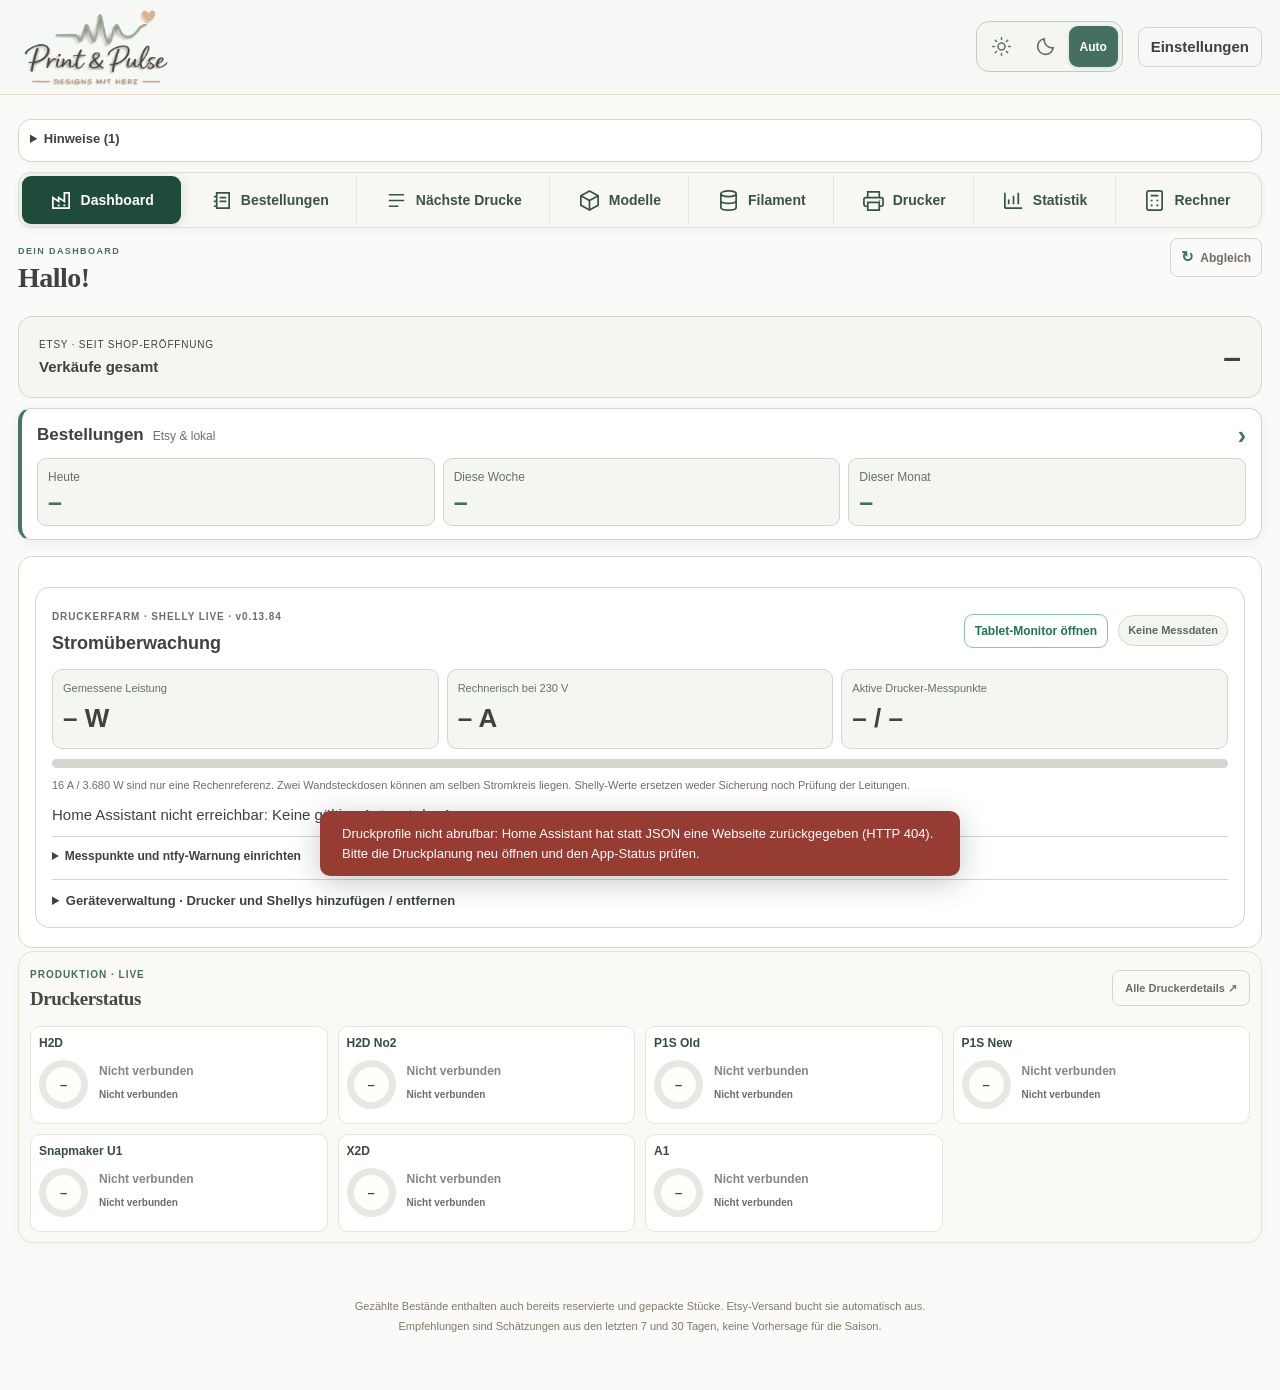
==== print_pulse_druckplaner/web/index.html @ f1b916aa "Release 0.13.98: separate printer and other-device groups with live subtotals" ====
<!doctype html>
<html lang="de"><head><meta charset="utf-8"><meta name="viewport" content="width=device-width,initial-scale=1"><title>Print &amp; Pulse · Lager</title><link rel="stylesheet" href="style.css?v=0.13.72"><link rel="stylesheet" href="dashboard-order-cards.css?v=0.13.46"><script src="app.js?v=0.13.94" defer></script><script src="filament-quick-ui.js?v=0.13.55" defer></script><script src="filament-stats-ui.js?v=0.13.55" defer></script><script src="farm-ui.js?v=0.13.94" defer></script><link rel="stylesheet" href="farm-ui.css?v=0.13.73"><script src="master-insights-ui.js?v=0.13.94" defer></script><script src="components-ui.js?v=0.13.61" defer></script><script src="catalog-3mf-info.js?v=0.13.94" defer></script><script src="priority-ui.js?v=0.13.72" defer></script><script src="production-pool-ui.js?v=0.13.75" defer></script><link rel="stylesheet" href="production-pool.css?v=0.13.75"><script src="economics-ui.js?v=0.13.66" defer></script><script src="import-ui.js" defer></script><script src="local-orders-ui.js?v=0.13.67" defer></script><script src="dialog-behavior.js?v=0.13.16" defer></script><script src="order-zoom-ui.js?v=0.13.72" defer></script><script src="stock-orders-ui.js?v=0.13.72" defer></script><script src="filament-planner-ui.js?v=0.13.5" defer></script><script src="filament-purchases-ui.js?v=0.13.32" defer></script><link rel="stylesheet" href="filament-purchases.css?v=0.13.43"><link rel="stylesheet" href="filament-planner.css?v=0.13.5"><script src="power-safety-ui.js?v=0.13.84" defer></script><script src="tablet-devices-ui.js?v=0.13.98" defer></script><link rel="stylesheet" href="power-safety-ui.css?v=0.13.84"></head>
<body>
<header><a class="brand" href="./" aria-label="Print &amp; Pulse Startseite"><img class="brand-logo" src="brand.svg" width="190" height="98" alt="Print &amp; Pulse – Designs mit Herz"></a><div class="theme-switch" role="group" aria-label="Darstellung wählen">
 <button type="button" class="theme-option" data-theme-mode="light" aria-label="Heller Modus" title="Hell" aria-pressed="false"><svg viewBox="0 0 24 24" aria-hidden="true" fill="none" stroke="currentColor" stroke-width="1.8" stroke-linecap="round"><circle cx="12" cy="12" r="4"/><path d="M12 2v2m0 16v2M4.93 4.93l1.41 1.41m11.32 11.32 1.41 1.41M2 12h2m16 0h2M4.93 19.07l1.41-1.41M17.66 6.34l1.41-1.41"/></svg></button>
 <button type="button" class="theme-option" data-theme-mode="dark" aria-label="Dunkler Modus" title="Dunkel" aria-pressed="false"><svg viewBox="0 0 24 24" aria-hidden="true" fill="none" stroke="currentColor" stroke-width="1.8" stroke-linecap="round"><path d="M20.9 13.4A9 9 0 0 1 10.6 3.1 9 9 0 1 0 20.9 13.4Z"/></svg></button>
 <button type="button" class="theme-option theme-auto" data-theme-mode="auto" aria-label="Automatisch nach Sonnenaufgang und Sonnenuntergang" title="Auto · Sonnenaufgang/Sonnenuntergang" aria-pressed="false">Auto</button>
 </div><button id="settings-open" class="secondary">Einstellungen</button></header>
<main>
<div id="alert" class="alert dashboard-alert" role="alert" hidden></div>
<section id="etsy-stock-banner" class="etsy-stock-banner" aria-label="Etsy-Bestandswarnung" hidden>
 <div class="etsy-alert-top">
  <span class="etsy-alert-icon" aria-hidden="true">!</span>
  <div class="etsy-alert-info"><span class="eyebrow">ETSY · VERFÜGBARKEIT</span><strong id="etsy-alert-title"></strong><p id="etsy-alert-subtitle"></p></div>
  <button type="button" id="etsy-alert-toggle" class="secondary small" aria-controls="etsy-alert-list" aria-expanded="false">Details</button>
 </div>
 <div id="etsy-alert-list" class="etsy-alert-list" hidden></div>
 <div id="etsy-alert-foot" class="etsy-alert-foot" hidden><span id="etsy-alert-updated"></span><span>Etsy-Status alle 15 Minuten, Varianten rollierend oder nach Verkäufen. Grundlage: Etsy-Mengen, unabhängig vom realen Lager.</span></div>
</section>
<nav class="workspace-tabs" aria-label="Druckplaner-Bereiche – auf Mobilgeräten seitlich wischbar">
 <button type="button" data-workspace="production" class="selected" aria-pressed="true"><svg viewBox="0 0 24 24" aria-hidden="true" fill="none" stroke="currentColor" stroke-width="1.8"><path d="M3 20V9l6 4V9l6 4V4h5v16H3Z"/><path d="M8 17h2m4 0h2"/></svg><span>Dashboard</span></button>
 <button type="button" data-workspace="orders" aria-pressed="false"><svg viewBox="0 0 24 24" aria-hidden="true" fill="none" stroke="currentColor" stroke-width="1.8"><path d="M7 4h13v16H7zM4 8h3M4 13h3M4 18h3M10 9h7M10 13h7"/></svg><span>Bestellungen</span></button>
 <button type="button" data-workspace="queue" aria-pressed="false"><svg viewBox="0 0 24 24" aria-hidden="true" fill="none" stroke="currentColor" stroke-width="1.8"><path d="M4 6h16M4 12h16M4 18h10"/></svg><span>Nächste Drucke</span></button>
 <button type="button" data-workspace="catalog" aria-pressed="false"><svg viewBox="0 0 24 24" aria-hidden="true" fill="none" stroke="currentColor" stroke-width="1.8"><path d="m12 2 9 5v10l-9 5-9-5V7l9-5Z"/><path d="m3 7 9 5 9-5m-9 5v10"/></svg><span>Modelle</span></button>
 <button type="button" data-workspace="filament" aria-pressed="false"><svg viewBox="0 0 24 24" aria-hidden="true" fill="none" stroke="currentColor" stroke-width="1.8"><ellipse cx="12" cy="5" rx="8" ry="3"/><path d="M4 5v14c0 4 16 4 16 0V5M4 12c0 4 16 4 16 0"/></svg><span>Filament</span> <span id="filament-tab-count" class="workspace-count" hidden></span></button>
 <button type="button" data-workspace="printers" aria-pressed="false"><svg viewBox="0 0 24 24" aria-hidden="true" fill="none" stroke="currentColor" stroke-width="1.8"><path d="M6 9V3h12v6M6 18H4a2 2 0 0 1-2-2v-5a2 2 0 0 1 2-2h16a2 2 0 0 1 2 2v5a2 2 0 0 1-2 2h-2"/><path d="M6 14h12v8H6zM18 12h1"/></svg><span>Drucker</span></button>
<button type="button" data-workspace="farm" aria-pressed="false"><svg viewBox="0 0 24 24" aria-hidden="true" fill="none" stroke="currentColor" stroke-width="1.8"><path d="M3 20V4m0 16h18M7 16v-5m5 5V7m5 9V4"/></svg><span>Statistik</span></button>
 <button type="button" data-workspace="calculator" aria-pressed="false"><svg viewBox="0 0 24 24" aria-hidden="true" fill="none" stroke="currentColor" stroke-width="1.8"><rect x="4" y="2" width="16" height="20" rx="2"/><path d="M8 7h8M8 12h2m4 0h2M8 17h2m4 0h2"/></svg><span>Rechner</span></button>
</nav>
<div class="dashboard-heading" id="dashboard-heading">
 <div id="dashboard-title"><span class="eyebrow">DEIN DASHBOARD</span><h1 id="dashboard-greeting">Hallo!</h1><p id="dashboard-greeting-sub" class="hint"></p></div>
 <details class="dashboard-sync-details"><summary>Abgleich</summary><div class="dashboard-sync-line"><div id="sync-state" class="sync-state" role="status">Lager wird geladen …</div><button id="sync" class="secondary small">↻ Bestellungen aktualisieren</button></div></details>
</div>
<section id="dashboard-orders-summary" aria-label="Bestellübersicht">
 <div class="dashboard-total"><span><small>ETSY · SEIT SHOP-ERÖFFNUNG</small><strong>Verkäufe gesamt</strong></span><b id="etsy-sales-total">–</b></div>
 <button type="button" id="dashboard-orders-open" class="dashboard-orders-open" aria-label="Zum Reiter Bestellungen wechseln">
  <span class="dashboard-orders-title"><span><strong>Bestellungen</strong><small>Etsy &amp; lokal</small></span><span aria-hidden="true">›</span></span>
  <span class="dashboard-orders-metrics"><span><small>Heute</small><strong id="orders-today">–</strong></span><span><small>Diese Woche</small><strong id="orders-week">–</strong></span><span><small>Dieser Monat</small><strong id="orders-month">–</strong></span></span>
 </button>
</section>
<section id="pp-power-shell" class="pp-power" aria-label="Shelly Stromüberwachung">
 <div class="pp-power-head"><div><small>DRUCKERFARM · SHELLY LIVE · v0.13.81</small><h3>Stromüberwachung</h3></div><span class="pp-power-state">Initialisierung</span></div>
 <p class="pp-power-help">Messwerte werden geladen. Falls dieser Hinweis stehen bleibt, konnte das Überwachungsmodul nicht gestartet werden.</p>
</section>
<section id="full-orders-shell" class="board-page" hidden aria-label="Alle aktuellen Bestellungen">
 <div class="board-heading"><div><span class="eyebrow">ETSY &amp; LOKAL · DEINE AUFTRÄGE</span><h2>Aktuelle Bestellungen</h2><p>Alle offenen Aufträge auf einer Seite. Ein Klick auf einen Auftrag öffnet seine große Ansicht.</p></div><div class="local-board-actions"><button type="button" id="full-orders-history" class="secondary">Lokale Historie</button><button type="button" id="full-orders-new" class="primary">+ Lokale Bestellung</button></div></div>
 <div id="full-orders-tools" class="board-toolbar">
  <label class="board-search"><span aria-hidden="true">⌕</span><input id="full-orders-search" type="search" placeholder="Kunde, Artikel, Farbe oder Nummer" aria-label="Bestellungen durchsuchen"></label>
  <div class="board-choice" role="group" aria-label="Bestellfilter"><button type="button" data-full-orders-filter="all" class="selected" aria-pressed="true">Alle</button><button type="button" data-full-orders-filter="pending" aria-pressed="false">Noch offen</button><button type="button" data-full-orders-filter="ready" aria-pressed="false">Fertig</button></div>
  <div class="board-choice" role="group" aria-label="Bestellungen sortieren"><button type="button" data-full-orders-sort="ship" class="selected" aria-pressed="true">Versand zuerst</button><button type="button" data-full-orders-sort="new" aria-pressed="false">Neueste</button></div>
  <div class="board-choice" role="group" aria-label="Bestellansicht"><button type="button" data-full-orders-view="grid" class="selected" aria-pressed="true">▦ Kacheln</button><button type="button" data-full-orders-view="list" aria-pressed="false">☷ Liste</button><button type="button" data-full-orders-view="cards" aria-pressed="false">Detailkarten</button></div>
 </div>
 <div id="full-orders-count" class="board-count" aria-live="polite"></div>
 <div id="full-orders-grid" class="board-order-grid as-grid"></div>
</section>
<section id="stock-shell" class="board-page" hidden aria-label="Dein Lagerbestand">
 <div class="board-heading"><div><span class="eyebrow">DEIN REGAL · FERTIGE ARTIKEL &amp; BAUTEILE</span><h2>Mein Lagerbestand</h2><p>Was im Regal liegt – nach Artikel, Farbe und Variante. Schon fest zugewiesene Auftragsstücke sind nicht mehr frei.</p></div></div>
 <div class="board-statistics" aria-label="Bestand in Zahlen"><div><small>Fertige Stück im Regal</small><strong id="stock-pieces">0</strong></div><div><small>Varianten mit Bestand</small><strong id="stock-variants">0</strong></div><div><small>Vorratsbauteile</small><strong id="stock-parts">0</strong></div></div>
 <div id="stock-tools" class="board-toolbar">
  <label class="board-search"><span aria-hidden="true">⌕</span><input id="stock-search" type="search" placeholder="Artikel, Farbe oder Variante suchen" aria-label="Lager durchsuchen"></label>
  <div class="board-choice" role="group" aria-label="Lagerfilter"><button type="button" data-stock-filter="all" class="selected" aria-pressed="true">Alles</button><button type="button" data-stock-filter="finished" aria-pressed="false">Fertige Artikel</button><button type="button" data-stock-filter="parts" aria-pressed="false">Bauteile</button></div>
  <div class="board-choice" role="group" aria-label="Lageransicht"><button type="button" data-stock-view="grid" class="selected" aria-pressed="true">▦ Kacheln</button><button type="button" data-stock-view="list" aria-pressed="false">☷ Liste</button></div>
  <label class="board-only"><input type="checkbox" id="stock-only" checked> Nur vorhandene</label>
 </div>
 <div id="stock-results" class="board-count" aria-live="polite"></div>
 <div id="stock-grid" class="board-stock-grid as-grid"></div>
 <p class="board-note">„Im Regal“ zeigt gezählte Stücke abzüglich bereits fest zugeordneter Auftragsdrucke. „Frei“ berücksichtigt zusätzlich offene Vorbestellungen. +1 bucht z. B. einen Rückläufer ein, ohne die Etsy-Angebotsmenge zu ändern.</p>
</section>
<section id="printer-strip" class="printer-strip" aria-label="Druckerstatus">
 <div class="printer-strip-head"><div><span class="eyebrow">PRODUKTION · LIVE</span><h2>Druckerstatus</h2></div><button type="button" id="printer-strip-more" class="text-button">Alle Druckerdetails ↗</button></div>
 <div id="printer-strip-row" class="printer-strip-grid" aria-live="off"><p class="hint">Druckerstatus wird geladen …</p></div>
</section>
<div id="summary" class="summary dashboard-kpis" aria-label="Nachdruckbedarf und kritische Bestellungen"></div>
<section id="orders-shell" class="orders-shell" aria-label="Etsy- und lokale Bestellungen als Detailkarten" hidden>
 <div class="orders-heading"><span id="order-count" class="orders-count">0 offen</span><div class="orders-tools"><button type="button" id="orders-prev" class="orders-arrow" aria-label="Nach links blättern">‹</button><button type="button" id="orders-next" class="orders-arrow" aria-label="Nach rechts blättern">›</button></div></div>
 <div id="orders" class="orders-carousel" tabindex="0" aria-label="Offene Bestellungen seitlich wischen"></div>
</section>
<section id="priority-shell" class="priority-shell" aria-label="Nächste sinnvolle Drucke" hidden>
 <section class="production-pool" id="production-pool" aria-labelledby="pp-pool-title">
  <div class="pp-pool-head">
   <div><span class="eyebrow">BESTELLUNGEN GEBÜNDELT · ALLE TERMINE</span><h2 id="pp-pool-title">Produktionspool</h2>
    <p>Eine einzige Druckliste aus allen offenen Aufträgen – nach Modell, Bauteil und tatsächlicher Etsy-Farbe gebündelt.</p>
   </div><span class="pp-pool-status">Live aus Aufträgen</span>
  </div>
  <div class="pp-pool-kpis" aria-label="Produktionsbedarf">
   <div><strong id="pp-pool-orders">0</strong><small>Offene Aufträge</small></div>
   <div><strong id="pp-pool-ordered">0</strong><small>Stück bestellt</small></div>
   <div><strong id="pp-pool-needed">0</strong><small>Teile zu drucken</small></div>
   <div><strong id="pp-pool-printing">0</strong><small>Bereits im Druck</small></div>
  </div>
  <div class="pp-pool-tools">
   <input type="search" id="pp-pool-search" autocomplete="off" placeholder="Artikel, Farbe oder Ausführung suchen" aria-label="Produktionspool durchsuchen">
   <select id="pp-pool-sort" aria-label="Produktionspool sortieren">
    <option value="due">Früheste Fälligkeit</option><option value="qty">Größter Druckbedarf</option><option value="name">Artikelname</option>
   </select>
   <label class="pp-pool-only"><input type="checkbox" id="pp-pool-only-needed" checked> Nur noch zu produzieren</label>
  </div>
  <div id="pp-pool-result" class="pp-pool-result" aria-live="polite"></div>
  <div id="pp-pool-list" class="pp-pool-grid"></div>
  <p class="pp-pool-footnote">Die Mengen sind eine Planungshilfe. Eine 3MF-Druckplatte wird nicht automatisch gestartet oder fertiggemeldet. Bereits laufende und erledigte Stücke werden nicht erneut als Druckbedarf gezählt.</p>
 </section>
 <div class="priority-head"><div><span class="eyebrow">DEIN DRUCKPLAN</span><h2>Als Nächstes drucken</h2>
 <p>Offene Kundenaufträge nach Frist, gleiche Varianten zusammengefasst. Ohne Pflicht zur Lagerzählung.</p></div>
 <label class="priority-printer-select">Drucker <select id="priority-printer-filter" aria-label="Druckempfehlungen nach Drucker filtern"><option value="all">Alle Drucker</option><option>H2D</option><option>H2D No2</option><option>P1S Old</option><option>P1S New</option><option>Snapmaker U1</option><option>X2D</option></select></label><span id="priority-count" class="priority-count" aria-live="polite"></span></div>
 <div id="priority-list" class="priority-list" aria-live="off"></div>
 <button type="button" id="priority-more" class="priority-more text-button" aria-expanded="false" hidden>Alle Vorschläge anzeigen</button>
 <details id="priority-hidden" class="priority-hidden" hidden><summary>Ausgeblendete Empfehlungen (<span id="priority-hidden-count">0</span>)</summary><div id="priority-hidden-list" class="priority-hidden-list"></div></details>
</section>
<section id="product-toolbar" class="toolbar" aria-label="Produkte filtern"><label class="search"><span>⌕</span><input id="search" type="search" placeholder="Produkt oder Variante suchen" aria-label="Produkt oder Variante suchen"></label><div class="filters" role="group" aria-label="Produktstatus filtern"><button type="button" data-filter="all" class="selected" aria-pressed="true">Alle Produkte <span class="product-filter-count">0</span></button><button type="button" data-filter="need" aria-pressed="false">Nachdrucken <span class="product-filter-count">0</span></button><button type="button" data-filter="printing" aria-pressed="false">Im Druck <span class="product-filter-count">0</span></button><button type="button" data-filter="uncounted" aria-pressed="false">Noch zählen <span class="product-filter-count">0</span></button></div><button id="undo" class="text-button" disabled>↶ Rückgängig</button></section>
<div id="product-sort-note" class="sort-note">Dringende Produkte zuerst · Etsy-Mengen werden nicht verändert.</div>
<section id="products" class="grid" aria-label="Produkte"></section>
<section id="farm-shell" class="farm-shell" hidden aria-label="Druckfarm Auslastung">
 <div class="filament-head"><div><span class="eyebrow">PRINT &amp; PULSE · PRODUKTIONSKAPAZITÄT</span>
 <h2>Statistik</h2><p>Verkäufe, Material und erfasste Druckzeiten.</p></div></div>
 <div class="board-choice stats-period" role="group" aria-label="Statistikzeitraum"><button type="button" data-stats-period="week">Woche</button><button type="button" data-stats-period="month" class="selected" aria-pressed="true">Monat</button><button type="button" data-stats-period="year">Jahr</button><button type="button" data-stats-period="all">Gesamt</button></div>
 <section class="statistics-sales"><div class="filament-head"><div><h3>Verkäufe &amp; Bestseller</h3><p>Etsy-Verkaufsdaten und lokale Bestellungen</p></div><button id="stats-history" class="secondary small" type="button">Etsy-Historie einlesen</button></div>
 <div id="stats-sales-content" class="hint">Verkaufsdaten werden geladen …</div></section>
 <div id="stats-filament-mount"></div>
 <h3>Druckerfarm</h3>
 <div class="farm-toolbar">
  <div class="farm-periods" role="group" aria-label="Zeitraum der Auslastung">
   <button type="button" data-farm-days="1">24 Stunden</button>
   <button type="button" data-farm-days="7" class="selected" aria-pressed="true">7 Tage</button>
   <button type="button" data-farm-days="30">30 Tage</button>
  </div>
  <button type="button" class="secondary" id="farm-refresh">↻ Aktualisieren</button>
 </div>
 <p id="farm-status" class="hint" role="status">Auslastung wird geladen …</p>
 <div id="farm-kpis" class="farm-kpis"></div>
 <div id="farm-printer-grid" class="farm-printer-grid"></div>
 <details id="farm-energy-config"><summary>Shelly-Energiesensoren und Strompreis einrichten</summary><form id="farm-energy-form"><p class="hint">Je Drucker einmal den kumulativen kWh-/Wh-Sensor auswählen. Messung startet nach der Zuordnung; ältere Verbräuche werden nicht geschätzt.</p><div id="farm-energy-fields"></div><label>Strompreis (€/kWh, optional)<input id="farm-energy-tariff" type="number" min="0" max="10" step="0.001" inputmode="decimal"></label><button type="submit" class="primary small">Zuordnung speichern</button><p id="farm-energy-status" class="hint" role="status"></p></form></details>
 <div id="farm-invest" class="farm-invest"></div>
 <p class="farm-legend">Druckzeit: HA-Status der fünf Produktionsdrucker, unabhängig vom geöffneten Browser. Fehlende Zeiten bleiben unbekannt. Druckzeit-Historie maximal 95 Tage. Strom: kumulative Zählerdifferenzen am selben Kalendertag; Zeiträume ohne gültige Messung und Zählerresets bleiben offen. Kosten basieren auf dem aktuell eingetragenen Tarif.</p>
</section>
<section id="printers-shell" class="printers-shell" hidden aria-label="Drucker-Monitor">
 <div id="printer-farm-area" hidden>
  <p id="printer-farm-status" class="printer-connection" role="status">Druckerfarm wird geladen …</p>
  <iframe id="printer-farm-frame" title="Home Assistant Druckerfarm" hidden></iframe>
  <div id="printer-no2-extra" class="printer-detail-grid" hidden></div>
  <button type="button" id="printer-farm-toggle" class="text-button" hidden>Sensorzuordnung / bisherige Ansicht</button>
 </div>
 <div id="printer-monitor-fallback">
 <div class="filament-head"><div><span class="eyebrow">LIVE-MONITOR</span><h2>Deine Drucker im Blick</h2><p>Fortschritt, Restzeit, Temperaturen und Druckköpfe – aus den Sensoren von Home Assistant. Keine Fernsteuerung.</p></div><button type="button" id="printer-refresh" class="secondary">Status aktualisieren</button></div>
 <p id="printer-connection" class="printer-connection" role="status">Verbindung mit Home Assistant wird geprüft …</p>
 <div id="printer-detail-grid" class="printer-detail-grid"></div>
 <p class="hint">Einmal je Drucker „Sensoren zuordnen“ wählen. Bei zwei P1S die Geräte unbedingt einzeln zuordnen. Für den Snapmaker U1 wird eine passende Integration in Home Assistant benötigt.</p>
 </div>
</section>
<section id="catalog-shell" class="catalog-shell" hidden><div class="filament-head"><div><span class="eyebrow">PRODUKTE &amp; DRUCKDATEIEN</span><h2>Meine Modelle</h2><p>Produkte auswählen, Druckdateien ansehen und mit einem Klick im passenden Slicer öffnen.</p></div></div><div class="pp-catalog-toolbar"><label class="filament-search"><span>⌕</span><input id="catalog-search" type="search" placeholder="Produkt suchen" aria-label="Modelle suchen"></label><div class="pp-catalog-view-switch" role="group" aria-label="Produktansicht"><button type="button" data-catalog-view="grid" aria-pressed="true" title="Kartenansicht">▦ <span>Karten</span></button><button type="button" data-catalog-view="list" aria-pressed="false" title="Listenansicht">☷ <span>Liste</span></button></div></div><div id="catalog-rows" class="catalog-rows pp-catalog-grid"></div></section>

<section id="calculator-shell" class="econ-shell" hidden aria-label="3D-Druck Kostenrechner und Investitionen">
 <div class="filament-head"><div><span class="eyebrow">PRINT &amp; PULSE · WIRTSCHAFTLICHKEIT</span><h2>Deine Rechner</h2>
 <p>Verknüpft mit Modellen, Filamentpreisen, Druckprofilen und Druckerfreigaben. Keine doppelten Stammdaten.</p></div></div>
 <div class="econ-tabbar" role="group" aria-label="Rechnertyp">
  <button type="button" data-econ-tab="cost" class="selected" aria-pressed="true">3D-Druck Kostenrechner</button>
  <button type="button" data-econ-tab="invest" aria-pressed="false">Investitionsrechner</button>
 </div>
 <p id="econ-message" role="status" class="hint">Kalkulationen werden beim Öffnen geladen.</p>
 <div id="econ-cost-pane">
  <div class="econ-columns econ-v2-columns">
   <form id="econ-form" class="econ-panel econ-v2-input">
    <div class="econ-panel-head"><h3>3D-Druck kalkulieren</h3><small id="econ-record">Noch nicht geladen</small></div>
    <div class="econ-fields econ-main-fields">
     <label>Produkt<select id="econ-product"></select></label>
     <label>Variante<select id="econ-variant"><option value="">Standard / alle Varianten</option></select></label>
     <label>Drucker<select id="econ-printer"></select></label>
     <label>Verkaufskanal<select id="econ-channel"><option value="etsy">Etsy</option><option value="direct">Direktverkauf</option></select></label>
    </div>
    <h4>Filament der gesamten Druckcharge</h4>
    <p class="hint">Suche nach Lagernummer, Farbe, Marke oder Farbcode. Spulenpreis aus dem Lager.</p>
    <div id="econ-materials"></div><button type="button" id="econ-add-material" class="secondary small">+ Weitere Farbe</button>
    <div class="econ-fields econ-primary-fields">
     <label>Gedruckte Stückzahl<input name="batch_units" type="number" value="1" min="1" max="1000" step="1" inputmode="numeric"></label>
     <label>Druckzeit der gesamten Charge<span class="econ-duration"><span><input id="econ-hours" type="number" value="0" min="0" max="166" step="1" aria-label="Stunden"><small>Stunden</small></span><span><input id="econ-minutes" type="number" value="0" min="0" max="59" step="1" aria-label="Minuten"><small>Minuten</small></span></span></label>
    </div>
    <details id="econ-extras" class="econ-v2-details"><summary>Weitere Kosten &amp; Verkaufsdetails <span>optional</span></summary>
     <div class="econ-fields">
      <label>Aktueller Artikelpreis (€ / Stück)<input name="selling_eur" type="number" min="0" step=".01" value="0"></label>
      <label>Verkaufte Stückzahl<input name="sales_units" type="number" min="1" max="1000" step="1" value="1"></label>
      <label>Anzahl Bestellungen<input name="orders_count" type="number" min="1" max="1000" step="1" value="1"></label>
      <label>Etsy-Rabatt (%)<input name="discount_percent" type="number" min="0" max="100" step=".1" value="0"></label>
      <label>Kunde zahlt Versand (€ / Bestellung)<input name="shipping_paid_eur" type="number" min="0" step=".01" value="0"></label>
      <label>Eigene Versandkosten (€ / Bestellung)<input name="shipping_cost_eur" type="number" min="0" step=".01" value="0"></label>
      <label class="econ-inline-check"><input name="shipping_free" type="checkbox"> Versand für Kunden kostenfrei</label>
      <label>Verpackung (€ / verkauftes Stück)<input name="packaging_eur" type="number" min="0" step=".01" value="0"></label>
      <label>Arbeitszeit (Min. / Stück)<input name="labor_minutes" type="number" min="0" step=".1" value="0"></label>
      <label>Zusatzteile / sonstige Kosten (€ / Stück)<input name="other_eur" type="number" min="0" step=".01" value="0"></label>
      <label class="econ-etsy-only">Offsite Ads<select name="offsite_percent" id="econ-offsite"><option value="0">Keine</option><option value="15">15 %</option><option value="12">12 %</option></select></label>
      <label class="econ-etsy-only">Weitere Etsy-Gebühren (€ / Stück)<input name="additional_fee_eur" type="number" min="0" step=".01" value="0"></label>
      <label class="econ-inline-check"><input name="overhead_enabled" type="checkbox"> Monatliche Fixkosten anteilig einrechnen</label>
     </div>
     <div class="econ-fees-box econ-etsy-only"><div class="econ-fees-top"><div><b>Etsy-Gebühren Deutschland</b><small id="econ-fees-checked">Gebührenstand wird geladen</small></div><button type="button" id="econ-fees-refresh" class="secondary small">Gebühren online prüfen</button></div><div id="econ-fees-status" class="econ-fees-status"></div></div>
    </details>
    <input type="hidden" name="power_watts" value="120"><input type="hidden" name="energy_eur_kwh" value=".35">
    <input type="hidden" name="machine_eur_hour" value="0"><input type="hidden" name="labor_eur_hour" value="0">
    <input type="hidden" name="etsy_percent" value="10.5"><input type="hidden" name="etsy_fixed_eur" value=".30">
    <input type="hidden" name="listing_fee_eur" value=".18"><input type="hidden" name="units_per_order" value="1">
    <div class="econ-save-actions"><button id="econ-save" type="submit" class="primary">Kalkulation speichern</button><button id="econ-catalog-save" type="button" class="secondary">Preis im Katalog vormerken</button></div>
    <details class="econ-v2-details econ-approvals"><summary>Druckerfreigaben separat verwalten</summary>
     <div id="econ-printer-checklist" class="econ-printer-checklist"></div>
     <div class="econ-verification"><label>Testergebnis<select name="status"><option value="untested">Noch nicht getestet</option><option value="approved">Erfolgreich getestet · freigegeben</option><option value="issue">Nachbessern</option></select></label><label>Notizen<textarea name="notes" rows="2" maxlength="1000"></textarea></label></div>
     <button id="econ-approval-save" type="button" class="secondary">Freigabe ausdrücklich speichern</button>
    </details>
   </form>
   <aside class="econ-aside econ-v2-aside"><div class="econ-panel econ-v2-output">
    <div class="econ-output-head"><span>Empfohlener Standardpreis / Stück</span><button id="econ-settings-open" type="button" class="secondary small">⚙ Einstellungen</button></div>
    <div id="econ-price-main" class="econ-price-main">—</div>
    <div id="econ-prices" class="econ-price-tiers"></div>
    <h3>Kostenaufstellung</h3><div id="econ-results" aria-live="polite"></div>
   </div><details class="econ-panel econ-v2-details"><summary>Freigegebene Drucker vergleichen</summary><div id="econ-comparison"></div></details></aside>
  </div>
 </div>
 <dialog id="econ-cost-settings" class="econ-settings-dialog"><form id="econ-settings-form">
  <div class="dialog-heading"><h2>Kosten-Einstellungen</h2><button type="button" data-econ-settings-close class="icon-button" aria-label="Schließen">×</button></div>
  <p class="hint">Zentrale Standards – historische Kalkulationen werden nicht rückwirkend überschrieben.</p>
  <div id="econ-settings-fields" class="econ-fields"></div><h3>Drucker – Strom, Abschreibung, Wartung</h3>
  <label>Drucker auswählen<select id="econ-settings-printer"></select></label>
  <div id="econ-printer-settings-fields" class="econ-fields"></div>
  <div class="econ-save-actions"><button class="primary" type="submit">Einstellungen speichern</button><button type="button" class="secondary" data-econ-settings-close>Schließen</button></div>
 </form></dialog>
 <div id="econ-invest-pane" hidden>
  <div class="econ-columns">
   <form id="econ-invest-form" class="econ-panel">
    <div class="econ-panel-head"><h3>Investition berechnen</h3><small id="econ-invest-edit-status">Neues Investitionsszenario</small></div>
    <div class="econ-fields">
     <label>Name des Szenarios<input name="name" maxlength="100" required placeholder="z. B. Dritter P1S"></label>
     <label>Drucker<select name="printer"><option value="">Drucker offen</option></select></label>
     <label>Anschaffung (€)<input name="purchase_eur" type="number" min="0" step="0.01" value="0"></label>
     <label>Einrichtung / Zubehör (€)<input name="setup_eur" type="number" min="0" step="0.01" value="0"></label>
     <label>Zusätzlich verkaufte Stück/Monat<input name="monthly_units" type="number" min="0" step="1" value="0"></label>
     <label>Deckungsbeitrag je zusätzlichem Stück (€)<input name="contribution_eur" type="number" min="0" step="0.01" value="0"></label>
     <label>Zusätzliche laufende Kosten/Monat (€)<input name="monthly_extra_eur" type="number" min="0" step="0.01" value="0"></label>
    </div>
    <label>Notizen<textarea name="notes" rows="2" maxlength="1000" placeholder="Druckkapazität, Wechselzeiten, Bestelllage …"></textarea></label>
    <div class="econ-actions"><button type="submit" id="econ-invest-save" class="primary">Investition speichern</button>
     <button type="button" id="econ-invest-new" class="secondary">Neues Szenario</button></div>
   </form>
   <aside class="econ-aside"><div class="econ-panel"><h3>Amortisation</h3><div id="econ-invest-result"></div>
    <p class="hint">Die Anzahl zusätzlicher Verkäufe nicht mit der reinen theoretischen Druckkapazität verwechseln. Druckplattenwechsel und Nachfrage einplanen.</p></div></aside>
  </div>
  <div class="econ-panel"><h3>Gespeicherte Investitionen</h3><div id="econ-invest-list"></div></div>
 </div>
</section>
<section id="filament-shell" class="filament-shell" hidden aria-label="Filamentlager und Einkaufsliste">
 <div class="filament-head"><div><span class="eyebrow">SPULEN IM BLICK</span><h2>Dein Filamentlager</h2><p>Farben, Preise und Einkaufslinks an einem Ort. Eine Spule leer? Direkt auf die Einkaufsliste setzen.</p></div><div class="filament-head-buttons"><button id="filament-quick-top" type="button" class="primary">+ Rollen erfassen</button><button id="filament-add" type="button" class="secondary">+ Neue Farbe</button></div></div>
 <div class="filament-toolbar"><div class="filament-switch" role="group" aria-label="Filamentansicht"><button type="button" data-filament-view="colors" class="selected" aria-pressed="true">Meine Farben <span id="filament-color-count">0</span></button><button type="button" data-filament-view="cart" aria-pressed="false">🛒 Einkaufsliste <span id="filament-cart-count">0</span></button></div><div class="filament-toolbar-tools"><label class="filament-sort" id="filament-sort-wrap"><span>Sortieren</span><select id="filament-sort" aria-label="Filamente sortieren"><option value="default">Standard</option><option value="stock-desc">Meiste Spulen zuerst</option><option value="stock-asc">Wenigste Spulen zuerst</option><option value="internal-code">Interner Farbcode (numerisch)</option><option value="manufacturer-code">Hersteller-Farbnummer</option><option value="hex-code">HEX-Farbcode</option></select></label><label class="filament-search" id="filament-search-wrap"><span>⌕</span><input id="filament-search" type="search" placeholder="Farbe, Hersteller oder Farbcode suchen" aria-label="Filament suchen"></label></div></div>
 <div id="filament-stock-summary" class="filament-stock-summary" aria-label="Wert deines Filamentbestands">
  <div><b>Filament-Gesamtwert <small>(nur volle Spulen)</small></b><span id="filament-stock-spools">0 volle Spulen · 0 angebrochen</span></div>
  <div class="filament-stock-amount"><strong id="filament-stock-value">0,00 €</strong><small id="filament-stock-missing">Menge × Preis pro Spule</small></div>
 </div>
 <section id="filament-statistics" class="filament-stats" hidden aria-label="Filamentverbrauch und Statistik">
  <div class="filament-stats-heading">
   <div><span class="eyebrow">DEINE DRUCKFARM IN ZAHLEN</span><h3>Filament-Statistik</h3>
    <p>Bestätigte Druckverbräuche, leer gebuchte Rollen und dokumentierte Einkäufe – nicht mit Etsy-Verkäufen verwechselt.</p></div>
   <div class="filament-stats-controls" role="group" aria-label="Statistikzeitraum">
    <button type="button" data-filament-stats-period="week">Woche</button>
    <button type="button" data-filament-stats-period="month" class="selected" aria-pressed="true">Monat</button>
    <button type="button" data-filament-stats-period="year">Jahr</button>
    <button type="button" data-filament-stats-period="all">Gesamt</button>
   </div>
  </div>
  <p id="filament-stats-status" class="filament-stats-status" role="status" aria-live="polite">Statistik wird geladen …</p>
  <div id="filament-stats-tiles" class="filament-stats-tiles"></div>
  <div class="filament-stats-bottom">
   <section class="filament-stats-panel"><h4>Filamentverbrauch im Zeitverlauf</h4><div id="filament-stats-chart" class="filament-stats-chart" aria-label="Filamentverbrauch als Balkendiagramm"></div></section>
   <section class="filament-stats-panel"><h4>Deine meistverdruckten Materialien</h4><div id="filament-stats-top" class="filament-stats-top"></div></section>
  </div>
  <p id="filament-stats-notes" class="filament-stats-notes"></p>
 </section>
 <section id="fp-panel" class="fp-panel" hidden aria-label="Intelligente Filament-Einkaufsplanung">
   <div class="fp-heading"><div><span class="eyebrow">EINKAUF OPTIMIEREN</span><h3>Welche Farben brauche ich wirklich?</h3><p>Verkäufe rückwirkend auswerten – mit pauschal 50 g je Artikel, sofern noch kein genaues Druckgewicht vorhanden ist.</p></div></div>
   <div class="fp-controls"><label>Geplante Spulen <input id="fp-spools" type="number" min="1" max="100" step="1" value="14" inputmode="numeric"></label><label>Bedarf für <select id="fp-days"><option value="30">30 Tage</option><option value="60" selected>60 Tage</option><option value="90">90 Tage</option></select></label><button type="button" class="primary" id="fp-calculate">Bedarf berechnen</button><button type="button" class="secondary" id="fp-history">Etsy-Historie einlesen</button></div>
   <p id="fp-info" class="fp-info" role="status" aria-live="polite">Der Einkaufswagen bleibt unangetastet, bis du Empfehlungen selbst übernimmst.</p>
   <div id="fp-results" class="fp-results"></div>
   <button id="fp-apply" class="primary" type="button" hidden>Empfehlungen zur Einkaufsliste hinzufügen</button>
  </section>
 <section id="pp-purchase-shell" class="pp-purchase-shell" aria-label="Alte Filamentbestellungen (nur Datenarchiv)" hidden><div class="pp-purchase-head"><div><span class="eyebrow">BESTELLT · GELIEFERT · VERBUCHT</span><h3>Filamentbestellungen</h3><p>Einfach manuell erfassen: Farben aus deiner Bibliothek wählen oder neue direkt hinzufügen.</p></div><div class="pp-purchase-head-buttons"><button type="button" class="primary" id="pp-purchase-add">+ Bestellung erfassen</button><button type="button" class="secondary" id="pp-purchase-import">Foto / Text (optional)</button></div></div><div id="pp-purchase-list" class="pp-purchase-list"><p class="hint">Bestellungen werden geladen …</p></div></section>
  <div id="filament-message" class="filament-note">Deine Filamente werden geladen …</div>
 <div id="filament-action-status" class="filament-action-status" role="status" aria-live="polite" aria-atomic="true" hidden>Filamentdaten werden gespeichert …</div>
 <div id="filament-rows" class="filament-rows"></div>
 <div id="filament-cart-summary" class="filament-cart-summary" hidden></div>
</section>
<footer>Gezählte Bestände enthalten auch bereits reservierte und gepackte Stücke. Etsy-Versand bucht sie automatisch aus.<br>Empfehlungen sind Schätzungen aus den letzten 7 und 30 Tagen, keine Vorhersage für die Saison.</footer>
</main>
<dialog id="settings"><form id="settings-form"><div class="dialog-heading"><h2>Einstellungen</h2><button type="button" data-close="settings" class="icon-button" aria-label="Schließen">×</button></div><label>Vorrat für die nächsten Tage<input name="days" id="days" type="number" min="1" max="60" required></label><label>Etsy-Warnung ab Restbestand von (% der Etsy-Referenzmenge)<input name="etsy_alert_percent" id="etsy-alert-percent" type="number" min="1" max="100" value="25" required></label><p class="hint">Standard: 25 %, aufgerundet. Beispiel: Etsy-Referenz 5 oder 8 Stück → Warnung ab 2 Stück. Referenz = höchste bisher erfasste Etsy-Menge je Artikel/Variante, unabhängig vom lokalen Lager. Etsy-Bestände werden nicht verändert.</p><p class="hint">Empfehlung: höherer Tagesdurchschnitt aus 7 oder 30 Tagen × Vorratstage, mindestens der eingestellte Mindestbestand.</p><button class="primary" type="submit">Speichern</button></form>
 <details id="etsy-import-panel" class="etsy-import-panel">
  <summary>Etsy-Produktimport <span id="etsy-import-count" class="import-count" hidden></span></summary>
  <p class="hint">Der Druckplaner übernimmt vorhandene Produkte nicht doppelt. Neue aktive Etsy-Artikel werden hier vorgeschlagen und erst nach deiner Bestätigung in Produktion und Produktkatalog aufgenommen.</p>
  <div class="import-actions"><button type="button" id="etsy-import-scan" class="secondary small">Neue Etsy-Artikel suchen</button><button type="button" id="etsy-import-all" class="secondary small" hidden>Alle fehlenden importieren</button></div>
  <p class="hint" id="etsy-import-last">Noch keine Prüfung geladen.</p>
  <p id="etsy-import-message" class="hint" role="status" aria-live="polite"></p>
  <div id="etsy-import-rows" class="etsy-import-rows"><p class="hint">Vorschläge werden geladen …</p></div>
  <p class="hint">Es werden nur Artikel aus deinem eigenen Etsy-Shop gelesen. Deine Etsy-Bestände, Lagerbuchungen, Bauteile und 3MF-Dateien werden beim Import nicht zurückgesetzt.</p>
 </details>
 <button type="button" id="optional-stock-open" class="secondary">Optionale Lagerpflege öffnen</button>
 <details id="release-history" class="release-history"><summary>Version &amp; Änderungen <span id="app-version" class="version-number">v0.13.5</span></summary><div id="release-history-content" class="release-history-content"><p class="hint">Versionshistorie wird geladen …</p></div></details>
<details id="audit-panel" class="audit-panel">
 <summary>Buchungsverlauf &amp; Datensicherung</summary>
 <p class="hint">Hier siehst du Änderungen an Fertigwaren, Bauteilen und Etsy-Auftragsbuchungen. Das Protokoll erfasst neue Vorgänge ab Version 0.11.42.</p>
 <div class="audit-head"><h3>Letzte Buchungen</h3><button type="button" class="secondary small" id="audit-refresh">Aktualisieren</button></div>
 <div id="audit-rows" class="audit-rows" aria-live="polite"><p class="hint">Zum Laden aufklappen.</p></div>
 <div class="audit-backup">
  <h3>Komplette Sicherung</h3>
  <p class="hint">SQLite-Datenbank einschließlich Beständen, Etsy-Einstellungen und Buchungsprotokoll sowie sämtliche Master-3MF-Dateien. Vor dem Download wird das Archiv überprüft und testweise in einen getrennten Ordner wiederhergestellt.</p>
  <a id="backup-download" href="api/backup" class="secondary backup-download" download>Sicherung als ZIP herunterladen</a>
  <p class="hint">Die ZIP enthält auch Etsy-Zugangsdaten. Bitte vertraulich und außerhalb des Druckplaners speichern. Eine Wiederherstellung im laufenden Betrieb ist aus Sicherheitsgründen nicht möglich.</p>
 </div>
</details>
<section class="connection"><h3>Etsy verbinden</h3><p class="hint">Bestehende Zugangsdaten bleiben beim Update erhalten. Für das Lesen deiner Varianten kann einmalig eine neue Etsy-Freigabe nötig sein.</p><button id="authorize" class="secondary">Etsy-Freigabe öffnen</button><a id="oauth-link" target="_blank" rel="noopener noreferrer" hidden>Jetzt bei Etsy freigeben ↗</a><form id="finish-form"><label>Vollständige Rückleitungsadresse nach der Freigabe<input name="redirected_url" type="url" autocomplete="off" required placeholder="https://…?code=…&amp;state=…"></label><button class="secondary">Verbindung abschließen</button></form><details><summary>Zugangsdaten einrichten / ändern</summary><form id="config-form"><label>Etsy Keystring<input name="keystring" autocomplete="off" required></label><label>Etsy Shared Secret<input name="shared_secret" type="password" autocomplete="off" required></label><label>Shop-ID<input name="shop_id" inputmode="numeric" pattern="[0-9]+" required></label><label>Registrierte HTTPS-Callback-URL<input name="callback" type="url" required></label><button class="secondary">Zugangsdaten speichern</button></form></details></section></dialog>
<dialog id="local-order-dialog" class="local-order-dialog"><form id="local-order-form">
 <div class="dialog-heading"><h2 id="local-order-title">Lokale Bestellung anlegen</h2><button type="button" data-close="local-order-dialog" class="icon-button" aria-label="Schließen">×</button></div>
 <div class="local-order-main">
  <label>Kunde / Bezeichnung<input id="local-customer" type="text" maxlength="120" required placeholder="z. B. Herr Müller oder Messeverkauf"></label>
  <label>Übergabe<select id="local-fulfillment"><option value="pickup">Abholung</option><option value="shipping">Versand</option></select></label>
  <label>Fertigstellungstermin<input id="local-due" type="date" required></label>
  <label>Interne Bestellnotiz<textarea id="local-notes" rows="2" maxlength="1200" placeholder="z. B. Kundenabsprache, gewünschter Lieferort"></textarea></label>
 </div>
 <fieldset id="local-order-type"><legend>Art des Auftrags</legend>
  <label><input type="radio" name="local-kind" value="normal" checked> Produktionsauftrag</label>
  <label><input type="radio" name="local-kind" value="direct"> Sofortverkauf aus dem fertigen Lager</label>
  <p class="hint">Beim Sofortverkauf wird der verfügbare Fertigwarenbestand direkt abgebucht. Eigenanfertigungen, Laserarbeiten, Sonderfarben und Gravuren gehören in den Produktionsauftrag.</p>
 </fieldset>
 <div id="local-lines-section">
  <div class="local-lines-heading"><h3>Positionen &amp; Sonderleistungen</h3></div>
  <p class="hint">Je Position zwischen Katalogprodukt, 3D-Eigenanfertigung und Laserarbeit wählen. Sonderleistungen benötigen keinen Katalogeintrag.</p>
  <div id="local-order-lines"></div><div class="local-add-bottom"><button type="button" id="local-add-line" class="secondary">+ Weitere Position hinzufügen</button></div>
  <p class="hint">Sonderleistungen und Katalogprodukte mit Wunschfarbe oder Gravur werden getrennt vom fertigen Lager geführt. Bestellpositionen und deren Fortschritt erscheinen gemeinsam im Auftrag.</p>
 </div>
 <p id="local-form-error" class="warning" role="alert" hidden></p>
 <div class="local-form-actions"><button type="button" data-close="local-order-dialog" class="secondary">Abbrechen</button><button id="local-order-save" type="submit" class="primary">Bestellung speichern</button></div>
 </form></dialog>
<dialog id="local-handover-dialog" class="local-handover-dialog">
 <form id="local-handover-form">
 <div class="dialog-heading"><h2>Übergabe bestätigen</h2><button type="button" data-close="local-handover-dialog" class="icon-button" aria-label="Schließen">×</button></div>
 <p id="local-handover-customer" class="local-handover-customer"></p>
 <p class="hint">Nur abholbereite Aufträge können übergeben werden. Die Übergabe wird mit Datum und Uhrzeit archiviert.</p>
 <fieldset class="local-handover-method"><legend>Wie wurde die Ware übergeben?</legend>
  <label><input type="radio" name="local-handover-method" value="customer" checked> Vom Kunden abgeholt</label>
  <label><input type="radio" name="local-handover-method" value="third_party"> Einer anderen Person mitgegeben</label>
  <label><input type="radio" name="local-handover-method" value="delivered"> Persönlich ausgeliefert</label>
  <label><input type="radio" name="local-handover-method" value="shipped"> Versendet</label>
 </fieldset>
 <label id="local-handover-recipient-row" hidden>Mitgenommen von (optional)
  <input id="local-handover-recipient" maxlength="120" autocomplete="off" placeholder="Name der Person"></label>
 <div id="local-handover-shipping" class="local-handover-shipping" hidden>
  <label>Versanddienstleister
   <select id="local-handover-carrier" required disabled>
    <option value="">Bitte auswählen</option>
    <option value="Hermes">Hermes</option>
    <option value="DHL">DHL</option>
    <option value="Deutsche Post">Deutsche Post</option>
    <option value="DPD">DPD</option>
    <option value="GLS">GLS</option>
    <option value="UPS">UPS</option>
    <option value="FedEx">FedEx</option>
    <option value="Sonstiger">Anderer Dienstleister</option>
   </select>
  </label>
  <label id="local-handover-carrier-other-row" hidden>Anderer Versanddienstleister
   <input id="local-handover-carrier-other" maxlength="70" placeholder="Name eingeben" autocomplete="off" disabled>
  </label>
  <label>Sendungsnummer (falls vorhanden)
   <input id="local-handover-tracking" maxlength="120" placeholder="Sendungsnummer eintragen" autocomplete="off" spellcheck="false" disabled>
  </label>
  <small>Die Versanddaten werden beim Abschluss gespeichert und sind später in der lokalen Historie sichtbar. Bei Versand ohne Tracking die Nummer frei lassen.</small>
 </div>
 <div id="local-handover-related"></div>
 <p id="local-handover-error" class="warning" role="alert" hidden></p>
 <div class="local-form-actions"><button type="button" data-close="local-handover-dialog" class="secondary">Abbrechen</button><button type="submit" class="primary" id="local-handover-submit">Übergabe abschließen</button></div>
 </form>
</dialog>
<dialog id="local-pdf-dialog" class="local-pdf-dialog" aria-labelledby="local-pdf-heading">
 <div class="dialog-heading"><h2 id="local-pdf-heading">A4-Auftrag erstellen</h2><button type="button" data-close="local-pdf-dialog" class="icon-button" aria-label="Schließen">×</button></div>
 <p class="hint">Wähle aus, für wen der Ausdruck bestimmt ist. Beide Vorlagen verwenden dein Print &amp; Pulse Logo.</p>
 <div class="local-pdf-options">
  <button type="button" class="local-pdf-choice" data-local-pdf-kind="internal"><strong>Interner Werkstattauftrag</strong><small>Mit Fälligkeitsdatum, Druckdetails, internen Notizen und Checkliste.</small></button>
  <button type="button" class="local-pdf-choice" data-local-pdf-kind="customer"><strong>Kundenbeileger</strong><small>Schöne Bestellübersicht und Dankestext, ohne Preise und interne Notizen.</small></button>
 </div>
 <p id="local-pdf-error" class="warning" role="alert" aria-live="assertive" hidden></p>
</dialog>
<dialog id="local-history-dialog" class="local-history-dialog"><div class="dialog-heading"><h2>Lokale Bestellungen · Verlauf</h2><button type="button" data-close="local-history-dialog" class="icon-button" aria-label="Schließen">×</button></div>
 <div class="local-history-tools">
  <label>Auftrag, Kunde oder Sendungsnummer suchen<input id="local-history-search" type="search" placeholder="Name, LOK-Nummer, Hermes …" autocomplete="off"></label>
  <label>Status<select id="local-history-stage"><option value="all">Alle lokalen Aufträge</option><option value="open">Offen</option><option value="ready">Fertig / bereit</option><option value="shipped">Versendet</option><option value="pickup">Abgeholt / übergeben</option><option value="cancelled">Storniert</option></select></label>
 </div>
 <p id="local-history-info" class="hint" role="status"></p>
 <div id="local-history-list"><p class="hint">Verlauf wird geladen …</p></div>
 <button id="local-history-more" type="button" class="secondary" hidden>Weitere Aufträge laden</button></dialog>
<dialog id="order-details"><div class="dialog-heading"><h2 id="order-details-title">Etsy-Bestellung</h2><button type="button" data-close="order-details" class="icon-button" aria-label="Schließen">×</button></div><div id="order-details-content"></div></dialog>
<dialog id="quantity"><form id="quantity-form"><div class="dialog-heading"><h2 id="quantity-title">Bestand erfassen</h2><button type="button" data-close="quantity" class="icon-button" aria-label="Schließen">×</button></div><p id="quantity-label"></p><div id="quantity-variants" hidden></div><label id="quantity-caption">Stückzahl<input id="quantity-value" type="number" min="0" max="100000" required></label><fieldset id="quantity-initial-choice" class="quantity-initial-choice" hidden><legend>Erste Lagererfassung</legend><p>Hattest du vor diesem Druck bereits fertige Exemplare auf Lager?</p><label><input type="radio" name="initial-stock-choice" value="none" checked> Nein, bisher 0 Stück</label><label><input type="radio" name="initial-stock-choice" value="some"> Ja, vorhandenen Bestand eingeben</label><label id="quantity-initial-stock-label" hidden>Vor diesem Druck vorhandene Stückzahl<input id="quantity-initial-stock" type="number" min="0" max="100000" inputmode="numeric" placeholder="Anzahl vor dem Druck"></label></fieldset><p id="quantity-help" class="hint"></p><button id="quantity-confirm" type="submit" class="primary">Speichern</button></form></dialog>
<dialog id="pp-purchase-dialog" class="pp-purchase-dialog"><div class="dialog-heading"><h2 id="pp-purchase-title">Filamentbestellung</h2><button type="button" id="pp-purchase-close" class="icon-button" aria-label="Schließen">×</button></div><p id="pp-purchase-error" class="warning" role="alert" aria-live="assertive" hidden></p><div id="pp-purchase-body"></div></dialog>
<dialog id="filament-editor"><form id="filament-form"><div class="dialog-heading"><h2 id="filament-title">Filament anlegen</h2><button type="button" data-close="filament-editor" class="icon-button" aria-label="Schließen">×</button></div>
 <input type="hidden" name="id" id="filament-id">
 <div class="filament-form-grid">
 <label class="filament-autocomplete">Hersteller
 <input name="brand" id="filament-brand" maxlength="70" placeholder="Bambu eingeben …" autocomplete="off" role="combobox" aria-autocomplete="list" aria-controls="filament-brand-options" aria-expanded="false" required>
 <span id="filament-brand-options" class="filament-suggest-list" role="listbox" hidden></span></label>
 <label class="filament-autocomplete">Material
 <input name="material" id="filament-material" maxlength="45" placeholder="z. B. PLA Basic" autocomplete="off" role="combobox" aria-autocomplete="list" aria-controls="filament-material-options" aria-expanded="false" value="PLA" required>
 <span id="filament-material-options" class="filament-suggest-list" role="listbox" hidden></span></label>
 <label class="filament-autocomplete">Farbe / Bezeichnung
 <input name="color" id="filament-color" maxlength="70" placeholder="Jade eingeben …" autocomplete="off" role="combobox" aria-autocomplete="list" aria-controls="filament-color-options" aria-expanded="false" required>
 <span id="filament-color-options" class="filament-suggest-list" role="listbox" hidden></span></label>
 <label>Farbcode &amp; Farbmuster
 <span class="filament-hex-preview"><input name="color_hex" id="filament-color-hex" type="color" value="#ffffff" aria-label="Farbmuster manuell ändern"><output id="filament-hex-code">#FFFFFF</output></span>
 <small id="filament-hex-status">Farbcode wird bei bekannten Farben übernommen.</small><div class="filament-code-details"><span>Hersteller-Nr.: <output id="filament-manufacturer-preview">—</output></span><span>Intern: <output id="filament-internal-preview">—</output></span></div></label>
 <label>Hersteller-Farbnummer<input name="manufacturer_code" id="filament-manufacturer-code" type="text" inputmode="numeric" maxlength="24" autocomplete="off" placeholder="z. B. 10100 (Bambu Lab)"></label>
  <label>Interner Farbcode<input name="internal_code" id="filament-internal-code" type="text" inputmode="decimal" pattern="[0-9]+([.,][0-9]+)?" maxlength="24" autocomplete="off" placeholder="z. B. 2, 2.1 oder 2.10"><small>Hauptfarbe 2, Farbtöne 2.1, 2.2, 2.10. Punkt oder Komma möglich; jeder Code bleibt eindeutig als Text erhalten.</small></label>
 <label>Volle Spulen im Regal<input name="stock_qty" type="number" inputmode="numeric" min="0" max="100000" step="1" value="0" required></label>
 <label>Angebrochene Spulen (nur Anzahl)<input name="open_qty" type="number" inputmode="numeric" min="0" max="100000" step="1" value="0" required></label>
 <label>Preis pro Spule (€)<input name="price" type="text" inputmode="numeric" autocomplete="off" spellcheck="false" maxlength="7" placeholder="0,00"><small>Einfach Ziffern tippen: 1990 → 19,90 €. Die letzten zwei Ziffern sind immer Cent.</small></label>
 </div>
 <p id="filament-duplicate" class="filament-duplicate" role="alert" hidden></p>
 <button type="button" id="filament-existing" class="secondary filament-existing" hidden>Vorhandenen Eintrag bearbeiten</button>
 
 <label>Eigene Notizen<textarea name="notes" maxlength="1500" rows="2" placeholder="z. B. interne Hinweise zur Farbe"></textarea></label>
 <label>Einkaufslink (https://)<input name="purchase_url" type="url" maxlength="1000" placeholder="https://…" autocomplete="off"></label>
 <p class="hint">Angebrochene Spulen werden nur gezählt, nicht gewogen und nicht im Euro-Gesamtwert geschätzt. Die Einkaufsliste ist eine Merkliste. Es wird nichts automatisch gekauft.</p>
 <div class="filament-form-actions"><button type="button" id="filament-delete" class="text-button" hidden>Filament löschen</button><button type="submit" id="filament-save" class="primary">Filament speichern</button></div>
 </form></dialog>
<dialog id="filament-rolls"><div class="dialog-heading"><h2>Spulen verwalten</h2><button type="button" data-close="filament-rolls" class="icon-button" aria-label="Schließen">×</button></div>
<p id="filament-rolls-name" class="hint"></p>
<div class="filament-rolls-counts"><div><strong id="filament-rolls-full">0</strong><span>Volle Spulen</span></div><div><strong id="filament-rolls-open">0</strong><span>Angebrochene Spulen</span></div></div>
<div class="filament-rolls-actions"><button type="button" id="filament-roll-add" class="primary">+ Neue Rollen einbuchen</button><button type="button" id="filament-roll-open" class="secondary">Eine Rolle öffnen</button><button type="button" id="filament-roll-empty" class="secondary">Eine Rolle leer</button></div>
<p class="hint">„Öffnen“ verschiebt eine volle Rolle zu den angebrochenen. Wenn es die letzte volle Rolle war, wird automatisch eine Spule auf die Einkaufsliste gesetzt (sofern noch keine vorgemerkt ist). „Leer“ entfernt eine aufgebrauchte Rolle. Ohne Wiegen, ohne Gramm.</p>
<button type="button" id="filament-roll-edit" class="text-button">Bestände manuell korrigieren</button>
</dialog>
<dialog id="filament-quick-dialog" class="filament-quick-dialog" aria-labelledby="filament-quick-title">
 <form id="filament-quick-form" autocomplete="off">
  <div class="dialog-heading"><h2 id="filament-quick-title">Neue Rollen einbuchen</h2><button type="button" id="filament-quick-close" class="icon-button" aria-label="Schließen">×</button></div>
  <p class="hint">Filament wählen, Stückzahl und tatsächlichen Einkaufspreis je Rolle eingeben. Bestand und GLD werden direkt aktualisiert.</p>
  <label>Filamentfarbe<select id="filament-quick-id" required></select></label>
  <div class="filament-quick-fields"><label>Neue Rollen<input id="filament-quick-quantity" type="number" min="1" max="500" step="1" value="1" inputmode="numeric" required></label>
  <label>Preis je Rolle (€)<input id="filament-quick-price" type="text" inputmode="decimal" placeholder="z. B. 12,90" required></label></div>
  <div class="filament-quick-preview" id="filament-quick-preview" aria-live="polite">Neuer Durchschnittspreis wird hier angezeigt.</div>
  <p id="filament-quick-error" class="warning" role="alert" hidden></p>
  <div class="filament-quick-actions"><button type="button" id="filament-quick-new-color" class="secondary">+ Neue Farbe</button><button type="submit" id="filament-quick-save" class="primary">Rollen einbuchen</button></div>
 </form>
</dialog>
<dialog id="components-editor" class="components-editor">
 <div class="dialog-heading"><h2 id="components-title">Bauteile</h2><button type="button" class="icon-button" data-close="components-editor" aria-label="Schließen">×</button></div>
 <p class="hint">Bauteilbestände sind von fertigen Etsy-Produkten getrennt. Gemeinsame Standardbauteile auf Vorrat zählen, Farbteile nach Kundenwunsch drucken.</p>
 <div id="components-list" class="components-list"></div>
 <div class="component-bulk-tools"><button type="button" id="components-stock-bulk" class="primary" hidden>Alle geänderten Bestände speichern</button>
 <small>Trage mehrere Lagerzahlen ein und speichere sie gemeinsam. Auf der Produktionskarte kannst du einzelne Werte direkt ändern.</small></div>
 <form id="components-form" class="components-form">
  <h3 id="components-form-title">+ Bauteil hinzufügen</h3>
  <input id="components-id" type="hidden">
  <label>Bauteilname<input id="components-name" maxlength="100" placeholder="z. B. Geist Weiß" required></label>
  <label>Farbe (optional)<input id="components-color" maxlength="60" placeholder="z. B. Beige, Weiß oder Jadegrün" autocomplete="off"></label>
  <label>Für Etsy-Variante<select id="components-variant"></select></label>
  <label>Produktionsart<select id="components-kind">
   <option value="stock">Vorratsbauteil – gemeinsam für alle Varianten</option>
   <option value="demand">Erst nach Bestellung drucken</option></select></label>
  <details class="component-extra-settings"><summary>Weitere Einstellungen (optional)</summary>
  <label id="components-property-wrap">Etsy-Eigenschaft für die Variante (optional)<input id="components-property" maxlength="100" placeholder="z. B. Buchfarbe"></label>
  <label>Bauteile je Verkaufseinheit<input id="components-units" type="number" inputmode="numeric" min="1" max="100" step="1" value="1" required></label>
  <label id="components-target-wrap">Auffüllziel (optional – 0 bedeutet kein Vorschlag)<input id="components-target" type="number" inputmode="numeric" min="0" max="100000" step="1" value="0"></label>
  <label>Setgröße aus Etsy-Eigenschaft (optional)<input id="components-quantity-property" maxlength="100" placeholder="z. B. Setgröße"></label>
  <p class="hint">Beispiel: „Setgröße: 3er-Set“ multipliziert 1 Geist je Einheit mit 3. Die Eigenschaft muss in der Etsy-Bestellung exakt so heißen; unklare Werte werden nicht geraten.</p>
  </details>
  <div class="components-form-actions"><button type="submit" class="primary">Bauteil speichern</button><button type="button" id="components-reset" class="secondary">Neu / Abbrechen</button></div>
 </form>
</dialog>
<dialog id="master-editor" class="master-editor">
<div class="dialog-heading"><h2 id="master-title">Masterdateien &amp; Farben</h2><button type="button" data-close="master-editor" class="icon-button" aria-label="Schließen">×</button></div>
<p class="master-dialog-subtitle">Eine Datei reicht für alle Farbvarianten mit identischer Geometrie. Nur bei abweichendem Modell eine bestimmte Variante wählen.</p>
<section class="master-workflow-step master-workflow-upload" aria-label="Schritt 1: Masterdatei auswählen">
 <div class="master-workflow-heading"><span class="master-workflow-number">1</span><div><h3>3MF-Datei auswählen</h3><p>Zuordnung wählen, vorhandenes Projekt verwenden oder eine neue Datei hinzufügen.</p></div></div>
 <div class="master-context"><label>Datei gilt für<select id="master-variant" aria-label="Gültigkeit der 3MF-Druckdatei auswählen"></select></label><label>Drucker<select id="master-printer"></select></label></div>
 <details id="master-upload-details" class="master-detail-group">
 <summary><span>Neue Masterdatei speichern</span><small>3MF-Druckprojekt mit Profilen ablegen</small></summary>
 <div class="master-detail-content">
  <fieldset class="master-printer-targets" id="master-upload-printers">
   <legend>Für welche Drucker gilt diese 3MF?</legend>
   <p>Ein Upload reicht für mehrere Drucker. Auch gespeicherte 3MF-Projekte können unten später per Häkchen erweitert werden. Zeit und Gramm sind je Drucker separat. Die Produktionslinie bleibt unverändert.</p>
   <div class="master-printer-tiles" role="group" aria-label="3MF-Druckerzuordnung">
    <label class="master-printer-tile"><input type="checkbox" value="H2D" checked><span class="master-printer-tile-title">H2D</span></label>
    <label class="master-printer-tile"><input type="checkbox" value="H2D No2"><span class="master-printer-tile-title">H2D No2</span></label>
    <label class="master-printer-tile"><input type="checkbox" value="P1S Old"><span class="master-printer-tile-title">P1S Old</span></label>
    <label class="master-printer-tile"><input type="checkbox" value="P1S New"><span class="master-printer-tile-title">P1S New</span></label>
    <label class="master-printer-tile"><input type="checkbox" value="Snapmaker U1"><span class="master-printer-tile-title">Snapmaker U1</span></label>
    <label class="master-printer-tile master-printer-tile-new"><input type="checkbox" value="X2D"><span class="master-printer-tile-title">Bambu X2D</span></label>
     <label class="master-printer-tile"><input type="checkbox" value="A1"><span class="master-printer-tile-title">Bambu A1</span></label>
     <label class="master-printer-tile"><input type="checkbox" value="A1 mini"><span class="master-printer-tile-title">Bambu A1 mini</span></label>
     <label class="master-printer-tile"><input type="checkbox" value="Prusa MK4"><span class="master-printer-tile-title">Prusa MK4</span></label>
   </div>
  </fieldset>
  <section class="master-share-box" aria-label="3MF direkt aus Netzwerkordner übernehmen">
   <h4>Aus Home Assistant übernehmen <span class="master-share-recommended">Empfohlen am Mac</span></h4>
   <p>3MF im Finder in den gemeinsamen Eingangsordner kopieren und hier auswählen. Kein Browser-Upload und keine Wartezeit über den Home-Assistant-Proxy.</p>
   <p class="master-share-path"><code id="master-share-path">smb://homeassistant.local/share/print-pulse/3mf-eingang</code></p>
   <div class="master-upload-actions"><button type="button" id="master-share-folder" class="secondary">Netzwerkordner kopieren</button><button type="button" id="master-share-refresh" class="secondary">Dateiliste aktualisieren</button></div>
   <label class="master-share-label" for="master-share-file">3MF-Datei im Eingangsordner</label>
   <select id="master-share-file" aria-label="3MF-Datei aus dem Eingangsordner auswählen"><option value="">Dateiliste laden …</option></select>
   <button type="button" id="master-share-import" class="primary" disabled>Ausgewählte 3MF übernehmen</button>
   <p id="master-share-status" class="master-inline-status" role="status" aria-live="polite"></p>
  </section>
  <p id="master-upload-printers-status" class="master-inline-status" role="status"></p>
  <section class="master-browser-fallback" aria-label="3MF alternativ im Browser hochladen">
   <h4>Alternativ im Browser hochladen</h4>
   <label class="master-upload">Neue Masterdatei (.3mf)<input id="master-upload-input" type="file" accept=".3mf" /></label>
   <div class="master-upload-actions"><button type="button" id="master-upload" class="secondary">Datei sicher ablegen</button><button type="button" id="master-copy-path" class="secondary">Produktordner kopieren</button></div>
   <progress id="master-upload-progress" class="master-upload-progress" value="0" max="100" aria-label="Upload-Fortschritt" hidden></progress>
   <p class="hint">Browser-Upload als Alternative. Bereits gespeicherte Masterdateien bleiben in beiden Fällen erhalten.</p>
  </section>
 </div>
</details>
<p id="master-upload-status" class="master-inline-status" role="status" aria-live="polite"></p>
</section>
<section class="master-projects-section">
 <div class="master-section-heading"><div><h3>Gespeicherte 3MF-Projekte</h3><p>Vorhandene Datei einmal anklicken, weitere Drucker zuordnen und je Drucker eigene Druckdaten hinterlegen.</p></div><span id="master-file-count" class="master-files-count">0 Projektdateien</span></div>
 <div id="master-files" class="master-project-list"></div>
 <p id="master-slicer-status" class="hint" role="status" aria-live="polite"></p>
 <details class="master-slicer-help master-detail-group">
  <summary><span>Direktzugriff auf die Originaldateien einrichten</span><small>Einmalig am Mac</small></summary>
  <div class="master-detail-content">
   <p>Die Dateien liegen in Home Assistant unter <code>/share/print-pulse/masterdateien</code>. Mit der <strong>Samba-Freigabe „share“</strong> öffnet Bambu Studio die Original-3MF direkt über das Netzwerk.</p>
   <p><strong>Einmalig:</strong> In Home Assistant „Samba share“ installieren und starten (falls noch nicht vorhanden). Auf dem Mac im Finder <strong>⌘ K</strong> drücken und <code>smb://DEINE-HA-IP/share</code> eingeben. Mit den Samba-Zugangsdaten verbinden. Danach erkennt der Helfer die gespeicherte 3MF anhand ihrer eindeutigen Datei-ID.</p>
   <p>Den neuen Mac-Helfer einmalig erneut installieren. Bei fehlender Netzwerkfreigabe bleibt die manuelle Dateiauswahl verfügbar.</p>
   <a class="secondary small" href="install-slicer-helper-mac.command?v=0.13.47" download="Print-Pulse-Slicer-Helfer.command">Mac-Helfer herunterladen</a>
   <p>Terminal: <code>bash ~/Downloads/Print-Pulse-Slicer-Helfer.command</code></p>
   <p class="hint">Auf Windows und Mobilgeräten bleibt der Download verfügbar. Die separate HA-Filamentbelegung ändert den Inhalt der 3MF nicht automatisch.</p>
  </div>
 </details>
</section>
<div id="master-color-editor-home" hidden></div>
<section id="master-color-editor-panel" class="pp-palette-editor" hidden aria-label="Filamente und Düsen bearbeiten">
<p class="hint">Farbpunkt antippen, austauschen oder mit × entfernen. Die Belegung gilt für diese Variante und diesen Drucker, auch für bestehende Bestellungen.</p>
<p id="master-u1-note" class="master-u1-note" hidden></p>
<div id="master-sources"></div>
<div id="master-filament-picker-overlay" class="master-picker-overlay" hidden><section class="master-filament-picker" role="region" aria-labelledby="master-filament-picker-title">
   <div class="master-picker-heading"><div><strong id="master-filament-picker-title">Filament auswählen</strong><small>Deine gespeicherten Farben</small></div><button type="button" class="master-picker-close" data-master-picker-close aria-label="Farbauswahl schließen">×</button></div>
   <label class="master-picker-search-label">Farbe, interne Nummer oder Bambu-Code suchen<input id="master-filament-search" type="search" autocomplete="off" placeholder="z. B. Sakura, 11 oder 11201"></label>
   <div id="master-filament-count" class="master-picker-count"></div>
   <div id="master-color-correction" class="pp-picker-correction" hidden>
    <strong id="master-color-correction-title">Farbmuster korrigieren</strong>
    <label>Farbton (HEX)<input id="master-color-correction-hex" type="color" value="#ffffff" aria-label="Farbmuster bearbeiten"></label>
    <span id="master-color-correction-value">#FFFFFF</span>
    <button type="button" id="master-color-correction-save" class="primary small">Farbton speichern</button>
    <button type="button" id="master-color-correction-cancel" class="secondary small">Abbrechen</button>
   </div>
   <div id="master-filament-results" class="master-picker-grid"></div>
  </section></div>
  
<div id="master-add-source" class="master-add-source pp-palette-add"><select id="master-source-type" aria-label="Quelle hinzufügen"><option value="ams">AMS (4 Plätze)</option><option value="ams_ht">AMS HT (1 Platz)</option><option value="external">Externe Spule (1 Platz)</option></select>
<select id="master-source-side" aria-label="Düse für neue Quelle"><option value="left">Düse links</option><option value="right">Düse rechts</option></select><button type="button" id="master-add" class="secondary">+ Quelle</button></div>
<div class="pp-palette-save"><button type="button" id="master-save" class="primary">Belegung speichern</button><p id="master-profile-status" class="master-inline-status" role="status" aria-live="polite"></p></div>
<p class="hint">Druckplanung: Die Original-3MF wird nicht verändert. Grammwerte und Druckzeit bleiben separat unter „Master &amp; Druckdaten bearbeiten“ erhalten.</p></section><span id="master-colors-summary" hidden></span>

</dialog>
<dialog id="printer-config-dialog" class="printer-config-dialog"><div class="dialog-heading"><h2 id="printer-config-title">Drucker-Sensoren zuordnen</h2><button type="button" data-close="printer-config-dialog" class="icon-button" aria-label="Schließen">×</button></div>
 <p class="hint">Vorhandene Drucker werden automatisch erkannt. Nur wenn mehrere gleichartige Geräte nicht unterscheidbar sind, wähle bitte das richtige Gerät aus.</p>
 <div id="printer-match" class="printer-match" role="status">Home-Assistant-Drucker werden gesucht …</div>
 <div class="printer-config-help"><button type="button" id="printer-suggest" class="secondary" hidden>Passende Sensoren vorschlagen</button><small id="printer-config-info">Home-Assistant-Sensoren werden geladen …</small></div>
 <form id="printer-config-form"><div id="printer-config-fields" class="printer-config-fields"></div><button type="submit" id="printer-config-save" class="primary">Zuordnung speichern</button></form>
 <datalist id="printer-entity-options"></datalist>
</dialog>
<div id="toast" class="toast" role="status" hidden></div>
</body></html>
---- print_pulse_druckplaner/web/style.css ----
:root{color-scheme:light;--bg:#f7f3ed;--ink:#3f4241;--muted:#706d65;--green:#456f61;--mint:#90afa2;--gold:#c5a477;--line:#e5dfd4;--red:#b8473c;--amber:#a37720}*{box-sizing:border-box}body{margin:0;background:var(--bg);color:var(--ink);font:15px/1.5 -apple-system,BlinkMacSystemFont,"Segoe UI",sans-serif}button,input{font:inherit}button,a,input{touch-action:manipulation}button{cursor:pointer;border:1px solid var(--line);border-radius:9px;padding:10px 16px;background:#fff;color:var(--ink);font-weight:600}button:disabled{opacity:.45;cursor:default}button:focus-visible,a:focus-visible,input:focus-visible,summary:focus-visible{outline:3px solid #cf9c45;outline-offset:3px}header{display:flex;align-items:center;gap:20px;max-width:1480px;padding:24px 36px;margin:auto;border-bottom:1px solid #dbdfd5}.brand{display:flex;align-items:center;gap:14px;text-decoration:none;color:var(--ink);font-weight:800;letter-spacing:1.5px}.brand-mark{background:var(--green);color:white;border-radius:12px;padding:12px 9px;font-size:18px;letter-spacing:-1px}.brand-mark span{color:#d5c17e;padding:0 2px}.brand small{display:block;font-size:10px;font-weight:400;letter-spacing:.3px;color:var(--muted)}.version{font-size:11px;letter-spacing:1.5px;color:var(--muted);margin-left:auto}main{max-width:1480px;margin:auto;padding:36px}.heading{display:flex;align-items:center;justify-content:space-between;gap:24px;margin:12px 0 25px}.eyebrow{font-size:10px;letter-spacing:2px;font-weight:700;color:var(--green)}h1{font-size:clamp(30px,3vw,44px);line-height:1.2;letter-spacing:-1.6px;margin:10px 0}h1 span{color:#bc9667}.heading p{color:var(--muted);margin:10px 0}.primary{background:var(--green);color:white;border-color:var(--green)}.secondary{background:transparent}.sync-state{font-size:12px;color:var(--muted);margin-bottom:22px}.summary{display:grid;grid-template-columns:repeat(4,1fr);border:1px solid var(--line);border-radius:13px;background:#eeeae1;margin-bottom:28px}.summary>div{display:flex;flex-direction:column;padding:19px 24px;border-right:1px solid #ded8cc}.summary>div:last-child{border:0}.summary span{color:var(--muted);font-size:12px}.summary b{font-size:25px;font-weight:650;letter-spacing:-.5px}.toolbar{display:flex;align-items:center;gap:16px;flex-wrap:wrap;margin-bottom:12px}.search{display:flex;align-items:center;gap:9px;background:white;border:1px solid var(--line);border-radius:9px;padding:0 13px;flex:1;min-width:210px;max-width:380px}.search span{font-size:25px;color:var(--muted)}input{min-width:0;border:1px solid #cdd5cd;border-radius:7px;padding:10px;background:white;color:var(--ink)}.search input{border:none;width:100%;background:transparent;padding:12px 0;font-size:13px}.filters{display:flex;gap:5px;flex-wrap:wrap}.filters button{background:transparent;border-color:transparent;font-size:12px;padding:10px 12px}.filters button.selected{background:var(--green);color:white}.text-button{border:0;background:transparent;color:var(--muted);padding:8px 4px;font-size:12px}#undo{margin-left:auto}.sort-note{font-size:11px;color:var(--muted);margin:16px 0}.grid{display:grid;grid-template-columns:repeat(3,minmax(0,1fr));gap:24px;align-items:start}.product{background:white;border:1px solid var(--line);border-top:4px solid #c6d0c7;border-radius:13px;overflow:hidden;box-shadow:0 3px 10px #263d2d04}.product.red{border-top-color:var(--red)}.product.yellow{border-top-color:#d2aa4d}.product.green{border-top-color:#4f8a63}.product-photo{position:relative;height:230px;background:#f3f0ea}.product-photo img{width:100%;height:100%;object-fit:contain}.etsy-total{position:absolute;top:12px;left:12px;border:1px solid #ffffffb3;border-radius:7px;padding:5px 10px;background:#fffffff0;font-size:11px;color:#4f5e55}.etsy-total b{padding-left:6px;color:var(--ink)}.placeholder{height:100%;display:flex;align-items:center;justify-content:center;flex-wrap:wrap;align-content:center;font-size:42px;font-weight:800;color:#8e9d8b;letter-spacing:-2px}.placeholder span{font-weight:300;margin:0 5px}.placeholder small{width:100%;text-align:center;font-weight:400;letter-spacing:1px;font-size:10px}.product-body{padding:22px}.product h2{font-size:17px;line-height:1.4;margin:0 0 12px;font-weight:650;overflow-wrap:anywhere}.sales{display:flex;flex-wrap:wrap;gap:6px 16px;color:var(--muted);font-size:11px;padding-bottom:18px;border-bottom:1px solid var(--line)}.sales b{color:var(--ink)}.variant{padding:15px 0 12px;border-bottom:1px solid var(--line)}.variant-heading{display:flex;align-items:baseline;flex-wrap:wrap;gap:6px;font-size:12px}.variant-heading b{max-width:80%;overflow-wrap:anywhere}.variant-heading span{margin-left:auto;color:var(--muted);font-size:10px}.variant-heading small{font-size:10px;color:var(--muted)}.stock-label{text-align:center;font-size:11px;color:var(--muted);margin-top:17px}.stock-row{display:flex;justify-content:center;align-items:center;gap:22px;margin-top:6px}.step{width:43px;height:43px;font-size:24px;font-weight:400;padding:0;background:#f6f3ed}.stock-number{min-width:64px;border:0;font-size:32px;font-weight:650;padding:0 7px;letter-spacing:-1px}.availability{text-align:center;font-size:11px;color:var(--muted);margin:8px 0 16px}.recommend{font-size:12px;border-radius:7px;padding:10px 12px;background:#f0f2ed;display:flex;align-items:baseline;gap:8px}.recommend.red{color:#973b30;background:#fbede8}.recommend.yellow{color:#805c17;background:#faf4e3}.recommend.green{color:var(--green);background:#eaf3ec}.dot{width:6px;height:6px;border-radius:100%;background:currentColor;flex-shrink:0}.print-row{display:flex;gap:7px;align-items:center;flex-wrap:wrap;margin-top:12px}.small{font-size:11px;padding:7px 9px}.minimum{margin-left:auto}.card-bottom{display:flex;align-items:flex-end;justify-content:space-between;gap:12px;padding-top:18px;min-height:56px}.order-mode{display:flex;gap:6px;align-items:center;font-size:10px;color:var(--muted)}input[type=checkbox]{accent-color:var(--green);width:16px;height:16px}.badges{display:flex;flex-direction:column;align-items:flex-end;gap:5px}.badge{white-space:nowrap;font-size:10px;letter-spacing:.2px;font-weight:650;border-radius:5px;padding:4px 8px}.made{background:#edf0f5;color:#54637c}.best{background:#f5edd5;color:#896c24}.variant-toggle{display:flex;width:100%;justify-content:space-between;align-items:center;background:#f7f3ec;border:0;margin-top:14px;font-size:12px}.collapsed-need{font-size:13px;color:var(--muted);margin-bottom:0}.alert,.warning{padding:12px;border-radius:8px;background:#fcf0da;color:#805914;font-size:12px}.alert{margin:15px 0}.warning{margin:10px 0}.empty{grid-column:1/-1;padding:65px 24px;text-align:center;border:1px dashed #bcc9ba;border-radius:14px;color:var(--muted)}.empty h2{color:var(--ink);font-size:22px}footer{text-align:center;font-size:11px;line-height:1.8;color:var(--muted);padding:40px 10px}dialog{width:540px;max-width:calc(100% - 28px);max-height:90vh;overflow:auto;border:1px solid var(--line);border-radius:15px;padding:26px;color:var(--ink);background:#fafbf7;box-shadow:0 20px 70px #12231a40}dialog::backdrop{background:#182c2460;backdrop-filter:blur(3px)}.dialog-heading{display:flex;align-items:center;justify-content:space-between;margin-bottom:18px}.dialog-heading h2{margin:0;font-size:23px}.icon-button{font-size:25px;border:0;background:transparent;padding:0 5px}.hint{font-size:12px;color:var(--muted)}dialog label{display:flex;flex-direction:column;gap:5px;font-size:12px;margin:14px 0}.connection{border-top:1px solid var(--line);margin-top:25px;padding-top:10px}.connection h3{font-size:17px}.connection summary{font-size:12px;cursor:pointer;margin-top:20px}.connection a{display:block;margin:14px 0;color:var(--green)}#oauth-link[hidden]{display:none}.toast{position:fixed;bottom:24px;left:50%;transform:translateX(-50%);padding:13px 22px;border-radius:10px;box-shadow:0 6px 30px #152b2340;background:var(--ink);color:white;font-size:13px;z-index:100;max-width:90vw}.toast.error{background:#963c32}[hidden]{display:none!important}@media(min-width:1500px){.grid{grid-template-columns:repeat(4,minmax(0,1fr))}.product-photo{height:210px}}@media(max-width:1050px){.grid{grid-template-columns:repeat(2,minmax(0,1fr))}.product-photo{height:250px}main{padding:24px}.toolbar{gap:9px}.filters{order:3;width:100%}}@media(max-width:600px){header{padding:17px;gap:12px}.brand{font-size:12px;letter-spacing:1px;gap:9px}.brand small{display:none}.brand-mark{font-size:15px;padding:10px 7px}.version{font-size:8px;letter-spacing:1px}header button{font-size:10px;padding:8px}main{padding:18px}.heading{display:block;margin-top:15px}.heading p{font-size:12px}.heading>button{margin-top:10px;width:100%}.summary{grid-template-columns:repeat(2,1fr);margin-bottom:19px}.summary>div{padding:13px 16px;border-bottom:1px solid #ded8cc}.summary>div:nth-child(2){border-right:0}.summary b{font-size:24px}.grid{grid-template-columns:1fr;gap:20px}.product-photo{height:270px}.filters{gap:2px}.filters button{font-size:11px;padding:9px}.search{min-width:160px}.product-body{padding:20px}.toast{bottom:16px;width:max-content;text-align:center}footer{padding:30px 0}}

/* Equal card heights per row; expanded details remain readable. */
.grid{align-items:stretch}
.product{display:flex;flex-direction:column;min-width:0}
.product-photo{flex-shrink:0}
.product-body{display:flex;flex-direction:column;flex:1}
.product h2{min-height:2.8em;display:-webkit-box;-webkit-line-clamp:2;-webkit-box-orient:vertical;overflow:hidden}
.card-bottom{margin-top:auto}
.notices{margin:10px 0;color:var(--muted);font-size:11px}
.notices>summary{cursor:pointer;width:fit-content;padding:3px 0}
.notices[open]>summary{color:#805914}
.notices .warning{font-size:11px;margin:6px 0}
.alert{padding:0;background:transparent}

.variant-picker{display:grid;gap:10px;margin-top:15px}
.variant-picker label{display:grid;gap:4px;font-size:12px;color:var(--muted)}
.variant-picker select{width:100%;min-width:0;padding:10px;border:1px solid var(--line);border-radius:8px;background:#fff;color:var(--ink);font:inherit}
.variant-picker small{font-size:10px;color:var(--muted)}
.variant-picker select:focus-visible{outline:3px solid #cf9c45;outline-offset:3px}

.print-overview{margin-top:14px;padding:12px;border-radius:9px;background:#f6f7f3}
.print-overview-title{display:block;font-size:12px;margin-bottom:7px}
.print-needs{display:flex;flex-direction:column;gap:6px;max-height:180px;overflow-y:auto}
.print-need{display:flex;align-items:baseline;gap:8px;width:100%;text-align:left;padding:7px 9px;font-size:12px;font-weight:400;border-color:#ecd9cc;background:#fff7f0}
.print-need strong{white-space:nowrap;color:#973b30}
.print-need span{overflow-wrap:anywhere;min-width:0}
.print-overview p{margin:0;font-size:12px;color:var(--muted)}
.print-overview small{display:block;margin-top:8px;font-size:10px;color:var(--muted)}


/* Swipeable Etsy order dashboard, sized for landscape workshop tablets. */
.orders-shell{margin:0 0 28px;min-width:0}
.orders-heading{display:flex;align-items:center;justify-content:space-between;gap:12px;flex-wrap:wrap;margin:0 0 12px}
.orders-heading h2{font-size:21px;letter-spacing:-.6px;line-height:1.3;margin:3px 0 0}
.orders-count{display:inline-block;font-size:11px;font-weight:650;letter-spacing:0;color:var(--green);background:#e4eee7;padding:4px 9px;border-radius:20px;vertical-align:middle;margin-left:7px}
.orders-tools{display:flex;align-items:center;gap:6px;flex-wrap:wrap}
.orders-tools button{font-size:12px;padding:8px 11px;border-radius:8px;white-space:nowrap}
.orders-tools [data-order-sort].selected{background:var(--green);border-color:var(--green);color:white}
.orders-tools .orders-arrow{width:35px;height:35px;padding:0;font-size:24px;line-height:1}
.orders-carousel{display:flex;gap:12px;min-width:0;width:100%;overflow-x:auto;overscroll-behavior-x:contain;scroll-snap-type:x mandatory;scroll-padding-inline:2px;padding:2px 2px 12px;touch-action:pan-x pan-y;-webkit-overflow-scrolling:touch;scrollbar-width:thin}
.orders-carousel::-webkit-scrollbar{height:5px}
.orders-carousel::-webkit-scrollbar-thumb{background:#c6d0c7;border-radius:10px}
.order-card{flex:0 0 275px;width:275px;scroll-snap-align:start;min-width:0;min-height:205px;display:flex;flex-direction:column;background:#fff;border:1px solid var(--line);border-top:4px solid #c6d0c7;border-radius:12px;padding:12px 13px;box-shadow:0 2px 7px #263d2d08}
.order-card.red{border-top-color:var(--red)}
.order-card.yellow{border-top-color:#d2aa4d}
.order-card.green{border-top-color:#4f8a63}
.order-card-top,.order-card-foot{display:flex;align-items:center;justify-content:space-between;gap:8px}
.order-card-top>b{font-size:13px;color:var(--ink)}
.order-card-top small{font-size:11px;color:var(--muted)}
.order-card-main{display:flex;align-items:center;gap:10px;margin:10px 0;min-height:46px}
.order-card-main>img{width:45px;height:45px;border-radius:6px;object-fit:cover;flex-shrink:0;background:#f4f3ef}
.order-card-main>div{min-width:0}
.order-card-main strong{display:block;font-size:13px;line-height:1.35;overflow:hidden;white-space:nowrap;text-overflow:ellipsis}
.order-card-main small{display:block;font-size:11px;color:var(--muted)}
.order-lines{display:flex;flex-direction:column;gap:4px;font-size:11px;color:var(--ink);margin:0 0 10px}
.order-lines>span{line-height:1.4;display:-webkit-box;-webkit-line-clamp:2;-webkit-box-orient:vertical;overflow:hidden;overflow-wrap:anywhere}
.order-lines small{color:var(--muted);font-size:10px}
.order-card-foot{margin-top:auto;align-items:flex-end}
.order-deadline{font-size:10px;color:var(--muted);font-weight:650;overflow-wrap:anywhere}
.order-deadline.red{color:#a64035}
.order-deadline.yellow{color:#896c24}
.order-deadline.green{color:var(--green)}
.order-open{background:#f2f5f0;color:var(--green);padding:5px 8px;font-size:11px;border-color:transparent;white-space:nowrap}
.orders-empty{border:1px dashed #cbd5c9;border-radius:10px;background:#fff;padding:20px;color:var(--muted);font-size:13px;flex:1;text-align:center}
.order-modal-lines{display:grid;gap:9px;margin-top:18px}
.order-modal-lines>div{background:#fff;border:1px solid var(--line);border-radius:8px;padding:12px;font-size:13px}
.order-modal-lines small{display:block;color:var(--muted);font-size:12px;margin-top:4px}
@media(max-width:600px){.orders-heading h2{font-size:19px}.orders-tools{width:100%}.orders-tools [data-order-sort]{flex:1}.orders-tools .orders-arrow{display:none}.order-card{flex-basis:min(275px,88vw);width:min(275px,88vw)}}


/* TECLAST P50T 11-inch landscape production station (1280 x 800 or scaled browser). */
@media (min-width:760px) and (max-width:1365px) and (orientation:landscape){
 header{max-width:1480px;padding:9px 18px;gap:12px;min-height:56px}
 header .brand-mark{padding:8px 7px;font-size:16px}
 header .brand{gap:9px;font-size:13px}
 header .brand small{font-size:9px}
 header .version{font-size:10px}
 header button{padding:8px 12px}
 main{padding:14px 18px}
 .heading{margin:0 0 6px;gap:12px}
 .heading h1{font-size:27px;letter-spacing:-.8px;margin:3px 0}
 .heading p{font-size:12px;margin:2px 0}
 .heading>.primary{padding:9px 12px}
 .eyebrow{font-size:9px;letter-spacing:1.4px}
 .sync-state{font-size:10px;margin-bottom:9px}
 .summary{margin-bottom:15px}
 .summary>div{padding:8px 14px}
 .summary span{font-size:11px}
 .summary b{font-size:19px}
 .orders-shell{margin-bottom:17px}
 .orders-heading{margin-bottom:8px}
 .orders-heading h2{font-size:18px}
 .orders-tools button{min-height:40px;padding:8px 11px}
 .orders-carousel{gap:10px;padding-bottom:7px}
 .order-card{width:244px;flex-basis:244px;min-height:170px;padding:8px 10px}
 .order-card-main{margin:5px 0;min-height:39px}
 .order-card-main>img{width:38px;height:38px}
 .order-card-main strong{font-size:12px}
 .order-card-top>b{font-size:12px}
 .order-lines{margin-bottom:6px;gap:2px;font-size:10px}
 .order-lines>span{-webkit-line-clamp:1}
 .order-card-foot{gap:5px}
 .order-open{min-height:38px;min-width:67px}
 .toolbar{margin-bottom:6px;gap:10px;flex-wrap:nowrap}
 .search{max-width:265px;min-width:175px}
 .search input{padding:9px 0}
 .filters{order:unset;width:auto}
 .filters button{min-height:40px;padding:7px 9px}
 #undo{font-size:11px}
 .sort-note{margin:5px 0 9px}
 .grid{grid-template-columns:repeat(3,minmax(0,1fr));gap:12px}
 .product-photo{height:160px}
 .product-body{padding:13px}
 .product h2{font-size:14px;min-height:2.7em;margin-bottom:7px}
 .sales{padding-bottom:9px;font-size:10px}
 .variant{padding:8px 0}
 .stock-row{gap:11px}
 .stock-label{margin-top:10px}
 .step{width:44px;height:44px}
 .stock-number{font-size:25px;min-width:58px}
 .card-bottom{padding-top:9px;min-height:42px}
 .print-row button{min-height:40px}
 .variant-toggle{min-height:40px}
 .print-overview{padding:9px;margin-top:9px}
 .print-needs{max-height:130px}
 .print-need{min-height:35px}
}
@media(max-width:759px) and (orientation:landscape){
 .orders-shell{margin-bottom:15px}
 .orders-heading h2{font-size:17px}
 .orders-carousel .order-card{flex-basis:225px;width:225px}
 .heading{margin-top:4px}
 .summary{margin-bottom:16px}
}


/* Print & Pulse – original logo, warm cream, sage/mint and gold identity. */
header{background:#f8f6f2;border-bottom:1px solid #e7ddcc}
.brand{flex:0 0 auto;letter-spacing:0;line-height:1;text-decoration:none}
.brand-logo{display:block;width:190px;height:auto;max-height:102px;object-fit:contain;border-radius:5px}
header .version{border:1px solid #e5d7c4;padding:6px 10px;border-radius:15px;color:#816f57;background:#f3e9db;letter-spacing:1px}
body{background:linear-gradient(165deg,#f9f7f2 0%,var(--bg) 47%,#f1eee8 100%);min-height:100vh}
.heading h1{font-family:Georgia,'Times New Roman',serif;letter-spacing:-1.3px;font-weight:600}
.heading h1 span{color:var(--gold)}
.eyebrow{color:var(--green)}
.summary{background:#efeee7;box-shadow:0 2px 12px #4f534409}
.summary b{color:#384c45}
.primary,.filters button.selected,.orders-tools [data-order-sort].selected{background:var(--green);color:#fff;border-color:var(--green)}
.primary:hover,.filters button.selected:hover,.orders-tools [data-order-sort].selected:hover{background:#375a4f}
button:focus-visible,a:focus-visible,input:focus-visible,summary:focus-visible{outline-color:#ba985f}
button:not(.primary):not(.selected):hover{border-color:#bfaf99}
.orders-heading h2{font-family:Georgia,'Times New Roman',serif;font-weight:600;letter-spacing:-.4px;color:#454943}
.orders-count{background:#e1eee7;color:#3d6a5c;border:1px solid #d1e2d8}
.orders-shell{background:linear-gradient(125deg,#f7f5ee,#f1eee5);border:1px solid #e3d9c9;border-radius:17px;padding:16px 15px 6px;box-shadow:0 4px 17px #6858400a}
.order-card,.product{border-left-color:#e6e0d5;border-right-color:#e6e0d5;border-bottom-color:#e6e0d5;box-shadow:0 4px 15px #655e4a0b}
.order-card-main>img{border:1px solid #e6ded1;background:#f4f1e9}
.order-card.unknown{border-top-color:var(--gold)}
.order-card.red,.product.red{border-top-color:var(--red)}
.order-card.yellow,.product.yellow{border-top-color:#bd9857}
.order-card.green,.product.green{border-top-color:#82a899}
.order-open{background:#e8f0e9;color:#385d50}
.order-open:hover{background:#dbe8de}
.order-deadline.green{color:#3b6a53}
.order-deadline.yellow{color:#846126}
.product-photo{background:#f3f0e9}
.etsy-total{border-color:#e0d5c4;background:#fffcf5f0}
.badge.best{background:#f4ead4;color:#80622d}
.badge.made{background:#e9eee9;color:#476356}
.variant-toggle,.print-overview{background:#f7f5f0}
.print-need{background:#fcf7ed;border-color:#eadac6}
.print-need strong{color:#9b5540}
.recommend.green{background:#eaf4ec}
.recommend.yellow{background:#f9f0df}
.recommend.red{background:#faede8}
footer{color:#84786a}
@media (min-width:760px) and (max-width:1365px) and (orientation:landscape){
 header{padding:7px 18px;min-height:78px;gap:15px}
 .brand-logo{width:154px;max-height:80px}
 .orders-shell{padding:11px 12px 4px}
 .heading{margin-bottom:4px}
}
@media (max-width:759px){
 header{padding:9px 15px;gap:9px}
 .brand-logo{width:135px;max-height:74px}
 .orders-shell{padding:12px 9px 4px}
 header .version{font-size:9px;padding:4px 6px}
}

/* Direct tablet print controls remain visible on collapsed product cards. */
.product-print-actions{margin-top:14px}
.print-start{width:100%;min-height:48px;display:flex;justify-content:center;align-items:center;gap:9px;font-size:15px}
.print-start svg{width:21px;height:21px}
.running-print{margin-top:10px;padding:12px;background:#edf4f1;border-radius:9px;font-size:12px}
.running-print ul{padding:0;margin:7px 0;list-style:none;max-height:110px;overflow:auto;overflow-wrap:anywhere}
.running-print li+li{margin-top:5px}
.running-print>div{display:flex;gap:12px}
.running-print button{min-height:44px}
#quantity-confirm{width:100%;min-height:48px}
#quantity-value{min-height:48px;font-size:20px}
#quantity-variants select{min-height:48px;font-size:16px}
#quantity-label{overflow-wrap:anywhere}

.stock-overview{margin-top:14px;padding:12px;background:#f4f6f2;border-radius:9px;font-size:12px}
.stock-variants{display:grid;gap:6px;max-height:160px;overflow:auto;margin-top:8px}
.stock-variant{display:flex;gap:10px;align-items:baseline;text-align:left;min-height:44px;padding:8px 10px;font-size:12px;background:#fff}
.stock-variant strong{flex-shrink:0;color:var(--green);min-width:28px}
.stock-variant span{overflow-wrap:anywhere;min-width:0}
.stock-overview small{display:block;margin-top:6px;color:var(--muted)}


/* Direct order-linked print controls: compact cards, 44px tablet touch targets. */
.order-card-foot{display:flex;flex-direction:column;align-items:stretch;gap:6px}
.order-card-actions{display:grid;grid-template-columns:1fr 1fr;gap:7px}
.order-card-actions button{min-height:41px;min-width:0;font-size:12px;padding:7px 6px;white-space:nowrap}
.order-card-actions .order-print{background:var(--green);color:#fff;border-color:var(--green)}
.order-card-actions .order-print:disabled{background:#e9ebe5;color:#6a716e;border-color:var(--line)}
.order-card-actions .order-open-only{grid-column:1 / -1}
.order-card-actions .order-print{overflow:hidden;text-overflow:ellipsis}
.order-line-actions .order-print{min-width:125px}
.order-print-state{font-size:10px;color:var(--green);font-weight:650}
.order-modal-lines .order-line{padding:12px}
.order-line-actions{display:flex;flex-wrap:wrap;gap:7px;margin-top:9px}
.order-line-actions button{min-height:44px;padding:8px 11px;font-size:12px}
.order-job{border-top:1px solid #dbe7df;padding:8px 0 2px}
.order-job small{display:block;color:var(--ink);overflow-wrap:anywhere}
.order-job>div{display:flex;gap:9px;margin-top:5px}
.order-job button{font-size:11px;min-height:44px;padding:7px 13px}
@media (min-width:760px) and (max-width:1365px) and (orientation:landscape){
 .order-card{min-height:195px}
 .order-card-actions button{min-height:42px}
}

/* Versand-Countdown: Datum und Dringlichkeit zusammen, auf Tablet gut lesbar. */
.order-deadline{display:flex;align-items:center;justify-content:space-between;flex-wrap:wrap;gap:5px 8px;width:100%}
.order-ship-date{font-size:10px;font-weight:650;white-space:nowrap}
.order-countdown{display:inline-flex;align-items:center;justify-content:center;border-radius:999px;padding:5px 9px;font-size:11px;line-height:1.2;font-weight:750;white-space:nowrap;background:#ecf5ef;color:#34684e}
.order-countdown.red{background:#fae7e4;color:#a64035}
.order-countdown.yellow{background:#fff3d5;color:#846126}
.order-countdown.green{background:#e7f2eb;color:#3b6a53}
#order-details-content>.order-deadline{margin:0 0 12px}

/* Separate compact filament workshop: manual spool records and local shopping cart. */
.workspace-tabs{display:flex;gap:8px;flex-wrap:wrap;margin:3px 0 18px}
.workspace-tabs button{min-height:44px;padding:10px 18px;border-radius:11px;background:#faf9f5;color:var(--green);border:1px solid var(--line);font-size:13px;font-weight:700}
.workspace-tabs button.selected{background:var(--green);border-color:var(--green);color:#fff}
.workspace-count{display:inline-block;margin-left:6px;padding:2px 7px;background:#c49e64;color:#2b2923;border-radius:14px;font-weight:800}
.filament-shell{background:linear-gradient(140deg,#f8f6f0,#f0eee6);border:1px solid #e3d9c9;border-radius:16px;padding:19px;margin:0 0 22px;min-width:0}
.filament-head{display:flex;justify-content:space-between;gap:16px;align-items:center;flex-wrap:wrap}
.filament-head h2{font-family:Georgia,'Times New Roman',serif;font-size:24px;margin:4px 0}
.filament-head p{font-size:12px;color:var(--muted);max-width:690px;margin:5px 0 10px}
.filament-head>button{min-height:44px}
.filament-toolbar{display:flex;gap:12px;justify-content:space-between;align-items:center;flex-wrap:wrap;margin:17px 0 9px}
.filament-switch{display:flex;gap:6px;flex-wrap:wrap}
.filament-switch button{background:#fff;border:1px solid var(--line);border-radius:9px;padding:10px 13px;min-height:44px;font-size:12px}
.filament-switch button.selected{background:var(--green);border-color:var(--green);color:#fff}
.filament-switch button span{font-weight:750;margin-left:4px}
.filament-search{display:flex;gap:8px;align-items:center;padding:0 10px;background:white;border:1px solid var(--line);border-radius:9px;min-height:42px}
.filament-search input{border:0;background:transparent;font-size:12px;outline:0;min-width:190px}
.filament-note{font-size:11px;color:var(--muted);margin-bottom:9px}
.filament-rows{display:flex;flex-direction:column;gap:7px}
.filament-line{background:#fff;border:1px solid #e4e0d7;border-radius:11px;padding:10px 12px;display:grid;grid-template-columns:minmax(165px,1.3fr) minmax(110px,.8fr) minmax(240px,1fr);gap:10px;align-items:center;min-height:75px;box-shadow:0 2px 7px #4a59440a}
.filament-identity{display:flex;align-items:center;gap:12px;min-width:0}
.filament-swatch{display:block;width:39px;height:39px;flex-shrink:0;border:2px solid #d1d0c7;border-radius:50%;box-shadow:inset 0 0 0 2px #fff}
.filament-identity strong{font-size:14px;display:block;overflow-wrap:anywhere}
.filament-identity small{color:var(--muted);font-size:11px;display:block}
.filament-meta{display:flex;flex-wrap:wrap;gap:5px 13px;font-size:11px;color:var(--muted)}
.filament-meta b{color:var(--ink);font-size:13px}
.filament-line-actions{display:flex;gap:6px;align-items:center;justify-content:flex-end;flex-wrap:wrap}
.filament-line-actions button,.filament-line-actions a{min-height:42px;border-radius:8px;font-size:11px;padding:8px 10px;display:inline-flex;align-items:center;justify-content:center;text-decoration:none;white-space:nowrap;font-weight:650}
.filament-cart-button{gap:5px;background:var(--green);color:#fff;border:1px solid var(--green)}
.spool-cart{width:27px;height:27px;flex-shrink:0}
.filament-line-actions a{color:var(--green);background:#f0f4ef;border:1px solid #d7e5d8}
.filament-edit{background:#faf7f0;color:#6a5b40;border:1px solid #e6ddcf}
.filament-step{min-width:42px;background:#f7f4eb;font-size:18px!important;color:var(--green)}
.filament-cart-qty{min-width:23px;text-align:center;font-size:14px}
.filament-receive{color:var(--green)}
.filament-cart-summary{display:flex;justify-content:space-between;align-items:center;flex-wrap:wrap;gap:12px;margin-top:14px;padding:15px;background:#e4eee7;border-radius:10px;font-size:13px}
.filament-cart-summary strong{color:var(--green);font-size:17px}
.filament-empty{background:#fff;padding:35px 15px;border:1px dashed #cbd3c8;border-radius:11px;text-align:center;color:var(--muted);font-size:13px}
.filament-form-grid{display:grid;grid-template-columns:1fr 1fr;gap:2px 14px}
.filament-form-grid input[type=color]{height:43px;width:100%;padding:3px}
.filament-form-actions{display:flex;align-items:center;justify-content:space-between;gap:12px;flex-wrap:wrap;margin-top:15px}
.filament-form-actions button{min-height:44px}
.summary .summary-urgent b{color:#aa473c}
@media (min-width:760px) and (max-width:1365px) and (orientation:landscape){
 .workspace-tabs{margin-bottom:12px}
 .filament-shell{padding:13px}
 .filament-line{grid-template-columns:minmax(140px,1.1fr) minmax(105px,.75fr) minmax(225px,1fr)}
}
@media(max-width:820px){
 .filament-line{grid-template-columns:minmax(0,1fr) auto}
 .filament-identity{grid-column:1}
 .filament-meta{grid-column:2;justify-content:flex-end;text-align:right}
 .filament-line-actions{grid-column:1/-1;justify-content:flex-end;border-top:1px solid #f0ede6;padding-top:6px}
}
@media(max-width:520px){
 .workspace-tabs{gap:6px}
 .workspace-tabs button{padding:9px 12px;font-size:12px}
 .filament-shell{padding:13px 10px}
 .filament-head>button{width:100%}
 .filament-search,.filament-search input{width:100%}
 .filament-line{padding:10px}
 .filament-identity small{font-size:10px}
 .filament-form-grid{grid-template-columns:1fr}
}

/* Fast typeahead for manufacturer / material / exact colour + manufacturer HEX preview. */
.filament-autocomplete{position:relative}
.filament-suggest-list{position:absolute;left:0;right:0;top:100%;z-index:50;display:flex;flex-direction:column;max-height:220px;overflow-y:auto;padding:5px;background:#fff;border:1px solid #b8c9bd;border-radius:9px;box-shadow:0 12px 28px #223b2b26}
.filament-suggest-list[hidden]{display:none}
.filament-suggest-item{display:flex;align-items:center;gap:9px;padding:7px 9px;min-height:45px;background:#fff;border:0;border-radius:7px;text-align:left;font-size:12px;width:100%;color:var(--ink)}
.filament-suggest-item:hover,.filament-suggest-item:focus-visible{background:#e5f0e8;outline:2px solid #93b5a2}
.filament-suggest-item .filament-swatch{width:29px;height:29px}
.filament-suggest-item>span:not(.filament-swatch){min-width:0;flex:1}
.filament-suggest-item strong{display:block}
.filament-suggest-item small{display:block;font-size:10px;color:var(--muted)}
.filament-suggest-item code{font-family:monospace;font-size:11px;color:var(--green)}
.filament-hex-preview{display:flex;align-items:center;gap:12px;background:white;padding:4px;border:1px solid var(--line);border-radius:8px;min-height:45px}
.filament-hex-preview input{width:75px!important;height:38px!important;flex-shrink:0}
.filament-hex-preview output{font-family:monospace;font-size:14px;color:var(--green);font-weight:700}
#filament-hex-status{color:var(--muted);font-size:10px}
.filament-code-details{display:flex;gap:7px 16px;flex-wrap:wrap;margin-top:7px;font-size:11px;color:var(--muted);font-weight:600}
.filament-code-details output{font:700 12px ui-monospace,SFMono-Regular,Consolas,monospace;color:var(--ink)}
.filament-suggest-item>span.filament-suggest-codes{flex:0 0 auto;display:flex;flex-direction:column;align-items:flex-end;gap:3px;text-align:right;max-width:45%}
.filament-suggest-codes small{display:block;color:var(--muted);font:600 10px ui-monospace,SFMono-Regular,Consolas,monospace}
.filament-identity .filament-identity-codes{font:600 10px ui-monospace,SFMono-Regular,Consolas,monospace;overflow-wrap:anywhere}
@media(max-width:480px){.filament-suggest-item>span.filament-suggest-codes{max-width:44%}.filament-suggest-codes small{font-size:9px}}

.filament-duplicate{font-size:12px;background:#fff0e9;color:#983f32;padding:10px 12px;border-radius:9px}
.filament-existing{width:100%;min-height:44px}


/* Masterdateien, Druckerprofile und interner Farbcode */
.filament-internal-code{font-size:11px;color:var(--green);font-style:normal;background:#e5eee7;border-radius:5px;padding:2px 5px}
.master-card-row{display:flex;align-items:center;gap:8px;flex-wrap:wrap;margin:10px 0}
.master-card-colors{display:flex;align-items:center;gap:5px;flex-wrap:wrap}
.master-chip{display:inline-flex;align-items:center;gap:4px;padding:3px 6px;background:#f4f5f0;border:1px solid var(--line);border-radius:6px;font-size:11px}
.master-chip .filament-swatch{width:15px;height:15px;flex:0 0 15px}
.catalog-shell{margin-top:18px}
.catalog-shell .filament-search{margin-bottom:16px}
.catalog-rows{display:grid;gap:10px;margin-top:20px}
.catalog-item{display:flex;align-items:center;gap:12px;padding:12px;border:1px solid var(--line);background:white;border-radius:11px}
.catalog-item img,.catalog-placeholder{width:54px;height:54px;object-fit:contain;border-radius:7px;background:#f3f0ea;flex:0 0 54px}
.catalog-placeholder{display:flex;align-items:center;justify-content:center;color:var(--green)}
.catalog-item>div:nth-child(2){flex:1;min-width:0}
.catalog-item b{display:block;font-size:13px;overflow-wrap:anywhere}
.catalog-item small{display:block;color:var(--muted);font-size:11px;margin-top:4px}
.master-editor{width:680px}
.master-editor h3{font-size:15px;margin-top:26px;margin-bottom:10px}
.master-context{display:grid;grid-template-columns:1fr 1fr;gap:12px}
.master-context select,.master-add-source select,.master-slots select{width:100%;padding:10px;border:1px solid var(--line);border-radius:7px;background:white;color:var(--ink)}
.master-source{padding:13px;border:1px solid var(--line);background:white;border-radius:10px;margin:10px 0}
.master-source-title{display:flex;align-items:center;justify-content:space-between}
.master-slots{display:grid;grid-template-columns:repeat(2,minmax(0,1fr));gap:9px}
.master-slots label{margin:5px 0;min-width:0;position:relative}
.master-slots label>span:first-child{font-size:11px;color:var(--muted)}
.master-slot-swatch{position:absolute;top:27px;right:10px;height:12px;width:12px;border-radius:50%;border:1px solid #999;pointer-events:none}
.master-add-source{display:flex;gap:8px;align-items:center;margin:13px 0}
.master-add-source select{flex:1}
.master-file{display:flex;align-items:center;gap:10px;justify-content:space-between;padding:10px 0;border-bottom:1px solid var(--line)}
.master-file>div{min-width:0;overflow-wrap:anywhere}
.master-file b{font-size:12px}
.master-file small{display:block;font-size:11px;color:var(--muted)}
.master-file a{display:inline-block;text-decoration:none}
.master-upload{margin-top:15px}
#master-copy-path{margin-left:7px}
@media(max-width:600px){.master-context,.master-slots{grid-template-columns:1fr}.master-add-source{flex-wrap:wrap}.catalog-item{flex-wrap:wrap}.catalog-item button{margin-left:auto}}


/* 0.11.14 · Compact workshop gauges and full printer monitor.
   Shares Print & Pulse sage / cream / gold without enlarging the dashboard. */
.printer-strip{margin:0 0 17px;padding:10px 13px 12px;border:1px solid #e3d9c9;border-radius:14px;background:#f6f4ed;box-shadow:0 3px 12px #68584009}
.printer-strip-head{display:flex;align-items:center;justify-content:space-between;gap:8px;margin-bottom:9px}
.printer-strip-head h2{font-family:Georgia,'Times New Roman',serif;color:#454943;font-size:17px;font-weight:600;letter-spacing:-.4px;margin:1px 0 0}
.printer-strip-head .eyebrow{font-size:9px;letter-spacing:1px}
.printer-strip-head button{white-space:nowrap;font-size:11px}
.printer-strip-grid{display:grid;grid-template-columns:repeat(4,minmax(0,1fr));gap:9px}
.printer-mini{padding:9px 7px 8px;min-width:0;min-height:125px;display:flex;flex-direction:column;align-items:center;gap:3px;border-radius:10px;background:#fffefa;border:1px solid #e9e1d5;font-size:11px}
.printer-mini:hover{border-color:#a8bcb0;background:#fcfdf9}
.printer-mini-name{font-size:11px;line-height:1.25;color:#394b41;white-space:nowrap;overflow:hidden;text-overflow:ellipsis;max-width:100%}
.printer-mini-state{font-weight:650;line-height:1.3;color:var(--green)}
.printer-mini.finished .printer-mini-state{color:#93753b}
.printer-mini.offline .printer-mini-state,.printer-mini.setup .printer-mini-state{color:#848782}
.printer-mini.error .printer-mini-state{color:var(--red)}
.printer-mini small{color:var(--muted);font-size:10px;min-height:15px;line-height:1.2;white-space:nowrap}
.printer-gauge{flex:0 0 auto;width:112px;aspect-ratio:1;position:relative;display:grid;place-items:center;border-radius:50%;background:conic-gradient(from -90deg,var(--printer-tone) 0 var(--printer-progress),#e4e9e2 var(--printer-progress) 100%)}
.printer-gauge::before{content:"";position:absolute;inset:10px;background:#fffefa;border-radius:50%}
.printer-gauge span{position:relative;font-size:25px;font-weight:700;color:#394b41;letter-spacing:-1px}
.printer-gauge.compact{width:63px;margin:1px 0 0}
.printer-gauge.compact::before{inset:7px}
.printer-gauge.compact span{font-size:15px;letter-spacing:0}
.printers-shell{margin:15px 0}
#printer-farm-frame{display:block;width:100%;border:0;background:transparent}
#printer-farm-frame[hidden],#printer-farm-area[hidden],#printer-monitor-fallback[hidden],#printer-farm-toggle[hidden]{display:none!important}
#printer-farm-toggle{margin:12px 0;color:var(--muted)}
.printer-connection{font-size:12px;color:var(--muted);margin:10px 0 16px}
.printer-detail-grid{display:grid;grid-template-columns:repeat(2,minmax(0,1fr));gap:14px;align-items:stretch;margin-bottom:16px}
.printer-panel{min-width:0;display:flex;flex-direction:column;background:#fffefa;border:1px solid #e2dacd;border-top:4px solid #9ebbac;border-radius:14px;padding:18px;box-shadow:0 4px 16px #585f4809}
.printer-panel.error{border-top-color:var(--red)}
.printer-panel.finished{border-top-color:var(--gold)}
.printer-panel.offline,.printer-panel.setup{border-top-color:#ccd1cc}
.printer-panel-head,.printer-panel-footer{display:flex;align-items:center;justify-content:space-between;gap:10px}
.printer-panel-head h3{font-family:Georgia,'Times New Roman',serif;font-weight:600;font-size:20px;margin:3px 0}
.printer-status-pill{font-size:11px;font-weight:650;white-space:nowrap;background:#e7f2ea;color:#3f6c50;border-radius:20px;padding:5px 9px}
.printer-status-pill.error{background:#f9e9e6;color:#a1483c}
.printer-status-pill.finished{background:#f4eddb;color:#96752d}
.printer-status-pill.offline,.printer-status-pill.setup,.printer-status-pill.unknown{background:#eff0ee;color:#787f78}
.printer-panel-top{display:flex;align-items:center;gap:23px;padding:14px 0}
.printer-panel-main{min-width:0;display:flex;flex-direction:column;gap:5px}
.printer-panel-main b{font-size:18px;color:#405b50}
.printer-panel-main>span{font-size:12px;color:var(--ink);overflow-wrap:anywhere}
.printer-panel-main small{font-size:11px;color:var(--muted)}
.printer-metrics{display:grid;grid-template-columns:repeat(2,minmax(0,1fr));gap:7px 15px;margin:8px 0 13px}
.printer-metric{display:flex;justify-content:space-between;gap:12px;border-bottom:1px solid #efebe4;padding:7px 0;font-size:12px}
.printer-metric span{color:var(--muted)}
.printer-metric strong{white-space:nowrap}
.printer-panel-footer{margin-top:auto;padding-top:13px;border-top:1px solid var(--line);flex-wrap:wrap}
.printer-panel-footer button{min-height:42px}
.printer-panel-footer small{font-size:10px;color:var(--muted)}
.printer-trays{font-size:12px;margin:5px 0 15px}
.printer-tray-grid{display:flex;flex-wrap:wrap;gap:6px;margin-top:6px}
.printer-tray{display:flex;align-items:center;gap:7px;border:1px solid #e2e3db;border-radius:7px;padding:7px;background:#f5f7f3}
.printer-tray small{font-size:11px}
.printer-tray-swatch{display:block;width:16px;height:16px;border-radius:50%;border:1px solid #a9b0a7;flex:0 0 16px}
.printer-config-dialog{width:670px}
.printer-config-help{display:flex;align-items:center;gap:10px;flex-wrap:wrap;margin:10px 0}
.printer-config-help small{font-size:11px;color:var(--muted)}
.printer-config-fields{display:grid;grid-template-columns:repeat(2,minmax(0,1fr));gap:0 12px;margin:10px 0 18px}
.printer-config-fields label{min-width:0}
.printer-config-fields input{width:100%;font-size:12px}
#printer-config-save{min-height:48px}
@media(min-width:760px) and (max-width:1365px) and (orientation:landscape){
 .printer-strip{padding:8px 11px 9px;margin-bottom:13px}
 .printer-strip-grid{gap:7px}
 .printer-mini{min-height:112px;padding:6px 5px}
 .printer-gauge.compact{width:54px}
 .printer-gauge.compact span{font-size:13px}
 .printer-mini small{font-size:9px}
}
@media(max-width:700px){
 .printer-strip-grid{display:flex;overflow-x:auto;scroll-snap-type:x mandatory;padding:0 1px 5px}
 .printer-mini{flex:0 0 120px;scroll-snap-align:start}
 .printer-strip-head h2{font-size:16px}
 .printer-detail-grid{grid-template-columns:1fr}
 .printer-config-fields{grid-template-columns:1fr}
 .printer-panel-top{gap:16px}
}

/* 0.11.15: Advanced sensor inputs stay collapsed in the mapping dialog. */
.printer-config-dialog{max-height:min(90vh,810px);overflow-y:auto}
.printer-config-fields>details{grid-column:1/-1;background:#f7f5ef;border:1px solid #e5dfd4;border-radius:10px;padding:10px 12px;margin:5px 0 12px}
.printer-config-fields>details>summary{font-size:12px;font-weight:700;color:#446657;cursor:pointer;min-height:32px;padding:7px 0}
.printer-advanced-fields{display:grid;grid-template-columns:repeat(2,minmax(0,1fr));gap:1px 12px;padding-top:6px}
@media(max-width:570px){.printer-advanced-fields{grid-template-columns:1fr}}


/* 0.11.17 – compact Etsy availability alert, not physical stock alerts. */
.etsy-stock-banner{margin:-3px 0 15px;background:#fdf7e9;border:1px solid #e9d5ab;border-left:5px solid #b48b42;border-radius:12px;padding:10px 14px;box-shadow:0 2px 12px #5d49310a}
.etsy-stock-banner.etsy-alert-critical{background:#fbefed;border-color:#ebccc6;border-left-color:var(--red)}
.etsy-alert-top{display:flex;align-items:center;gap:12px;min-height:52px}
.etsy-alert-icon{flex:0 0 30px;width:30px;height:30px;border-radius:50%;display:grid;place-items:center;background:#b98f43;color:white;font-size:19px;font-weight:750}
.etsy-alert-critical .etsy-alert-icon{background:var(--red)}
.etsy-alert-info{flex:1;min-width:0}
.etsy-alert-info .eyebrow{font-size:9px;letter-spacing:1px;color:#8c6a32}
.etsy-alert-critical .etsy-alert-info .eyebrow{color:#9e423a}
.etsy-alert-info strong{display:block;margin:2px 0 0;font-size:14px;line-height:1.35;overflow-wrap:anywhere}
.etsy-alert-info p{color:var(--muted);font-size:11px;margin:1px 0}
.etsy-alert-top>button{flex-shrink:0;font-size:11px;min-height:40px;border-color:#d6c9ab;background:#fffcf6;color:#62553c}
.etsy-alert-list{max-height:340px;overflow:auto;display:grid;gap:7px;padding:11px 0 3px;margin:9px 0 3px;border-top:1px solid #e9dccf}
.etsy-alert-item{display:flex;align-items:center;justify-content:space-between;gap:15px;background:#fffefa;border:1px solid #ebdfd1;border-radius:9px;padding:11px}
.etsy-alert-item.empty{border-left:3px solid #b8473c}
.etsy-alert-item.low{border-left:3px solid #b98f43}
.etsy-alert-item-text{min-width:0}
.etsy-alert-item-text>b{display:block;line-height:1.35;font-size:12px;overflow-wrap:anywhere}
.etsy-alert-qty{display:inline-block;color:#9f463c;font-weight:700;font-size:11px;margin-top:4px}
.etsy-alert-item.low .etsy-alert-qty{color:#846126}
.etsy-alert-item small{font-size:10px;color:var(--muted);display:block}
.etsy-alert-item>button{min-height:41px;white-space:nowrap;font-size:11px}
.etsy-alert-variants{display:flex;flex-wrap:wrap;gap:5px 12px;font-size:10px;margin-top:5px;color:#675c51}
.etsy-alert-variants>span{overflow-wrap:anywhere;max-width:100%}
.etsy-alert-variants strong{color:#b8473c}
.etsy-alert-foot{display:flex;gap:5px 14px;flex-wrap:wrap;color:#8c7b6b;font-size:9px;margin-top:8px}
.product.etsy-alert-highlight{outline:3px solid #bd8641;outline-offset:4px;box-shadow:0 0 0 5px #bd864126}
@media (min-width:760px) and (max-width:1365px) and (orientation:landscape){
 .etsy-stock-banner{padding:7px 12px;margin-bottom:12px}
 .etsy-alert-top{min-height:42px}
 .etsy-alert-foot{margin-top:5px}
}
@media(max-width:600px){
 .etsy-alert-icon{width:25px;height:25px;flex-basis:25px}
 .etsy-alert-top{gap:7px;align-items:flex-start}
 .etsy-alert-info strong{font-size:12px}
 .etsy-alert-info p{font-size:10px}
 .etsy-alert-top>button{font-size:10px;padding:8px;min-height:40px}
 .etsy-alert-item{flex-direction:column;align-items:stretch;gap:5px}
 .etsy-alert-item>button{align-self:flex-end}
}


/* 0.11.18 · One-click printer matching and larger touch completion controls. */
.printer-match{margin:14px 0 12px;min-height:40px}
.printer-match-ok,.printer-match-warning{display:flex;flex-direction:column;gap:5px;padding:14px;border:1px solid #c6dbca;border-radius:10px;background:#eaf4ec;color:#3b5b49;font-size:13px}
.printer-match-warning{border-color:#e2ccaa;background:#fcf5e9;color:#715326}
.printer-match strong{font-size:14px}
.printer-match small,.printer-match-warning span{font-size:12px;line-height:1.5}
.printer-match-choice{display:flex;flex-direction:column;gap:7px;background:#f1f5ef;border:1px solid #d2ded0;border-radius:10px;padding:13px}
.printer-match-choice select{width:100%;padding:12px;border:1px solid #b9cabb;border-radius:8px;background:#fff;min-height:48px;font-size:13px;color:#394c42}
.printer-manual-fields{grid-column:1/-1;border:1px solid #e5dfd4;border-radius:10px;background:#faf9f4;padding:9px 12px;margin:5px 0}
.printer-manual-fields>summary{font-size:12px;font-weight:650;color:#607064;cursor:pointer;min-height:38px;padding:8px 0}
.printer-config-quick{display:grid;grid-template-columns:repeat(2,minmax(0,1fr));gap:0 12px}
.printer-config-fields>.printer-manual-fields{grid-column:1/-1}
.printer-config-fields>.printer-manual-fields>details{margin:10px 0;padding:8px;border:1px solid #e5dfd4;border-radius:8px}
.print-finish-large,.order-job .print-finish-large{min-width:155px;min-height:60px;padding:12px 19px;font-size:17px;font-weight:750;background:var(--green);color:#fff;border:1px solid var(--green);border-radius:11px}
.print-finish-large:hover,.order-job .print-finish-large:hover{background:#315a4c;color:white}
.order-job>div{align-items:center;flex-wrap:wrap}
.order-job button[data-job-action="cancel"]{min-height:48px}
@media (min-width:760px) and (max-width:1365px) and (orientation:landscape){
 .print-finish-large,.order-job .print-finish-large{min-height:64px;min-width:170px;font-size:18px}
}
@media(max-width:570px){.printer-config-quick{grid-template-columns:1fr}.print-finish-large,.order-job .print-finish-large{min-width:142px}}

/* Stronger specificity than the legacy .running-print button rule. */
.running-print button.print-finish-large,
.order-job button.print-finish-large,
.print-row button.print-finish-large{min-height:64px;min-width:170px;padding:12px 19px;font-size:18px;font-weight:750;background:var(--green);color:#fff;border-color:var(--green)}

/* Touchsichere Dialogaktionen auf iPhone und Wandtablet. */
dialog .dialog-heading{gap:12px;align-items:flex-start}
dialog .dialog-heading h2{min-width:0}
dialog .dialog-heading .icon-button{
 display:inline-flex;align-items:center;justify-content:center;
 flex:0 0 48px;min-width:48px;min-height:48px;
 padding:0;margin:-8px -8px 0 0;line-height:1;position:relative;z-index:1;
 touch-action:manipulation;
}
#quantity-initial-stock{min-height:48px;font-size:18px;width:100%}
#quantity-initial-stock-label{padding:12px;background:#f0f4ee;border:1px solid #d1dfd4;border-radius:10px}


/* v0.11.23: Print & Pulse light/dark surfaces, touch-friendly 3-way theme switch. */
:root{
 --bg:#fafaf8;--line:#d1d7ce;--surface:#ffffff;
 --surface-soft:#f4f6f1;--border-strong:#c3cbc0;
}
html[data-theme="dark"]{
 color-scheme:dark;
 --bg:#19231f;--ink:#ebf0ed;--muted:#b5c2ba;
 --green:#39725f;--mint:#8ebaa6;--gold:#d1b080;
 --line:#47564c;--surface:#25312b;--surface-soft:#2e3b33;
 --border-strong:#596b5e;--red:#d96a5e;--amber:#e0b76b;
}
html:not([data-theme="dark"]) body{background:#fafaf8}
html:not([data-theme="dark"]) header{background:#fdfcf9}
html:not([data-theme="dark"]) .summary{background:#f1f3ef}
html:not([data-theme="dark"]) .orders-shell{background:linear-gradient(135deg,#fafbf8,#f4f6f2)}
html:not([data-theme="dark"]) .filament-shell{background:linear-gradient(145deg,#fafbf8,#f3f5f1)}
/* Slightly stronger perimeter lines, without changing the established urgency colors. */
.summary,.product,.order-card,.orders-shell,.filament-shell,.filament-line,
.catalog-item,.printer-mini,.printer-panel,.master-source,.stock-variant,
.filament-empty,.orders-empty,.order-modal-lines>div,.etsy-stock-banner,
.filament-cart-summary,.printer-tray,.master-context select,
.master-add-source select,.master-slots select{
 border-color:var(--border-strong);
}
.summary,.orders-shell,.filament-shell,.catalog-item,.filament-line,
.printer-mini,.printer-panel,.master-source,.stock-variant{border-width:1.25px}
.product,.order-card{border-left-color:var(--border-strong);border-right-color:var(--border-strong);border-bottom-color:var(--border-strong)}
.product.red,.order-card.red{border-top-color:var(--red)}
.product.yellow,.order-card.yellow{border-top-color:#d2aa4d}
.product.green,.order-card.green{border-top-color:#4f8a63}

/* Header switch: icon-only sun and moon, clear automatic option. */
.theme-switch{display:inline-flex;align-items:center;gap:3px;padding:4px;
 margin-left:auto;background:var(--surface-soft);border:1.25px solid var(--border-strong);
 border-radius:13px;flex:none}
.theme-switch .theme-option{width:41px;height:41px;min-width:41px;min-height:41px;
 display:inline-flex;align-items:center;justify-content:center;padding:0;
 border:0;border-radius:9px;background:transparent;color:var(--muted);
 font-size:12px;line-height:1;font-weight:750;touch-action:manipulation}
.theme-switch .theme-option svg{width:21px;height:21px}
.theme-switch .theme-option.theme-auto{width:49px}
.theme-switch .theme-option[aria-pressed="true"]{
 background:var(--green);color:#fff;box-shadow:0 1px 4px #142b2223}
.theme-switch .theme-option:focus-visible{outline:2px solid var(--gold);outline-offset:1px}
.release-history{margin:20px 0 12px;border:1.25px solid var(--border-strong);
 border-radius:12px;padding:13px 16px;background:var(--surface)}
.release-history>summary{cursor:pointer;font-weight:700;display:list-item}
.version-number{float:right;color:var(--muted);font-size:12px;font-weight:500;letter-spacing:.4px}
.release-history-content{max-height:330px;overflow:auto;margin-top:13px}
.release-entry{padding:11px 0;border-top:1px solid var(--line)}
.release-entry h4{margin:0 0 6px;font-size:14px}
.release-entry ul{margin:4px 0 0;padding-left:20px}
.release-entry li{margin:4px 0;font-size:12px;color:var(--muted);line-height:1.5}
@media(max-width:620px){
 header{display:grid;grid-template-columns:minmax(0,1fr) auto;gap:8px 10px;
 padding:15px 18px;align-items:center}
 header .brand{grid-column:1;grid-row:1/3;min-width:0}
 header .brand-logo{width:min(38vw,150px);height:auto;max-width:100%}
 header .theme-switch{grid-column:2;grid-row:1;justify-self:end;margin-left:0}
 header #settings-open{grid-column:2;grid-row:2;justify-self:end;padding:8px 13px}
 .theme-switch .theme-option{width:39px;min-width:39px;height:39px;min-height:39px}
 .theme-switch .theme-option.theme-auto{width:46px}
}

/* Dark theme applied to every major production surface, not just the header. */
html[data-theme="dark"] body{background:linear-gradient(155deg,#1d2822,#19231f 60%,#151f1b)}
html[data-theme="dark"] header{background:#202c26;border-bottom-color:var(--line)}
html[data-theme="dark"] button:not(.primary):not([aria-pressed="true"]):not(.print-finish-large),
html[data-theme="dark"] input,
html[data-theme="dark"] select,
html[data-theme="dark"] textarea{
 color:var(--ink);background-color:var(--surface);border-color:var(--line)}
html[data-theme="dark"] button.primary,
html[data-theme="dark"] .theme-option[aria-pressed="true"]{background:var(--green);color:#fff}
html[data-theme="dark"] input::placeholder,
html[data-theme="dark"] textarea::placeholder{color:#a7b6ac}
html[data-theme="dark"] h1 span{color:#ddba83}
html[data-theme="dark"] .eyebrow{color:#98c9b3}
html[data-theme="dark"] .summary,
html[data-theme="dark"] .orders-shell,
html[data-theme="dark"] .filament-shell,
html[data-theme="dark"] .printer-strip{background:var(--surface-soft);border-color:var(--border-strong)}
html[data-theme="dark"] .summary>div{border-color:var(--line)}
html[data-theme="dark"] .order-card,
html[data-theme="dark"] .product,
html[data-theme="dark"] .orders-empty,
html[data-theme="dark"] .filament-line,
html[data-theme="dark"] .filament-empty,
html[data-theme="dark"] .catalog-item,
html[data-theme="dark"] .master-source,
html[data-theme="dark"] .printer-mini,
html[data-theme="dark"] .printer-panel,
html[data-theme="dark"] .stock-variant,
html[data-theme="dark"] .order-modal-lines>div,
html[data-theme="dark"] .etsy-alert-item{background:var(--surface)}
html[data-theme="dark"] .product-photo,
html[data-theme="dark"] .order-card-main>img,
html[data-theme="dark"] .catalog-item img,
html[data-theme="dark"] .catalog-placeholder{background:#344238}
html[data-theme="dark"] .stock-overview,
html[data-theme="dark"] .print-overview,
html[data-theme="dark"] .variant-toggle,
html[data-theme="dark"] .step,
html[data-theme="dark"] .recommend,
html[data-theme="dark"] .running-print,
html[data-theme="dark"] .printer-tray,
html[data-theme="dark"] .master-chip,
html[data-theme="dark"] .printer-config-fields>details,
html[data-theme="dark"] .printer-manual-fields,
html[data-theme="dark"] #quantity-initial-stock-label{
 background:var(--surface-soft);color:var(--ink);border-color:var(--line)}
html[data-theme="dark"] .recommend.red,
html[data-theme="dark"] .order-countdown.red{background:#4a302d;color:#f4b6ae}
html[data-theme="dark"] .recommend.yellow,
html[data-theme="dark"] .order-countdown.yellow{background:#51432d;color:#f5d7a0}
html[data-theme="dark"] .recommend.green,
html[data-theme="dark"] .order-countdown.green{background:#284e3c;color:#a3dcc1}
html[data-theme="dark"] .print-need,
html[data-theme="dark"] .filament-duplicate{background:#44352f;color:#f1bdb1;border-color:#73544b}
html[data-theme="dark"] .print-need strong{color:#ffc0ac}
html[data-theme="dark"] .etsy-stock-banner{background:#443b29;border-color:#8c764e}
html[data-theme="dark"] .etsy-stock-banner.etsy-alert-critical{background:#4d302e;border-color:#93534b}
html[data-theme="dark"] .etsy-alert-info strong,
html[data-theme="dark"] .etsy-alert-info p,
html[data-theme="dark"] .etsy-alert-foot,
html[data-theme="dark"] .etsy-alert-item{color:var(--ink)}
html[data-theme="dark"] .etsy-alert-top>button{background:#504632;color:#f2e5cf}
html[data-theme="dark"] .filament-cart-summary,
html[data-theme="dark"] .orders-count,
html[data-theme="dark"] .filament-internal-code,
html[data-theme="dark"] .badge.made,
html[data-theme="dark"] .order-open{background:#304e3e;color:#c5e7d5}
html[data-theme="dark"] .badge.best{background:#53452f;color:#f1d79b}
html[data-theme="dark"] .order-countdown,
html[data-theme="dark"] .printer-status-pill{background:#31503f;color:#c5e7d5}
html[data-theme="dark"] .printer-status-pill.error{background:#53332e;color:#f3b2a7}
html[data-theme="dark"] .printer-status-pill.finished{background:#51442f;color:#f0d49a}
html[data-theme="dark"] .printer-status-pill.offline,
html[data-theme="dark"] .printer-status-pill.setup,
html[data-theme="dark"] .printer-status-pill.unknown{background:#37433d;color:#c4ccc6}
html[data-theme="dark"] .printer-gauge::before{background:var(--surface)}
html[data-theme="dark"] .printer-gauge{background:conic-gradient(from -90deg,var(--printer-tone) 0 var(--printer-progress),#415348 var(--printer-progress) 100%)}
html[data-theme="dark"] .workspace-tabs button,
html[data-theme="dark"] .filament-switch button,
html[data-theme="dark"] .filament-suggest-item{background:var(--surface);color:var(--ink)}
html[data-theme="dark"] .workspace-tabs button.selected,
html[data-theme="dark"] .filament-switch button.selected,
html[data-theme="dark"] .filters button.selected{background:var(--green);color:#fff}
html[data-theme="dark"] .filament-line-actions a,
html[data-theme="dark"] .filament-edit,
html[data-theme="dark"] .filament-step,
html[data-theme="dark"] .filament-hex-preview,
html[data-theme="dark"] .filament-suggest-list,
html[data-theme="dark"] .filament-suggest-item:hover,
html[data-theme="dark"] .printer-match-choice,
html[data-theme="dark"] .printer-match-ok,
html[data-theme="dark"] .printer-match-warning{background:var(--surface-soft);color:var(--ink)}
html[data-theme="dark"] dialog{color:var(--ink);background:#223029;border:1px solid var(--border-strong)}
html[data-theme="dark"] .release-history{background:var(--surface);border-color:var(--border-strong)}
html[data-theme="dark"] .toast{background:#e5efe9;color:#23352a}
html[data-theme="dark"] .toast.error{background:#99483b;color:#fff}
html[data-theme="dark"] .theme-switch{background:#293830}
html[data-theme="dark"] .theme-switch .theme-option:not([aria-pressed="true"]){background:transparent;color:#c5d1c9;border:0}
html[data-theme="dark"] .search,
html[data-theme="dark"] .filament-search{background:var(--surface)}
html[data-theme="dark"] .search input,
html[data-theme="dark"] .filament-search input{background:transparent;border:none}
html[data-theme="dark"] .running-print button.print-finish-large,
html[data-theme="dark"] .order-job button.print-finish-large{background:var(--green);color:#fff}

/* Dark-mode readability for text with legacy fixed light-theme colors. */
html[data-theme="dark"] .summary b,
html[data-theme="dark"] .orders-heading h2,
html[data-theme="dark"] .printer-strip-head h2,
html[data-theme="dark"] .printer-mini-name,
html[data-theme="dark"] .printer-gauge span,
html[data-theme="dark"] .printer-panel-main b,
html[data-theme="dark"] .printer-config-fields>details>summary,
html[data-theme="dark"] .printer-manual-fields>summary,
html[data-theme="dark"] .etsy-total,
html[data-theme="dark"] footer{color:var(--ink)}
html[data-theme="dark"] .summary .summary-urgent b,
html[data-theme="dark"] .order-deadline.red,
html[data-theme="dark"] .etsy-alert-qty,
html[data-theme="dark"] .etsy-alert-variants strong{color:#f1a89d}
html[data-theme="dark"] .order-deadline.yellow,
html[data-theme="dark"] .etsy-alert-item.low .etsy-alert-qty,
html[data-theme="dark"] .printer-mini.finished .printer-mini-state{color:#e8c587}
html[data-theme="dark"] .order-deadline.green{color:#a3dcc1}
html[data-theme="dark"] .etsy-total{background:#253b31}
html[data-theme="dark"] .order-card-actions .order-print,
html[data-theme="dark"] .filament-cart-button{background:var(--green);color:#fff;border-color:var(--green)}
html[data-theme="dark"] .order-card-actions .order-print:disabled{background:#39443e;color:#b9c4bc}
html[data-theme="dark"] .printer-mini.offline .printer-mini-state,
html[data-theme="dark"] .printer-mini.setup .printer-mini-state,
html[data-theme="dark"] .etsy-alert-variants,
html[data-theme="dark"] .filament-identity small{color:var(--muted)}
html[data-theme="dark"] .filament-cart-button,
html[data-theme="dark"] .theme-switch .theme-option[aria-pressed="true"]{background:var(--green);color:white}

/* v0.11.24: Blend the embedded WebP's bright, baked-in photo background into
   the actual header. Keep the original logo art and the existing raster intact. */
header .brand{background:transparent}
header .brand-logo{
 background:transparent;
 border-radius:0;
 filter:brightness(1.06) contrast(1.08);
 mix-blend-mode:multiply;
}
html[data-theme="dark"] header .brand-logo{
 /* Invert the white photo background to black, then screen it away on dark. */
 filter:brightness(1.06) contrast(1.08) invert(1) hue-rotate(180deg);
 mix-blend-mode:screen;
}

/* One row, swipeable with a finger; desktop and landscape-tablet tabs unchanged. */
@media (max-width:759px){
 .workspace-tabs{
  display:flex;
  flex-wrap:nowrap;
  gap:8px;
  width:100%;
  min-width:0;
  max-width:100%;
  margin:3px 0 18px;
  overflow-x:auto;
  overflow-y:hidden;
  overscroll-behavior-x:contain;
  scroll-snap-type:x proximity;
  scroll-padding-inline:3px;
  -webkit-overflow-scrolling:touch;
  scrollbar-width:none;
 }
 .workspace-tabs::-webkit-scrollbar{display:none}
 .workspace-tabs button{
  flex:0 0 auto;
  white-space:nowrap;
  min-height:44px;
  scroll-snap-align:start;
  padding:10px 16px;
  font-size:13px;
 }
}

/* v0.11.25: The logo SVG itself now removes the original WebP photo backdrop.
   Do not blend a cream rectangle over the sage dashboard in either theme. */
html:not([data-theme="dark"]) header{background:#f5f8f4}
header .brand,
header .brand-logo{background:transparent}
header .brand-logo{
 border-radius:0;
 filter:none;
 mix-blend-mode:normal;
}
html[data-theme="dark"] header .brand-logo{
 /* Keep dark script legible while retaining the logo's transparent pixels. */
 filter:brightness(1.16) invert(1) hue-rotate(180deg) saturate(.85);
 mix-blend-mode:normal;
}

/* v0.11.28: minimal photo control and separate, touch-friendly stock disclosure.
   Physical on_hand stays distinct from Etsy counts, reservations and print needs. */
.product-photo .photo-stock-toggle{
 position:absolute;right:10px;top:9px;z-index:2;
 min-height:44px;max-width:calc(100% - 132px);
 display:inline-flex;align-items:center;justify-content:center;gap:8px;
 padding:8px 12px;border:1px solid #c2d1c5;border-radius:9px;
 background:#f8fcf8f2;color:#365d4d;box-shadow:0 2px 9px #283c2a24;
 font-size:11px;font-weight:750;line-height:1.2;white-space:nowrap;
}
.product-photo .photo-stock-toggle span{font-size:15px;line-height:1}
.stock-quick-toggle{
 width:100%;min-width:0;min-height:52px;margin:0 0 16px;
 display:grid;grid-template-columns:auto minmax(0,1fr) auto;align-items:center;gap:8px;
 padding:9px 11px;background:#f2f6f1;border:1px solid #d6e2d6;
 border-radius:10px;color:var(--ink);text-align:left;
}
.stock-quick-label{font-size:11px;font-weight:750;color:#426954;white-space:nowrap}
.stock-quick-items{min-width:0;display:flex;align-items:center;flex-wrap:wrap;gap:5px 7px}
.stock-quick-item{
 display:inline-flex;align-items:center;gap:5px;min-width:0;max-width:100%;
 padding:3px 7px;border-radius:6px;background:#fff;border:1px solid #e0e8dc;
 font-size:11px;line-height:1.35;
}
.stock-quick-item>span{min-width:0;max-width:135px;overflow:hidden;text-overflow:ellipsis;white-space:nowrap}
.stock-quick-item strong{font-size:11px;color:#365f4c;white-space:nowrap}
.stock-quick-extra,.stock-quick-empty{font-size:11px;color:var(--muted)}
.stock-quick-arrow{font-size:18px;line-height:1;color:var(--green)}
.stock-overview{margin:0 0 16px}
.stock-overview-title{display:flex;justify-content:space-between;flex-wrap:wrap;align-items:baseline;gap:6px}
.stock-overview-title small{margin:0}
.stock-overview .stock-variants{max-height:250px;overflow-y:auto;overscroll-behavior:contain}
.stock-overview .stock-variant{min-height:44px}
.stock-overview .stock-variant strong{min-width:78px;white-space:nowrap}
html[data-theme="dark"] .product-photo .photo-stock-toggle{
 background:#243e34f2;color:#e0f0e5;border-color:#789a84;
}
html[data-theme="dark"] .stock-quick-toggle{
 background:#273c31;color:#e6eee8;border-color:#546e5d;
}
html[data-theme="dark"] .stock-quick-label,
html[data-theme="dark"] .stock-quick-arrow,
html[data-theme="dark"] .stock-quick-item strong{color:#c1e1ce}
html[data-theme="dark"] .stock-quick-item{background:#32473a;border-color:#577060}
@media(max-width:620px){
 .product-photo .photo-stock-toggle{right:9px;top:9px;padding:8px 10px}
 .stock-quick-toggle{grid-template-columns:minmax(0,1fr) auto;gap:3px 7px}
 .stock-quick-label{grid-column:1;grid-row:1}
 .stock-quick-items{grid-column:1;grid-row:2}
 .stock-quick-arrow{grid-column:2;grid-row:1 / 3}
 .stock-quick-item>span{max-width:120px}
}

/* v0.11.29: total known value of recorded full filament spools. */
.filament-stock-summary{display:flex;align-items:center;justify-content:space-between;flex-wrap:wrap;gap:8px 18px;margin:12px 0 14px;padding:12px 16px;background:#edf3ec;border:1px solid #d4e2d2;border-radius:11px}
.filament-stock-summary>div:first-child{display:flex;flex-direction:column;gap:2px}
.filament-stock-summary b{font-size:13px;color:var(--green)}
.filament-stock-summary span{color:var(--muted);font-size:11px}
.filament-stock-amount{display:flex;flex-direction:column;text-align:right;gap:2px}
.filament-stock-amount strong{font-size:22px;font-weight:750;line-height:1.3;color:var(--green);font-variant-numeric:tabular-nums}
.filament-stock-amount small{font-size:11px;color:var(--muted)}
html[data-theme="dark"] .filament-stock-summary{background:var(--surface-soft);border-color:var(--line)}
html[data-theme="dark"] .filament-stock-summary b,
html[data-theme="dark"] .filament-stock-amount strong{color:#c1e1ce}
@media(max-width:520px){.filament-stock-amount{text-align:left}}

/* v0.11.30: the entire Etsy orders area is a distinct production workspace. */
.orders-shell{
 background:linear-gradient(135deg,#e8f2e9 0%,#f0f5ed 100%);
 border:2px solid #96baa5;
 border-left:5px solid #477663;
 box-shadow:0 7px 24px #2d533e2d,0 1px 3px #2d533e14;
}
.orders-heading{padding-bottom:7px;border-bottom:1px solid #c5d8c8}
.orders-heading h2{color:#315240}
.orders-count{background:#d7e9dc;border-color:#b9d5c4;color:#315e46}
.orders-shell .order-card{border-color:#d1ded2;box-shadow:0 3px 11px #37533d14}
/* Dashboard: one compact entry point, no duplicate customer/order cards. */
.dashboard-heading{display:flex;align-items:flex-start;gap:10px;justify-content:space-between;margin:0 0 10px;min-width:0}
.dashboard-heading h1{font-family:Georgia,'Times New Roman',serif;font-size:28px;line-height:1.2;margin:0;letter-spacing:-.5px;color:var(--ink)}
.dashboard-total{display:flex;align-items:center;justify-content:space-between;gap:12px;padding:16px 20px;margin-bottom:10px;border-radius:14px;background:var(--surface-soft);border:1px solid var(--line);color:var(--ink)}
.dashboard-total span{display:grid;gap:4px}.dashboard-total small{font-size:10px;letter-spacing:.08em}.dashboard-total b{font-size:32px;font-variant-numeric:tabular-nums}
.board-order-complete{display:flex;justify-content:flex-end;padding:10px 0 0}.board-order-complete:empty{display:none}
.stats-period{margin:12px 0 20px}.statistics-sales{margin-bottom:20px}.stats-ranking{display:grid;grid-template-columns:repeat(auto-fit,minmax(240px,1fr));gap:14px}
.stats-ranking section{padding:14px;border:1px solid var(--line);border-radius:12px;background:var(--surface)}
.stats-ranking h4{margin:0 0 10px}.stats-rank{display:flex;justify-content:space-between;gap:12px;padding:9px 0;border-top:1px solid var(--line)}.stats-rank b{white-space:nowrap}
#farm-energy-fields{display:grid;grid-template-columns:repeat(auto-fit,minmax(220px,1fr));gap:10px}
#farm-energy-form{padding:14px}#farm-energy-form label{display:grid;gap:5px;min-width:0;font-size:12px;margin-bottom:10px}#farm-energy-form select{max-width:100%;width:100%;min-width:0}
#farm-shell .filament-stats-controls,#farm-shell .farm-periods,#farm-invest{display:none!important}
#farm-shell #filament-statistics{margin:18px 0}
#priority-shell .priority-item{grid-template-columns:26px 64px minmax(0,1fr) auto;align-items:center;gap:12px}
.queue-photo{width:64px;height:64px;border-radius:10px;object-fit:cover;display:grid;place-items:center;background:var(--surface-soft);font-weight:700}
@media(max-width:759px){#priority-shell .priority-item{grid-template-columns:22px 50px minmax(0,1fr);gap:7px}#priority-shell .priority-actions{grid-column:3}.queue-photo{width:50px;height:50px}}
.dashboard-sync-details{margin-left:auto;min-width:0;text-align:right}
.dashboard-sync-details>summary{display:inline-flex;align-items:center;gap:6px;cursor:pointer;border:1px solid var(--line);border-radius:8px;padding:7px 10px;color:var(--muted);font-size:12px;font-weight:650;list-style:none;white-space:nowrap;min-height:34px}
.dashboard-sync-details>summary::-webkit-details-marker{display:none}
.dashboard-sync-details>summary::before{content:'↻';font-size:15px;color:var(--green)}
.dashboard-sync-details[open]{flex:1;max-width:600px}
.dashboard-sync-details .dashboard-sync-line{justify-content:flex-end;text-align:left;margin-top:8px;padding:9px;border:1px solid var(--line);border-radius:9px;background:var(--surface)}
#dashboard-orders-summary{margin:0 0 16px;min-width:0}
.dashboard-orders-open{display:block;width:100%;padding:13px 15px;text-align:left;background:var(--surface);border:1px solid var(--line);border-left:4px solid #477663;border-radius:13px;color:var(--ink);box-shadow:0 3px 12px #2d533e10}
.dashboard-orders-open:hover{border-color:#477663;background:var(--surface-soft)}
.dashboard-orders-title{display:flex;align-items:center;justify-content:space-between;gap:6px;margin-bottom:10px}
.dashboard-orders-title>span:first-child{display:flex;align-items:baseline;gap:9px;flex-wrap:wrap}
.dashboard-orders-title strong{font-size:17px}.dashboard-orders-title small,.dashboard-orders-metrics small{color:var(--muted);font-size:12px;font-weight:500}
.dashboard-orders-title>span:last-child{font-size:25px;line-height:1;color:var(--green)}
.dashboard-orders-metrics{display:grid;grid-template-columns:repeat(3,minmax(0,1fr));gap:8px}
.dashboard-orders-metrics>span{display:flex;flex-direction:column;gap:3px;min-width:0;padding:9px 10px;border:1px solid var(--line);border-radius:9px;background:var(--surface-soft)}
.dashboard-orders-metrics strong{font-size:25px;line-height:1.1;font-variant-numeric:tabular-nums;color:var(--green)}
html[data-theme="dark"] .dashboard-orders-metrics strong{color:#c1e1ce}
@media(max-width:420px){.dashboard-orders-open{padding:11px 10px}.dashboard-orders-metrics{gap:5px}.dashboard-orders-metrics>span{padding:8px 6px}.dashboard-orders-metrics small{font-size:11px}}
html[data-theme="dark"] .orders-shell{
 background:linear-gradient(135deg,#2c4738,#253a2e);
 border-color:#719b80;
 border-left-color:#a5cdb1;
 box-shadow:0 8px 25px #060e0a80;
}
html[data-theme="dark"] .orders-heading{border-bottom-color:#51725c}
html[data-theme="dark"] .orders-heading h2{color:var(--ink)}
html[data-theme="dark"] .orders-shell .order-card{border-color:#486050}
.stock-quick-label{line-height:1.3}

/* v0.11.31: compact inventory sorting beside filament search. */
.filament-toolbar-tools{
 display:flex;flex:1 1 auto;align-items:center;justify-content:flex-end;
 gap:9px;flex-wrap:wrap;min-width:0;
}
.filament-sort{
 display:inline-flex;align-items:center;gap:8px;min-width:0;
 min-height:42px;padding:0 9px;background:var(--surface);
 border:1px solid var(--line);border-radius:9px;
 color:var(--ink);font-size:12px;font-weight:650;
}
.filament-sort span{flex-shrink:0;color:var(--muted)}
.filament-sort select{
 max-width:185px;min-width:0;width:auto;min-height:40px;
 border:0;background:transparent;color:var(--ink);
 font:inherit;font-weight:650;cursor:pointer;
}
.filament-toolbar-tools .filament-search{min-width:205px}
html[data-theme="dark"] .filament-sort{
 background:var(--surface);border-color:var(--line)
}
@media(max-width:750px){
 .filament-toolbar-tools{width:100%;flex:1 1 100%;justify-content:stretch}
 .filament-sort,.filament-toolbar-tools .filament-search{flex:1 1 100%;min-width:0}
 .filament-sort select{width:100%;max-width:none}
}

/* v0.11.32: unmistakeable linked Etsy order print completion.
   Do not replace the shipping urgency band: printed != shipped. */
.orders-shell .order-card.print-complete{
 background:linear-gradient(180deg,#f0f9f2 0%,#ffffff 62%);
 border-left:2px solid #64a77f;
 border-right:2px solid #64a77f;
 border-bottom:2px solid #64a77f;
 box-shadow:0 5px 15px #2e704335;
}
.order-print-complete{
 display:flex;align-items:center;justify-content:center;gap:10px;
 width:100%;min-height:45px;margin:9px 0 6px;padding:6px 10px;
 background:#257448;color:#ffffff;border:1px solid #1e613b;
 border-radius:9px;box-shadow:0 2px 7px #134f3033;
 font-size:13px;letter-spacing:.5px;line-height:1.25;
}
.order-print-complete strong{color:inherit;font-weight:850;white-space:nowrap}
.order-print-check{
 display:inline-flex;align-items:center;justify-content:center;
 flex:0 0 26px;width:26px;height:26px;
 background:#ffffff;color:#216940;border-radius:50%;
 font-size:21px;font-weight:900;line-height:1;
}
.order-print-partial{
 display:flex;align-items:center;justify-content:center;gap:7px;
 width:100%;min-height:29px;margin:7px 0 4px;padding:5px 8px;
 background:#edf1ec;color:#46614e;border:1px solid #d0ddd1;
 border-radius:7px;font-size:11px;line-height:1.25;
}
.order-print-partial strong{font-weight:750}
.order-print-partial span{font-size:16px;line-height:1}
#order-details-content>.order-print-complete,
#order-details-content>.order-print-partial{margin:12px 0}
html[data-theme="dark"] .orders-shell .order-card.print-complete{
 background:linear-gradient(180deg,#294334 0%,var(--surface) 70%);
 border-left-color:#84bf93;border-right-color:#84bf93;
 border-bottom-color:#84bf93;
}
html[data-theme="dark"] .order-print-complete{
 background:#20663e;color:#ffffff;border-color:#77a985;
}
html[data-theme="dark"] .order-print-check{background:#ffffff;color:#20663e}
html[data-theme="dark"] .order-print-partial{
 background:#344b3c;color:#d9ecdc;border-color:#64816b;
}
@media (min-width:760px) and (max-width:1365px) and (orientation:landscape){
 .order-print-complete{min-height:40px;margin:6px 0 3px;font-size:12px}
 .order-print-check{width:24px;height:24px;flex-basis:24px}
}

/* v0.11.33: distinguish direct order allocation from sending to printer. */
.orders-shell .order-card-actions .order-allocate,
.order-line-actions .order-allocate{
 background:#276c51;color:#fff;border:1px solid #276c51;
 font-weight:800;letter-spacing:.1px;
}
.orders-shell .order-card-actions .order-allocate:hover,
.order-line-actions .order-allocate:hover{background:#205a43;color:#fff}
.order-line-actions .order-allocate{min-height:44px}
html[data-theme="dark"] .orders-shell .order-card-actions .order-allocate,
html[data-theme="dark"] .order-line-actions .order-allocate{
 background:#337454;color:#fff;border-color:#79ad8c;
}
html[data-theme="dark"] .orders-shell .order-card-actions .order-allocate:hover,
html[data-theme="dark"] .order-line-actions .order-allocate:hover{background:#266142}

/* v0.11.34 – finished orders: a tiny paper bookmark attached to the top
   corner, not a button or a banner in the product information.
   All order cards retain the same dimensions regardless of print status. */
.orders-carousel{padding-top:29px;align-items:stretch}
.orders-carousel .order-card{position:relative;align-self:stretch}
.orders-carousel .order-card .order-print-complete,
.orders-carousel .order-card .order-print-partial{
 position:absolute;top:-25px;right:7px;left:auto;z-index:2;
 display:inline-flex;align-items:center;justify-content:center;
 gap:4px;box-sizing:border-box;
 width:auto;max-width:calc(100% - 16px);min-height:0;height:25px;
 margin:0;padding:4px 8px 6px;
 border:1px solid #a6c7aa;border-bottom:0;
 border-radius:5px 5px 0 0;
 background:#e4f0e3;color:#2a6648;
 box-shadow:1px -1px 3px #315b3720;
 font-size:10px;line-height:1;letter-spacing:.15px;
 transform:rotate(2deg);transform-origin:bottom right;
 white-space:nowrap;pointer-events:none;cursor:default;
}
.orders-carousel .order-card .order-print-complete::after,
.orders-carousel .order-card .order-print-partial::after{
 content:"";position:absolute;right:0;top:0;
 border-left:6px solid transparent;border-top:6px solid #b7d4b8;
}
.orders-carousel .order-card .order-print-complete strong,
.orders-carousel .order-card .order-print-partial strong{
 color:inherit;font-size:10px;font-weight:800;line-height:1;
 letter-spacing:.15px;white-space:nowrap;
}
.orders-carousel .order-card .order-print-check{
 display:inline-block;flex:0 0 auto;
 width:auto;height:auto;min-width:0;min-height:0;
 margin:0;padding:0;border:0;border-radius:0;
 background:transparent;color:inherit;box-shadow:none;
 font-size:14px;line-height:1;font-weight:900;
}
.orders-carousel .order-card .order-print-partial{
 background:#f1f0e7;color:#71683a;border-color:#d5d0b4;
}
.orders-carousel .order-card .order-print-partial::after{border-top-color:#d8d3b6}
.orders-carousel .order-card .order-print-partial span{font-size:13px;line-height:1}
html[data-theme="dark"] .orders-carousel .order-card .order-print-complete{
 background:#334b3c;color:#d5efdc;border-color:#699776;box-shadow:1px -1px 3px #0003;
}
html[data-theme="dark"] .orders-carousel .order-card .order-print-complete::after{
 border-top-color:#52785b;
}
html[data-theme="dark"] .orders-carousel .order-card .order-print-check{
 background:transparent;color:inherit;
}
html[data-theme="dark"] .orders-carousel .order-card .order-print-partial{
 background:#544b35;color:#f0dfb5;border-color:#91845d;
}
html[data-theme="dark"] .orders-carousel .order-card .order-print-partial::after{
 border-top-color:#86764e;
}

/* v0.11.35 · Physical spool counts, without weight or guessed material value. */
.filament-line-actions .filament-roll-button{
 color:var(--green);background:#ecf3ec;border:1px solid #cbdccb;
 min-height:42px;font-weight:750;
}
.filament-line-actions .filament-roll-button:hover{background:#dfebdf}
.filament-stock-summary b small{
 font-size:10px;font-weight:600;letter-spacing:0;color:var(--muted);
}
.filament-rolls-counts{
 display:grid;grid-template-columns:1fr 1fr;gap:12px;margin:14px 0 18px;
}
.filament-rolls-counts>div{
 display:flex;flex-direction:column;align-items:center;justify-content:center;
 gap:4px;padding:17px 10px;background:#f3f5f0;
 border:1px solid #d7e1d5;border-radius:10px;text-align:center;
}
.filament-rolls-counts strong{
 font-size:29px;color:var(--green);font-variant-numeric:tabular-nums;
}
.filament-rolls-counts span{font-size:12px;color:var(--muted)}
.filament-rolls-actions{display:grid;grid-template-columns:1fr 1fr;gap:10px}
.filament-rolls-actions button{min-height:48px;font-size:13px}
#filament-roll-edit{margin-top:8px;min-height:42px}
html[data-theme="dark"] .filament-rolls-counts>div{
 background:var(--surface-soft);border-color:var(--line);
}
html[data-theme="dark"] .filament-rolls-counts strong{color:#c1e1ce}
html[data-theme="dark"] .filament-line-actions .filament-roll-button{
 background:#304638;color:#d9eddf;border-color:#5e806b;
}
@media(max-width:520px){
 .filament-rolls-actions{grid-template-columns:1fr}
 .filament-rolls-counts{gap:7px}
}

/* v0.11.36 – Filament actions follow the actual available panel width
   (Home Assistant sidebar, macOS Split View, desktop and 11-inch tablet).
   Reserve the Shop slot if no link is recorded, so all four actions align. */
.filament-rows{container-type:inline-size}
.filament-rows .filament-line{
 grid-template-columns:minmax(0,1.16fr) minmax(0,.72fr) auto;
 gap:10px;
}
.filament-rows .filament-line .filament-identity,
.filament-rows .filament-line .filament-meta{min-width:0}
.filament-rows .filament-line-actions.is-colors{
 display:grid;
 grid-template-columns:64px 128px 68px 92px;
 grid-auto-rows:minmax(42px,auto);
 gap:6px;
 align-items:stretch;
 justify-content:end;
 align-content:center;
 flex-wrap:nowrap;
 min-width:0;
}
.filament-rows .filament-line-actions.is-colors>*{
 box-sizing:border-box;
 width:100%;min-width:0;max-width:100%;min-height:42px;
 margin:0;padding:7px 5px;
 justify-self:stretch;align-self:stretch;
 text-align:center;
}
.filament-rows .filament-line-actions.is-colors .filament-cart-button{
 gap:4px;padding-left:5px;padding-right:5px;
 font-size:10.5px;
}
.filament-rows .filament-line-actions.is-colors .spool-cart{
 width:23px;height:23px;
}
.filament-rows .filament-line-actions .filament-shop-placeholder{
 display:block;visibility:hidden;pointer-events:none;
}
/* Use the panel's width, not the browser window, for embedded HA and Split View. */
@container (max-width:770px){
 .filament-rows .filament-line{
  grid-template-columns:minmax(0,1fr) minmax(0,auto);
  column-gap:10px;
 }
 .filament-rows .filament-line .filament-identity{grid-column:1}
 .filament-rows .filament-line .filament-meta{
  grid-column:2;justify-content:flex-end;text-align:right;
 }
 .filament-rows .filament-line-actions{
  grid-column:1/-1;
  border-top:1px solid #f0ede6;padding-top:7px;
 }
 .filament-rows .filament-line-actions.is-colors{justify-content:end}
}
/* Very narrow panes: two even rows, always Shop/List then Rolls/Edit. */
@container (max-width:450px){
 .filament-rows .filament-line{grid-template-columns:minmax(0,1fr)}
 .filament-rows .filament-line .filament-identity,
 .filament-rows .filament-line .filament-meta{grid-column:1;min-width:0}
 .filament-rows .filament-line .filament-meta{justify-content:flex-start;text-align:left}
 .filament-rows .filament-line-actions.is-colors{
  grid-template-columns:repeat(2,minmax(0,1fr));
  width:100%;justify-content:stretch;
 }
 .filament-rows .filament-line-actions.is-colors>*{min-height:44px}
}
html[data-theme="dark"] .filament-rows .filament-line-actions{
 border-top-color:var(--line);
}



/* v0.11.38 - optional shared part inventory, responsive to HA panel widths. */
.catalog-rows{container-type:inline-size}
.catalog-item{flex-wrap:wrap;gap:10px 13px}
.catalog-item .catalog-identity{flex:1 1 190px;min-width:0}
.catalog-component-controls{display:flex;align-items:center;justify-content:flex-start;flex-wrap:wrap;gap:8px;flex:1 1 236px;min-width:0}
.catalog-part-switch{display:inline-flex;align-items:center;gap:8px;font-size:12px;font-weight:700;color:var(--ink);cursor:pointer;margin:0}
.catalog-part-switch input{margin:0;width:19px;height:19px;accent-color:var(--green)}
.catalog-component-controls button{min-height:40px}
@container (max-width:670px){
 .catalog-item .catalog-component-controls{flex-basis:calc(100% - 68px);padding-left:66px}
 .catalog-item>.secondary:last-child{margin-left:auto}
}
@container (max-width:440px){
 .catalog-item .catalog-component-controls{flex-basis:100%;padding-left:0}
 .catalog-item .catalog-identity{flex-basis:calc(100% - 72px)}
}
.components-editor{width:min(730px,calc(100% - 20px))}
.components-list{display:flex;flex-direction:column;gap:9px;margin:16px 0}
.component-management-row{display:flex;gap:8px;align-items:center;flex-wrap:wrap;padding:12px;border:1px solid var(--line);border-radius:10px;background:var(--surface,#fff)}
.component-management-name{flex:1 1 175px;min-width:0;overflow-wrap:anywhere}
.component-management-name strong{display:block;font-size:14px}
.component-management-name small{display:block;font-size:11px;color:var(--muted)}
.component-management-row label{display:flex;gap:6px;align-items:center;margin:0;font-size:11px}
.component-management-row input{width:82px;min-height:41px}
.component-management-row button{min-height:41px}
.component-demand-note{color:var(--muted);font-size:11px}
.components-form{margin-top:14px;border-top:1px solid var(--line);padding-top:12px}
.components-form h3{margin:0 0 10px;font-size:15px}
.components-form label{display:flex;flex-direction:column;gap:5px;margin:9px 0;font-size:12px}
.components-form label input,.components-form label select{width:100%;min-height:44px}
.components-form-actions{display:flex;flex-wrap:wrap;gap:9px;margin-top:15px}
.components-form-actions button{min-height:44px}
.component-order-list{display:grid;gap:10px;margin-top:10px}
.component-order-piece{border:1px solid var(--line);border-radius:9px;padding:10px;background:var(--surface,#fff)}
.component-order-piece strong{display:block;font-size:13px;overflow-wrap:anywhere}
.component-order-piece>small{display:block;color:var(--muted);font-size:11px;margin:3px 0}
.component-order-piece .component-error{color:#a64035}
.component-order-buttons{display:flex;flex-wrap:wrap;gap:7px;margin-top:9px}
.component-order-buttons button,.component-order-list>button{min-height:44px;font-size:12px;padding:8px 11px}
.order-card-actions .order-print{overflow:hidden;text-overflow:ellipsis}
.order-card-actions button[data-component-tid]{background:var(--green);color:#fff;border-color:var(--green)}
html[data-theme="dark"] .component-management-row,
html[data-theme="dark"] .component-order-piece{background:var(--surface-soft)}

/* Physical switch, not a plain checkbox; matches the catalog concept. */
.catalog-part-switch input[role="switch"]{
 appearance:none;-webkit-appearance:none;display:inline-block;position:relative;
 width:40px;height:24px;border:1px solid #b8c3b8;border-radius:999px;
 background:#dce2db;flex-shrink:0;cursor:pointer;transition:background .15s;
}
.catalog-part-switch input[role="switch"]::before{
 content:"";position:absolute;left:3px;top:3px;width:16px;height:16px;
 border-radius:50%;background:white;box-shadow:0 1px 3px #0002;
 transition:transform .15s;
}
.catalog-part-switch input[role="switch"]:checked{background:var(--green);border-color:var(--green)}
.catalog-part-switch input[role="switch"]:checked::before{transform:translateX(16px)}
.catalog-part-switch input[role="switch"]:focus-visible{outline:3px solid #cf9c45;outline-offset:2px}


/* v0.11.40: Part-based products show their shared component inventory
   instead of 84 Etsy colour combinations on workshop cards. */
.product.component-product{border-top-color:#6c9c83}
.product.component-product .product-photo{position:relative}
.component-photo-mode{
 position:absolute;right:11px;bottom:11px;
 border:1px solid #b9d0be;border-radius:7px;
 background:#ecf5edf2;color:#35644d;padding:4px 8px;
 font-size:10px;font-weight:750;pointer-events:none;
}
.component-product .product-body{gap:0}
.component-card-panel{
 display:grid;gap:0;margin:16px 0 12px;border-radius:11px;
 border:1px solid #d5e1d5;background:#f4f7f2;overflow:hidden;
}
.component-card-panel-heading{
 display:flex;align-items:baseline;justify-content:space-between;
 gap:5px 12px;flex-wrap:wrap;padding:11px 12px 9px;
}
.component-card-panel-heading>b{font-size:13px;color:#375d4b}
.component-card-panel-heading>small{font-size:10px;color:var(--muted)}
.component-card-part{
 display:flex;gap:10px;align-items:center;justify-content:space-between;
 border-top:1px solid #dce6d9;padding:11px 12px;min-width:0;
}
.component-card-part-text{flex:1;min-width:0;overflow-wrap:anywhere}
.component-card-part-text strong{display:block;font-size:13px;line-height:1.35}
.component-card-part-text small{display:block;font-size:10px;color:var(--muted);line-height:1.4;margin-top:3px}
.component-card-part-text .component-card-printing{font-weight:700;color:var(--green)}
.component-card-part-text .component-card-warning{color:var(--red)}
.component-card-qty{
 display:flex;flex-direction:column;align-items:flex-end;justify-content:center;
 min-width:90px;max-width:40%;gap:1px;flex-shrink:0;text-align:right;
}
.component-card-qty strong{
 font-size:22px;line-height:1.2;font-variant-numeric:tabular-nums;
 color:#356b4e;
}
.component-card-qty small{font-size:10px;color:var(--muted)}
.component-card-qty.is-demand span{
 display:inline-block;border:1px solid #d9ddd4;background:#fff;
 border-radius:6px;padding:5px 8px;font-size:11px;font-weight:600;color:#656c60;
}
.component-card-empty{font-size:12px;color:var(--muted);padding:10px 12px;margin:0}
.component-product .component-card-manage{width:100%;min-height:46px;margin:7px 0 12px;font-size:13px}
.component-product .master-card-row{margin:9px 0}
.component-product .component-legacy{margin:5px 0 12px}
.component-product .component-legacy .variant-toggle{
 background:transparent;border:1px solid var(--line);border-radius:8px;color:var(--muted);
 font-size:11px;min-height:42px;margin:0;padding:9px 11px;
}
.component-product .component-legacy .variant-picker{padding:8px 0 5px}
.component-product .component-card-footer{
 display:inline-flex;align-items:center;gap:6px;
 font-size:11px;font-weight:650;color:var(--green);
}
.component-product .component-card-footer .dot{width:7px;height:7px}
html[data-theme="dark"] .component-card-panel{
 background:var(--surface-soft);border-color:var(--line);
}
html[data-theme="dark"] .component-card-panel-heading>b,
html[data-theme="dark"] .component-card-qty strong{color:#c1e1ce}
html[data-theme="dark"] .component-card-part{border-color:var(--line)}
html[data-theme="dark"] .component-card-qty.is-demand span{
 background:var(--surface);border-color:var(--line);color:var(--ink)
}
html[data-theme="dark"] .component-photo-mode{
 background:#334b3d;color:#d5eadb;border-color:#6d9075
}
@media(max-width:580px){
 .component-card-panel-heading{align-items:start}
 .component-card-qty{min-width:75px}
 .component-card-qty strong{font-size:21px}
}

.component-card-kicker{
 display:block;color:var(--green);font-size:10px;letter-spacing:1.2px;
 font-weight:800;margin:1px 0 8px;
}
html[data-theme="dark"] .component-card-kicker{color:#bbd9c4}


/* v0.11.41 - compact, contextual production priorities for Mac Split View
   and 11-inch tablet. The existing Etsy cards and product grid remain intact. */
.priority-shell{
 display:block;container-type:inline-size;background:var(--surface,#fff);
 border:1px solid var(--line);border-radius:13px;padding:12px 14px;
 margin:0 0 18px;min-width:0;
}
.priority-shell[hidden]{display:none!important}
.priority-head{
 display:flex;align-items:center;justify-content:space-between;
 gap:12px;flex-wrap:wrap;margin-bottom:10px;
}
.priority-head .eyebrow{font-size:9px;letter-spacing:1.4px}
.priority-head h2{font-size:19px;margin:4px 0;line-height:1.2}
.priority-head p{margin:2px 0 0;font-size:11px;color:var(--muted);line-height:1.4}
.priority-count{font-size:11px;font-weight:700;color:var(--green);white-space:nowrap}
.priority-list{display:grid;gap:7px}
.priority-item{
 display:grid;grid-template-columns:25px minmax(0,1fr) auto;
 gap:10px;align-items:center;min-width:0;
 border:1px solid var(--line);border-radius:9px;background:var(--surface,#fff);
 padding:10px 12px;min-height:70px;
}
.priority-item.priority-1{border-left:3px solid #bd7a4a}
.priority-item.priority-2{border-left:3px solid #60937c}
.priority-item.priority-3{border-left:3px solid #bfa373}
.priority-number{
 width:24px;height:24px;display:flex;align-items:center;justify-content:center;
 border-radius:50%;background:var(--surface-soft,#f1f3ee);
 color:var(--green);font-size:12px;font-weight:750;
}
.priority-description{min-width:0;overflow-wrap:anywhere}
.priority-meta{display:flex;gap:8px;flex-wrap:wrap;font-size:10px;font-weight:700;color:var(--green)}
.priority-description>b{display:block;margin-top:3px;font-size:13px;line-height:1.4}
.priority-description>small{display:block;color:var(--muted);font-size:11px;line-height:1.45}
.priority-description .priority-reason{font-size:10px}
.priority-jump{min-height:43px;white-space:nowrap;padding:8px 12px;font-size:11px}
.priority-actions{display:flex;gap:8px;align-items:center;justify-self:start;min-width:0}
.priority-dismiss{
 width:43px;height:43px;flex:0 0 43px;padding:10px;
 border:1px solid var(--line);border-radius:9px;
 background:transparent;color:var(--muted);cursor:pointer;
 display:inline-flex;align-items:center;justify-content:center;
}
.priority-dismiss svg{display:block;width:18px;height:18px}
.priority-dismiss:hover,.priority-dismiss:focus-visible{
 color:#ab4e42;border-color:#ab4e42;background:rgba(171,78,66,.08)
}
.priority-hidden{margin-top:9px;border-top:1px solid var(--line);padding-top:9px}
.priority-hidden[hidden]{display:none!important}
.priority-hidden>summary{cursor:pointer;font-size:11px;color:var(--muted);font-weight:650;padding:6px}
.priority-hidden-list{margin-top:6px;display:grid;gap:6px}
.priority-hidden-row{
 display:flex;justify-content:space-between;align-items:center;gap:10px;
 background:var(--surface-soft,#f1f3ee);border-radius:8px;padding:9px;
 color:var(--muted);font-size:11px;line-height:1.4;
}
.priority-hidden-row span{min-width:0;overflow-wrap:anywhere}
.priority-hidden-row button{flex-shrink:0}
.priority-more{display:block;margin:8px auto 0;min-height:42px;font-size:12px}
.priority-more[hidden]{display:none!important}
.priority-empty{margin:0;padding:10px 12px;color:var(--muted);font-size:12px}
.component-batch-actions{
 display:flex;gap:6px;align-items:center;flex-wrap:wrap;flex:1 1 100%;
}
.component-batch-actions small{font-weight:750;color:var(--green);min-width:76px}
.component-batch-actions button{min-height:40px}
html[data-theme="dark"] .priority-shell,
html[data-theme="dark"] .priority-item{background:var(--surface);border-color:var(--line)}
html[data-theme="dark"] .priority-item.priority-1{border-left-color:#d99969}
html[data-theme="dark"] .priority-item.priority-2{border-left-color:#7ab096}
html[data-theme="dark"] .priority-item.priority-3{border-left-color:#d4b481}
html[data-theme="dark"] .priority-meta,
html[data-theme="dark"] .priority-number,
html[data-theme="dark"] .priority-count{color:#b6dfc5}
@container (max-width:530px){
 .priority-shell .priority-item{grid-template-columns:23px minmax(0,1fr)}
 .priority-shell .priority-actions{grid-column:2;justify-self:start}
 .priority-shell .priority-jump{min-height:42px}
 .priority-shell .priority-dismiss{width:42px;height:42px;flex-basis:42px}
 .priority-hidden-row{align-items:flex-start;flex-direction:column}
}
@container (max-width:345px){
 .priority-shell .priority-head{align-items:flex-start;gap:5px}
 .priority-shell .priority-description>b{font-size:12px}
 .priority-shell .priority-item{padding:9px 8px}
}


/* v0.11.42 · Settings-only transaction history and verified data export. */
.audit-panel{margin:18px 0;padding:14px;border:1px solid var(--line);
 background:var(--surface,#fff);border-radius:10px}
.audit-panel>summary{cursor:pointer;font-weight:750;color:var(--green);
 min-height:38px;padding:6px 0;font-size:13px}
.audit-head{display:flex;gap:10px;align-items:center;justify-content:space-between;
 margin-top:13px}
.audit-head h3,.audit-backup h3{font-size:13px;margin:0}
.audit-rows{max-height:380px;overflow:auto;display:grid;gap:7px;
 margin:10px 0 16px}
.audit-row{display:flex;align-items:start;justify-content:space-between;gap:7px 16px;
 flex-wrap:wrap;padding:10px;border:1px solid var(--line);
 border-radius:8px;background:var(--surface-soft,#f5f5f2)}
.audit-title{flex:1 1 165px;min-width:0}
.audit-title strong{display:block;font-size:12px;overflow-wrap:anywhere}
.audit-title small{display:block;color:var(--muted);font-size:10px;margin-top:3px}
.audit-changes{flex:2 1 200px;display:flex;flex-wrap:wrap;gap:5px}
.audit-difference{font-size:10px;background:var(--surface,#fff);border:1px solid var(--line);
 border-radius:6px;padding:5px 7px;overflow-wrap:anywhere}
.audit-backup{border-top:1px solid var(--line);padding-top:15px}
.audit-backup p{line-height:1.55}
.backup-download{display:inline-flex;align-items:center;justify-content:center;
 text-align:center;text-decoration:none;font-size:12px;font-weight:750;
 min-height:44px;border:1px solid var(--line);border-radius:8px;
 color:var(--green);background:var(--surface,#fff);padding:10px 14px;margin:8px 0}
.backup-download:hover{border-color:var(--green)}
html[data-theme="dark"] .audit-panel,html[data-theme="dark"] .audit-difference{
 background:var(--surface);border-color:var(--line)}
html[data-theme="dark"] .audit-row{background:var(--surface-soft);border-color:var(--line)}
html[data-theme="dark"] .backup-download{background:var(--surface-soft);color:var(--ink)}


/* v0.11.44: order production overview – always readable on tablet, split view
   and phones; the actual ordered colors are the visual focal point. */
#order-details{width:min(780px,calc(100% - 22px));padding:clamp(14px,2.3vw,26px)}
#order-details .dialog-heading{margin-bottom:12px}
#order-details .dialog-heading h2{font-size:clamp(18px,2.2vw,23px);line-height:1.3}
.order-work-meta{display:flex;align-items:center;justify-content:space-between;flex-wrap:wrap;gap:8px 16px;padding:0 2px 14px}
.order-work-meta>div:first-child{display:grid;gap:2px}
.order-work-meta>div:first-child strong{font-size:15px}
.order-work-meta>div:first-child small{color:var(--muted);font-size:12px}
.order-work-meta .order-deadline{width:auto;display:flex;gap:8px;align-items:center}
.order-work-meta .order-ship-date{font-size:12px}
.order-work-meta .order-countdown{font-size:12px}
.order-worklist{display:grid;gap:11px}
.order-worklist-heading{display:grid;gap:2px;margin:4px 0 0}
.order-worklist-heading>span{font-size:10px;color:var(--green);font-weight:800;letter-spacing:1.25px}
.order-worklist-heading h3{margin:0 0 3px;font-size:22px;line-height:1.3}
.order-work-item{background:var(--surface,#fff);border:1px solid var(--line);border-radius:12px;padding:14px;min-width:0}
.order-work-product{display:flex;align-items:center;gap:12px;min-width:0}
.order-work-product img{flex:0 0 64px;width:64px;height:64px;object-fit:cover;border-radius:9px;border:1px solid var(--line);background:#f5f3ee}
.order-work-product>div{min-width:0}
.order-work-product small{display:block;color:var(--muted);font-weight:800;letter-spacing:.5px;font-size:10px;margin-bottom:2px}
.order-work-product h4{margin:0;font-size:clamp(17px,2vw,21px);line-height:1.25;overflow-wrap:anywhere;font-weight:800}
.order-work-variants{display:flex;gap:8px;flex-wrap:wrap;margin:13px 0}
.order-work-variant{display:flex;flex-direction:column;gap:1px;justify-content:center;min-width:110px;max-width:100%;padding:9px 14px;border-radius:9px;border:1px solid #c4d5cb;background:#edf4ef;overflow-wrap:anywhere}
.order-work-variant small{color:#426757;font-size:11px;font-weight:750;line-height:1.3}
.order-work-variant b{color:#254a3b;font-size:clamp(17px,2vw,21px);line-height:1.25;font-weight:850}
.order-work-steps{display:flex;flex-wrap:wrap;gap:7px;margin:9px 0}
.order-work-step{display:inline-flex;align-items:center;min-height:33px;max-width:100%;padding:7px 11px;border-radius:8px;border:1px solid #e3d4a6;background:#fff3d6;color:#77551c;font-size:13px;line-height:1.3;overflow-wrap:anywhere}
.order-work-step.to-print{background:#fff0e4;color:#963e25;border-color:#edb9a3}
.order-work-step.from-stock,.order-work-step.is-ready{background:#e7f4e9;color:#276242;border-color:#b9d8c0}
.order-work-step.needs-attention{background:#fae9e6;color:#983a32;border-color:#e8b5ae}
.order-work-step.in-print{background:#e8edf6;color:#405e8b;border-color:#c0d0e6}
.order-work-booking{margin-top:12px;padding-top:11px;border-top:1px solid var(--line)}
.order-work-booking .order-line-actions{margin-top:6px}
.order-work-booking .order-line-actions button{font-size:13px;min-height:46px}
.order-work-booking .component-order-list{margin-top:0}
.order-work-help{margin-top:14px;border-top:1px solid var(--line);padding-top:9px;color:var(--muted)}
.order-work-help summary{font-size:12px;cursor:pointer}
.order-work-help .hint{margin:7px 0}
.component-order-kicker{font-size:11px;color:var(--muted);font-weight:800;letter-spacing:.7px}
.order-work-booking .component-order-piece{padding:13px;border-radius:10px}
.component-piece-heading{display:flex;align-items:center;justify-content:space-between;gap:8px;flex-wrap:wrap}
.component-piece-title{display:flex;flex-direction:column;gap:3px;min-width:0}
.component-piece-title>small{font-size:10px;color:var(--muted);font-weight:750;letter-spacing:.5px}
.component-order-piece .component-piece-title>strong{font-size:18px;line-height:1.3}
.component-piece-color{display:inline-block;align-self:flex-start;padding:3px 9px;border-radius:6px;border:1px solid #c4d5cb;background:#eaf2ec;color:#2b5844;font-size:16px;font-weight:800;overflow-wrap:anywhere}
.component-piece-status{padding:5px 9px;border-radius:7px;font-weight:800;font-size:11px;background:#e7f4e9;color:#276242;white-space:normal}
.component-piece-status.to-print{background:#fff0e4;color:#963e25}
.component-piece-status.in-print{background:#e8edf6;color:#405e8b}
.component-piece-status.needs-attention{background:#fae9e6;color:#983a32}
.component-piece-numbers{display:flex;gap:6px 11px;align-items:baseline;flex-wrap:wrap;margin:10px 0 2px;font-size:12px}
.component-piece-numbers b{font-size:13px}
.component-piece-numbers span{color:var(--muted)}
.component-order-instruction{display:block;font-size:12px;color:var(--muted)}
.order-work-booking .component-order-buttons button{font-size:13px;min-height:46px}
html[data-theme="dark"] .order-work-item{background:var(--surface);border-color:var(--border-strong)}
html[data-theme="dark"] .order-work-variant,
html[data-theme="dark"] .component-piece-color{background:#2d493b;border-color:#62836d;color:#e1f3e6}
html[data-theme="dark"] .order-work-variant small{color:#b6d7bf}
html[data-theme="dark"] .order-work-variant b{color:#e8f6ec}
html[data-theme="dark"] .order-work-step.from-stock,
html[data-theme="dark"] .order-work-step.is-ready,
html[data-theme="dark"] .component-piece-status.is-ready{background:#2b513b;color:#d5efdb;border-color:#558b64}
html[data-theme="dark"] .order-work-step.to-print,
html[data-theme="dark"] .component-piece-status.to-print{background:#563b30;color:#ffe0c9;border-color:#945b45}
html[data-theme="dark"] .order-work-step.needs-attention,
html[data-theme="dark"] .component-piece-status.needs-attention{background:#56312f;color:#f9d2ca;border-color:#995951}
html[data-theme="dark"] .order-work-step.in-print,
html[data-theme="dark"] .component-piece-status.in-print{background:#35465d;color:#dce9ff;border-color:#657b98}
@media(max-width:600px){
 #order-details{padding:14px}
 .order-work-meta .order-deadline{width:100%;justify-content:space-between}
 .order-work-item{padding:11px}
 .order-work-product img{width:52px;height:52px;flex-basis:52px}
 .order-work-variants{gap:6px}
 .order-work-variant{flex:1 1 125px;min-width:0;padding:8px 10px}
 .order-work-variant b{font-size:17px}
 .component-piece-heading{align-items:flex-start}
}


/* Etsy import suggestions remain inside settings instead of adding dashboard cards. */
.etsy-import-panel{margin:18px 0;padding:12px 0;border-top:1px solid var(--line);border-bottom:1px solid var(--line)}
.etsy-import-panel>summary{font-weight:700;cursor:pointer;padding:7px 0;list-style-position:inside}
.etsy-import-panel .hint{font-size:12px}
.import-count{display:inline-block;margin-left:8px;padding:2px 8px;border-radius:16px;background:var(--green);color:white;font-size:11px;font-weight:700}
.import-actions{display:flex;flex-wrap:wrap;gap:10px;margin:12px 0}
.etsy-import-rows{display:grid;gap:8px;max-height:310px;overflow:auto;scrollbar-gutter:stable}
.etsy-import-row{display:flex;align-items:center;justify-content:space-between;gap:12px;background:var(--bg);border:1px solid var(--line);border-radius:10px;padding:12px}
.etsy-import-row>div{min-width:0;overflow-wrap:anywhere}
.etsy-import-row b{display:block;font-size:13px;line-height:1.4}
.etsy-import-row small{display:block;margin-top:4px;color:var(--muted);font-size:11px}
.etsy-import-row button{flex-shrink:0}
@media(max-width:520px){.etsy-import-row{align-items:stretch;flex-direction:column}.etsy-import-row button{width:100%}}


/* Compact, direct Bauteilvorrat booking. One shared server-side stock record
   powers this card and the extended component editor. */
.component-card-qty.is-stock{
 min-width:142px;max-width:56%;gap:3px;
}
.component-card-stock-actions{
 display:flex;align-items:center;justify-content:flex-end;gap:3px;width:100%;
}
.component-card-stock-actions button{
 flex:0 0 auto;display:flex;align-items:center;justify-content:center;
 border-radius:8px;border:1px solid #d4e3d7;
 background:var(--surface,#fff);color:var(--green);
 padding:0;width:29px;height:34px;min-height:34px;
 font-size:20px;font-weight:650;line-height:1;
}
.component-card-stock-actions button:disabled{opacity:.35}
.component-card-stock-actions .component-card-stock-value{
 border-color:transparent;background:transparent;
 width:auto;min-width:46px;height:38px;
 padding:0 2px;color:#356b4e;
 font-size:22px;font-weight:750;letter-spacing:-.6px;
 font-variant-numeric:tabular-nums;
 white-space:nowrap;
}
.component-card-stock-actions .component-card-stock-value:hover,
.component-card-stock-actions .component-card-stock-value:focus-visible{
 background:#e4efe5;border-color:#c3d7c6;
}
.component-card-stock-inline{
 display:flex;justify-content:flex-end;align-items:center;
 gap:4px;width:100%;margin:0;
}
.component-card-stock-inline input{
 display:block;width:70px;max-width:100%;height:37px;
 padding:6px 5px;text-align:center;
 font-size:16px;font-weight:700;font-variant-numeric:tabular-nums;
}
.component-card-stock-inline button{
 width:29px;height:35px;padding:0;
 display:grid;place-items:center;font-size:17px;line-height:1;
 background:var(--surface,#fff);border:1px solid var(--line);
}
.component-card-stock-inline button[type=submit]{
 background:var(--green);border-color:var(--green);color:#fff;
}
.component-bulk-tools{
 display:flex;align-items:center;gap:9px;flex-wrap:wrap;
 margin:12px 0 18px;
}
.component-bulk-tools button{min-height:42px}
.component-bulk-tools small{font-size:11px;color:var(--muted);line-height:1.5}
html[data-theme="dark"] .component-card-stock-actions button{
 background:var(--surface);color:#c1e1ce;border-color:var(--line);
}
html[data-theme="dark"] .component-card-stock-actions .component-card-stock-value{
 background:transparent;color:#c1e1ce;border-color:transparent;
}
html[data-theme="dark"] .component-card-stock-inline button{
 background:var(--surface);color:var(--ink);
}
html[data-theme="dark"] .component-card-stock-inline button[type=submit]{
 background:var(--green);color:white;
}
@media(max-width:580px){
 .component-card-qty.is-stock{min-width:125px;max-width:58%}
 .component-card-stock-actions button{width:26px;height:33px}
 .component-card-stock-actions .component-card-stock-value{font-size:21px;min-width:42px}
 .component-card-stock-inline input{width:60px}
 .component-card-stock-inline button{width:25px}
}


/* Local orders — same compact, warm workshop style on Mac, tablet and phone. */
.local-order-dialog{width:min(760px,calc(100% - 24px))}
.local-order-main{display:grid;grid-template-columns:repeat(2,minmax(0,1fr));gap:0 18px}
.local-order-main label:last-child{grid-column:1/-1}
.local-order-dialog input:not([type=radio]),.local-order-dialog select,
.local-order-dialog textarea{width:100%;max-width:100%;font:inherit;color:var(--ink);
 border:1px solid #ccd4cb;border-radius:8px;background:#fff;padding:10px;min-height:42px}
.local-order-dialog textarea{resize:vertical;min-height:62px}
#local-order-type{border:1px solid var(--line);border-radius:11px;padding:10px 14px;margin:16px 0}
#local-order-type legend{font-size:12px;font-weight:750;color:var(--green)}
#local-order-type label{display:inline-flex;align-items:center;gap:6px;margin:5px 22px 5px 0}
#local-order-type p{margin:6px 0}
.local-lines-heading,.local-position-heading{display:flex;align-items:center;justify-content:space-between;gap:12px}
.local-lines-heading h3{margin:10px 0;font-size:17px}
.local-position{border:1px solid var(--line);background:#fff;border-radius:13px;padding:14px 18px;margin:14px 0}
.local-position-heading b{font-size:13px;color:var(--green)}
.local-position-kind{display:block;margin:12px 0 10px}
.local-position-kind select{font-weight:650;background:#f3f7f3}
.local-position [data-local-title]{font-weight:650}
.local-add-bottom{display:flex;justify-content:flex-end;margin:8px 0 14px}
.local-add-bottom button{min-height:44px;border-style:dashed}
@media(max-width:600px){.local-add-bottom button{width:100%;min-height:48px}}
.local-position label{font-size:12px}
.local-search-wrap{position:relative}
.local-search-wrap>label{margin:14px 0 5px}
.local-search-wrap>input{display:block}
.local-suggestions{position:absolute;z-index:15;top:100%;left:0;right:0;max-height:270px;overflow-y:auto;
 border:1px solid var(--line);background:#fff;border-radius:9px;box-shadow:0 10px 28px #172b2129;padding:5px}
.local-suggestion{display:block;width:100%;min-height:46px;text-align:left;background:#fff;border:0;padding:11px 12px;
 font-size:14px;line-height:1.45;font-weight:550;white-space:normal;overflow-wrap:anywhere;touch-action:pan-y}
.local-suggestion:hover,.local-suggestion:focus-visible{background:#eef2ed}
.local-fields{display:grid;grid-template-columns:minmax(110px,1fr) minmax(0,2fr);gap:16px}
.local-form-actions{display:flex;justify-content:flex-end;gap:10px;margin-top:22px;flex-wrap:wrap}
.local-tag{display:inline-block;padding:2px 7px;margin-right:4px;border-radius:5px;
 background:#e7eee9;color:#456f61;font-size:10px;font-weight:800;letter-spacing:.4px}
.local-line-notes{background:#f8f3e9;border-left:3px solid var(--gold);padding:10px 13px;
 display:grid;gap:6px;margin:7px 0 12px;border-radius:0 8px 8px 0;overflow-wrap:anywhere}
.local-line-notes strong{font-size:12px;font-weight:650}
.local-order-info{display:flex;align-items:center;gap:8px;flex-wrap:wrap;margin-bottom:14px;font-size:12px}
.local-order-info p{width:100%;margin:4px 0}
.local-detail-actions{display:flex;gap:9px;justify-content:flex-end;flex-wrap:wrap;margin-top:20px}
.local-custom-work{display:grid;gap:9px;background:#f5f3e9;border-radius:9px;padding:12px;margin:8px 0}
.local-custom-work>b{font-size:12px}
.local-custom-work>small{color:var(--muted)}
.local-history-dialog{width:min(660px,calc(100% - 24px))}
.local-history-item{border:1px solid var(--line);border-radius:10px;background:#fff;
 padding:13px;margin:10px 0;display:grid;gap:5px;overflow-wrap:anywhere}
.local-history-item>div{display:flex;justify-content:space-between;gap:8px}
.local-history-item>div span{font-size:11px;color:var(--green)}
.local-history-item>small{color:var(--muted)}
#local-order-type[hidden],#local-lines-section[hidden]{display:none}
@media(max-width:600px){
 .local-order-dialog{padding:17px;max-height:min(90vh,90dvh);overscroll-behavior:contain}
 .local-order-main,.local-fields{grid-template-columns:1fr;gap:0}
 .local-position{padding:12px}
 /* Inline matches remain scrollable and are not hidden under the iOS keyboard. */
 .local-suggestions{position:relative;top:auto;margin-top:6px;max-height:min(240px,38dvh);box-shadow:0 5px 16px #172b211e}
 .local-form-actions{position:sticky;bottom:0;z-index:12;gap:8px;padding:12px 0 max(12px,env(safe-area-inset-bottom));margin-top:12px;background:var(--surface);border-top:1px solid var(--line)}
 .local-form-actions button{flex:1;min-height:46px}
 #local-order-new{flex:1}
 .orders-tools{flex-wrap:wrap}
 .local-detail-actions button{flex:1 1 140px}
}


/* A clearly perceptible response to stock/cart requests, including on tablets. */
.filament-action-status{
 display:flex;align-items:center;gap:10px;width:fit-content;max-width:100%;
 margin:8px 0 14px;padding:9px 13px;border-radius:9px;
 background:#e8efe7;border:1px solid #9eb9a8;color:#315748;
 font-size:13px;font-weight:650;
}
.filament-action-status::before,
.filament-waiting::before{
 content:"";flex:0 0 15px;width:15px;height:15px;border:2.5px solid currentColor;
 border-right-color:transparent;border-radius:50%;
 animation:filament-rotate .75s linear infinite;
}
.filament-waiting{display:inline-flex;align-items:center;justify-content:center;gap:7px}
.filament-waiting:disabled{opacity:1}
#filament-shell[aria-busy="true"] .filament-cart-button:disabled:not(.filament-waiting),
#filament-shell[aria-busy="true"] .filament-step:disabled:not(.filament-waiting){opacity:.55}
html[data-theme="dark"] .filament-action-status{background:#244537;color:#d0edda;border-color:#608c70}
@keyframes filament-rotate{to{transform:rotate(360deg)}}
@media(prefers-reduced-motion:reduce){
 .filament-action-status::before,.filament-waiting::before{animation:none;border-style:dashed}
}


/* v0.12.3: Clean dashboard composition, following the approved Print & Pulse mockup.
   These styles override older tablet styles without altering print/product cards. */
.dashboard-hero{
 display:grid;grid-template-columns:minmax(0,1.15fr) minmax(405px,.85fr);
 align-items:center;gap:20px;margin:7px 0 14px;
}
.dashboard-hero-copy{min-width:0}
.dashboard-hero .eyebrow{font-size:11px;letter-spacing:2px}
.dashboard-hero h1{margin:5px 0 3px;font-size:clamp(30px,3.1vw,44px);line-height:1.13}
.dashboard-hero p{margin:5px 0 6px;font-size:14px}
.dashboard-sync-line{display:flex;align-items:center;gap:8px 14px;flex-wrap:wrap}
.dashboard-sync-line .sync-state{font-size:11px;line-height:1.4;margin:0;min-width:0}
.dashboard-sync-line #sync{font-size:11px;padding:5px 8px;border-radius:7px;min-height:30px;white-space:nowrap;color:var(--green)}
.dashboard-kpis.summary{
 display:grid;grid-template-columns:repeat(2,minmax(0,1fr));
 gap:10px;margin:0;border:0;border-radius:0;background:transparent;
 box-shadow:none;min-width:0;
}
#summary.dashboard-kpis{margin:0 0 16px}
.dashboard-kpi{
 position:relative;display:flex;align-items:center;gap:10px;min-width:0;min-height:102px;
 text-align:left;padding:12px;border-radius:13px;border:1px solid #e7d6b9;
 background:#fbf7ef;color:var(--ink);box-shadow:0 3px 10px #68584009;
}
.dashboard-kpi-critical{border-color:#ead0cc;background:#fcf4f2}
.dashboard-kpi:hover{border-color:#bd995f;box-shadow:0 4px 15px #68584019}
.dashboard-kpi-icon{
 display:grid;place-items:center;flex:0 0 43px;height:43px;
 font-size:24px;font-weight:750;border-radius:50%;color:#926619;background:#f3e5cd;
}
.dashboard-kpi-critical .dashboard-kpi-icon{color:#a43b33;background:#f5dbd8;font-size:24px}
.dashboard-kpi-copy{display:flex;flex-direction:column;min-width:0;gap:2px}
.dashboard-kpi-copy>span{font-size:12px;font-weight:700;line-height:1.4;color:var(--ink)}
.dashboard-kpi .dashboard-kpi-value{font-size:clamp(20px,2.1vw,27px);letter-spacing:-.6px;white-space:nowrap;color:#353f37}
.dashboard-kpi-critical.has-critical .dashboard-kpi-value{color:#a63d36}
.dashboard-kpi-arrow{margin-left:auto;font-size:27px;line-height:1;color:var(--muted)}
.dashboard-alert.alert{margin:6px 0 15px}
.dashboard-alert .notices{
 border:1px solid var(--line);background:var(--surface,#f8f7f2);border-radius:13px;
 padding:10px 13px;box-shadow:0 3px 9px #43362b08;
}
.dashboard-alert .notices>summary{
 font-size:13px;font-weight:750;color:var(--ink);padding:2px 0 6px;cursor:pointer;
}
.dashboard-alert .notices .warning{
 border:1px solid #efdaba;background:#fbf1dd;color:#75541b;
 margin:6px 0;padding:10px 12px;font-size:12px;line-height:1.45;
 overflow-wrap:anywhere;border-radius:9px;
}
.dashboard-alert .notices .warning:nth-of-type(even){background:#fff3e9;border-color:#f1dfd1}
.workspace-tabs{
 display:grid;grid-template-columns:1fr 1.4fr 1.3fr .85fr;
 gap:0;margin:13px 0 17px;padding:3px;
 background:#f7f7f3;border:1px solid #dbded6;border-radius:13px;
 box-shadow:0 2px 9px #273e330c;
}
.workspace-tabs button{
 display:flex;align-items:center;justify-content:center;gap:10px;
 min-width:0;min-height:58px;padding:10px 11px;border:0;
 border-radius:9px;background:transparent;color:#395349;
 font-size:14px;font-weight:750;line-height:1.2;white-space:nowrap;
}
.workspace-tabs button+button{border-left:1px solid #e4e6df;border-radius:0}
.workspace-tabs button.selected{
 color:#fff;background:#1e4b3c;border-radius:9px;border-left-color:transparent;
 box-shadow:0 3px 12px #133a2a24;
}
.workspace-tabs button.selected+button{border-left-color:transparent}
.workspace-tabs button:not(.selected):hover{background:#e9eee8}
.workspace-tabs button svg{width:23px;height:23px;flex:0 0 23px}
.workspace-tabs .workspace-count{margin-left:1px;flex:0 0 auto}
.printer-strip{
 margin:0 0 18px;padding:15px 16px 16px;border-radius:15px;background:#faf9f5;
 border-color:#e3e2d9;
}
.printer-strip-head{margin-bottom:12px}
.printer-strip-head h2{font-size:22px}
.printer-strip-head .eyebrow{font-size:10px}
.printer-strip-head button{border:1px solid var(--line);background:transparent;border-radius:8px;padding:9px 12px;font-size:11px}
.printer-strip-grid{gap:10px}
.printer-mini{
 display:grid;grid-template-columns:62px minmax(0,1fr);grid-template-rows:auto 65px;
 gap:1px 9px;align-content:center;align-items:center;min-height:111px;
 padding:12px;background:#fff;border:1px solid #e4e5df;text-align:left;
}
.printer-mini-name{grid-column:1/-1;justify-self:start;font-size:13px;margin-bottom:4px}
.printer-mini .printer-gauge.compact{grid-column:1;grid-row:2;width:58px;margin:0}
.printer-mini .printer-mini-state{grid-column:2;grid-row:2;align-self:start;margin-top:8px;white-space:normal;font-size:12px}
.printer-mini small{grid-column:2;grid-row:2;align-self:end;margin-bottom:10px;white-space:normal;font-size:10px;line-height:1.3}
html[data-theme="dark"] .dashboard-kpis.summary{background:transparent;border:0;box-shadow:none}
html[data-theme="dark"] .dashboard-kpi{background:var(--surface-soft);border-color:var(--border-strong)}
html[data-theme="dark"] .dashboard-kpi-copy>span,html[data-theme="dark"] .dashboard-kpi-value{color:var(--ink)}
html[data-theme="dark"] .dashboard-kpi-critical.has-critical .dashboard-kpi-value{color:#f5a89c}
html[data-theme="dark"] .dashboard-alert .notices{background:var(--surface-soft);border-color:var(--border-strong)}
html[data-theme="dark"] .dashboard-alert .notices .warning{background:#433725;border-color:#6d562e;color:#f2dab3}
html[data-theme="dark"] .workspace-tabs{background:var(--surface-soft);border-color:var(--border-strong)}
html[data-theme="dark"] .workspace-tabs button:not(.selected){color:var(--ink);background:transparent}
html[data-theme="dark"] .workspace-tabs button.selected{background:var(--green);color:white}
html[data-theme="dark"] .workspace-tabs button+button{border-left-color:var(--border-strong)}
html[data-theme="dark"] .printer-mini{background:var(--surface-soft);border-color:var(--border-strong)}
@media(max-width:1120px){
 .dashboard-hero{grid-template-columns:minmax(0,1fr) minmax(345px,.9fr);gap:12px}
 .dashboard-kpi{gap:7px;padding:10px;min-height:94px}
 .dashboard-kpi-icon{flex-basis:34px;height:34px;font-size:19px}
 .workspace-tabs button{font-size:12px;gap:7px}
 .workspace-tabs button svg{width:20px;height:20px;flex-basis:20px}
}
@media(min-width:760px) and (max-width:1365px) and (orientation:landscape){
 .dashboard-hero{margin:2px 0 11px}
 .dashboard-hero h1{font-size:28px;margin:3px 0}
 .dashboard-hero p{font-size:12px;margin:3px 0}
 .dashboard-hero .eyebrow{font-size:9px}
 .dashboard-sync-line .sync-state{font-size:10px}
 .dashboard-kpi{min-height:79px;padding:8px}
 .dashboard-kpi .dashboard-kpi-value{font-size:20px}
 .dashboard-kpi-copy>span{font-size:11px}
 .dashboard-alert.alert{margin-bottom:10px}
 .dashboard-alert .notices{padding:7px 11px}
 .dashboard-alert .notices .warning{padding:7px 9px;margin:4px 0}
 .workspace-tabs{margin:9px 0 10px}
 .workspace-tabs button{min-height:48px;padding:8px 9px}
 .printer-strip{padding:10px 11px;margin-bottom:14px}
 .printer-strip-head h2{font-size:19px}
 .printer-mini{min-height:98px;padding:8px;grid-template-columns:51px minmax(0,1fr);grid-template-rows:auto 57px}
 .printer-mini .printer-gauge.compact{width:49px}
 .printer-mini-name{font-size:12px}
}
@media(max-width:759px){
 .dashboard-hero{display:flex;flex-direction:column;align-items:stretch;gap:10px}
 .dashboard-hero h1{font-size:32px}
 .dashboard-kpis.summary{display:grid;grid-template-columns:repeat(2,minmax(0,1fr));gap:8px}
 .dashboard-kpi{min-height:83px;gap:6px;padding:8px}
 .dashboard-kpi-icon{flex-basis:31px;height:31px;font-size:18px}
 .dashboard-kpi .dashboard-kpi-value{font-size:18px}
 .dashboard-kpi-copy>span{font-size:11px}
 .dashboard-kpi-arrow{font-size:20px}
 .workspace-tabs{
  display:flex;flex-wrap:nowrap;gap:0;overflow-x:auto;overflow-y:hidden;
  padding:3px;width:100%;min-width:0;margin:10px 0 13px;
  scroll-snap-type:x proximity;scrollbar-width:none;
 }
 .workspace-tabs button{flex:0 0 auto;min-height:52px;padding:10px 15px;font-size:12px;scroll-snap-align:start}
 .printer-strip{padding:10px 12px}
 .printer-mini{flex:0 0 165px}
}
@media(max-width:390px){
 .dashboard-kpis.summary{grid-template-columns:1fr}
 .dashboard-kpi{min-height:66px}
}


/* v0.12.4: Product cards and their small paper tabs share one accent colour.
   Never use a second, quantity-dependent traffic light for the post-it. */
#products.grid{padding-top:29px;row-gap:22px}
#products .product{
 position:relative;overflow:visible;--card-accent:#c6d0c7;
 border-top-color:var(--card-accent);
}
#products .product.red{--card-accent:var(--red);border-top-color:var(--card-accent)}
#products .product.yellow{--card-accent:#bd9857;border-top-color:var(--card-accent)}
#products .product.green{--card-accent:#82a899;border-top-color:var(--card-accent)}
/* Part-based cards have intentionally used their own green status accent. */
#products .product.component-product{--card-accent:#6c9c83;border-top-color:var(--card-accent)}
#products .product-photo{
 overflow:hidden;border-radius:8px 8px 0 0;
}
#products .product-need-postit{
 position:absolute;top:-25px;right:10px;z-index:3;
 display:inline-flex;align-items:center;justify-content:center;
 width:auto;min-width:38px;max-width:calc(100% - 20px);
 height:25px;padding:4px 10px 6px;
 background:var(--card-accent);color:#163629;
 border:1px solid var(--card-accent);border-bottom:0;
 border-radius:5px 5px 0 0;
 box-shadow:1px -1px 3px #29442b2a;
 transform:rotate(2deg);transform-origin:bottom right;
 pointer-events:none;user-select:none;
 font-size:12px;line-height:1;font-weight:850;
}
#products .product-need-postit::after{
 content:"";position:absolute;top:0;right:0;
 border-left:6px solid transparent;
 border-top:6px solid #ffffff63;
}
#products .product.red .product-need-postit{color:white}
#products .product.yellow .product-need-postit{color:#332a1c}
#products .product-need-postit strong{font:inherit;color:inherit;line-height:1}
html[data-theme="dark"] #products .product.red{--card-accent:var(--red)}
html[data-theme="dark"] #products .product.yellow{--card-accent:#d2aa4d}
html[data-theme="dark"] #products .product.green{--card-accent:#4f8a63}
html[data-theme="dark"] #products .product.component-product{--card-accent:#6c9c83}
html[data-theme="dark"] #products .product.red .product-need-postit{color:white}

/* Readable production status filters, without competing with the large workspaces. */
#product-toolbar .filters{
 display:flex;align-items:center;gap:6px;flex-wrap:wrap;
 padding:5px;border:1px solid #d7e0d7;background:#f0f4ef;
 border-radius:13px;box-shadow:0 2px 9px #2e493512;
}
#product-toolbar .filters button{
 display:inline-flex;align-items:center;justify-content:center;
 gap:9px;white-space:nowrap;min-height:43px;
 border:1px solid #d9e1d7;border-radius:9px;
 background:#fffefa;color:#385548;
 padding:9px 12px;font-size:12px;font-weight:750;
 box-shadow:0 1px 3px #172e2208;
}
#product-toolbar .filters button:hover:not(.selected){background:#e7eee7;border-color:#aac2af}
#product-toolbar .filters button.selected,
#product-toolbar .filters button.selected:hover{
 background:var(--green);color:#fff;border-color:var(--green);
 box-shadow:0 2px 8px #173c2c2c;
}
#product-toolbar .filters .product-filter-count{
 display:inline-flex;justify-content:center;align-items:center;
 min-width:24px;height:24px;padding:0 6px;border-radius:6px;
 background:#e4ece5;color:#385d4c;
 font-size:11px;font-weight:800;font-variant-numeric:tabular-nums;
}
#product-toolbar .filters button.selected .product-filter-count{
 background:#ffffff33;color:#fff;
}
html[data-theme="dark"] #product-toolbar .filters{background:var(--surface-soft);border-color:var(--border-strong)}
html[data-theme="dark"] #product-toolbar .filters button:not(.selected){
 background:var(--surface);color:var(--ink);border-color:var(--border-strong);
}
html[data-theme="dark"] #product-toolbar .filters .product-filter-count{
 background:#30443b;color:#d6e7dd;
}
html[data-theme="dark"] #product-toolbar .filters button.selected{
 background:var(--green);color:white;
}
html[data-theme="dark"] #product-toolbar .filters button.selected .product-filter-count{
 background:#ffffff33;color:white;
}
@media(max-width:759px){
 #product-toolbar .filters{width:100%;gap:5px}
 #product-toolbar .filters button{flex:1 1 auto;min-height:44px;padding:9px 10px;font-size:12px}
 #products.grid{padding-top:29px}
}

/* v0.12.5: Local-order customer A4 document action. */
.local-order-pdf-row{margin-top:auto;padding:8px 0 0}
.local-order-pdf{
 display:inline-flex;align-items:center;justify-content:center;gap:7px;
 min-height:39px;padding:8px 12px;width:100%;
 border-radius:9px;border:1px solid #b9cfc1;background:#e8f0e9;
 color:#285940;text-decoration:none;font-size:12px;font-weight:750;
 white-space:normal;text-align:center;
}
.local-order-pdf:hover,.local-order-pdf:focus-visible{
 background:#d9e8de;border-color:#7ba18a;color:#204a35
}
.local-order-pdf>span{font-size:17px;line-height:1}
.local-detail-actions .local-order-pdf{min-height:44px;width:auto;flex:1 1 190px}
html[data-theme="dark"] .local-order-pdf{
 background:#2c493b;border-color:#668b71;color:#d7ecdc;
}
html[data-theme="dark"] .local-order-pdf:hover{background:#395c49;color:#fff}
@media(max-width:600px){.local-order-pdf-row .local-order-pdf{min-height:44px}}


/* v0.12.7: one responsive order enlargement for workshop tablet, Mac and phone. */
.order-card-top-tools{display:flex;align-items:center;gap:4px;flex:0 0 auto}
.order-card-top-tools small{white-space:nowrap}
.order-card-top .order-card-zoom{
 display:inline-flex;align-items:center;justify-content:center;flex:0 0 40px;
 min-height:40px;width:40px;height:40px;min-width:40px;padding:0;touch-action:manipulation;
 background:#e9f1e9;color:#376451;border:1px solid #c9dbcc;border-radius:9px;
}
.order-card-top .order-card-zoom:hover,.order-card-top .order-card-zoom:focus-visible{
 background:#dbeadc;border-color:#80a48c;
}
html[data-theme="dark"] .order-card-top .order-card-zoom{background:#2b4638;color:#ddf1e4;border-color:#557762}
#order-details{
 width:min(1180px,calc(100vw - 28px));max-width:calc(100vw - 28px);
 max-height:calc(100dvh - 30px);padding:0;overflow-y:auto;overscroll-behavior:contain;
 border-radius:18px;
}
#order-details .order-zoom-header{
 display:flex;align-items:center;justify-content:space-between;gap:18px;
 position:sticky;top:0;z-index:5;margin:0;padding:14px 23px;
 background:var(--surface,#fafbf7);border-bottom:1px solid var(--line);
}
.order-zoom-header-copy{min-width:0}
.order-zoom-kicker{display:block;margin-bottom:2px;font-size:10px;font-weight:800;letter-spacing:1.2px;color:var(--green)}
#order-details .order-zoom-header h2{font-size:clamp(18px,2.1vw,25px);margin:0;overflow-wrap:anywhere}
#order-details .order-zoom-close{
 width:46px;height:46px;min-height:46px;min-width:46px;display:flex;align-items:center;
 justify-content:center;flex-shrink:0;border:1px solid var(--line);
 background:var(--surface-soft,#f3f5ef);border-radius:11px;font-size:27px;line-height:1;
}
#order-details-content{padding:19px 23px 24px}
#order-details .order-work-meta{border-bottom:1px solid var(--line);padding:0 0 14px;gap:12px}
#order-details .order-work-meta>div:first-child strong{font-size:clamp(19px,2vw,24px)}
#order-details .order-work-meta .order-deadline{width:auto;gap:8px 12px;flex-wrap:wrap}
#order-details .order-work-meta .order-ship-date,#order-details .order-work-meta .order-countdown{font-size:13px}
.order-zoom-stats{display:grid;grid-template-columns:repeat(4,minmax(0,1fr));gap:10px;margin:16px 0}
.order-zoom-stats>div{
 display:flex;flex-direction:column;justify-content:space-between;gap:7px;min-width:0;
 background:var(--surface-soft,#f3f5ee);border:1px solid var(--line);
 border-radius:11px;padding:11px 14px;
}
.order-zoom-stats small{font-size:12px;color:var(--muted);line-height:1.25}
.order-zoom-stats strong{font-size:clamp(21px,2.4vw,29px);font-weight:800;line-height:1.2}
.order-zoom-stats .order-zoom-ready{color:var(--green)}
#order-details .order-worklist-heading{margin:12px 0 6px}
#order-details .order-worklist-heading h3{font-size:clamp(19px,2.3vw,25px)}
.order-work-items{display:grid;grid-template-columns:repeat(2,minmax(0,1fr));gap:14px}
.order-work-items.is-single{grid-template-columns:1fr}
#order-details .order-work-item{display:grid;gap:12px;padding:17px 18px;min-width:0;align-content:start}
#order-details .order-work-items.is-single>.order-work-item{
 grid-template-columns:minmax(0,1fr) minmax(0,1fr);gap:24px;
}
.order-zoom-item-main,.order-zoom-item-side{min-width:0}
.order-zoom-line-number{display:block;margin:0 0 10px;color:var(--muted);font-weight:800;font-size:10px;letter-spacing:1px}
#order-details .order-work-product{align-items:flex-start;gap:14px}
#order-details .order-work-product img{flex:0 0 88px;width:88px;height:88px;object-fit:contain}
#order-details .order-work-product h4{font-size:clamp(18px,2vw,22px)}
#order-details .order-work-variants{gap:8px;margin:12px 0 0}
#order-details .order-work-variant{flex:0 1 auto;min-width:110px}
#order-details .order-work-steps{margin:0 0 10px}
#order-details .order-work-booking{margin-top:12px}
#order-details .order-work-booking .order-line-actions{gap:9px}
#order-details .order-work-booking button{min-height:46px}
#order-details .order-work-help{margin-top:18px}
html[data-theme="dark"] .order-zoom-stats>div{background:var(--surface-soft);border-color:var(--border-strong)}
html[data-theme="dark"] .order-zoom-stats .order-zoom-ready{color:#b2dfbd}
@media(max-width:850px){
 .order-work-items{grid-template-columns:1fr}
 #order-details .order-work-items.is-single>.order-work-item{grid-template-columns:1fr;gap:10px}
 #order-details .order-work-product img{flex-basis:76px;width:76px;height:76px}
}
@media(max-width:600px){
 #order-details{width:calc(100vw - 10px);max-width:calc(100vw - 10px);max-height:calc(100dvh - 12px);border-radius:12px}
 #order-details .order-zoom-header{padding:10px 14px}
 #order-details-content{padding:14px 12px 19px}
 #order-details .order-work-meta{gap:9px}
 #order-details .order-work-meta .order-deadline{width:100%;justify-content:space-between}
 .order-zoom-stats{grid-template-columns:repeat(2,minmax(0,1fr));gap:7px;margin:12px 0}
 .order-zoom-stats>div{padding:9px 11px}
 #order-details .order-work-item{padding:12px;gap:9px}
 #order-details .order-work-product img{flex-basis:68px;width:68px;height:68px}
 #order-details .order-work-variant{flex:1 1 120px;min-width:0}
 .order-card-top .order-card-zoom{width:42px;height:42px;min-width:42px;min-height:42px}
}


/* v0.12.8: bestell- und lageruebersichten */
.board-page{padding:18px;margin:0 0 22px;background:var(--surface,#fbfaf6);border:1px solid var(--line);border-radius:16px;min-width:0}
.board-heading{display:flex;align-items:center;justify-content:space-between;flex-wrap:wrap;gap:12px;margin-bottom:17px}
.board-heading h2{font:600 27px/1.2 Georgia,serif;margin:4px 0 7px}
.board-heading p,.board-count,.board-note{color:var(--muted);font-size:12px}
.board-heading p{margin:0}
.board-toolbar{display:flex;align-items:center;flex-wrap:wrap;gap:9px;margin:10px 0 16px}
.board-search{display:flex;align-items:center;gap:9px;flex:1 1 220px;max-width:440px;padding:0 10px;border:1px solid var(--line);border-radius:9px;background:var(--surface,#fff)}
.board-search input{flex:1;width:100%;min-width:0;border:0;background:transparent;font-size:13px}
.board-choice{display:flex;align-items:center;gap:4px;flex-wrap:wrap}
.board-choice button{min-height:42px;padding:8px 10px;border-radius:8px;font-size:12px;background:var(--surface-soft,#f3f5ee)}
.board-choice button.selected{background:var(--green);color:white;border-color:var(--green)}
.board-only{display:flex;align-items:center;gap:7px;white-space:nowrap;font-size:12px}
.board-count{font-weight:700;margin:7px 0 12px}
.board-order-grid,.board-stock-grid{display:grid;gap:12px;min-width:0}
.board-order-grid.as-grid{grid-template-columns:repeat(2,minmax(0,1fr))}
#full-orders-shell{container-type:inline-size}
@container (max-width:640px){.board-order-grid.as-grid{grid-template-columns:minmax(0,1fr)}}
@media(max-width:700px){.board-order-grid.as-grid{grid-template-columns:minmax(0,1fr)}}
.board-stock-grid.as-grid{grid-template-columns:repeat(auto-fill,minmax(min(100%,195px),1fr))}
.board-order-grid.as-list,.board-stock-grid.as-list{grid-template-columns:1fr}
.board-order,.board-stock-card{background:var(--surface,#fff);border:1px solid var(--line);border-radius:12px;min-width:0;overflow:hidden}
.board-order{display:flex;flex-direction:column;gap:10px;padding:14px;border-top:4px solid #8eb4a0;cursor:pointer}
.board-order:focus-visible{outline:3px solid #c5a477;outline-offset:2px}
.board-order-head,.board-order-foot,.board-deadline{display:flex;align-items:center;justify-content:space-between;gap:7px;flex-wrap:wrap}
.board-order-head b{font-size:12px;overflow-wrap:anywhere}
.board-order h3,.board-stock-content h3{font-size:16px;line-height:1.3;margin:0;overflow-wrap:anywhere}
.board-status{font-size:10px;font-weight:800;padding:5px 8px;border-radius:8px;background:#faf0e6;color:#805a32}
.board-status.ready{background:#e5f3e8;color:#286345}
.board-status.partial{background:#fff0d1;color:#846a21}
.board-deadline{font-size:11px;color:var(--muted)}
.board-order-products,.board-stock-lines{display:grid;gap:8px}
.board-order-products{flex:1}
.board-order-product{display:flex;align-items:flex-start;gap:9px;padding:8px;background:var(--surface-soft,#f7f6f1);border:1px solid var(--line);border-radius:9px;min-width:0}
.board-order-product img,.board-photo-placeholder{width:48px;height:48px;min-width:48px;object-fit:contain;border-radius:8px}
.board-photo-placeholder{display:flex;align-items:center;justify-content:center;background:#e5ece5;color:#466651;font-size:11px;font-weight:800}
.board-order-product>div{display:grid;gap:2px;min-width:0}
.board-order-product strong{font-size:12px;overflow-wrap:anywhere}
.board-order-product small,.board-order-foot{font-size:11px;color:var(--muted)}
.board-order-foot{margin-top:auto;padding-top:10px;border-top:1px solid var(--line)}
.board-order-foot b{color:var(--green)}
.board-statistics{display:grid;grid-template-columns:repeat(3,minmax(0,1fr));gap:9px;margin:12px 0}
.board-statistics>div{display:flex;flex-direction:column;gap:4px;padding:13px;background:var(--surface-soft,#f4f5ee);border:1px solid var(--line);border-radius:10px}
.board-statistics small{font-size:11px;color:var(--muted)}
.board-statistics strong{font-size:26px}
.board-stock-card{display:flex;flex-direction:column}
.board-stock-image{height:140px;display:flex;align-items:center;justify-content:center;position:relative;background:var(--surface-soft,#f5f4ed)}
.board-stock-image img{width:100%;height:100%;object-fit:contain}
.board-stock-image>.board-photo-placeholder{width:100%;height:100%}
.board-stock-image>span:last-child{position:absolute;right:6px;top:7px;border-radius:7px;background:#e6f1e8;color:#2b5d42;font-weight:800;font-size:10px;padding:5px 8px}
.board-stock-content{display:grid;gap:9px;align-content:start;padding:11px}
.board-stock-content h3{font-size:14px}
.board-stock-content>small,.board-stock-line small{font-size:11px;color:var(--muted)}
.board-stock-line{display:grid;gap:5px;padding-top:7px;border-top:1px solid var(--line)}
.board-stock-line strong{font-size:12px;overflow-wrap:anywhere}
.board-stock-line>div:first-child{display:grid;gap:2px}
.board-stock-actions{display:flex;align-items:center;justify-content:space-between;flex-wrap:wrap;gap:4px}
.board-stock-actions b{font-size:20px;color:var(--green)}
.board-stock-actions button{min-height:37px;padding:7px 9px;font-size:11px}
.board-stock-actions .board-plus{background:var(--green);color:#fff;border-color:var(--green)}
.board-stock-more summary{cursor:pointer;font-size:11px;font-weight:750;color:var(--green);padding:7px 0}
.board-no-results{grid-column:1/-1;padding:30px 12px;text-align:center;border:1px dashed var(--line);border-radius:9px;color:var(--muted);font-size:12px}
.board-stock-grid.as-list .board-stock-card{display:grid;grid-template-columns:160px minmax(0,1fr)}
.board-stock-grid.as-list .board-stock-image{height:100%;min-height:130px}
.board-stock-grid.as-list .board-stock-lines{grid-template-columns:repeat(auto-fit,minmax(180px,1fr))}
.board-order-grid.as-list .board-order-products{grid-template-columns:repeat(auto-fit,minmax(190px,1fr))}
html[data-theme="dark"] .board-page,html[data-theme="dark"] .board-order,html[data-theme="dark"] .board-stock-card{background:var(--surface);border-color:var(--border-strong)}
html[data-theme="dark"] .board-order-product,html[data-theme="dark"] .board-stock-image,html[data-theme="dark"] .board-statistics>div{background:var(--surface-soft)}
@media(max-width:620px){.board-page{padding:12px}.board-search{flex:1 1 100%;max-width:none}.board-choice button{min-height:44px}.board-statistics>div{padding:9px}.board-statistics small{font-size:10px}.board-stock-grid.as-list .board-stock-card{grid-template-columns:100px minmax(0,1fr)}}


/* Optional component colour shown before hidden advanced Etsy fields. */
.component-extra-settings{border:1px solid var(--line);border-radius:10px;padding:10px 13px;margin:12px 0;background:var(--surface-soft,#f6f6f2)}
.component-extra-settings>summary{cursor:pointer;color:var(--green);font-size:12px;font-weight:750;min-height:28px}
.component-part-color{color:var(--green);font-weight:700}
html[data-theme="dark"] .component-extra-settings{background:var(--surface-soft);border-color:var(--border-strong)}

/* v0.12.9: Keep ALL six navigation areas in a single row on tablet, desktop
   and Mac Split View; a narrow screen scrolls the tabs, never wraps them. */
.workspace-tabs{
 display:flex;flex-wrap:nowrap;align-items:stretch;
 width:100%;min-width:0;max-width:100%;
 overflow-x:auto;overflow-y:hidden;overscroll-behavior-x:contain;
 -webkit-overflow-scrolling:touch;scrollbar-width:none;
 scroll-snap-type:x proximity;
}
.workspace-tabs::-webkit-scrollbar{display:none}
.workspace-tabs button{
 flex:1 0 auto;min-width:max-content;
 white-space:nowrap;gap:8px;padding-inline:10px;
}
.workspace-tabs button>span:not(.workspace-count){white-space:nowrap}
@media(max-width:759px){
 .workspace-tabs button{flex:0 0 auto}
}


/* v0.12.10: one production state and one action per ordered position.
   Cards stretch evenly in the horizontal carousel without covering photos. */
.order-card-worklist{display:grid;gap:7px;margin:3px 0 11px;min-width:0}
.order-card-work-line{display:flex;flex-direction:column;gap:5px;min-width:0;
 padding:8px 9px;background:var(--surface-soft,#f6f7f2);
 border:1px solid var(--line);border-radius:9px}
.order-card-work-name{min-width:0}
.order-card-work-name strong{display:block;font-size:11px;line-height:1.35;
 color:var(--ink);overflow-wrap:anywhere}
.order-card-work-name small{display:-webkit-box;-webkit-box-orient:vertical;
 -webkit-line-clamp:2;overflow:hidden;font-size:10px;line-height:1.35;
 color:var(--muted);overflow-wrap:anywhere;margin-top:2px}
.order-card-work-controls{display:flex;align-items:center;
 justify-content:space-between;gap:7px;flex-wrap:wrap;min-width:0}
.order-card-work-status{display:inline-flex;align-items:center;min-width:0;
 max-width:100%;padding:4px 7px;border-radius:6px;
 font-size:10px;font-weight:750;line-height:1.25;
 color:#576357;background:#e9eeea;overflow-wrap:anywhere}
.order-card-work-status.printing{background:#e2ebf7;color:#275781}
.order-card-work-status.ready{background:#dceee0;color:#235d39}
.order-card-work-status.partial{background:#e9f0e6;color:#426b45}
.order-card-work-status.component{background:#fbedd0;color:#7b601c}
.order-card-work-status.check{background:#fae5de;color:#9a4d35}
.order-card-work-controls .order-card-work-button{margin-left:auto;
 width:auto;min-width:80px;max-width:100%;min-height:38px;padding:7px 10px;
 font-size:11px;font-weight:750;line-height:1.15;white-space:normal;
 background:var(--green);color:white;border-color:var(--green)}
.order-card-work-controls .order-card-work-button.order-allocate{
 background:#2b7656;border-color:#2b7656}
.order-card-work-more{color:var(--muted);font-size:10px;padding:2px 3px}
.order-card .order-card-actions{grid-template-columns:1fr}
.order-card .order-card-actions .order-open{grid-column:1/-1;width:100%}
.order-card .local-order-pdf-row{margin-top:0}
.board-order .order-card-work-line{margin-top:4px}
.board-order .order-card-work-controls{justify-content:space-between}
.board-status.printing{background:#e2ebf7;color:#275781}
html[data-theme="dark"] .order-card-work-line{background:var(--surface-soft,#283b32);
 border-color:var(--border-strong,#52715e)}
html[data-theme="dark"] .order-card-work-status{background:#395344;color:#ecf0e8}
html[data-theme="dark"] .order-card-work-status.printing{background:#2a5066;color:#dfedfa}
html[data-theme="dark"] .order-card-work-status.ready{background:#2c6443;color:#e6f5e9}
html[data-theme="dark"] .order-card-work-status.partial{background:#36583b;color:#ebf6e9}
html[data-theme="dark"] .order-card-work-status.component{background:#62532e;color:#faefcc}
html[data-theme="dark"] .order-card-work-status.check{background:#663e34;color:#ffe3d5}
html[data-theme="dark"] .board-status.printing{background:#2a5066;color:#dfedfa}
@media(max-width:600px){.order-card-work-controls .order-card-work-button{min-height:42px}}

/* v0.12.11 · Einfache Bestellkarten: ein Tippen je Produktionsposition. */
.simple-order-tiles{display:grid;gap:8px;margin:7px 0 16px}
.simple-order-tile{
 display:flex;align-items:stretch;gap:10px;width:100%;min-width:0;text-align:left;
 padding:11px 12px;border:1px solid #dce6dd;border-radius:11px;
 background:#f7faf5;color:var(--ink);box-shadow:none;white-space:normal;
 font-size:inherit;cursor:pointer;transition:background .14s,border-color .14s;
}
.simple-order-tile:hover,.simple-order-tile:focus-visible{
 background:#edf5ed;border-color:#80ad8b;outline-offset:2px;
}
.simple-tile-info{min-width:0;display:flex;flex:1;flex-direction:column;gap:4px}
.simple-tile-info>strong{font-size:12px;line-height:1.35;overflow-wrap:anywhere;font-weight:800}
.simple-tile-info>small{font-size:11px;line-height:1.4;color:var(--muted);overflow-wrap:anywhere}
.simple-tile-foot{display:flex;align-items:center;justify-content:space-between;gap:8px;margin-top:4px}
.simple-tile-foot>b{margin-left:auto;font-size:22px;font-weight:500;line-height:1;color:#567c66}
.simple-tile-state{
 display:inline-flex;align-items:center;max-width:100%;min-width:0;
 font-size:11px;font-weight:750;line-height:1.2;padding:5px 9px;
 border-radius:7px;background:#edf0eb;color:#586759;overflow-wrap:anywhere
}
.simple-tile-state.ready{background:#e1f0df;color:#285c3d}
.simple-tile-state.printing{background:#dcebf8;color:#285980}
.simple-tile-state.partial{background:#ebeedc;color:#626d28}
.orders-carousel .order-card{display:flex;flex-direction:column}
.orders-carousel .order-card .order-card-foot{margin-top:auto}
.orders-carousel .order-card .local-order-pdf-row{margin-top:8px;padding-top:0}
.order-card .order-card-top .order-card-zoom{flex-shrink:0}
.simple-order-summary{
 margin:12px 0 16px;padding:10px 14px;border-radius:9px;
 color:#2f6346;background:#e8f1e9;border:1px solid #d2e3d6;font-weight:750;
}
.simple-order-zoom-tiles{display:grid;grid-template-columns:repeat(2,minmax(0,1fr));gap:12px;margin:12px 0 20px}
.simple-order-tile.is-large{padding:15px;gap:12px;min-height:115px}
.simple-order-tile.is-large .simple-tile-info>strong{font-size:15px}
.simple-order-tile.is-large .simple-tile-info>small{font-size:12px}
.simple-tile-image{width:78px;height:78px;flex:none;border-radius:9px;object-fit:contain;background:#fff}
.simple-order-local-notes{padding:9px 12px;border-radius:8px;background:var(--surface-soft,#f7f7f3)}
.simple-order-advanced{border-top:1px solid var(--line);padding-top:11px;margin-top:13px}
.simple-order-advanced>summary{cursor:pointer;color:var(--green);font-size:13px;font-weight:750;min-height:35px}
.simple-order-extra{border:1px solid var(--line);border-radius:10px;padding:12px;margin:10px 0}
.simple-order-extra>strong{font-size:13px}
.simple-order-extra>.order-work-variants{margin:8px 0}
.simple-order-extra .order-line-actions,.simple-order-extra .component-order-buttons{display:flex;flex-wrap:wrap}
#order-position{
 width:min(610px,calc(100vw - 24px));max-width:calc(100vw - 24px);
 max-height:calc(100dvh - 26px);padding:0;overflow-y:auto;
 border:1px solid var(--line);border-radius:16px;
 background:var(--surface,#fff);color:var(--ink);box-shadow:0 20px 65px #0004
}
#order-position::backdrop{background:rgba(10,24,15,.55)}
#order-position>.dialog-heading{
 display:flex;align-items:center;justify-content:space-between;gap:14px;
 padding:16px 20px;background:var(--surface-soft,#f5f6f2);
 border-bottom:1px solid var(--line);position:sticky;top:0;z-index:3
}
#order-position>.dialog-heading h2{margin:4px 0 0;font-size:21px;line-height:1.25}
#order-position>.dialog-heading small{font-size:10px;font-weight:800;letter-spacing:1px;color:var(--green)}
#order-position-body{padding:19px 21px 24px}
.simple-pos-item{display:flex;align-items:center;gap:15px;margin-bottom:16px}
.simple-pos-item>img{width:95px;height:95px;flex:none;object-fit:contain;border-radius:10px;background:#f4f4ef}
.simple-pos-item small{font-size:10px;letter-spacing:.5px;font-weight:750;color:var(--green)}
.simple-pos-item h3{margin:4px 0 0;font-size:20px;line-height:1.3;overflow-wrap:anywhere}
#order-position-body>.order-work-variants{display:flex;flex-wrap:wrap;gap:7px;margin:9px 0 15px}
#order-position-body .order-work-variant{min-width:0}
.simple-pos-extras{display:grid;gap:7px;margin:9px 0 13px}
.simple-pos-extras>strong{display:block;font-size:12px;overflow-wrap:anywhere}
.simple-pos-parts{display:grid;gap:5px;padding:10px 12px;margin-bottom:13px;border:1px solid var(--line);border-radius:9px}
.simple-pos-parts>strong{color:var(--green);font-size:12px}
.simple-pos-parts small{font-size:12px;color:var(--muted)}
.simple-pos-state{display:flex;align-items:center;justify-content:space-between;flex-wrap:wrap;gap:8px;
 background:#f0f3ef;color:#486251;border-radius:9px;padding:12px 14px;margin:13px 0;font-size:15px}
.simple-pos-state small{font-size:12px;color:inherit}
.simple-pos-state.ready{background:#e2f0e3;color:#255d40}
.simple-pos-state.printing{background:#e1ecf8;color:#27577d}
.simple-pos-quantity,.simple-pos-initial{display:flex;align-items:center;justify-content:space-between;gap:12px;
 margin:12px 0;font-size:14px;font-weight:750}
.simple-pos-quantity input,.simple-pos-initial input{width:115px;max-width:45%;text-align:center;
 font-size:20px;font-weight:800;min-height:48px;border-radius:9px}
.simple-pos-actions{display:grid;grid-template-columns:repeat(2,minmax(0,1fr));gap:10px;margin:14px 0 9px}
.simple-pos-actions button{min-width:0;min-height:53px;font-size:15px;font-weight:800}
.simple-pos-actions button:only-child{grid-column:1/-1}
.simple-pos-undo{display:grid;gap:5px;margin:13px 0 7px}
.simple-pos-undo button{
 width:100%;min-height:46px;border:1px solid #b7cfc0;border-radius:9px;
 background:transparent;color:var(--green);font-size:14px;font-weight:750;cursor:pointer
}
.simple-pos-undo button:hover,.simple-pos-undo button:focus-visible{background:#edf5ed;border-color:var(--green)}
.simple-pos-undo small{font-size:11px;line-height:1.4;color:var(--muted)}
html[data-theme="dark"] .simple-pos-undo button:hover{background:#305041}
.simple-pos-advanced-link{display:block;margin:17px 0 0;padding:9px 0;min-height:44px;
 background:transparent;border:0;color:var(--green);font-size:12px;text-decoration:underline}
.board-order-product[data-order-position]{width:100%;text-align:left;cursor:pointer;color:var(--ink);font:inherit}
.board-order-product[data-order-position]:hover,
.board-order-product[data-order-position]:focus-visible{border-color:#7aa88d;background:#eef6ee}
.board-order-product-copy{display:grid;gap:2px;min-width:0}
.board-order-product-copy strong{font-size:12px;overflow-wrap:anywhere}
.board-order-product-copy small{font-size:11px;color:var(--muted)}
.board-order-product-copy>b{color:var(--green);font-size:11px;margin-top:5px}
.board-order-products{align-content:start}
.board-order h3{font-size:19px}
.board-order .board-deadline{font-size:13px}
.board-order .board-order-product[data-order-position]{display:grid;grid-template-columns:64px minmax(0,1fr);gap:10px;padding:12px;align-content:start;align-items:start}
.board-order .board-order-product>img,.board-order .board-order-product>.board-photo-placeholder{width:64px;height:64px;min-width:0}
.board-order .board-order-product-copy{gap:5px;align-self:center}
.board-order .board-order-product-copy>strong{font-size:15px;line-height:1.35}
.board-order .board-order-product-copy>small{font-size:12px}
.board-order .board-order-product>.pp-order-option-grid{grid-column:1/-1;grid-template-columns:repeat(auto-fit,minmax(min(100%,140px),1fr));gap:7px}
.board-order .pp-order-option{background:#e8f2eb;border-color:#bfd7c6;padding:10px 11px;border-radius:9px;gap:4px}
.board-order .pp-order-option>small{font-size:12px;font-weight:650;color:#496456}
.board-order .pp-order-option>strong{font-size:18px;line-height:1.25;font-weight:800;color:#254c39;white-space:pre-wrap}
.board-order .pp-order-no-options,.board-order-product-open{grid-column:1/-1}
.board-order-product-open{font-size:12px;font-weight:750;color:var(--green);justify-self:end}
.board-order .pp-order-no-options{font-size:12px;color:var(--muted)}
.board-order-grid.as-list .board-order-products{grid-template-columns:repeat(auto-fit,minmax(min(100%,310px),1fr))}
html[data-theme="dark"] .board-order .pp-order-option{background:#294739;border-color:#527760}
html[data-theme="dark"] .board-order .pp-order-option>small{color:#bed7c7}
html[data-theme="dark"] .board-order .pp-order-option>strong{color:#e6f5eb}
html[data-theme="dark"] .board-order-product[data-order-position]:hover,html[data-theme="dark"] .board-order-product[data-order-position]:focus-visible{background:var(--surface-soft);border-color:#7aa88d}
@media(max-width:420px){.board-order .board-order-product[data-order-position]{grid-template-columns:52px minmax(0,1fr);padding:10px;gap:8px}.board-order .board-order-product>img,.board-order .board-order-product>.board-photo-placeholder{width:52px;height:52px}.board-order .pp-order-option>strong{font-size:17px}}
html[data-theme="dark"] .simple-order-tile{background:var(--surface-soft,#2c4036);border-color:var(--border-strong,#486e56)}
html[data-theme="dark"] .simple-order-tile:hover{background:#385744;border-color:#8eb49b}
html[data-theme="dark"] .simple-tile-state{background:#394f3d;color:#e5efe7}
html[data-theme="dark"] .simple-tile-state.ready{background:#2b6443;color:#dff4e7}
html[data-theme="dark"] .simple-tile-state.printing{background:#2a536a;color:#d9edff}
html[data-theme="dark"] .simple-tile-state.partial{background:#54542d;color:#f0edcb}
html[data-theme="dark"] .simple-order-summary{background:#2c4d38;border-color:#4d765a;color:#e6f6e9}
html[data-theme="dark"] .simple-pos-state{background:#344839;color:#e5f0e8}
html[data-theme="dark"] .simple-pos-state.ready{background:#2b6443}
html[data-theme="dark"] .simple-pos-state.printing{background:#2b5368}
@media(max-width:740px){
 .simple-order-zoom-tiles{grid-template-columns:1fr}
 .simple-pos-item>img{width:72px;height:72px}
 #order-position-body{padding:14px 15px 19px}
 #order-position>.dialog-heading{padding:13px 15px}
}


/* 0.13.0 · Connected workshop economics. Responsive without overlapping the dashboard. */

/* Calculator: basic print costs first, optional Etsy advanced section. */
.econ-duration{display:grid;grid-template-columns:repeat(2,minmax(0,1fr));gap:9px}
.econ-duration>span{display:flex;flex-direction:column;gap:3px;min-width:0}
.econ-duration small{color:var(--muted);font-size:11px}
.econ-etsy-activation{margin:22px 0 12px;padding:14px;border:1px solid var(--line);background:var(--surface-soft,#f6f7f3);border-radius:11px}
.econ-shell label.econ-toggle{display:flex;flex-direction:row;align-items:center;gap:12px;font-size:14px;cursor:pointer}
.econ-shell .econ-toggle input[type="checkbox"]{width:21px;min-width:21px;height:21px;min-height:21px;accent-color:var(--green)}
.econ-toggle span{display:flex;flex-direction:column;gap:4px}
.econ-toggle small{font-size:11px;color:var(--muted);font-weight:400;line-height:1.4}
.econ-etsy-details[hidden]{display:none!important}
.econ-etsy-details{margin:10px 0 12px;border-top:1px solid var(--line);padding-top:4px}
.econ-fees-box{margin-top:17px;border:1px solid var(--line);background:var(--surface-soft,#f6f7f3);padding:13px;border-radius:10px}
.econ-fees-top{display:flex;justify-content:space-between;align-items:center;gap:10px;flex-wrap:wrap}
.econ-fees-top>div{display:flex;flex-direction:column;gap:3px}
.econ-fees-top small{color:var(--muted);font-size:11px}
.econ-fees-status{display:grid;grid-template-columns:repeat(2,minmax(0,1fr));gap:8px;margin-top:13px;font-size:12px}
.econ-fees-status span{display:block;padding:9px;background:var(--surface,#fff);border-radius:8px;line-height:1.4}
.econ-fee-warning{font-size:12px;color:#956322;margin:10px 0 0}
@media(max-width:650px){.econ-fees-status{grid-template-columns:1fr}.econ-fees-top button{width:100%}}

.econ-shell{margin:14px 0 25px;padding:20px;background:var(--surface-soft,#f7f7f1);border:1px solid var(--line);border-radius:17px;min-width:0}
.econ-tabbar{display:flex;gap:8px;margin:17px 0;flex-wrap:wrap}
.econ-tabbar button{border:1px solid var(--line);background:var(--surface,#fff);color:var(--ink);border-radius:10px;min-height:44px;padding:10px 15px;font-weight:700}
.econ-tabbar button.selected{background:var(--green);color:white;border-color:var(--green)}
.econ-selects{display:grid;grid-template-columns:minmax(0,2fr) minmax(0,1.15fr) minmax(0,1fr);gap:12px;margin:16px 0}
.econ-shell label{display:flex;flex-direction:column;gap:6px;color:var(--ink);font-size:12px;font-weight:700;min-width:0}
.econ-shell input,.econ-shell select,.econ-shell textarea{font:inherit;color:var(--ink);min-height:43px;padding:9px 10px;background:var(--surface,#fff);border:1px solid var(--line);border-radius:8px;min-width:0;width:100%;max-width:100%;box-sizing:border-box}
.econ-shell textarea{min-height:67px;resize:vertical}
.econ-shell input:focus-visible,.econ-shell select:focus-visible,.econ-shell textarea:focus-visible{outline:2px solid #89b6a0;outline-offset:1px}
.econ-columns{display:grid;grid-template-columns:minmax(0,1.7fr) minmax(280px,1fr);gap:13px;align-items:start}
.econ-panel{padding:19px;background:var(--surface,#fff);border:1px solid var(--line);border-radius:13px;min-width:0;margin-bottom:12px}
.econ-panel h3{font-size:18px;font-weight:700;margin:0 0 13px;color:var(--ink)}
.econ-panel h4{font-size:14px;margin:20px 0 8px;color:var(--green)}
.econ-panel-head{display:flex;align-items:start;justify-content:space-between;flex-wrap:wrap;gap:7px}
.econ-panel-head small,.econ-shell .hint{color:var(--muted);font-size:11px;line-height:1.5}
.econ-verification{display:grid;gap:10px;padding:11px;border-radius:10px;background:var(--surface-soft,#f5f7f1);margin-bottom:10px}
.econ-fields{display:grid;grid-template-columns:repeat(2,minmax(0,1fr));gap:13px}
.econ-material-line{display:grid;grid-template-columns:minmax(120px,1.7fr) minmax(85px,.8fr) minmax(85px,.8fr) auto;align-items:end;gap:8px;margin:9px 0;padding:9px;border:1px solid var(--line);border-radius:9px}
.econ-material-line button{white-space:nowrap;min-height:42px}
.econ-shell form>.primary{margin-top:19px;min-height:46px}
.econ-result-row{display:flex;justify-content:space-between;gap:8px;padding:7px 0;border-bottom:1px solid var(--line);font-size:12px}
.econ-result-row strong{text-align:right;font-variant-numeric:tabular-nums}
.econ-total{border-top:2px solid var(--green);margin-top:8px;padding-top:8px}
.econ-total .econ-result-row:last-child{font-weight:800;color:var(--green);font-size:15px}
.econ-panel #econ-results>small{display:block;margin-top:10px;color:var(--muted);line-height:1.5}
.econ-warning{background:#fff3dc;color:#765213;border:1px solid #dec998;border-radius:9px;font-size:12px;padding:11px;margin-bottom:11px}
.econ-compare-row{display:flex;align-items:center;justify-content:space-between;flex-wrap:wrap;gap:6px;padding:9px 0;border-bottom:1px solid var(--line);font-size:12px}
.econ-verified{font-size:10px;color:var(--green);font-weight:700}
.econ-invest-fig{display:flex;justify-content:space-between;align-items:baseline;gap:8px;padding:9px 0;border-bottom:1px solid var(--line)}
.econ-invest-fig small{color:var(--muted)}
.econ-invest-fig b{font-size:20px;color:var(--green)}
.econ-actions{display:flex;align-items:center;flex-wrap:wrap;gap:10px;margin-top:16px}
.econ-investment-item{display:flex;align-items:center;gap:10px;border-bottom:1px solid var(--line);padding:12px 0}
.econ-investment-item>div{min-width:0;flex:1}
.econ-investment-item small{display:block;margin-top:4px;color:var(--muted);font-size:11px}
.priority-printers{display:block;font-weight:700;margin-top:5px}
.priority-printers.approved{color:var(--green)}
.priority-printers.unverified{color:var(--red)}
.priority-printer-select{display:inline-flex;align-items:center;gap:6px;color:var(--muted);font-size:11px;font-weight:700;margin-left:auto}
.priority-printer-select select{border:1px solid var(--line);background:var(--surface,#fff);color:var(--ink);border-radius:8px;min-height:39px;padding:6px;max-width:165px}
.catalog-item button{flex-shrink:0}
html[data-theme="dark"] .econ-shell{background:var(--surface-soft);border-color:var(--border-strong)}
html[data-theme="dark"] .econ-panel,html[data-theme="dark"] .econ-tabbar button:not(.selected),
html[data-theme="dark"] .econ-shell input,html[data-theme="dark"] .econ-shell select,html[data-theme="dark"] .econ-shell textarea{background:var(--surface-soft);border-color:var(--border-strong);color:var(--ink)}
html[data-theme="dark"] .econ-verification{background:var(--surface,#2a352e)}
html[data-theme="dark"] .econ-warning{background:#3b331f;color:#f5d99d;border-color:#73603d}
@media(max-width:980px){.econ-columns{grid-template-columns:1fr}.econ-aside{display:grid;grid-template-columns:repeat(2,minmax(0,1fr));gap:10px}.econ-aside>.econ-panel{min-width:0}}
@media(max-width:720px){
 .econ-shell{padding:12px}
 .econ-selects{grid-template-columns:1fr}
 .econ-fields{grid-template-columns:1fr}
 .econ-material-line{grid-template-columns:1fr 1fr}
 .econ-material-line label:first-child{grid-column:1/-1}
 .econ-material-line button{grid-column:1/-1}
 .econ-aside{display:block}
 .econ-panel{padding:13px}
 .priority-printer-select{margin:0}
 .catalog-item{flex-wrap:wrap}
}

.econ-printer-checklist{display:grid;grid-template-columns:repeat(3,minmax(0,1fr));gap:8px;margin:10px 0 15px}
.econ-printer-checklist-title{grid-column:1/-1;display:flex;justify-content:space-between;align-items:baseline;gap:8px;flex-wrap:wrap}
.econ-printer-checklist-title b{font-size:14px;color:var(--green)}
.econ-printer-checklist-title small{font-size:11px;color:var(--muted)}
.econ-printer-chip{background:var(--surface,#fff);border:1px solid var(--line);border-radius:11px;display:flex;align-items:flex-start;flex-direction:column;gap:4px;padding:12px;text-align:left;min-height:63px}
.econ-printer-chip b{color:var(--ink);font-size:12px}
.econ-printer-chip small{font-size:11px;color:var(--muted)}
.econ-printer-chip.approved{border-left:4px solid #6b9c78}
.econ-printer-chip.issue{border-left:4px solid #b56356}
.econ-printer-chip.untested{border-left:4px solid #a7aba6}
.econ-printer-chip.approved small{color:#327b4f}
.econ-printer-chip.issue small{color:#a95142}
.econ-printer-chip.active{outline:2px solid var(--green);outline-offset:1px}
html[data-theme="dark"] .econ-printer-chip{background:var(--surface-soft);border-color:var(--border-strong)}
@media(max-width:780px){.econ-printer-checklist{grid-template-columns:repeat(2,minmax(0,1fr))}}
@media(max-width:430px){.econ-printer-checklist{grid-template-columns:1fr 1fr}.econ-printer-chip{padding:9px}}
.order-printer-status{font-size:10px;display:block;color:var(--green);font-weight:650}

/* v0.13.2: Per-component production inside the existing-order position dialog. */
#order-position{width:620px;max-width:calc(100vw - 26px)}
#order-position .simple-pos-parts{display:grid;gap:11px;padding:14px;margin:14px 0;background:var(--surface-soft,#f4f6f1)}
#order-position .simple-pos-parts>strong{font-size:14px;color:var(--ink)}
#order-position .simple-pos-part{border:1px solid var(--line);background:var(--surface,#fff);border-radius:11px;padding:12px 14px;min-width:0}
#order-position .simple-pos-part-head{display:flex;justify-content:space-between;align-items:flex-start;flex-wrap:wrap;gap:8px}
#order-position .simple-pos-part-head strong{display:block;font-size:15px;overflow-wrap:anywhere}
#order-position .simple-pos-part-head small{display:block;font-size:12px;color:var(--muted);margin-top:2px}
#order-position .simple-pos-part-status{font-size:11px;font-weight:700;border-radius:16px;padding:3px 9px;background:var(--surface-soft,#f4f6f1);color:var(--green)}
#order-position .simple-pos-part-progress{display:flex;flex-wrap:wrap;gap:7px 13px;font-size:12px;color:var(--muted);margin-top:9px}
#order-position .simple-pos-part-progress b{color:var(--ink)}
#order-position .simple-pos-part-controls{display:flex;align-items:flex-end;gap:12px;flex-wrap:wrap;margin-top:12px}
#order-position .simple-pos-part-controls>label{display:grid;gap:3px;margin:0;font-size:11px;color:var(--muted)}
#order-position .simple-pos-part-qty{width:75px;min-height:41px;font-size:16px;font-weight:700;text-align:center}
#order-position .simple-pos-part-buttons{display:flex;flex:1;flex-wrap:wrap;gap:7px}
#order-position .simple-pos-part-buttons button{min-height:41px;padding:7px 12px;font-size:12px}
#order-position .simple-part-reopen{background:transparent;border-color:var(--line);color:var(--muted)}
#order-position .component-error{color:var(--red);font-size:12px}
@media(max-width:600px){
 #order-position .simple-pos-parts{padding:10px}
 #order-position .simple-pos-part{padding:11px}
 #order-position .simple-pos-part-controls{gap:8px}
 #order-position .simple-pos-part-buttons button{flex:1 1 auto}
}

/* v0.13.3 Local handover: ready is no production emergency. */
.orders-shell .order-card.ready{
 border-top-color:#55a16b;border-left:2px solid #70b187;
 background:linear-gradient(180deg,#f0f8f2 0%,#ffffff 65%);
}
.order-deadline.ready{color:#32694a}
.order-countdown.ready{background:#fff0d8;color:#805823}
.local-card-handover,.local-detail-handover{min-height:42px;width:100%;font-size:13px;font-weight:750}
.local-ready-info{margin:10px 0;padding:10px 12px;background:#e9f4eb;
 border:1px solid #c7e0cd;color:#2f6944;border-radius:9px;font-weight:700;font-size:13px}
.local-handover-dialog{width:min(580px,calc(100% - 24px));padding:20px}
.local-handover-customer{font-weight:750;margin:8px 0 12px}
.local-handover-method,.local-handover-other{display:grid;gap:10px;padding:12px 14px;
 border:1px solid var(--line);border-radius:11px;margin:14px 0}
.local-handover-method legend,.local-handover-other legend{font-weight:750;font-size:12px}
.local-handover-method label,.local-handover-other label{display:flex;align-items:center;gap:9px;min-height:32px;font-size:13px}
.local-handover-method input,.local-handover-other input{width:18px;height:18px;flex-shrink:0;accent-color:#397453}
.local-handover-other small{color:var(--muted);font-size:11px}
#local-handover-recipient-row{display:grid;gap:7px;font-size:13px;font-weight:650}
#local-handover-recipient-row[hidden]{display:none}
#local-handover-recipient{min-height:42px;width:100%;border:1px solid var(--line);border-radius:8px;
 padding:9px 12px;font:inherit;background:var(--surface);color:var(--ink)}
.local-history-actions{display:flex;flex-wrap:wrap;gap:9px;margin-top:6px}
.local-history-actions a,.local-history-actions button{font-size:12px;padding:9px 12px;
 min-height:37px;text-decoration:none}
html[data-theme="dark"] .orders-shell .order-card.ready{background:linear-gradient(180deg,#2e4634,var(--surface) 65%);border-left-color:#5b9470}
html[data-theme="dark"] .local-ready-info{background:#244932;border-color:#44755a;color:#c5eed3}
html[data-theme="dark"] .order-countdown.ready{background:#57452f;color:#f5d6a2}


/* v0.13.13: Swatch-first 3MF slot picker, desktop and mobile. */
.master-slots{grid-template-columns:repeat(2,minmax(0,1fr));gap:10px;margin-top:10px}
.master-slot{min-width:0}
.master-slot-label{display:block;margin-bottom:4px;font-size:11px;color:var(--muted)}
.master-slot-button{display:flex;align-items:center;gap:9px;width:100%;min-height:61px;padding:8px 9px;text-align:left;border:1.5px solid var(--border-strong);border-radius:10px;background:var(--surface);color:var(--ink)}
.master-slot-button:hover,.master-slot-button:focus-visible{border-color:var(--green);background:var(--surface-soft)}
.master-slot-color{width:33px;height:33px;flex:0 0 33px;border:1px solid #0003;border-radius:9px;box-shadow:inset 0 0 0 1px #ffffff42}
.master-slot-empty{background:repeating-linear-gradient(135deg,#edf0ed,#edf0ed 6px,#d4dad5 6px,#d4dad5 12px)}
.master-slot-text{flex:1;min-width:0}
.master-slot-text strong,.master-slot-text small{display:block;overflow:hidden;text-overflow:ellipsis;white-space:nowrap}
.master-slot-text strong{font-size:12px}
.master-slot-text small{font-size:10px;color:var(--muted);font-weight:400}
.master-slot-arrow{color:var(--green);font-size:17px}
.master-picker-overlay[hidden]{display:none}
.master-picker-overlay{position:fixed;inset:0;z-index:40;display:flex;align-items:center;justify-content:center;background:#152a21a6;padding:12px}
.master-filament-picker{display:flex;flex-direction:column;gap:10px;width:min(560px,100%);max-height:min(80vh,690px);overflow:hidden;border:1px solid var(--border-strong);border-radius:16px;background:var(--surface);color:var(--ink);padding:17px;box-shadow:0 20px 50px #152a2144}
.master-picker-heading{display:flex;align-items:flex-start;justify-content:space-between;gap:12px}
.master-picker-heading strong{display:block;font-size:17px}
.master-picker-heading small{display:block;color:var(--muted);font-size:11px}
.master-picker-close{padding:0;width:34px;height:34px;flex:0 0 34px;font-size:24px;line-height:1;background:var(--surface-soft)}
.master-picker-search-label{font-size:11px;font-weight:600;color:var(--muted)}
.master-picker-search-label input{display:block;width:100%;margin-top:5px;min-height:43px;background:var(--surface);color:var(--ink)}
.master-picker-count{font-size:11px;color:var(--muted)}
.master-picker-grid{display:grid;grid-template-columns:repeat(2,minmax(0,1fr));gap:7px;overflow:auto;min-height:0;padding:2px}
.master-picker-choice{display:flex;align-items:center;gap:9px;min-width:0;min-height:65px;padding:8px 10px;text-align:left;background:var(--surface);border:1.5px solid var(--line);border-radius:10px;color:var(--ink)}
.master-picker-choice:hover,.master-picker-choice:focus-visible{border-color:var(--green);background:var(--surface-soft)}
.master-picker-choice.is-selected{border-color:var(--green);background:var(--surface-soft);box-shadow:inset 0 0 0 1px var(--green)}
.master-picker-choice>span:last-child{min-width:0;flex:1}
.master-picker-choice strong,.master-picker-choice small{display:block;overflow-wrap:anywhere}
.master-picker-choice strong{font-size:12px;line-height:1.25}
.master-picker-choice small{font-size:10px;line-height:1.3;color:var(--muted);margin-top:2px;font-weight:400}
.master-picker-color{width:37px;height:37px;flex:0 0 37px;border:1px solid #0003;border-radius:10px}
.master-picker-no-results{grid-column:1/-1;color:var(--muted);font-size:12px;padding:10px}
.master-inline-status{font-size:12px;margin:8px 0 0}
.master-inline-status:empty{display:none}
.master-inline-status[data-state="success"]{color:var(--green)}
.master-inline-status[data-state="warning"],.master-inline-status[data-state="pending"]{color:var(--amber)}
.master-inline-status[data-state="error"]{color:var(--red)}
@media(max-width:600px){
 .master-slots{grid-template-columns:1fr 1fr;gap:8px}
 .master-slot-button{min-height:72px;gap:6px;padding:7px}
 .master-slot-color{width:28px;height:28px;flex-basis:28px}
 .master-slot-text small{font-size:9px}
 .master-filament-picker{padding:13px;max-height:82vh}
 .master-picker-grid{grid-template-columns:1fr}
 .master-picker-choice{min-height:56px}
}
@media(max-width:390px){.master-slots{grid-template-columns:1fr}}

/* v0.13.14: open 3MF projects in desktop slicers. */
.master-file{gap:12px;flex-wrap:wrap}
.master-file-details{flex:1 1 170px;min-width:0}
.master-file-actions{display:flex;flex:1 1 280px;flex-wrap:wrap;align-items:center;justify-content:flex-end;gap:5px}
.master-file-actions a{display:inline-flex;align-items:center;justify-content:center;font-size:11px;padding:7px 9px;border:1px solid var(--line);border-radius:8px;text-decoration:none;color:var(--ink);background:var(--surface)}
.master-file-actions .master-slicer-link{border-color:var(--green);color:var(--green)}
.master-file-actions .master-slicer-link:hover{background:var(--surface-soft)}
.master-slicer-help{margin:10px 0 14px;font-size:12px}
.master-slicer-help summary{cursor:pointer;color:var(--green);font-weight:650}
.master-slicer-help .hint{margin:8px 0}
.master-slicer-help code{font-size:11px;overflow-wrap:anywhere}
.master-slicer-help a{display:inline-block;padding:8px 10px;border:1px solid var(--border-strong);border-radius:8px;text-decoration:none;color:var(--green)}
#master-slicer-status:empty{display:none}
@media(max-width:650px){.master-file{display:block}.master-file-actions{justify-content:flex-start;margin-top:9px}.master-file-actions a{min-height:39px}}

/* v0.13.16 – Masterprojekte als übersichtliche Projektkarten. */
.master-editor{width:min(770px,calc(100vw - 28px));max-width:770px}
.master-editor .dialog-heading h2{font-size:19px;line-height:1.35;display:-webkit-box;-webkit-line-clamp:2;-webkit-box-orient:vertical;overflow:hidden;min-width:0}
.master-dialog-subtitle{color:var(--muted);margin:2px 0 16px;font-size:12px}
.master-editor .master-context{margin-bottom:19px}
.master-editor .master-context label{font-size:12px;color:var(--muted)}
.master-editor .master-context select{min-height:43px;font-size:13px;background:var(--surface);color:var(--ink)}
.master-projects-section{margin:8px 0 14px}
.master-section-heading{display:flex;align-items:flex-end;justify-content:space-between;gap:12px;margin:12px 0 12px}
.master-editor .master-section-heading h3{margin:0 0 4px;font-size:16px;color:var(--ink)}
.master-section-heading p{font-size:12px;color:var(--muted);margin:0}
.master-files-count{flex-shrink:0;color:var(--muted);font-size:11px;font-weight:600;background:var(--surface-soft);border:1px solid var(--line);padding:5px 8px;border-radius:7px}
.master-project-list{display:grid;gap:11px}
.master-file.master-project-card{display:block;flex:none;margin:0;padding:16px;border:1.5px solid var(--border-strong);border-radius:13px;background:var(--surface);box-shadow:0 2px 7px #12251b0b}
.master-project-top{display:flex;align-items:center;gap:12px;min-width:0}
.master-project-icon{display:flex;align-items:center;justify-content:center;flex:0 0 48px;width:48px;height:48px;border-radius:11px;background:var(--surface-soft);border:1px solid var(--border-strong);font-size:13px;font-weight:800;letter-spacing:-.2px;color:var(--green)}
.master-project-info{flex:1;min-width:0}
.master-project-name{display:flex;align-items:center;gap:8px;flex-wrap:wrap}
.master-project-name strong{font-size:16px;line-height:1.35;overflow-wrap:anywhere;color:var(--ink)}
.master-project-latest{border-radius:5px;background:var(--surface-soft);color:var(--muted);border:1px solid var(--line);font-size:10px;font-weight:650;padding:3px 5px}
.master-project-meta{display:flex;align-items:center;gap:5px 12px;flex-wrap:wrap;margin-top:5px;color:var(--muted);font-size:11px}
.master-project-meta span+span:before{content:"·";margin-right:10px}
.master-project-actions{display:flex;align-items:center;gap:8px;flex-wrap:wrap;padding-top:13px;margin-top:13px;border-top:1px solid var(--line)}
.master-project-actions .master-action{display:inline-flex;align-items:center;justify-content:center;min-height:40px;padding:9px 13px;border-radius:9px;font-size:12px;font-weight:700;text-decoration:none;border:1.5px solid var(--green);white-space:normal;line-height:1.25}
.master-project-actions .master-action-primary{color:#fff;background:var(--green)}
.master-project-actions .master-action-secondary{color:var(--green);background:var(--surface)}
.master-project-actions .master-action:hover{filter:brightness(.96)}
.master-project-actions .master-file-download{display:inline-flex;align-items:center;padding:9px 4px;min-height:40px;font-size:11px;font-weight:600;text-decoration:underline;text-underline-offset:3px;color:var(--muted);margin-left:auto}
.master-files-empty{padding:18px;border:1px dashed var(--border-strong);border-radius:12px;background:var(--surface-soft)}
.master-files-empty strong{font-size:13px}.master-files-empty p{font-size:12px;color:var(--muted);margin:5px 0 0}
.master-editor .master-detail-group{border:1px solid var(--border-strong);border-radius:11px;margin:10px 0;background:var(--surface);overflow:visible}
.master-editor .master-detail-group>summary{display:flex;align-items:center;justify-content:space-between;gap:12px;min-height:56px;cursor:pointer;padding:13px 16px;font-weight:700;color:var(--ink);font-size:13px;list-style:none}
.master-editor .master-detail-group>summary::-webkit-details-marker{display:none}
.master-editor .master-detail-group>summary:before{content:"▸";color:var(--green);font-size:15px;margin-right:2px}
.master-editor .master-detail-group[open]>summary:before{content:"▾"}
.master-editor .master-detail-group>summary span{flex:1}
.master-editor .master-detail-group>summary small{color:var(--muted);font-size:11px;font-weight:500;text-align:right}
.master-editor .master-detail-group[open]>summary{border-bottom:1px solid var(--line)}
.master-editor .master-detail-content{padding:13px 16px 17px}
.master-detail-content p{font-size:12px;line-height:1.55;color:var(--muted);margin:7px 0 10px}
.master-detail-content strong{color:var(--ink)}
.master-detail-content code{overflow-wrap:anywhere;font-size:11px;color:var(--green)}
.master-editor .master-slicer-help{margin:13px 0 3px;font-size:12px}
.master-upload-actions{display:flex;gap:8px;flex-wrap:wrap}
.master-editor #master-slicer-status:not(:empty){background:var(--surface-soft);border-radius:7px;padding:8px 10px;margin-top:9px;font-size:11px}
.master-editor #master-upload-status:not(:empty){margin-top:10px}
@media(max-width:670px){
 .master-editor{width:calc(100vw - 20px);padding:17px 13px}
 .master-editor .dialog-heading h2{font-size:16px}
 .master-editor .master-context{gap:8px}
 .master-section-heading{align-items:start}
 .master-files-count{font-size:10px}
 .master-project-name strong{font-size:14px}
 .master-file.master-project-card{padding:12px}
 .master-project-icon{width:40px;height:40px;flex-basis:40px;font-size:11px}
 .master-project-actions .master-action{flex:1 1 43%;font-size:11px;padding:8px}
 .master-project-actions .master-file-download{flex:1 1 100%;justify-content:flex-start;margin-left:0;min-height:28px}
 .master-editor .master-detail-group>summary{padding:12px 10px}
 .master-editor .master-detail-content{padding:12px}
}


/* v0.13.17: component-scoped master projects from the order position dialog. */
#order-position .simple-part-master{border:1px solid var(--border-strong);border-radius:9px;background:var(--surface-soft);margin-top:11px;padding:9px 10px;min-width:0}
#order-position .simple-part-master-current{display:flex;align-items:center;justify-content:space-between;gap:9px;flex-wrap:wrap}
#order-position .simple-part-master-filename{font-size:11px;font-weight:650;color:var(--ink);overflow-wrap:anywhere;min-width:0}
#order-position .simple-part-master-open{display:inline-flex;align-items:center;justify-content:center;min-height:39px;padding:8px 12px;border-radius:8px;background:var(--green);color:#fff;font-size:12px;font-weight:750;text-decoration:none;border:1px solid var(--green);text-align:center}
#order-position .simple-part-master-open:hover,#order-position .simple-part-master-open:focus-visible{filter:brightness(.92)}
#order-position .simple-part-master-hint{display:block;color:var(--muted);font-size:11px}
#order-position .simple-part-master-change{margin:7px 0 0}
#order-position .simple-part-master-change>summary{cursor:pointer;font-size:11px;color:var(--green);font-weight:650}
#order-position .simple-part-master-assign{display:flex;align-items:center;gap:6px;flex-wrap:wrap;margin-top:7px}
#order-position .simple-part-master-assign select{flex:1 1 180px;min-width:0;width:auto;min-height:38px;font-size:11px;padding:7px;border:1px solid var(--border-strong);border-radius:7px;background:var(--surface);color:var(--ink)}
#order-position .simple-part-master-assign button{flex:0 0 auto;min-height:38px;font-size:11px;padding:7px 10px}
#order-position .simple-part-master.hint{font-size:11px;color:var(--muted)}
@media(max-width:580px){
 #order-position .simple-part-master-current{align-items:stretch}
 #order-position .simple-part-master-open{width:100%}
 #order-position .simple-part-master-assign button{width:100%}
}

/* v0.13.18 – 3MF access for existing one-piece order positions */
#order-position .simple-pos-master-product{border:1px solid var(--border-strong);border-radius:11px;padding:12px 14px;margin:12px 0 14px;background:var(--surface-soft);display:grid;gap:10px}
#order-position .simple-pos-master-product>strong{font-size:13px;color:var(--ink)}
#order-position .simple-pos-master-product .simple-part-master-current{display:flex;align-items:center;justify-content:space-between;gap:10px;flex-wrap:wrap}
#order-position .simple-pos-master-product .simple-part-master-current .simple-part-master-filename{max-width:100%;font-size:12px}
#order-position .simple-pos-master-product .simple-part-master-open{min-height:42px}
#order-position .simple-pos-master-empty{margin:12px 0;padding:10px 12px;border:1px dashed var(--border-strong);border-radius:9px;display:flex;align-items:center;gap:8px;flex-wrap:wrap;font-size:11px;color:var(--muted)}
#order-position .simple-pos-master-empty b{color:var(--ink)}
#order-position .simple-pos-master-product .simple-part-master-change{margin-top:0}
#order-position .simple-pos-master-product .simple-part-master-hint{margin:0;font-size:12px;color:var(--muted)}
@media(max-width:600px){
 #order-position .simple-pos-master-product{padding:11px}
 #order-position .simple-pos-master-product .simple-part-master-current{align-items:stretch}
 #order-position .simple-pos-master-product .simple-part-master-open{width:100%}
}

/* Master project deletion: touch-sized button beside each filename. */
.master-delete{display:inline-flex;align-items:center;justify-content:center;flex:0 0 44px;width:44px;height:44px;padding:0;border:1px solid var(--line,#d5d9d3);border-radius:10px;background:transparent;color:#b44339;cursor:pointer}
.master-delete:hover{background:rgba(180,67,57,.1)}
.master-delete:focus-visible{outline:2px solid currentColor;outline-offset:2px}
.master-delete:disabled{opacity:.5;cursor:wait}

/* Print & Pulse v0.13.21 — compact 3D cost calculator only, no purple or upsells. */
#calculator-shell.econ-shell{background:#f8faf8;border-color:#e1e9e3}
#econ-cost-pane .econ-v2-columns{grid-template-columns:minmax(0,1.08fr) minmax(320px,.92fr);gap:18px}
#econ-cost-pane .econ-panel{background:#fff;border:1px solid #e1e8e2;border-radius:16px;box-shadow:0 4px 20px #223d2d08}
#econ-cost-pane .econ-v2-input{padding:23px}
#econ-cost-pane .econ-v2-input h4{margin:24px 0 7px;font-size:14px;color:var(--green)}
#econ-cost-pane .econ-main-fields{grid-template-columns:repeat(2,minmax(0,1fr));margin:16px 0}
#econ-cost-pane .econ-primary-fields{margin:21px 0;align-items:end}
#econ-cost-pane input,#econ-cost-pane select{min-height:46px;border-radius:10px;border:1px solid #d8e1db}
#econ-cost-pane input:focus,#econ-cost-pane select:focus{border-color:var(--green)}
#econ-cost-pane .econ-material-line{display:grid;grid-template-columns:minmax(0,1.5fr) minmax(110px,.65fr);gap:9px 13px;background:#fafcf9;border:1px solid #e1e9e2;border-radius:12px;padding:13px;margin:10px 0}
#econ-cost-pane .econ-filament-field{grid-row:span 2}
#econ-cost-pane .econ-filament-field input{margin:3px 0 8px;font-size:13px}
#econ-cost-pane .econ-material-line .econ-mat-info{grid-column:2;align-self:start;color:#567264;font-size:11px;line-height:1.5}
#econ-cost-pane .econ-mat-weight{grid-column:1;min-width:0;font-size:11px;color:var(--muted)}
#econ-cost-pane .econ-mat-weight summary{cursor:pointer}
#econ-cost-pane .econ-mat-weight label{margin-top:8px}
#econ-cost-pane .econ-material-line>button{grid-column:2;justify-self:end}
#econ-cost-pane .econ-v2-details{margin:17px 0 9px;border:1px solid #e2eae4;border-radius:12px;padding:13px;background:#fafcfb}
#econ-cost-pane .econ-v2-details summary{cursor:pointer;color:var(--green);font-weight:750;font-size:13px;list-style-position:inside}
#econ-cost-pane .econ-v2-details summary span{font-weight:400;color:var(--muted);font-size:11px;margin-left:6px}
#econ-cost-pane .econ-v2-details[open]>summary{margin-bottom:16px}
#econ-cost-pane .econ-inline-check{display:flex;flex-direction:row;align-items:center;gap:9px;justify-content:flex-start;min-height:43px}
#econ-cost-pane .econ-inline-check input{min-height:20px;width:19px;height:19px;flex:0 0 19px}
#econ-cost-pane .econ-save-actions{display:flex;gap:8px;flex-wrap:wrap;margin-top:20px}
#econ-cost-pane .econ-save-actions button{min-height:44px;flex:1 1 auto}
#econ-cost-pane .econ-v2-aside{display:block}
#econ-cost-pane .econ-v2-output{padding:24px}
#econ-cost-pane .econ-output-head{display:flex;justify-content:space-between;align-items:center;gap:12px;font-size:13px;color:var(--muted);font-weight:650}
#econ-cost-pane .econ-output-head button{flex-shrink:0}
#econ-cost-pane .econ-price-main{font-size:clamp(38px,4vw,53px);line-height:1.25;letter-spacing:-1.5px;font-weight:800;color:#2f6850;margin:9px 0 20px;font-variant-numeric:tabular-nums}
#econ-cost-pane .econ-price-tiers{display:grid;grid-template-columns:repeat(2,minmax(0,1fr));gap:10px;margin-bottom:24px}
#econ-cost-pane .econ-price-card{display:flex;flex-direction:column;gap:7px;min-height:99px;padding:14px;border:1px solid transparent;border-radius:12px}
#econ-cost-pane .econ-price-card span{font-size:12px;font-weight:700}
#econ-cost-pane .econ-price-card strong{font-size:24px;line-height:1.1;letter-spacing:-.5px;font-variant-numeric:tabular-nums}
#econ-cost-pane .econ-price-card small{font-size:10px;line-height:1.4}
#econ-cost-pane .econ-price-card.break-even{background:#f0f2f2;border-color:#e3e6e6;color:#555f5b}
#econ-cost-pane .econ-price-card.minimum{background:#fff2e2;border-color:#f4e0c8;color:#995f24}
#econ-cost-pane .econ-price-card.standard{background:#e7f3ec;border-color:#cce4d4;color:#2d694a}
#econ-cost-pane .econ-price-card.luxury{background:#f8f0d7;border-color:#eee0ab;color:#886b25}
#econ-cost-pane .econ-v2-output h3{margin:21px 0 8px;padding-top:14px;border-top:1px solid #e3ebe4}
#econ-cost-pane .econ-result-row{font-size:12px;line-height:1.5;gap:8px}
#econ-cost-pane .econ-total{margin-top:10px;margin-bottom:7px;border-color:#7a9c87}
#econ-cost-pane .econ-total .econ-result-row:last-child{font-size:13px}
#econ-cost-pane .econ-approvals .econ-printer-checklist{grid-template-columns:repeat(2,minmax(0,1fr));margin-top:16px}
#econ-cost-pane .econ-approvals .econ-verification{background:#f3f7f3}
#econ-cost-pane [hidden]{display:none!important}
#econ-cost-settings{width:min(720px,calc(100% - 22px));max-height:90vh;background:#fff;border-color:#dae6dc}
#econ-cost-settings .econ-fields{grid-template-columns:repeat(2,minmax(0,1fr))}
#econ-cost-settings h3{margin:25px 0 12px;color:var(--green)}
#econ-cost-settings label{display:flex;flex-direction:column;gap:6px;font-weight:650;font-size:12px}
#econ-cost-settings input,#econ-cost-settings select{padding:10px;border-radius:9px;border:1px solid #d4e0d7;background:#fff;color:#283c30;min-height:44px}
#econ-cost-settings .econ-save-actions{display:flex;gap:10px;margin-top:22px}
@media(max-width:1050px){
 #econ-cost-pane .econ-v2-columns{grid-template-columns:1fr}
 #econ-cost-pane .econ-v2-aside{display:block}
 #econ-cost-pane .econ-v2-output{position:static}
}
@media(max-width:600px){
 #calculator-shell.econ-shell{padding:10px;margin:10px 0}
 #econ-cost-pane .econ-main-fields{grid-template-columns:1fr 1fr;gap:10px}
 #econ-cost-pane .econ-primary-fields{grid-template-columns:1fr 1fr;gap:9px}
 #econ-cost-pane .econ-v2-input,#econ-cost-pane .econ-v2-output{padding:14px}
 #econ-cost-pane .econ-material-line{grid-template-columns:1fr 105px;gap:8px}
 #econ-cost-pane .econ-filament-field{grid-row:span 2}
 #econ-cost-pane .econ-price-card{padding:11px;min-height:94px}
 #econ-cost-pane .econ-price-card strong{font-size:21px}
 #econ-cost-pane .econ-output-head{flex-wrap:wrap}
 #econ-cost-settings .econ-fields{grid-template-columns:1fr 1fr;gap:9px}
}
@media(max-width:390px){
 #econ-cost-pane .econ-main-fields,#econ-cost-pane .econ-primary-fields{grid-template-columns:1fr}
 #econ-cost-pane .econ-price-tiers{grid-template-columns:1fr 1fr}
 #econ-cost-settings .econ-fields{grid-template-columns:1fr}
}

/* Reliable, large master-3MF uploads in Home Assistant ingress. */
.master-upload-progress{display:block;width:100%;height:10px;margin:12px 0 6px;accent-color:var(--accent,#0c8a9a)}
.master-upload-progress[hidden]{display:none}

/* 3MF direct import via Home Assistant Samba: no ingress binary upload. */
.master-share-box{border:1px solid var(--border-strong);border-radius:12px;background:var(--surface-soft);padding:15px;margin:4px 0 16px}
.master-share-box h4,.master-browser-fallback h4{margin:0 0 8px;font-size:13px;color:var(--ink);font-weight:750}
.master-share-recommended{display:inline-block;padding:3px 7px;margin-left:5px;border-radius:6px;border:1px solid var(--border-strong);font-size:10px;font-weight:650;color:var(--green);vertical-align:middle}
.master-share-box p{margin:8px 0 12px}
.master-share-path code{display:block;overflow-wrap:anywhere;user-select:all;padding:9px 11px;border:1px solid var(--line);border-radius:8px;background:var(--surface);font-size:11px;line-height:1.5}
.master-share-label{display:block;font-size:12px;font-weight:650;color:var(--ink);margin:13px 0 6px}
#master-share-file{width:100%;min-height:43px;border:1px solid var(--border-strong);border-radius:8px;padding:8px 11px;background:var(--surface);color:var(--ink);font-size:12px}
#master-share-import{min-height:43px;margin-top:10px;font-size:12px}
.master-share-box #master-share-status:not(:empty){margin-top:10px;font-size:12px;line-height:1.45}
.master-browser-fallback{border-top:1px solid var(--line);padding-top:15px}
@media(max-width:600px){.master-share-box{padding:12px}.master-share-box .master-upload-actions button{flex:1 1 100%}#master-share-import{width:100%}}

/* 0.13.28: explicit print template choice, downloadable PDFs validated in-session. */
.local-pdf-dialog{width:min(520px,calc(100% - 24px));padding:22px;max-height:90dvh;overflow:auto}
.local-pdf-dialog .dialog-heading{display:flex;align-items:center;justify-content:space-between;gap:12px}
.local-pdf-dialog .hint{margin:8px 0 17px}
.local-pdf-options{display:grid;gap:12px}
.local-pdf-choice{display:grid;gap:6px;width:100%;text-align:left;padding:16px 18px;min-height:88px;
 border-radius:12px;border:1px solid #a9c7b6;background:var(--surface,#f8fbf8);color:var(--ink)}
.local-pdf-choice strong{font-weight:800;font-size:15px;color:var(--green)}
.local-pdf-choice small{font-size:12px;font-weight:450;line-height:1.45;color:var(--muted)}
.local-pdf-choice:hover,.local-pdf-choice:focus-visible{border-color:var(--green);background:var(--surface-alt,#eef5ee)}
.local-pdf-choice[disabled]{opacity:.5}
#local-pdf-error:not([hidden]){display:block;padding:11px 13px;margin:15px 0 0;
 border:1px solid #ba4840;border-radius:10px;color:#a52d28;background:#fff3f0;line-height:1.5}
html[data-theme="dark"] .local-pdf-choice{background:#293c32;border-color:#608673}
html[data-theme="dark"] .local-pdf-choice small{color:#c4d4c8}
@media(max-width:600px){.local-pdf-dialog{padding:16px}.local-pdf-choice{min-height:91px}}

/* Lokale Aufträge: Versandbestätigung und durchsuchbare Historie (0.13.31). */
.local-board-actions{display:flex;gap:8px;flex-wrap:wrap}
.local-board-actions button{min-height:42px}
.local-handover-shipping{display:grid;grid-template-columns:1fr;gap:12px;margin:12px 0;padding:14px;
 border:1px solid var(--line);border-radius:10px;background:var(--surface)}
.local-handover-shipping[hidden],#local-handover-carrier-other-row[hidden]{display:none}
.local-handover-shipping label{display:grid;gap:6px;font-size:13px;font-weight:650}
.local-handover-shipping select,.local-handover-shipping input,
.local-history-tools input,.local-history-tools select{width:100%;min-height:43px;
 border:1px solid var(--line);border-radius:9px;background:var(--surface);color:var(--ink);font:inherit;padding:9px 11px}
.local-handover-shipping>small{font-size:12px;color:var(--muted)}
.local-history-tools{display:grid;grid-template-columns:minmax(0,1fr) minmax(160px,.48fr);gap:12px;margin:14px 0}
.local-history-tools label{display:grid;gap:6px;min-width:0;font-size:12px;font-weight:650}
.local-history-shipping{border:1px solid var(--line);border-radius:9px;background:var(--surface-soft,#edf4ee);
 padding:10px;display:flex;flex-wrap:wrap;gap:8px;align-items:center;font-size:12px}
.local-history-shipping b,.local-history-shipping span{overflow-wrap:anywhere}
.local-history-shipping button{min-height:36px}
#local-history-more{display:block;width:100%;margin:12px 0}
#local-history-more[hidden]{display:none}
@media(max-width:600px){
 .local-history-tools{grid-template-columns:1fr}
 .local-board-actions{width:100%}
 .local-board-actions button{flex:1 1 160px}
}
html[data-theme="dark"] .local-history-item{background:var(--surface);color:var(--ink)}


/* v0.13.33: bright, accessible per-3MF insights in masters and live orders. */
.master-insight-card{
  margin:13px 0 4px;padding:16px 17px;background:#fff;color:#1d2937;
  border:1px solid #dbe4e9;border-radius:13px;box-shadow:0 2px 8px #152d4210;
  font-size:13px;line-height:1.4;min-width:0;
}
.master-insight-card *{box-sizing:border-box}
.master-insight-card strong{color:#1b2634}
.master-insight-card small{color:#63717e}
.master-insight-top{display:flex;align-items:flex-start;justify-content:space-between;gap:13px;min-width:0}
.master-insight-top>div:first-child{min-width:0}
.master-insight-top>div:first-child>strong{display:block;font-size:15px;overflow-wrap:anywhere}
.master-insight-top small{display:block;font-size:11px;margin-top:4px}
.master-insight-cost{display:flex;flex-direction:column;align-items:flex-end;text-align:right;flex:0 0 auto;max-width:54%}
.master-insight-cost strong{font-size:22px;line-height:1.15;font-weight:800;color:#1164c9}
.master-insight-cost span{font-size:11px;color:#677787;margin-top:5px}
.master-insight-kpis{display:grid;grid-template-columns:repeat(3,minmax(0,1fr));gap:0;margin-top:15px;background:#f4f7fa;border-radius:10px;padding:13px 7px}
.master-insight-kpis>div{text-align:center;min-width:0;border-right:1px solid #e3e9ef;padding:0 6px}
.master-insight-kpis>div:last-child{border-right:0}
.master-insight-kpis strong{display:block;font-size:16px;font-weight:750;line-height:1.3;overflow-wrap:anywhere}
.master-insight-kpis small{display:block;font-size:10px;margin-top:6px;color:#677787}
.master-insight-palette{margin-top:17px}
.master-insight-palette>strong{display:block;font-size:13px;margin-bottom:9px}
.master-insight-palette>small{display:block;font-size:10px;margin-top:7px}
.master-insight-colors{display:flex;flex-wrap:wrap;align-items:stretch;gap:7px}
.master-insight-color{display:inline-flex;align-items:center;gap:7px;max-width:100%;border:1px solid #e1e7ed;border-radius:8px;padding:7px 9px;background:#fafbfc;color:#495768;font-size:11px;min-width:0}
.master-insight-color>span:nth-child(2){min-width:0;overflow-wrap:anywhere}
.master-insight-color b{color:#1164c9;font-size:12px;white-space:nowrap}
.master-insight-color small{white-space:nowrap;font-size:10px}
.master-insight-dot{display:block;width:13px;height:13px;min-width:13px;border-radius:50%;border:1px solid #8392a055}
.master-insight-consumption{margin:9px 0 0;color:#63717e;font-size:11px}.master-insight-consumption b{color:#1b2634}
.master-insight-missing{font-size:11px;color:#63717e;margin:0}
.master-insight-foot{display:flex;align-items:center;justify-content:space-between;gap:10px;flex-wrap:wrap;margin-top:13px;padding-top:11px;border-top:1px solid #e9eef2}
.master-insight-foot>small{flex:1 1 140px;font-size:10px}
.master-insight-card button.secondary,.master-insight-card button.primary{font-size:11px;min-height:35px}
.master-insight-edit{border-top:1px solid #e9eef2;margin-top:10px;padding-top:9px}
.master-insight-edit>summary{cursor:pointer;color:#1263aa;font-weight:680;font-size:12px}
.master-insight-form{padding-top:10px}
.master-insight-form>strong{display:block;font-size:12px;margin:11px 0 8px}
.master-insight-time{display:flex;gap:9px}
.master-insight-time>label{flex:1;min-width:0}
.master-insight-form label{display:block;color:#52606d;font-size:11px;font-weight:650}
.master-insight-form input,.master-insight-form select{display:block;width:100%;min-width:0;min-height:37px;padding:7px;margin-top:5px;border:1px solid #ccd8e0;border-radius:7px;background:white;color:#1d2937;font-size:12px}
.master-insight-input-row{display:grid;grid-template-columns:minmax(0,2fr) minmax(90px,1fr) 30px;gap:7px;align-items:end;margin-top:8px}
.master-insight-input-row>button{padding:0;min-width:30px;min-height:37px;background:#f6f8fa;color:#5e6c75;border:1px solid #dde5ea;border-radius:7px;font-size:19px}
.master-insight-edit-actions{display:flex;gap:9px;align-items:center;flex-wrap:wrap;margin-top:13px}
.master-insight-form>small{display:block;line-height:1.5;margin-top:11px;font-size:10px}
.master-insight-card.is-compact{margin:11px 0;padding:12px 13px;box-shadow:none}
.master-insight-card.is-compact .master-insight-top>div:first-child>strong{font-size:13px}
.master-insight-card.is-compact .master-insight-cost strong{font-size:18px}
.master-insight-card.is-compact .master-insight-kpis{padding:10px 5px;margin-top:12px}
.master-insight-card.is-compact .master-insight-kpis strong{font-size:13px}
.master-insight-card.is-compact .master-insight-palette{margin-top:12px}
.simple-master-slicer-links{display:flex;gap:7px;flex-wrap:wrap;max-width:100%}
.simple-master-slicer-links .simple-part-master-open{width:auto}
@media(max-width:560px){
 .master-insight-card{padding:12px 11px}
 .master-insight-cost{max-width:48%}
 .master-insight-cost strong{font-size:18px}
 .master-insight-top>div:first-child>strong{font-size:13px}
 .master-insight-kpis strong{font-size:12px}
 .master-insight-kpis small{font-size:9px}
 .master-insight-colors{gap:5px}
 .master-insight-color{font-size:10px;padding:6px 7px}
 .master-insight-input-row{grid-template-columns:minmax(0,1.5fr) minmax(70px,1fr) 28px}
 .simple-master-slicer-links{width:100%}
 .simple-master-slicer-links .simple-part-master-open{flex:1 1 auto;min-width:0;text-align:center}
}

/* v0.13.33 – 3MF information visible immediately in the expanded order. */
.order-overview-insights{margin:16px 0 3px;padding-top:12px;border-top:1px solid var(--line)}
.order-overview-insights>h3{margin:2px 0 12px;font-size:15px;line-height:1.4;color:var(--ink)}
.order-overview-master{border:1px solid var(--line);border-radius:12px;background:var(--surface-soft);padding:12px;margin:10px 0}
.order-overview-master-head{display:flex;flex-wrap:wrap;justify-content:space-between;align-items:center;gap:10px}
.order-overview-master-head>strong{font-size:13px;color:var(--ink);overflow-wrap:anywhere;min-width:0}
.order-overview-master-head .simple-master-slicer-links{gap:6px}
.order-overview-master>.master-insight-card{margin:10px 0 0}
@media(max-width:560px){
 .order-overview-master{padding:9px}
 .order-overview-master-head{align-items:stretch;flex-direction:column}
 .order-overview-master-head .simple-master-slicer-links{width:100%}
}


/* v0.13.35 · Unified light master/product/order cards: mobile-first, no statistics. */
#catalog-rows .pp-catalog-product{
 display:flex;flex-direction:column;align-items:stretch;gap:0;
 background:#fff;border:1px solid #dce4eb;border-radius:14px;
 padding:0;overflow:hidden;min-width:0;box-shadow:0 2px 8px #15354a0b
}
#catalog-rows .pp-catalog-identity{
 display:flex;align-items:center;text-align:left;gap:13px;width:100%;
 min-height:104px;padding:12px 15px;border:0;border-radius:0;background:#fff;
 color:#213243;cursor:pointer;white-space:normal;font:inherit
}
#catalog-rows .pp-catalog-identity:hover,#catalog-rows .pp-catalog-identity:focus-visible{
 background:#f6f9fb;outline-offset:-3px
}
#catalog-rows .pp-catalog-identity img,#catalog-rows .pp-catalog-identity .catalog-placeholder{
 width:86px;height:86px;flex:0 0 86px;object-fit:contain;
 background:#f1f4f6;border:1px solid #e4ebef;border-radius:10px
}
#catalog-rows .pp-catalog-identity .catalog-placeholder{font-size:10px;text-align:center;color:#8291a0}
.pp-catalog-product-name{display:flex;flex:1;flex-direction:column;gap:4px;min-width:0}
.pp-catalog-product-name>strong{font-size:14px;line-height:1.35;overflow-wrap:anywhere;font-weight:750;color:#192d3e}
.pp-catalog-product-name>small{display:block;margin:0;color:#637489;font-size:11px;line-height:1.4}
.pp-catalog-chevron{font-size:24px;color:#537289;font-weight:450}
#catalog-rows .pp-catalog-settings{
 display:flex;flex-wrap:wrap;align-items:center;gap:9px;border-top:1px solid #eaf0f3;
 padding:10px 14px;min-width:0;background:#fff
}
#catalog-rows .pp-catalog-settings button{min-height:36px}
#catalog-rows .pp-catalog-settings .catalog-part-switch{font-size:11px;margin-right:auto}
.pp-catalog-panel{border-top:1px solid #dce5ed;padding:15px;background:#f6f8fa;min-width:0}
.pp-catalog-panel-head{display:flex;justify-content:space-between;align-items:baseline;gap:8px;flex-wrap:wrap;color:#203548}
.pp-catalog-panel-head>strong{font-size:14px}
.pp-catalog-panel-head>span{font-size:11px;color:#697d90}
.pp-catalog-variant{display:grid;gap:6px;margin:11px 0;color:#53687b;font-size:11px;font-weight:700}
.pp-catalog-variant select{min-height:42px;max-width:100%;padding:8px 11px;border:1px solid #c8d7e1;border-radius:9px;background:#fff;color:#21364a;font-size:12px}
.pp-catalog-master-list{display:grid;gap:12px;margin-top:12px}
.pp-catalog-master,.pp-order-product-section{
 min-width:0;border:1px solid #dbe4ec;border-radius:12px;background:#fff;padding:13px;
 color:#223549;box-shadow:0 2px 7px #123a5510
}
.pp-catalog-master-head{display:flex;align-items:flex-start;gap:10px;min-width:0}
.pp-catalog-file-icon{display:flex;align-items:center;justify-content:center;
 flex:none;width:37px;height:37px;border-radius:9px;background:#e8f1f8;
 color:#206da2;font-weight:800;font-size:11px}
.pp-catalog-file-name{min-width:0}
.pp-catalog-file-name>strong{display:block;font-size:13px;color:#23394b;overflow-wrap:anywhere}
.pp-catalog-file-name>small{display:block;margin-top:4px;font-size:11px;color:#6e8191;overflow-wrap:anywhere}
.pp-catalog-edit{display:block;width:100%;margin-top:10px;min-height:37px;
 background:#f7fafc;color:#1d648e;border:1px solid #cbdbe6;border-radius:9px;
 font-size:12px;font-weight:650;text-align:center;cursor:pointer}
.pp-catalog-edit:hover,.pp-catalog-edit:focus-visible{background:#ecf5fa}
.pp-catalog-panel-actions{display:flex;gap:9px;flex-wrap:wrap;margin-top:13px}
.pp-catalog-empty{padding:12px 0;color:#677989;font-size:12px}
.pp-master-summary{margin:12px 0!important;padding:0!important;border:0!important;
 border-radius:0!important;box-shadow:none!important;color:#223649!important;background:#fff!important}
.pp-insight-stats{display:grid;grid-template-columns:repeat(3,minmax(0,1fr));gap:9px;margin-bottom:12px}
.pp-insight-stats>div{min-width:0;padding:10px 9px;background:#f3f6f9;border-radius:9px}
.pp-insight-stats small{display:block;color:#6f8191;font-size:10px;margin:0 0 6px}
.pp-insight-stats strong{display:block;color:#22394c;font-size:14px;line-height:1.25;overflow-wrap:anywhere;font-weight:760}
.pp-insight-stats strong.pp-insight-price{color:#16659d;font-size:17px}
.pp-master-summary .master-insight-palette{margin:0}
.pp-master-summary .master-insight-palette>strong{font-size:12px;margin-bottom:8px;color:#203449}
.pp-master-summary .master-insight-color{background:#f8fafb;border-color:#e2e9ee;font-size:11px}
.pp-master-summary .master-insight-palette>small{font-size:10px;color:#6d8191}
.pp-insight-wish{padding:8px 11px;background:#fff3de;border-radius:8px;color:#76501b;margin:0 0 9px;font-size:11px}
.pp-slicer-actions{display:grid;grid-template-columns:repeat(3,minmax(0,1fr));gap:7px;margin:12px 0 4px;width:100%}
.pp-slicer-action{display:flex;justify-content:center;align-items:center;text-align:center;
 min-height:39px;min-width:0;padding:8px 4px;border-radius:8px;
 background:#176b55;color:#fff!important;font-weight:700;font-size:11px;
 text-decoration:none!important;line-height:1.25}
.pp-slicer-orca{background:#2c709a}
.pp-slicer-snapmaker{background:#516577}
.pp-slicer-action:hover,.pp-slicer-action:focus-visible{filter:brightness(1.1);outline-offset:3px}
.pp-slicer-device-hint{display:block;font-size:10px;color:#63778b;line-height:1.4;margin-top:6px}
.master-project-card .pp-slicer-actions{margin-top:10px}
.master-insight-edit{margin-top:13px}
.master-insight-edit>summary{padding:8px 0;color:#1b709e}
.pp-order-main{width:100%;padding:9px 2px;text-align:left;background:transparent;
 border:0;border-radius:7px;color:var(--ink);cursor:pointer;white-space:normal}
.pp-order-main>img,.pp-order-main>.pp-photo-missing{width:67px;height:67px;flex:0 0 67px;object-fit:contain;border-radius:9px;background:#f5f7f8}
.pp-order-main>span:nth-child(2){min-width:0;flex:1}
.pp-order-main>span:nth-child(2)>strong{font-size:13px;white-space:normal;overflow-wrap:anywhere}
.pp-order-main>span:nth-child(2)>small{font-size:11px;line-height:1.4}
.pp-order-main-chevron{font-size:22px;color:#6b8293}
.simple-order-tiles .simple-tile-image{width:42px;height:42px;flex:0 0 42px}
.pp-order-product-section{margin:12px 0;padding:12px}
.pp-order-product-heading{display:flex;align-items:center;gap:13px;min-width:0;padding-bottom:12px;border-bottom:1px solid #e9eef2}
.pp-order-product-heading img,.pp-order-product-heading .pp-photo-missing{width:85px;height:85px;flex:0 0 85px;border-radius:9px;object-fit:contain;background:#f6f8f9}
.pp-order-product-heading>div{min-width:0}
.pp-order-product-heading strong{display:block;color:#22384a;font-size:15px;line-height:1.35;overflow-wrap:anywhere}
.pp-order-product-heading small{display:block;font-size:11px;color:#6e7f90;margin-top:4px;overflow-wrap:anywhere}
.pp-photo-missing{display:flex;align-items:center;justify-content:center;color:#718394;font-size:10px;text-align:center}
.pp-order-product-section .order-overview-master{background:#f8fafc;border:1px solid #e2e9ef;border-radius:10px;margin:12px 0 0}
.pp-order-product-section .pp-master-summary{background:transparent!important}
.pp-order-file-title{color:#657d8c;font-size:11px;overflow-wrap:anywhere;margin-top:6px}
.pp-focus-deadline{display:flex;align-items:center;gap:8px;flex-wrap:wrap;
 margin:8px 0 14px;padding:10px 12px;border-radius:9px;background:#f3f7fa}
@media(max-width:580px){
 #catalog-rows .pp-catalog-identity{padding:11px;gap:10px}
 #catalog-rows .pp-catalog-identity img,#catalog-rows .pp-catalog-identity .catalog-placeholder{width:70px;height:70px;flex-basis:70px}
 #catalog-rows .pp-catalog-settings{padding:10px}
 .pp-catalog-panel{padding:10px}
 .pp-catalog-master{padding:10px}
 .pp-insight-stats{gap:6px}
 .pp-insight-stats>div{padding:9px 6px}
 .pp-insight-stats strong{font-size:12px}
 .pp-insight-stats strong.pp-insight-price{font-size:14px}
 .pp-slicer-actions{gap:5px}
 .pp-slicer-action{font-size:10px;padding:9px 2px}
 .pp-order-product-heading img,.pp-order-product-heading .pp-photo-missing{width:69px;height:69px;flex-basis:69px}
 .pp-order-main>img,.pp-order-main>.pp-photo-missing{width:55px;height:55px;flex-basis:55px}
}


/* v0.13.36: customer variant details and separate production files in order details. */
#order-details .pp-order-request-section,
#order-details .pp-order-files-section{
 min-width:0;margin:18px 0 0;padding:17px 18px 19px;
 border:1px solid #d1dce5;border-radius:15px;
 box-shadow:0 3px 12px #142e4210;
}
#order-details .pp-order-request-section{
 background:#fff;border-left:4px solid #2d7355;
}
#order-details .pp-order-files-section{
 background:#f1f5f8;border-left:4px solid #437b9d;
}
#order-details .pp-order-section-heading{margin-bottom:13px}
#order-details .pp-order-section-heading>span{
 display:block;font-size:10px;font-weight:800;letter-spacing:1.2px;color:#3d6b57;
}
#order-details .pp-order-files-section .pp-order-section-heading>span{color:#356d93}
#order-details .pp-order-section-heading>h3{
 margin:4px 0 0;font-size:clamp(17px,1.65vw,21px);color:#21384a;line-height:1.3
}
#order-details .pp-order-section-heading>p{
 margin:5px 0 0;color:#607486;font-size:12px;line-height:1.4
}
#order-details .pp-order-request-section .simple-order-zoom-tiles{margin:0;gap:12px}
#order-details .simple-order-zoom-tiles.is-single{grid-template-columns:minmax(0,1fr)}
#order-details .pp-order-request-section .simple-order-tile.is-large{
 background:#fbfcfd;border:1px solid #cbd9e1;box-shadow:0 2px 7px #132f450b;
 border-radius:12px;min-height:156px;gap:16px;padding:17px 19px;color:#213243
}
#order-details .pp-order-request-section .simple-order-tile.is-large:hover,
#order-details .pp-order-request-section .simple-order-tile.is-large:focus-visible{
 background:#f4f9fb;border-color:#7099b1
}
#order-details .simple-order-tile.is-large>.simple-tile-image{
 width:100px;height:100px;flex:0 0 100px;object-fit:contain;
 background:#f3f6f8;border:1px solid #e3eaee;border-radius:11px
}
#order-details .simple-order-tile.is-large .simple-tile-info{gap:7px}
#order-details .simple-order-tile.is-large .simple-tile-info>strong{
 color:#1c3243;font-size:clamp(16px,1.65vw,20px);font-weight:800
}
.pp-order-tile-eyebrow{
 font-size:10px;color:#56748a;font-weight:800;letter-spacing:.5px
}
.pp-order-option-title{font-size:11px;font-weight:800;color:#4d6272;margin-top:3px}
.pp-order-option-grid{display:grid;grid-template-columns:repeat(auto-fit,minmax(170px,1fr));gap:8px;min-width:0}
.pp-order-option{
 display:flex;flex-direction:column;gap:4px;text-align:left;
 min-width:0;align-items:flex-start;border:1px solid #dce5eb;border-radius:9px;
 background:#f0f5f8;padding:10px 12px;color:#243e51
}
.pp-order-option>small{
 color:#61778a;font-size:11px;line-height:1.25;overflow-wrap:anywhere
}
.pp-order-option>strong{
 font-size:14px;font-weight:800;color:#203b50;line-height:1.3;overflow-wrap:anywhere
}
.pp-order-no-options{font-size:12px;color:#66798a}
#order-details .simple-order-tile.is-large .simple-tile-foot{
 margin-top:5px;padding-top:10px;border-top:1px solid #e2e9ee
}
.pp-order-tile-open{font-size:11px;color:#41769a;font-weight:750;margin-left:auto}
#order-details .pp-order-files-section .pp-order-product-section{
 padding:15px;margin:0 0 14px;border:1px solid #d5e0e8;border-radius:12px;
 background:#fff;box-shadow:0 2px 6px #16344b0b
}
#order-details .pp-order-files-section .pp-order-product-section:last-child{margin-bottom:0}
#order-details .pp-order-files-section .pp-order-product-heading{align-items:flex-start}
#order-details .pp-order-files-section .pp-order-product-heading>div{flex:1;min-width:0}
#order-details .pp-order-files-section .pp-order-product-heading .pp-order-option-grid{
 margin-top:10px;grid-template-columns:repeat(auto-fit,minmax(155px,1fr));gap:6px
}
#order-details .pp-order-files-section .pp-order-product-heading .pp-order-option{
 padding:7px 9px;background:#f2f6f9
}
#order-details .pp-order-files-section .pp-order-product-heading .pp-order-option>strong{font-size:12px}
#order-details .pp-order-files-section .pp-order-product-heading .pp-order-option>small{font-size:10px}
.pp-order-piece-label{display:block;margin-bottom:4px;font-size:10px;color:#5d7689;font-weight:800;letter-spacing:.45px}
#order-details .pp-order-files-section .order-overview-master{
 background:#f7fafc;border:1px solid #dee7ed;margin-top:10px
}
#order-details .pp-order-files-section .order-overview-master>.simple-part-master-hint{
 display:block;margin:10px 0 0;padding:11px 12px;background:#fff4e4;
 border:1px solid #ebd6b5;border-radius:8px;color:#764f22;font-size:12px
}
html[data-theme="dark"] #order-details .pp-order-request-section{
 background:#21372d;border-color:#668c73;color:#e6efe8
}
html[data-theme="dark"] #order-details .pp-order-files-section{
 background:#223440;border-color:#648ca5;color:#e4f0f7
}
html[data-theme="dark"] #order-details .pp-order-section-heading>span{color:#9cd9b0}
html[data-theme="dark"] #order-details .pp-order-files-section .pp-order-section-heading>span{color:#9ccce8}
html[data-theme="dark"] #order-details .pp-order-section-heading>h3{color:#ecf4f8}
html[data-theme="dark"] #order-details .pp-order-section-heading>p{color:#afc0cc}
html[data-theme="dark"] #order-details .pp-order-request-section .simple-order-tile.is-large{
 background:#293e46;border-color:#536c78;color:#ecf3f6
}
html[data-theme="dark"] #order-details .simple-order-tile.is-large .simple-tile-info>strong{color:#f0f5f9}
html[data-theme="dark"] #order-details .pp-order-option{background:#334b5b;border-color:#567082}
html[data-theme="dark"] #order-details .pp-order-option>small{color:#bdd0df}
html[data-theme="dark"] #order-details .pp-order-option>strong{color:#f2f8fa}
html[data-theme="dark"] #order-details .pp-order-option-title,
html[data-theme="dark"] #order-details .pp-order-tile-eyebrow{color:#bfd4dd}
html[data-theme="dark"] #order-details .pp-order-tile-open{color:#aad8f6}
@media(max-width:640px){
 #order-details .pp-order-request-section,
 #order-details .pp-order-files-section{margin-top:13px;padding:12px;border-radius:11px}
 #order-details .pp-order-request-section .simple-order-tile.is-large{padding:11px;gap:10px}
 #order-details .simple-order-tile.is-large>.simple-tile-image{
  width:65px;height:65px;flex-basis:65px
 }
 #order-details .simple-order-tile.is-large .simple-tile-info>strong{font-size:15px}
 #order-details .pp-order-option-grid{grid-template-columns:minmax(0,1fr);gap:6px}
 #order-details .pp-order-option{padding:8px 10px}
 #order-details .pp-order-option>strong{font-size:13px}
 #order-details .pp-order-files-section .pp-order-product-section{padding:10px}
 #order-details .pp-order-files-section .pp-order-product-heading .pp-order-option-grid{grid-template-columns:minmax(0,1fr)}
 #order-details .pp-order-tile-open{font-size:10px}
}

/* v0.13.37: inline editable palette and H2D nozzle groups. */
.pp-palette-inline{position:relative}
.pp-palette-header{display:flex;align-items:center;justify-content:space-between;gap:8px;flex-wrap:wrap;margin-bottom:9px}
.pp-palette-header>strong{font-size:12px;color:var(--ink)}
.pp-palette-edit-button{background:transparent;border:1px solid var(--border-strong);border-radius:8px;color:var(--green);font-size:11px;font-weight:700;padding:7px 10px;min-height:34px;cursor:pointer}
.pp-palette-view-group{padding:8px 0;border-top:1px solid var(--line)}
.pp-palette-view-label{font-size:11px;font-weight:750;color:var(--ink);margin-bottom:6px}
.pp-palette-view-source{display:flex;align-items:center;flex-wrap:wrap;gap:8px;margin:5px 0}
.pp-palette-view-source>small{font-size:10px;color:var(--muted);min-width:60px}
.pp-palette-origin{display:block;color:var(--muted);font-size:10px;margin-top:7px}
.pp-palette-editor{margin-top:13px;padding:12px;border:1px solid var(--border-strong);border-radius:11px;background:var(--surface-soft)}
.pp-palette-editor[hidden]{display:none}
.pp-palette-source{border:1px solid var(--line);border-radius:9px;background:var(--surface);padding:10px;margin:9px 0}
.pp-palette-source-top{display:flex;align-items:center;gap:8px;flex-wrap:wrap;margin-bottom:8px}
.pp-palette-source-top strong{font-size:12px;flex:1 1 70px}
.pp-palette-source-top select{min-height:34px;max-width:160px;padding:5px 7px;border:1px solid var(--line);border-radius:7px;background:var(--surface);color:var(--ink);font-size:11px}
.pp-palette-source-top .text-button{font-size:10px;color:var(--red)}
.pp-palette-slots{display:flex;flex-wrap:wrap;gap:6px}
.pp-palette-slot{display:inline-flex;align-items:center;max-width:100%;border:1px solid var(--line);border-radius:8px;background:var(--surface);overflow:hidden}
.pp-palette-chip{display:inline-flex;align-items:center;gap:6px;background:transparent;border:0;color:var(--ink);font-size:11px;font-weight:650;padding:6px 8px;min-height:35px;cursor:pointer}
.pp-palette-chip .master-insight-dot{flex:0 0 14px;width:14px;height:14px}
.pp-palette-chip-remove{background:transparent;border:0;border-left:1px solid var(--line);font-size:17px;color:var(--red);padding:5px 9px;min-height:35px;cursor:pointer}
.pp-palette-add{display:flex;flex-wrap:wrap;gap:7px;margin:12px 0}
.pp-palette-add select{flex:1 1 112px;min-width:0;background:var(--surface)}
.pp-palette-add #master-source-side[hidden]{display:none}
.pp-palette-add button{flex:0 0 auto;min-height:38px}
.pp-palette-save{display:flex;align-items:center;gap:10px;flex-wrap:wrap}
.pp-palette-save p{flex:1;margin:0}
@media(max-width:560px){.pp-palette-editor{padding:9px}.pp-palette-add button{width:100%}.pp-palette-view-source>small{min-width:44px}.pp-palette-source-top select{max-width:100%}}

/* v0.13.38 – clear identity + reliable library colors in 3MF palette. */
.pp-palette-label-chip{font-weight:700;white-space:normal;max-width:100%}
.pp-palette-label-chip>span:last-child{overflow-wrap:anywhere}
.pp-palette-label-chip .master-insight-dot{width:16px;height:16px;flex:0 0 16px}
.pp-palette-live-preview .master-insight-colors{gap:7px}
.pp-palette-live-preview .master-insight-color{background:var(--surface);color:var(--ink);font-size:11px}
.pp-palette-original{margin:10px 0 0;padding:8px 0 0;border-top:1px solid var(--line)}
.pp-palette-original summary{font-size:11px;color:var(--muted);cursor:pointer}
.pp-palette-original .master-insight-colors{margin:10px 0 6px}
.pp-palette-original small{font-size:10px;color:var(--muted);line-height:1.45}
.pp-palette-chip{white-space:normal;text-align:left}
.pp-palette-chip>span:last-child{overflow-wrap:anywhere}
.pp-picker-item{min-width:0;position:relative}
.pp-picker-item .master-picker-choice{width:100%;height:100%;padding-bottom:28px}
.pp-picker-item .pp-picker-fix{position:absolute;bottom:5px;right:8px;font-size:10px;background:transparent;color:var(--green);border:1px solid var(--border-strong);border-radius:6px;padding:3px 6px;cursor:pointer;min-height:22px}
.pp-picker-item .pp-picker-fix:hover{background:var(--surface-soft)}
.pp-picker-correction{display:flex;align-items:center;gap:9px;flex-wrap:wrap;border:1px solid var(--border-strong);border-radius:10px;background:var(--surface-soft);padding:10px}
.pp-picker-correction[hidden]{display:none}
.pp-picker-correction strong{flex:1 1 100%;font-size:12px}
.pp-picker-correction label{display:flex;align-items:center;gap:7px;font-size:11px;color:var(--ink)}
.pp-picker-correction input[type=color]{width:49px;height:34px;padding:2px;border:1px solid var(--border-strong);border-radius:7px}
.pp-picker-correction span{font-size:11px;font-variant-numeric:tabular-nums;color:var(--muted)}
.pp-picker-correction button{font-size:11px;min-height:34px}
@media(max-width:560px){.pp-palette-view-source{align-items:flex-start}.pp-picker-item .master-picker-choice{min-height:68px}}


/* v0.13.43: a single product tile for each ordered item. Customer information
   is only a slim header line, not a second product/order card. */
.order-card .order-card-customer-strip{
 display:flex;align-items:center;justify-content:space-between;gap:7px;min-width:0;
 margin:9px 0 10px;padding:5px 0 9px;border-bottom:1px solid var(--line);
 background:transparent;border-radius:0;box-shadow:none}
.order-card .order-card-customer-detail{display:flex;flex:1 1 auto;min-width:0;flex-direction:column;gap:2px}
.order-card .order-card-customer-detail small{font-size:9px;letter-spacing:.08em;color:var(--muted);font-weight:700}
.order-card .order-card-customer-detail strong{font-size:12px;font-weight:750;white-space:nowrap;overflow:hidden;text-overflow:ellipsis}
.order-card .order-card-customer-open{flex:0 0 auto;border:0;background:transparent;color:var(--green);
 padding:6px 3px;font-size:10px;font-weight:750;text-decoration:underline;text-underline-offset:2px;min-height:36px}
.order-card .simple-order-tiles{margin:0 0 15px;gap:7px;min-width:0}
.order-card .pp-order-items-heading{display:block;color:#49665a;font-weight:800;letter-spacing:.05em;font-size:9px;padding:1px 2px 0}
.order-card .simple-order-tile{background:var(--surface-soft,#f6f7f3);border:1px solid #dce4de;
 box-shadow:none;min-height:92px;align-items:center}
.order-card .simple-order-tile .simple-tile-info>strong{font-weight:750}
html[data-theme="dark"] .order-card .order-card-customer-strip{border-color:var(--border-strong)}
html[data-theme="dark"] .order-card .order-card-customer-open{color:#bce1c8}
html[data-theme="dark"] .order-card .pp-order-items-heading{color:#b5d0bf}
html[data-theme="dark"] .order-card .simple-order-tile{background:#25382e;border-color:#405849}


/* v0.13.47 — MakerWorld-inspired product gallery and 3MF file cards. */
.pp-catalog-toolbar{display:flex;align-items:center;gap:12px;justify-content:space-between;flex-wrap:wrap}
.pp-catalog-toolbar .filament-search{flex:1 1 240px;min-width:0;margin-bottom:0!important}
.pp-catalog-view-switch{display:flex;align-items:center;gap:4px;padding:4px;background:#eef3f7;border:1px solid #d9e4ed;border-radius:11px}
.pp-catalog-view-switch button{border:0;background:transparent;color:#5c7082;border-radius:8px;min-height:35px;padding:6px 12px;font-weight:650;font-size:12px;cursor:pointer}
.pp-catalog-view-switch button.active{background:#fff;color:#176b55;box-shadow:0 1px 5px #17344916}
#catalog-rows.pp-catalog-grid{grid-template-columns:repeat(auto-fill,minmax(min(100%,245px),1fr));gap:14px;margin-top:16px}
#catalog-rows.pp-catalog-list{grid-template-columns:minmax(0,1fr);gap:8px;margin-top:16px}
#catalog-rows .pp-catalog-product{min-width:0;overflow:visible}
#catalog-rows .pp-catalog-product.is-open{grid-column:1/-1;border-color:#a9c7d8;box-shadow:0 5px 20px #173b5519}
#catalog-rows.pp-catalog-grid .pp-catalog-product:not(.is-open) .pp-catalog-identity{flex-direction:column;align-items:stretch;min-height:0;gap:9px;padding:9px 10px;text-align:left}
#catalog-rows.pp-catalog-grid .pp-catalog-product:not(.is-open) .pp-catalog-identity img,
#catalog-rows.pp-catalog-grid .pp-catalog-product:not(.is-open) .pp-catalog-identity .catalog-placeholder{width:100%;height:146px;flex:0 0 146px;object-fit:contain}
#catalog-rows.pp-catalog-grid .pp-catalog-product:not(.is-open) .pp-catalog-chevron{position:absolute;right:14px;top:14px;border-radius:20px;padding:0 8px;background:#ffffffef}
#catalog-rows.pp-catalog-grid .pp-catalog-product:not(.is-open){position:relative}
#catalog-rows .pp-catalog-identity .pp-catalog-product-name{gap:3px}
#catalog-rows .pp-catalog-product-name strong{display:-webkit-box;-webkit-line-clamp:2;-webkit-box-orient:vertical;overflow:hidden}
#catalog-rows .pp-catalog-settings{gap:6px;padding:8px 10px}
#catalog-rows .pp-catalog-settings .catalog-part-switch{font-size:10px;white-space:nowrap}
#catalog-rows .pp-catalog-settings .secondary.small{font-size:11px;min-height:32px;padding:5px 8px}
#catalog-rows.pp-catalog-list .pp-catalog-identity{min-height:76px;padding:8px 12px}
#catalog-rows.pp-catalog-list .pp-catalog-identity img,
#catalog-rows.pp-catalog-list .pp-catalog-identity .catalog-placeholder{width:60px;height:60px;flex:0 0 60px}
#catalog-rows.pp-catalog-list .pp-catalog-product:not(.is-open){flex-direction:row;align-items:center}
#catalog-rows.pp-catalog-list .pp-catalog-product:not(.is-open) .pp-catalog-identity{flex:1 1 280px}
#catalog-rows.pp-catalog-list .pp-catalog-product:not(.is-open) .pp-catalog-settings{border-top:0;flex:0 0 auto}
.pp-catalog-panel{padding:14px!important;background:#f6f9fb}
.pp-catalog-detail-grid{display:grid;grid-template-columns:minmax(220px,36%) minmax(0,1fr);gap:16px;align-items:start}
.pp-catalog-detail-left{min-width:0}
.pp-catalog-hero{display:grid;place-items:center;overflow:hidden;min-height:170px;aspect-ratio:1/1;background:#fff;border:1px solid #e2eaf0;border-radius:14px}
.pp-catalog-hero img{width:100%;height:100%;object-fit:contain;max-height:350px}
.pp-catalog-hero-placeholder{font-size:13px;color:#758394}
.pp-catalog-detail-left h3{font-size:17px;line-height:1.3;margin:13px 0 5px;overflow-wrap:anywhere;color:#19354a}
.pp-catalog-detail-left>p{font-size:12px;line-height:1.55;color:#677c8d;margin:5px 0}
.pp-catalog-detail-left>p.pp-catalog-help{background:#eaf3f4;border-radius:10px;padding:11px;color:#335763}
.pp-catalog-detail-right{min-width:0}
.pp-catalog-detail-right .pp-catalog-panel-head{margin:2px 0 12px}
.pp-catalog-master-list{gap:9px;margin-top:8px}
.pp-catalog-master{position:relative;padding:12px!important;box-shadow:none!important}
.pp-catalog-master-head{align-items:center;gap:12px}
.pp-catalog-file-preview{flex:0 0 76px;position:relative;display:grid;place-items:center;width:76px;height:76px;overflow:hidden;border-radius:9px;border:1px solid #e0e9ef;background:#edf4f8}
.pp-catalog-file-preview>img{position:relative;z-index:1;display:block;width:100%;height:100%;object-fit:contain;background:#edf4f8}
.pp-catalog-file-fallback{position:absolute;font-weight:750;font-size:13px;color:#63849b}
.pp-catalog-file-name{flex:1;min-width:0}
.pp-catalog-file-name>strong{font-size:12px;line-height:1.3}
.pp-catalog-file-name>small{margin:3px 0;color:#697d8c;font-size:10px}
.pp-catalog-file-tag{display:inline-flex;align-items:center;margin:2px 0 4px;padding:3px 7px;font-size:10px;font-weight:700;color:#16745c;background:#e5f5ed;border-radius:6px}
.pp-catalog-file-metrics{display:flex;flex-wrap:wrap;gap:4px 10px;color:#607589;font-size:10px;font-weight:600}
.pp-catalog-file-extra{position:relative;flex:0 0 auto;align-self:flex-start}
.pp-catalog-file-extra>button{display:grid;place-items:center;width:29px;height:29px;border:1px solid #d6e3eb;border-radius:50%;background:#f7fafb;color:#266a90;cursor:pointer;list-style:none;font-weight:700;font-size:17px}
.pp-catalog-file-extra>button::-webkit-details-marker{display:none}
.pp-catalog-file-popover{display:none;position:absolute;right:0;top:34px;z-index:20;width:min(380px,calc(100vw - 80px));max-height:380px;overflow:auto;background:#fff;border:1px solid #cad9e3;border-radius:12px;box-shadow:0 15px 35px #102e4333;padding:14px;color:#24384b}
.pp-catalog-file-popover>strong{display:block;margin-bottom:5px}
.pp-catalog-file-popover>p{color:#6c7f90;font-size:11px}
.pp-catalog-file-popover .pp-master-summary{margin:6px 0!important}
.pp-catalog-file-popover .pp-insight-stats{grid-template-columns:repeat(2,minmax(0,1fr))}
@media(hover:hover) and (pointer:fine){
 .pp-catalog-file-extra:hover>.pp-catalog-file-popover,
 .pp-catalog-file-extra:focus-within>.pp-catalog-file-popover{display:block}
}
.pp-catalog-file-actions{display:flex;justify-content:flex-end;gap:9px;align-items:start;flex-wrap:wrap;margin-top:9px;padding-top:9px;border-top:1px solid #eaf0f4}
.pp-catalog-file-open{position:relative;flex:1 1 175px;min-width:0}
.pp-catalog-file-open>summary{display:flex;align-items:center;justify-content:center;gap:12px;cursor:pointer;list-style:none;background:#168664;border-radius:9px;color:white;padding:10px 12px;min-height:37px;font-size:12px;font-weight:750}
.pp-catalog-file-open>summary::-webkit-details-marker{display:none}
.pp-catalog-file-open[open]>summary{background:#116f55}
.pp-catalog-file-open .pp-catalog-open-links{z-index:10;position:absolute;left:0;right:0;top:calc(100% + 4px);padding:10px;border:1px solid #d5e4e7;border-radius:10px;background:white;box-shadow:0 7px 20px #1032462b}
.pp-catalog-file-open .pp-slicer-actions{grid-template-columns:1fr!important;gap:6px;margin:0}
.pp-catalog-file-open .pp-slicer-action{min-height:35px;font-size:12px;padding:8px}
.pp-catalog-file-open .pp-slicer-device-hint{margin-top:7px}
.pp-catalog-file-edit{min-height:37px!important}
.pp-catalog-variant{margin-top:14px}
.pp-catalog-panel-actions{justify-content:flex-start}
@media(max-width:760px){
 #catalog-rows.pp-catalog-grid{grid-template-columns:repeat(2,minmax(0,1fr));gap:10px}
 #catalog-rows.pp-catalog-grid .pp-catalog-product:not(.is-open) .pp-catalog-identity img,
 #catalog-rows.pp-catalog-grid .pp-catalog-product:not(.is-open) .pp-catalog-identity .catalog-placeholder{height:118px;flex-basis:118px}
 #catalog-rows.pp-catalog-list .pp-catalog-product:not(.is-open){flex-direction:column;align-items:stretch}
 #catalog-rows.pp-catalog-list .pp-catalog-product:not(.is-open) .pp-catalog-identity{flex:auto}
 #catalog-rows.pp-catalog-list .pp-catalog-product:not(.is-open) .pp-catalog-settings{border-top:1px solid #eaf0f3}
 .pp-catalog-detail-grid{grid-template-columns:1fr}
 .pp-catalog-hero{max-height:280px;aspect-ratio:16/9}
 .pp-catalog-hero img{max-height:280px}
 .pp-catalog-detail-left>p.pp-catalog-help{margin-bottom:4px}
 .pp-catalog-file-popover{right:-4px;max-width:calc(100vw - 70px)}
}
@media(max-width:410px){
 #catalog-rows.pp-catalog-grid .pp-catalog-product:not(.is-open) .pp-catalog-identity{padding:7px}
 #catalog-rows.pp-catalog-grid .pp-catalog-product:not(.is-open) .pp-catalog-identity img,
 #catalog-rows.pp-catalog-grid .pp-catalog-product:not(.is-open) .pp-catalog-identity .catalog-placeholder{height:102px;flex-basis:102px}
 #catalog-rows .pp-catalog-product-name>strong{font-size:12px}
 #catalog-rows .pp-catalog-settings .secondary.small{padding:5px}
 .pp-catalog-file-preview{flex-basis:60px;width:60px;height:60px}
 .pp-catalog-master-head{gap:7px}
}
html[data-theme="dark"] #catalog-rows .pp-catalog-product,html[data-theme="dark"] #catalog-rows .pp-catalog-identity,
html[data-theme="dark"] .pp-catalog-master,html[data-theme="dark"] .pp-catalog-hero,
html[data-theme="dark"] .pp-catalog-file-popover,html[data-theme="dark"] .pp-catalog-open-links{background:#1b2734;color:#e5eaf1}
html[data-theme="dark"] .pp-catalog-panel{background:#151f2b}
html[data-theme="dark"] .pp-catalog-detail-left h3,html[data-theme="dark"] .pp-catalog-file-name strong{color:#e5eaf1}

/* Focused product page: the gallery returns via an explicit back link. */
#catalog-rows.pp-catalog-single{display:block}
#catalog-rows.pp-catalog-single>.pp-catalog-product{margin:0}
.pp-catalog-back{display:flex;align-items:center;gap:12px;margin-bottom:12px;color:#697f90;font-size:12px}
.pp-catalog-back button{border:1px solid #c6d8e4;background:white;border-radius:9px;padding:8px 12px;cursor:pointer;font-weight:750;color:#245d80}
.pp-catalog-back button:hover{background:#e8f3f8}

.pp-catalog-printer-tabs{display:flex;gap:6px;overflow-x:auto;padding:0 1px 8px;margin:0 0 7px;scrollbar-width:thin}
.pp-catalog-printer-tabs button{flex:0 0 auto;min-height:30px;border:1px solid #d4e0e8;border-radius:8px;background:#eef3f6;color:#50687a;padding:5px 10px;font-size:11px;font-weight:700;cursor:pointer}
.pp-catalog-printer-tabs button[aria-pressed="true"]{background:#257159;color:#fff;border-color:#257159}

.pp-catalog-file-extra.is-open>.pp-catalog-file-popover{display:block}

/* v0.13.48 – Etsy-Nullbestand in der Dashboard-Übersicht sofort hervorheben. */
.etsy-stock-banner[hidden],.etsy-alert-list[hidden]{display:none!important}
.etsy-stock-banner.etsy-alert-critical{border:2px solid #b42318;border-left:7px solid #b42318;background:#fff0ed;box-shadow:0 4px 18px #b4231825}
.etsy-alert-critical .etsy-alert-info strong{color:#9f2119;font-size:clamp(15px,1.5vw,19px)}
.etsy-alert-critical .etsy-alert-icon{width:35px;height:35px;flex-basis:35px;background:#b42318}
.etsy-alert-item.empty{background:#fff7f4;border:1px solid #ebad9f;border-left:5px solid #b42318}
.etsy-alert-item.empty .etsy-alert-qty{font-size:13px;color:#a22319}
.etsy-alert-item.empty .etsy-alert-variants strong{color:#a22319;font-size:12px}
.etsy-stock-banner.etsy-alert-stale:not(.etsy-alert-critical){border-color:#bd8d36;border-left:5px solid #bd8d36}
html[data-theme="dark"] .etsy-stock-banner.etsy-alert-critical{background:#4b2625;border-color:#eb7667}
html[data-theme="dark"] .etsy-alert-critical .etsy-alert-info strong{color:#ffc3b8}
html[data-theme="dark"] .etsy-alert-item.empty{background:#422b2a;border-color:#a65d54}
html[data-theme="dark"] .etsy-alert-item.empty .etsy-alert-qty,
html[data-theme="dark"] .etsy-alert-item.empty .etsy-alert-variants strong{color:#ffc3b8}

/* v0.13.50 – Snapmaker U1: fixed T0–T3 toolhead picker, not Bambu AMS. */
#master-add-source[hidden], #master-u1-note[hidden]{display:none!important}
.master-u1-note{margin:0 0 10px;padding:10px 12px;background:var(--surface);border:1px solid var(--border-strong);border-radius:8px;color:var(--ink);font-size:12px;line-height:1.5}
#master-printer:has(option[value="Snapmaker U1"]:checked)~* .pp-palette-source{min-width:0}

/* Keep the master dialog close icon inside its top-right corner (Safari/HA). */
#master-editor>.dialog-heading{display:flex;align-items:center;justify-content:space-between;gap:12px;min-height:44px}
#master-editor>.dialog-heading h2{flex:1;min-width:0;margin:0}
#master-editor>.dialog-heading>.icon-button{
 position:static!important;inset:auto!important;transform:none!important;
 margin:0!important;padding:0!important;flex:0 0 42px!important;
 width:42px;min-width:42px;min-height:42px;height:42px;
 display:inline-flex;align-items:center;justify-content:center;
 border:1px solid var(--line);border-radius:9px;
 font-size:25px;line-height:1;color:var(--ink);background:var(--surface);
}

/* v0.13.52 – Exact Etsy variant dropdown beside master-3MF files. */
.pp-catalog-variantbar{display:flex;align-items:center;gap:10px;flex-wrap:wrap;padding:9px 11px;
 margin:0 0 10px;border:1px solid #d7e3e8;border-radius:10px;background:var(--surface)}
.pp-catalog-variantbar .pp-catalog-variant{display:flex;flex-direction:column;gap:5px;width:100%;margin:0}
.pp-catalog-variantbar .pp-catalog-variant>span{font-size:11px;font-weight:750;color:var(--ink)}
.pp-catalog-variantbar .pp-catalog-variant select{width:100%;max-width:100%;min-height:38px;
 padding:7px 32px 7px 10px;font-size:12px;border:1px solid var(--border-strong);border-radius:8px;
 background:var(--surface);color:var(--ink)}
.pp-insight-grams{font-weight:800;color:#176b55;white-space:nowrap}
.pp-insight-unmatched{margin:9px 0 5px;padding:8px;border:1px dashed #c6d8e2;border-radius:9px}
.pp-insight-unmatched>strong{display:block;font-size:10px;margin-bottom:7px;color:var(--muted)}
.pp-catalog-file-popover{max-height:min(70vh,490px)}
@media(max-width:760px){
 .pp-catalog-variantbar{align-items:flex-start}
 .pp-catalog-color-choices{justify-content:flex-start}
}
html[data-theme="dark"] .pp-catalog-variantbar{background:#202f3b;color:#e5eaf1}
html[data-theme="dark"] .pp-insight-grams{color:#85d5b1}

/* v0.13.52 – Compact Etsy availability alert; zero stock still red and opened. */
#etsy-stock-banner.etsy-stock-banner{margin:0 0 12px;padding:8px 12px;border-radius:11px;
 background:#fff9ee;border:1px solid #e5d0aa;border-left:5px solid #ae7e2c;box-shadow:0 2px 9px #624a2712}
#etsy-stock-banner .etsy-alert-top{min-height:48px;display:flex;align-items:center;gap:11px}
#etsy-stock-banner .etsy-alert-icon{flex:0 0 34px;width:34px;height:34px;
 display:grid;place-items:center;border-radius:50%;background:#edddb9;color:#8c6224;font-size:20px;font-weight:800}
#etsy-stock-banner .etsy-alert-info{flex:1;min-width:0}
#etsy-stock-banner .etsy-alert-info .eyebrow{display:none}
#etsy-stock-banner .etsy-alert-info strong{margin:0;font-size:14px;line-height:1.35;color:#403621}
#etsy-stock-banner .etsy-alert-info p{font-size:11px;line-height:1.3;margin:3px 0 0;color:#786d5e}
#etsy-stock-banner .etsy-alert-top>button{flex:0 0 auto;min-height:36px;padding:7px 11px;font-size:11px;
 border-radius:8px;background:#fffdf7;color:#68512a;border:1px solid #dbc9a9}
#etsy-stock-banner .etsy-alert-list{margin:8px 0 0;padding:9px 0 0;max-height:330px;overflow:auto}
#etsy-stock-banner .etsy-alert-item{padding:9px 10px;gap:10px}
#etsy-stock-banner .etsy-alert-foot{font-size:9px}
#etsy-stock-banner .etsy-alert-foot[hidden],#etsy-stock-banner .etsy-alert-list[hidden]{display:none!important}
#etsy-stock-banner.etsy-alert-critical{background:#fff0ed;border:2px solid #b42318;
 border-left:6px solid #b42318;box-shadow:0 3px 13px #a4231821}
#etsy-stock-banner.etsy-alert-critical .etsy-alert-icon{background:#f3d3cf;color:#a3211a}
#etsy-stock-banner.etsy-alert-critical .etsy-alert-info strong{color:#9c211a}
#etsy-stock-banner.etsy-alert-stale:not(.etsy-alert-critical){border-color:#bd8d36;border-left:5px solid #bd8d36}
@media(max-width:600px){
 #etsy-stock-banner.etsy-stock-banner{padding:8px 9px}
 #etsy-stock-banner .etsy-alert-top{min-height:48px;gap:7px}
 #etsy-stock-banner .etsy-alert-icon{flex-basis:30px;width:30px;height:30px}
 #etsy-stock-banner .etsy-alert-info strong{font-size:12px}
 #etsy-stock-banner .etsy-alert-info p{font-size:10px}
 #etsy-stock-banner .etsy-alert-top>button{min-height:38px;padding:6px 8px}
}
html[data-theme="dark"] #etsy-stock-banner.etsy-stock-banner{background:#413827;border-color:#866537}
html[data-theme="dark"] #etsy-stock-banner.etsy-alert-critical{background:#4b2625;border-color:#eb7667}
html[data-theme="dark"] #etsy-stock-banner .etsy-alert-info strong{color:#f2e6cf}
html[data-theme="dark"] #etsy-stock-banner.etsy-alert-critical .etsy-alert-info strong{color:#ffc3b8}
html[data-theme="dark"] #etsy-stock-banner .etsy-alert-info p{color:#d9cbbb}

/* v0.13.52: polished custom Etsy variant picker, exact names only. */
.pp-catalog-variantbar{position:relative;z-index:15;display:block;padding:10px 12px 12px;
 border:1px solid #d8e3df;border-radius:12px;background:var(--surface);box-shadow:0 2px 9px #23392d0a}
.pp-catalog-variant-label{display:block;margin-bottom:7px;font-size:11px;font-weight:800;
 letter-spacing:.15px;color:#365e50}
.pp-catalog-variant-menu{position:relative;width:100%;min-width:0}
.pp-catalog-variant-menu>summary{display:flex;justify-content:space-between;align-items:center;gap:12px;
 min-height:44px;padding:10px 12px;border:1px solid #bccfc4;border-radius:9px;
 background:linear-gradient(180deg,#fff,#f6faf6);color:#233c32;cursor:pointer;list-style:none;
 font-size:13px;font-weight:650;transition:border-color .15s,box-shadow .15s}
.pp-catalog-variant-menu>summary::-webkit-details-marker{display:none}
.pp-catalog-variant-menu>summary::marker{content:""}
.pp-catalog-variant-menu[open]>summary,.pp-catalog-variant-menu>summary:hover{
 border-color:#4c8870;box-shadow:0 0 0 3px #4c887016}
.pp-catalog-variant-menu>summary:focus-visible,.pp-catalog-variant-option:focus-visible{
 outline:3px solid #b6a06c;outline-offset:2px}
.pp-catalog-variant-current{flex:1;min-width:0;overflow:hidden;text-overflow:ellipsis;white-space:nowrap}
.pp-catalog-variant-chevron{flex:0 0 17px;color:#47725d;transition:transform .16s ease}
.pp-catalog-variant-menu[open] .pp-catalog-variant-chevron{transform:rotate(180deg)}
.pp-catalog-variant-options{position:absolute;top:calc(100% + 5px);left:0;right:0;z-index:70;
 max-height:290px;overflow-y:auto;overscroll-behavior:contain;padding:6px;
 background:#fff;border:1px solid #c7d9cf;border-radius:11px;
 box-shadow:0 12px 32px #233d2f35;display:flex;flex-direction:column;gap:2px}
.pp-catalog-variant-option{display:flex;align-items:center;justify-content:space-between;gap:10px;
 width:100%;min-height:39px;text-align:left;padding:9px 10px;border:0;border-radius:7px;
 background:transparent;color:#283d33;font-size:12px;font-weight:550;overflow-wrap:anywhere}
.pp-catalog-variant-option:hover{background:#eef5ef;border:0}
.pp-catalog-variant-option.is-selected{background:#e5f1e9;color:#1d6149;font-weight:800}
.pp-catalog-variant-check{display:inline-grid;place-items:center;flex:0 0 21px;width:21px;height:21px;
 color:#167754;font-size:16px}
.pp-catalog-variant-option.is-selected .pp-catalog-variant-check{
 background:#cae7d8;border-radius:50%}
html[data-theme="dark"] .pp-catalog-variantbar{background:#202f3b;border-color:#426356}
html[data-theme="dark"] .pp-catalog-variant-label{color:#a7d3bf}
html[data-theme="dark"] .pp-catalog-variant-menu>summary{background:#263d37;border-color:#58796a;color:#eef4ec}
html[data-theme="dark"] .pp-catalog-variant-options{background:#1e3029;border-color:#4a6a5c}
html[data-theme="dark"] .pp-catalog-variant-option{color:#e3f0e7}
html[data-theme="dark"] .pp-catalog-variant-option:hover{background:#345347}
html[data-theme="dark"] .pp-catalog-variant-option.is-selected{background:#345f4b;color:#f4fbf6}
@media(max-width:600px){.pp-catalog-variantbar{padding:9px}.pp-catalog-variant-menu>summary{min-height:46px;font-size:12px}.pp-catalog-variant-option{min-height:43px}}

/* v0.13.53 – first stock count, printer assignment, and 3MF revision history. */
.quantity-initial-choice{border:1px solid #d3e1db;background:#f7fbf8;border-radius:12px;padding:12px;margin:12px 0}
.quantity-initial-choice>legend{font-weight:800;color:var(--ink);padding:0 6px;font-size:13px}
.quantity-initial-choice>p{font-size:12px;color:var(--muted);margin:4px 0 10px}
.quantity-initial-choice>label:not([hidden]){display:flex;align-items:center;gap:9px;padding:9px 10px;
 background:var(--surface);border:1px solid var(--line);border-radius:8px;margin:6px 0;cursor:pointer;font-size:12px}
.quantity-initial-choice input[type="radio"]{width:17px;height:17px;accent-color:#267f64}
.quantity-initial-choice #quantity-initial-stock-label:not([hidden]){display:block;padding:10px 12px}
.quantity-initial-choice #quantity-initial-stock{display:block;width:100%;margin:6px 0 0}
.quantity-initial-choice[hidden],.quantity-initial-choice #quantity-initial-stock-label[hidden]{display:none!important}
/* Modern 3MF printer selection: five selectable production printers. */
.master-printer-targets{border:1px solid #d4e5db;background:#f5faf7;border-radius:14px;padding:14px;margin:7px 0 14px;min-width:0}
.master-printer-targets>legend{padding:0 6px;font-weight:800;font-size:13px;color:#275b44}
.master-printer-targets>p{font-size:11px;line-height:1.5;color:#637a70;margin:3px 0 13px}
.master-printer-tiles{display:grid;grid-template-columns:repeat(auto-fit,minmax(116px,1fr));gap:9px}
.master-printer-tile{position:relative;display:flex;flex-direction:column;align-items:flex-start;justify-content:center;gap:10px;
 min-height:82px;min-width:0;padding:13px 12px;border:1px solid #d5e0da;border-radius:12px;background:#fff;
 box-shadow:0 1px 3px #18362a0b;cursor:pointer;transition:background .16s,border-color .16s,box-shadow .16s}
.master-printer-tile:hover{border-color:#84b8a0}
.master-printer-tile input[type="checkbox"]{width:18px;height:18px;margin:0;accent-color:#227e5b;cursor:pointer}
.master-printer-tile-title{font-size:12px;font-weight:750;line-height:1.35;color:#243c31;overflow-wrap:anywhere}
.master-printer-tile:has(input:checked){background:#e2f4e9;border:2px solid #30916b;padding:12px 11px;
 box-shadow:0 2px 9px #1e77551c}
.master-printer-tile:focus-within{outline:2px solid #217b59;outline-offset:2px}
.master-printer-tile-badge{position:absolute;right:9px;top:9px;padding:3px 5px;border-radius:5px;
 background:#c8e9d6;color:#226745;font-size:9px;font-weight:850;letter-spacing:.03em}
.master-verify-warning{margin:9px 0 6px;padding:10px;border:1px solid #e9cb91;border-left:4px solid #b17c2c;
 border-radius:8px;background:#fff9ed;color:#6e4f20;font-size:11px;line-height:1.45}
.master-revision-history{margin-top:10px;border-top:1px solid #e0e9e3;padding:9px 0 0}
.master-revision-history>summary{font-size:12px;font-weight:700;color:#27684f;cursor:pointer;padding:4px}
.master-revision-items{display:grid;gap:6px;margin-top:8px}
.master-revision-items>div{display:flex;flex-wrap:wrap;justify-content:space-between;gap:10px;background:var(--surface);
 border:1px solid var(--line);border-radius:8px;padding:9px;font-size:11px}
.master-revision-items a{color:#19785a;font-weight:700}
.pp-catalog-review-tag{color:#946116!important;background:#fff1d5!important}
html[data-theme="dark"] .quantity-initial-choice,
html[data-theme="dark"] .master-printer-targets{background:#263830;border-color:#446454}
html[data-theme="dark"] .master-printer-tile{background:#263c33;border-color:#486556}
html[data-theme="dark"] .master-printer-tile:has(input:checked){background:#26563f;border-color:#75cb99}
html[data-theme="dark"] .master-printer-tile-title{color:#e4f2e7}
html[data-theme="dark"] .master-printer-tile-badge{background:#345f49;color:#c3f2d7}
html[data-theme="dark"] .master-verify-warning{background:#4a3727;color:#f1d9a6;border-color:#936b2d}
@media(max-width:540px){.master-printer-targets{padding:11px}.master-printer-tiles{grid-template-columns:repeat(2,minmax(0,1fr));gap:8px}.master-printer-tile{min-height:77px}.quantity-initial-choice{padding:9px}}

/* Print & Pulse filament statistics: real dated records, no fabricated history. */
.filament-stats{margin:16px 0 20px;padding:17px;border:1px solid #d5e1d9;border-radius:14px;
 background:linear-gradient(150deg,#fff,#f6faf6);box-shadow:0 4px 18px #213c2a09}
.filament-stats-heading{display:flex;align-items:flex-start;justify-content:space-between;flex-wrap:wrap;gap:12px;margin-bottom:12px}
.filament-stats-heading h3{margin:3px 0 5px;font-family:Georgia,serif;font-size:21px;color:var(--ink)}
.filament-stats-heading p{margin:0;max-width:600px;color:var(--muted);font-size:12px}
.filament-stats-controls{display:flex;align-items:center;gap:4px;background:#e9f1ea;padding:4px;border:1px solid #d1ded4;border-radius:10px}
.filament-stats-controls button{background:transparent;border-color:transparent;font-size:11px;font-weight:750;padding:8px 10px;min-height:36px}
.filament-stats-controls button.selected{background:#456f61;color:#fff;border-color:#456f61;box-shadow:0 2px 5px #143d2630}
.filament-stats-controls button:focus-visible{outline:3px solid #c5a477;outline-offset:2px}
.filament-stats-status{margin:4px 0 10px;color:var(--muted);font-size:11px;line-height:1.5}
.filament-stats-tiles{display:grid;grid-template-columns:repeat(3,minmax(0,1fr));gap:9px}
.filament-stats-tile{display:flex;flex-direction:column;gap:4px;padding:14px 13px;border:1px solid #dce5dd;
 background:#fff;border-radius:11px;min-width:0}
.filament-stats-tile>span{font-size:11px;font-weight:750;color:#436b5e}
.filament-stats-tile strong{font-size:clamp(19px,2.5vw,26px);line-height:1.2;color:#233e33;letter-spacing:-.6px;overflow-wrap:anywhere}
.filament-stats-tile small{color:#737a73;font-size:10px;line-height:1.35}
.filament-stats-bottom{display:grid;grid-template-columns:minmax(0,1.3fr) minmax(0,1fr);gap:10px;margin-top:11px}
.filament-stats-panel{min-width:0;background:#fff;border:1px solid #e0e8e0;border-radius:11px;padding:13px 14px}
.filament-stats-panel h4{margin:0 0 11px;font-size:12px;color:#315546;font-weight:800}
.filament-stats-chart{height:180px;display:flex;gap:7px;align-items:stretch;justify-content:space-around}
.filament-stats-bar-col{flex:1 1 0;min-width:0;display:flex;flex-direction:column;align-items:center;gap:5px}
.filament-stats-bar-col>small{font-size:9px;color:var(--muted);white-space:nowrap;letter-spacing:-.15px}
.filament-stats-bar-track{flex:1;min-height:0;width:min(100%,28px);background:#f0f4ef;
 border-radius:7px;display:flex;align-items:flex-end;overflow:hidden}
.filament-stats-bar{display:block;min-width:100%;background:linear-gradient(180deg,#76ad8f,#38765d);
 border-radius:7px 7px 0 0}
.filament-stats-bar-label{font-size:9px;color:var(--muted);text-align:center;line-height:1.2;white-space:nowrap}
.filament-stats-top{display:flex;flex-direction:column;gap:10px}
.filament-stats-material>div:first-child{display:flex;align-items:baseline;justify-content:space-between;gap:6px;margin:0 0 4px}
.filament-stats-material b{font-size:11px;overflow-wrap:anywhere}
.filament-stats-material div>span{font-size:10px;color:var(--muted);white-space:nowrap}
.filament-stats-track{height:8px;background:#eff4ed;border-radius:9px;overflow:hidden}
.filament-stats-track>span{display:block;height:100%;background:#4e8b71;border-radius:9px}
.filament-stats-empty{font-size:12px;color:var(--muted)}
.filament-stats-notes{margin:12px 2px 0;font-size:10px;line-height:1.6;color:var(--muted)}
html[data-theme="dark"] .filament-stats,
html[data-theme="dark"] .filament-stats-tile,
html[data-theme="dark"] .filament-stats-panel{background:var(--surface);border-color:var(--line)}
html[data-theme="dark"] .filament-stats-heading h3,
html[data-theme="dark"] .filament-stats-tile strong{color:var(--ink)}
html[data-theme="dark"] .filament-stats-panel h4,
html[data-theme="dark"] .filament-stats-tile>span{color:#9acbb3}
html[data-theme="dark"] .filament-stats-controls{background:#283e35;border-color:#496f58}
html[data-theme="dark"] .filament-stats-tile small,
html[data-theme="dark"] .filament-stats-material div>span{color:var(--muted)}
@media(max-width:800px){
 .filament-stats-tiles{grid-template-columns:repeat(2,minmax(0,1fr))}
 .filament-stats-bottom{grid-template-columns:1fr}
}
@media(max-width:500px){
 .filament-stats{padding:11px}
 .filament-stats-controls{width:100%;justify-content:space-between}
 .filament-stats-controls button{flex:1;padding:8px 5px;font-size:11px}
 .filament-stats-tile{padding:11px 10px}
 .filament-stats-tile strong{font-size:20px}
 .filament-stats-chart{height:155px}
 .filament-stats-bar-col>small,.filament-stats-bar-label{font-size:8px}
}

/* 0.13.58: centered green SVG info icon, click-only popover and physical filament layout */
.pp-catalog-file-extra{align-self:flex-start;z-index:3;margin-top:1px}
.pp-catalog-file-extra>button{
 box-sizing:border-box;display:flex;align-items:center;justify-content:center;
 width:36px;height:36px;min-width:36px;min-height:36px;padding:7px;line-height:0;
 font-size:0;border:1.5px solid #168664;border-radius:50%;color:#168664;background:#eaf7f0
}
.pp-catalog-file-extra>button svg{display:block;width:20px;height:20px;flex:0 0 20px}
.pp-catalog-file-extra>button:hover,.pp-catalog-file-extra>button[aria-expanded="true"]{background:#168664;color:white}
.pp-catalog-file-extra>button:focus-visible{outline:3px solid #87cfb2;outline-offset:2px}
.pp-catalog-file-popover{box-sizing:border-box;right:0;top:calc(100% + 8px);
 width:min(480px,calc(100vw - 34px));max-width:calc(100vw - 34px);
 max-height:min(72vh,650px);padding:15px;overflow:auto;overscroll-behavior:contain;
 z-index:40;border-color:#bfdbd1}
@media(hover:hover) and (pointer:fine){
 .pp-catalog-file-extra:hover:not(.is-open)>.pp-catalog-file-popover,
 .pp-catalog-file-extra:focus-within:not(.is-open)>.pp-catalog-file-popover{display:none}
}
.pp-catalog-file-popover .pp-master-summary{background:transparent!important}
.pp-catalog-file-popover .master-insight-palette{display:none}
.pp-catalog-file-popover .pp-insight-stats{gap:7px;margin-bottom:8px}
.pp-catalog-file-popover .pp-insight-stats>div{padding:8px}
.pp-catalog-loading-plan{border-top:1px solid var(--line);padding-top:11px}
.pp-catalog-loading-heading{display:flex;align-items:center;justify-content:space-between;gap:8px;flex-wrap:wrap;margin-bottom:9px}
.pp-catalog-loading-heading strong{font-size:13px;color:var(--ink)}
.pp-catalog-loading-heading span{font-size:10px;font-weight:750;color:#168664}
.pp-catalog-loading-warning{padding:9px;border-radius:8px;background:#fff5e4;color:#79501b!important;border:1px solid #e8cd9d;font-size:11px;line-height:1.4}
.pp-catalog-loading-grid{display:grid;grid-template-columns:repeat(2,minmax(0,1fr));gap:8px;margin:8px 0}
.pp-catalog-loading-grid.pp-catalog-loading-ams{grid-template-columns:minmax(0,1fr)}
.pp-catalog-loading-group{min-width:0;border:1px solid var(--line);border-radius:10px;background:var(--surface);padding:9px}
.pp-catalog-loading-group h4{margin:0 0 8px;color:var(--ink);font-size:11px}
.pp-catalog-loading-empty{margin:0!important;font-size:10px;color:var(--muted)}
.pp-catalog-loading-unassigned .pp-catalog-loading-group{border-color:#e8c48d}
.pp-catalog-loading-source{min-width:0;margin:5px 0}
.pp-catalog-loading-source>strong{display:block;font-size:10px;color:#16745c;margin-bottom:4px}
.pp-catalog-loading-slot{display:flex;align-items:center;gap:6px;min-width:0;padding:6px 0;border-top:1px solid var(--line)}
.pp-catalog-loading-place{flex:0 0 46px;color:var(--muted);font-size:10px;font-weight:750}
.pp-catalog-loading-dot{display:block;flex:0 0 14px;width:14px;height:14px;border-radius:50%;border:1px solid #859b9a80}
.pp-catalog-loading-filament{min-width:0;flex:1;overflow-wrap:anywhere}
.pp-catalog-loading-filament b{display:block;font-size:11px;line-height:1.3;color:var(--ink)}
.pp-catalog-loading-filament small{display:block;font-size:10px;line-height:1.3;color:var(--muted)}
.pp-catalog-loading-slot.is-empty{font-size:10px;color:var(--muted)}
.pp-catalog-loading-original{margin-top:12px;padding-top:10px;border-top:1px solid var(--line)}
.pp-catalog-loading-original>strong{font-size:11px;color:var(--ink)}
.pp-catalog-loading-original-grid{display:grid;gap:5px;margin:8px 0}
.pp-catalog-loading-original-row{display:flex;align-items:center;gap:7px;font-size:11px;min-width:0}
.pp-catalog-loading-original-row>span:nth-child(2){min-width:0;flex:1;overflow-wrap:anywhere}
.pp-catalog-loading-original-row>b{color:#168664;white-space:nowrap;font-size:11px}
.pp-catalog-loading-original>small{font-size:10px;color:var(--muted);line-height:1.4}
.pp-catalog-loading-edit{display:block;width:100%;min-height:36px;margin-top:11px;
 border:1px solid #168664;border-radius:8px;background:var(--surface);color:#168664;
 font-size:11px;font-weight:750;cursor:pointer}
.pp-catalog-loading-edit:hover{background:#eaf7f0}
@media(max-width:480px){.pp-catalog-file-popover{width:calc(100vw - 26px);max-width:calc(100vw - 26px);padding:11px}
 .pp-catalog-loading-grid{grid-template-columns:1fr}}
html[data-theme="dark"] .pp-catalog-loading-group{background:#233343}
html[data-theme="dark"] .pp-catalog-loading-warning{background:#493720;color:#ffddaa!important;border-color:#775b30}
html[data-theme="dark"] .pp-catalog-loading-heading span,
html[data-theme="dark"] .pp-catalog-loading-original-row>b,
html[data-theme="dark"] .pp-catalog-loading-source>strong{color:#8bd7b8}
html[data-theme="dark"] .pp-catalog-loading-edit{color:#9ce3c4;border-color:#60a98c;background:#253c36}

/* v0.13.60: no overlapping info icons; linked 3MF weight entry. */
#catalog-rows.pp-catalog-info-active .pp-catalog-file-extra:not(.is-open)>button{
 visibility:hidden!important;pointer-events:none!important
}
#catalog-rows .pp-catalog-master.is-info-open{z-index:60}
#catalog-rows .pp-catalog-master.is-info-open .pp-catalog-file-extra{z-index:61}
.master-insight-form .master-insight-time{margin:10px 0 13px}
.pp-insight-optional-masses,.pp-insight-optional-mode{
 margin:9px 0;padding:9px 10px;border:1px solid var(--border-strong);
 border-radius:9px;background:var(--surface)
}
.pp-insight-optional-masses>summary,.pp-insight-optional-mode>summary{
 color:#176b55;font-weight:750;font-size:11px;cursor:pointer;line-height:1.45
}
.pp-insight-optional-masses[open]>summary,.pp-insight-optional-mode[open]>summary{margin-bottom:9px}
.pp-insight-optional-mode label{display:grid;gap:5px;font-size:11px}
.pp-insight-optional-mode select{max-width:100%}
.pp-insight-help,.pp-insight-no-profile small{display:block;font-size:10px;line-height:1.5;color:var(--muted)}
.pp-insight-no-profile{padding:10px;margin:10px 0;background:var(--surface-soft);border-radius:8px}
.pp-insight-no-profile strong{display:block;font-size:11px;color:var(--ink);margin-bottom:3px}
.master-insight-input-row.pp-insight-assigned-row{
 display:grid;grid-template-columns:minmax(0,1fr) minmax(90px,115px);
 gap:9px;align-items:center;padding:7px 0;border-bottom:1px solid var(--line)
}
.pp-insight-assigned-row:last-child{border-bottom:0}
.pp-insight-assigned-color{display:flex;align-items:center;gap:9px;min-width:0}
.pp-insight-assigned-color .master-insight-dot{flex:0 0 17px;width:17px;height:17px}
.pp-insight-assigned-color>span:last-child{min-width:0;overflow-wrap:anywhere}
.pp-insight-assigned-color strong{display:block;color:var(--ink);font-size:11px;line-height:1.3}
.pp-insight-assigned-color small{display:block;color:var(--muted);font-size:10px;line-height:1.35;margin-top:3px}
.pp-insight-assigned-row label{font-size:10px;min-width:0}
.pp-insight-assigned-row input[data-insight-grams]{width:100%;min-width:0}
@media(max-width:490px){
 .master-insight-input-row.pp-insight-assigned-row{grid-template-columns:1fr;gap:5px}
 .pp-insight-assigned-row label{max-width:210px}
}
html[data-theme="dark"] .pp-insight-optional-masses>summary,
html[data-theme="dark"] .pp-insight-optional-mode>summary{color:#8adbb5}


/* 0.13.62 – Single, ordered 3MF workflow: file → nozzles/colors → grams/time. */
.master-editor .master-workflow-step,
.master-editor .master-workflow-inner{
 min-width:0;padding:15px;margin:12px 0;border:1px solid var(--border-strong);
 border-radius:13px;background:var(--surface)
}
.master-editor .master-workflow-upload{margin-top:13px;background:var(--surface-soft)}
.master-editor .master-workflow-heading{display:flex;align-items:center;gap:11px;margin:0 0 13px}
.master-workflow-number{display:grid;place-items:center;flex:0 0 31px;width:31px;height:31px;border-radius:50%;
 background:#1b7c5b;color:#fff;font-weight:850;font-size:14px}
.master-editor .master-workflow-heading h3{margin:0 0 3px;font-size:15px;color:var(--ink);line-height:1.25}
.master-editor .master-workflow-heading p{margin:0;font-size:11px;color:var(--muted);line-height:1.45}
.master-editor .master-workflow-upload>.master-context{margin-bottom:13px}
.master-editor .master-workflow-inner{margin:14px 0 0;padding:13px;background:var(--surface-soft)}
.master-editor .master-workflow-colors{border-color:#bdded0}
.master-editor .master-workflow-metrics{border-color:#d2e3dc}
.master-editor .master-workflow-inner .master-insight-card{margin:0;border:0;background:transparent;padding:0;box-shadow:none}
.master-editor .master-workflow-inner .pp-insight-heading{display:none}
.master-editor .master-workflow-inner .master-insight-stats{margin-top:0}
.master-editor .master-workflow-colors .master-insight-palette{margin:0}
.master-original-box{border:1px solid var(--border-strong);background:var(--surface);
 border-radius:10px;padding:12px;margin:4px 0 13px}
.master-original-box>strong{display:block;font-size:12px;color:var(--green);margin-bottom:3px}
.master-original-box>p{font-size:10px;color:var(--muted);line-height:1.5;margin:0 0 10px}
.master-original-list{display:grid;gap:7px}
.master-original-row{display:flex;align-items:center;gap:9px;padding:8px 9px;
 background:var(--surface-soft);border:1px solid var(--line);border-radius:9px;min-width:0;flex-wrap:wrap}
.master-original-row>.master-insight-dot{flex:0 0 19px;width:19px;height:19px}
.master-original-name{font-size:11px;font-weight:700;color:var(--ink);flex:1 1 115px;min-width:0;overflow-wrap:anywhere}
.master-original-row>small{font-size:10px;color:var(--green);font-weight:700}
.master-original-assign,.master-workflow-color-actions{display:flex;align-items:center;gap:5px;flex-wrap:wrap}
.master-original-assign button{min-height:31px;font-size:11px;padding:5px 9px}
.master-original-assign button:hover{border-color:var(--green);color:var(--green);background:var(--surface)}
.master-original-empty{font-size:11px;color:var(--muted);line-height:1.5}
.master-workflow-color-actions{margin-left:auto;justify-content:flex-end}
.master-workflow-color-actions button{font-size:11px;min-height:35px}
.master-workflow-mass-title,.master-workflow-time-title{margin:12px 0 9px}
.master-workflow-mass-title strong,.master-workflow-time-title strong{display:block;color:var(--ink);font-size:12px}
.master-workflow-mass-title small{display:block;color:var(--muted);font-size:10px;margin-top:4px;line-height:1.5}
.master-workflow-time-title{margin-top:17px;border-top:1px solid var(--line);padding-top:12px}
.master-workflow-metrics .master-insight-edit{margin-top:13px}
.master-workflow-metrics .pp-insight-assigned-row{background:var(--surface);padding:8px;border-radius:8px;margin:6px 0;border:1px solid var(--line)}
@media(max-width:670px){
 .master-editor .master-workflow-step,.master-editor .master-workflow-inner{padding:10px}
 .master-editor .master-workflow-heading{gap:8px}
 .master-workflow-number{width:27px;height:27px;flex-basis:27px}
 .master-editor .master-workflow-heading h3{font-size:13px}
 .master-original-row{padding:7px}
 .master-original-assign{flex:1 1 100%;justify-content:flex-start}
 .master-original-assign button{flex:1 1 auto}
 .master-workflow-color-actions{width:100%;justify-content:flex-start}
 .master-workflow-color-actions button{flex:1 1 40%}
 .master-workflow-colors .pp-palette-header{flex-wrap:wrap}
}
html[data-theme="dark"] .master-editor .master-workflow-upload,
html[data-theme="dark"] .master-editor .master-workflow-inner,
html[data-theme="dark"] .master-original-row{background:#25372f}
html[data-theme="dark"] .master-original-box{background:#203229}

/* 0.13.64 – Existing 3MF projects: one-click sharing across printer profiles. */
.master-shared-printers{margin:11px 0 3px;border:1px solid #c8ded2;border-radius:11px;background:var(--surface-soft);padding:0 11px}
.master-shared-printers>summary{display:flex;justify-content:space-between;align-items:center;gap:9px;cursor:pointer;padding:11px 0;color:var(--green);font-weight:800;font-size:12px}
.master-shared-printers>summary small{font-size:10px;color:var(--muted);font-weight:600;white-space:nowrap}
.master-shared-printers>p{font-size:11px;color:var(--muted);line-height:1.5;margin:2px 0 10px}
.master-shared-printers>small{display:block;font-size:10px;color:var(--muted);line-height:1.45;margin:9px 0}
.master-shared-printer-grid{display:grid;grid-template-columns:repeat(auto-fit,minmax(112px,1fr));gap:7px;margin:6px 0 10px}
.master-shared-printer-tile{display:flex;align-items:center;gap:7px;padding:9px 10px;border:1px solid var(--border-strong);border-radius:9px;background:var(--surface);cursor:pointer;min-width:0;min-height:43px}
.master-shared-printer-tile input[type="checkbox"]{flex:0 0 17px;width:17px;height:17px;accent-color:#187a59;cursor:pointer}
.master-shared-printer-tile span{font-size:11px;font-weight:650;color:var(--ink);overflow-wrap:anywhere}
.master-shared-printer-tile.is-linked{border-color:#7ab99a;background:#e4f4e9;cursor:default}
.master-shared-printer-tile.is-linked input{cursor:default}
.master-shared-printer-tile:hover:not(.is-linked){border-color:#288b64;box-shadow:0 1px 5px #16805222}
.master-shared-printer-tile:focus-within{outline:2px solid #288b64;outline-offset:1px}
.master-shared-printers [data-master-share-status]:empty{display:none}
html[data-theme="dark"] .master-shared-printer-tile.is-linked{background:#244b38;border-color:#458e65}
html[data-theme="dark"] .master-shared-printers{border-color:#496d56}
@media(max-width:540px){.master-shared-printer-grid{grid-template-columns:repeat(2,minmax(0,1fr))}
.master-shared-printers>summary{flex-wrap:wrap}.master-shared-printers>summary small{white-space:normal}}
---- print_pulse_druckplaner/web/dashboard-order-cards.css ----
/* v0.13.45 – kompakte Karten mit einheitlicher Höhe, einzeln aufklappbar. */
.orders-carousel{align-items:flex-start}
.orders-carousel .order-card{
 align-self:flex-start;box-sizing:border-box;height:440px;min-height:440px;
}
.orders-carousel .order-card.is-expanded{height:auto;min-height:440px}
.order-card .simple-order-tiles{flex:0 0 auto}
.order-card:not(.is-expanded) .simple-order-tile .simple-tile-info>strong,
.order-card:not(.is-expanded) .simple-order-tile .simple-tile-info>small{
 display:-webkit-box;-webkit-box-orient:vertical;overflow:hidden;-webkit-line-clamp:2;
}
.order-card .order-card-items-toggle{
 display:flex;align-items:center;justify-content:center;gap:7px;width:100%;
 margin-top:2px;padding:9px 10px;min-height:39px;border-radius:9px;
 border:1px solid var(--border-strong);background:var(--surface-soft,#f0f5ef);
 color:var(--green);font-size:11px;font-weight:800;cursor:pointer;
}
.order-card .order-card-items-toggle:hover,
.order-card .order-card-items-toggle:focus-visible{
 background:var(--surface);border-color:var(--green);outline-offset:2px;
}
.order-card .order-card-items-toggle span{font-size:16px;line-height:1}
html[data-theme="dark"] .order-card .order-card-items-toggle{
 background:#25382e;border-color:#56705d;color:#bce1c8;
}
---- print_pulse_druckplaner/web/farm-ui.css ----
/* Druckfarm-Auslastung · mobile-first, existing Print & Pulse palette */
.farm-shell{min-width:0;padding:4px 0 20px}
.farm-shell .filament-head{margin:0 0 16px}
.farm-toolbar{display:flex;align-items:center;justify-content:space-between;gap:12px;flex-wrap:wrap;margin:12px 0 8px}
.farm-periods{display:flex;flex-wrap:wrap;gap:6px}
.farm-periods button{min-height:42px;padding:9px 14px;font-size:12px;border-radius:9px;background:#fffefa}
.farm-periods button.selected{background:var(--green);border-color:var(--green);color:#fff}
.farm-kpis{display:grid;grid-template-columns:repeat(4,minmax(0,1fr));gap:12px;margin:19px 0}
.farm-kpi{background:#fffdf9;border:1px solid var(--line);border-radius:13px;padding:17px;display:flex;flex-direction:column;gap:5px;min-width:0}
.farm-kpi small{font-size:11px;font-weight:650;color:var(--muted)}
.farm-kpi strong{font-size:clamp(22px,2.3vw,32px);line-height:1.1;color:var(--green);font-variant-numeric:tabular-nums}
.farm-kpi span{font-size:11px;color:var(--muted);line-height:1.4}
.farm-printer-grid{display:grid;grid-template-columns:repeat(2,minmax(0,1fr));gap:14px}
.farm-card{min-width:0;background:#fffdf9;border:1px solid #dfdfd5;border-radius:15px;padding:20px;box-shadow:0 3px 12px #263d2d08}
.farm-card.is-running{border-color:#8db5a1}
.farm-card-head{display:flex;justify-content:space-between;align-items:flex-start;gap:8px;margin-bottom:18px}
.farm-card-head small{font-size:9px;letter-spacing:1.2px;color:var(--muted);font-weight:700}
.farm-card-head h3{font-family:Georgia,'Times New Roman',serif;font-size:20px;margin:3px 0 0;line-height:1.2;color:var(--ink)}
.farm-card,.farm-overview-utilization,.farm-kpi{background:var(--surface,#fffdf9);border-color:var(--line)}
.farm-overview-utilization{grid-column:1/-1;border:1px solid var(--line);border-radius:15px;padding:20px}
#farm-kpis{grid-template-columns:repeat(3,minmax(0,1fr))}
.farm-utilization-head{display:flex;align-items:flex-end;justify-content:space-between;gap:8px;margin-bottom:13px}
.farm-utilization-head small{display:block;font-size:12px;color:var(--muted);font-weight:650}
.farm-utilization-head strong{display:block;font-size:clamp(32px,4vw,43px);line-height:1.15;color:var(--green);font-variant-numeric:tabular-nums;letter-spacing:-1px}
.farm-utilization-head>span{font-size:12px;color:var(--muted);text-align:right;padding-bottom:4px}
.farm-utilization-track,.farm-coverage-track{appearance:none;-webkit-appearance:none;display:block;width:100%;border:0;border-radius:99px;overflow:hidden}
.farm-utilization-track{height:16px;background:#c8ad75;color:#408267}
.farm-utilization-track::-webkit-progress-bar{background:#c8ad75;border-radius:99px}
.farm-utilization-track::-webkit-progress-value{background:#408267;border-radius:99px 0 0 99px}
.farm-utilization-track::-moz-progress-bar{background:#408267}
.farm-utilization-track.is-unknown{background:var(--line)}
.farm-utilization-key{display:flex;justify-content:space-between;gap:5px 12px;flex-wrap:wrap;margin-top:9px;font-size:12px;color:var(--muted)}
.farm-utilization-key span{display:flex;align-items:center;gap:5px}
.farm-utilization-key i{width:9px;height:9px;border-radius:50%;display:inline-block;flex:none}
.farm-dot-print{background:#408267}
.farm-dot-other{background:#c8ad75}
.farm-coverage{border-top:1px solid var(--line);margin-top:18px;padding-top:12px}
.farm-coverage-track{height:7px;background:var(--line);color:#829b90}
.farm-coverage-track::-webkit-progress-bar{background:var(--line);border-radius:99px}
.farm-coverage-track::-webkit-progress-value{background:#829b90;border-radius:99px}
.farm-coverage-track::-moz-progress-bar{background:#829b90}
.farm-coverage-caption{font-size:11px;color:var(--muted);margin-top:6px}
.farm-card-details{margin-top:15px;color:var(--muted);font-size:12px}
.farm-card-details summary{cursor:pointer;font-weight:600}
.farm-overview-utilization .farm-utilization-head strong{font-size:clamp(36px,5vw,50px)}
html[data-theme="dark"] .farm-utilization-head strong{color:var(--mint)}
html[data-theme="dark"] .farm-periods button:not(.selected){background:var(--surface);color:var(--ink)}
html[data-theme="dark"] .farm-invest{background:var(--surface);border-color:var(--line)}
.farm-card-status{font-size:10px;font-weight:650;background:#eff4ed;color:#476450;padding:5px 8px;border-radius:50px;max-width:50%;text-align:right}
.farm-card-numbers{display:grid;grid-template-columns:repeat(2,minmax(0,1fr));gap:8px;margin-bottom:18px}
.farm-card-numbers>div{background:#f6f4ee;border-radius:9px;padding:10px 13px;min-width:0}
.farm-card-numbers small{font-size:11px;color:var(--muted);display:block}
.farm-card-numbers b{font-size:24px;line-height:1.3;color:var(--ink);font-variant-numeric:tabular-nums}
.farm-bar-title{display:flex;justify-content:space-between;gap:8px;font-size:11px;font-weight:600;margin:6px 0}
.farm-bar-title b{font-variant-numeric:tabular-nums}
.farm-bar-title.muted{color:var(--muted);margin-top:16px}
.farm-bar{height:11px;border-radius:20px;background:#e9e9e1;overflow:hidden}
.farm-bar span{display:block;height:100%;border-radius:20px;background:var(--green);transition:width .25s}
.farm-bar.is-coverage span{background:#c8ab78}
.farm-card-bottom{display:flex;flex-wrap:wrap;justify-content:space-between;gap:5px 12px;color:var(--muted);font-size:10px;margin-top:12px}
.farm-card-hint{font-size:11px;color:var(--muted);margin:14px 0 0}
.farm-manual-actions{display:flex;flex-wrap:wrap;gap:7px;margin-top:15px;border-top:1px solid var(--line);padding-top:15px}
.farm-manual-actions button{min-height:38px}
.farm-invest{background:#f2f3ed;border:1px solid #dfe5da;border-radius:14px;padding:19px 21px;margin-top:18px}
.farm-invest h3{font-family:Georgia,'Times New Roman',serif;font-size:19px;margin:0 0 6px}
.farm-invest p{margin:0 0 10px;font-size:13px}
.farm-invest small,.farm-legend{font-size:11px;line-height:1.6;color:var(--muted)}
.farm-legend{margin:16px 0 0}
@media(max-width:1100px){.farm-kpis{grid-template-columns:repeat(2,minmax(0,1fr))}}
@media(max-width:720px){
 .farm-printer-grid{grid-template-columns:1fr}
 .farm-card{padding:16px}
 .farm-kpis{gap:8px}
 .farm-kpi{padding:13px}
 .farm-kpi strong{font-size:23px}
 #farm-kpis{grid-template-columns:repeat(2,minmax(0,1fr))}
 #farm-kpis>.farm-kpi:last-child{grid-column:1/-1}
 .farm-overview-utilization{padding:16px}
 .farm-toolbar{align-items:stretch}
 .farm-toolbar>button{flex:1;min-height:42px}
 .farm-periods{width:100%}
 .farm-periods button{flex:1;padding:9px}
}
---- print_pulse_druckplaner/web/production-pool.css ----
/* Produktionspool · Print & Pulse v0.13.74 */
.production-pool{margin:0 0 28px;padding:24px;border:1px solid var(--line);border-radius:18px;background:var(--surface,#fff);box-shadow:0 4px 22px #223d2a08}
.pp-pool-head{display:flex;align-items:flex-start;justify-content:space-between;gap:14px;margin-bottom:17px}
.pp-pool-head h2{font-size:24px;letter-spacing:-.5px;margin:3px 0 4px}
.pp-pool-head p{font-size:12px;color:var(--muted);max-width:700px;margin:0}
.pp-pool-status{flex-shrink:0;background:#e5f1e8;color:#3d6f53;padding:6px 10px;font-weight:700;border-radius:20px;font-size:11px}
.pp-pool-kpis{display:grid;grid-template-columns:repeat(4,minmax(0,1fr));gap:10px;margin-bottom:16px}
.pp-pool-kpis>div{border:1px solid var(--line);border-radius:12px;background:var(--surface-soft,#f8f7f2);padding:15px;display:flex;flex-direction:column;gap:5px}
.pp-pool-kpis strong{font-size:27px;letter-spacing:-.8px;line-height:1.1;font-weight:750}
.pp-pool-kpis small{font-size:11px;color:var(--muted)}
.pp-pool-kpis>div:nth-child(3){background:#edf5ef;border-color:#cce0d0}
.pp-pool-tools{display:flex;align-items:center;flex-wrap:wrap;gap:9px;margin-bottom:10px}
.pp-pool-tools input[type=search]{min-width:185px;flex:1;border:1px solid var(--line);border-radius:9px;padding:10px 12px;background:var(--surface,#fff);font-size:13px}
.pp-pool-tools select{background:var(--surface,#fff);border:1px solid var(--line);border-radius:9px;padding:10px;color:var(--ink);font-size:12px}
.pp-pool-only{display:flex;align-items:center;gap:6px;font-size:12px;color:var(--muted);white-space:nowrap}
.pp-pool-only input{width:17px;height:17px;accent-color:var(--green)}
.pp-pool-result{font-size:11px;color:var(--muted);margin:5px 0 12px}
.pp-pool-grid{display:grid;grid-template-columns:repeat(2,minmax(0,1fr));gap:13px}
.pp-pool-card{border:1px solid var(--line);border-radius:13px;overflow:hidden;background:var(--surface,#fff);min-width:0}
.pp-pool-card-head{display:flex;align-items:center;gap:11px;padding:12px 13px;background:var(--surface-soft,#faf9f5);border-bottom:1px solid var(--line)}
.pp-pool-card-head img,.pp-pool-card-placeholder{width:48px;height:48px;border-radius:8px;object-fit:cover;flex-shrink:0;background:#e6ece5}
.pp-pool-card-placeholder{display:flex;align-items:center;justify-content:center;color:var(--green);font-size:12px;font-weight:800}
.pp-pool-card-text{flex:1;min-width:0}
.pp-pool-card-text b{display:block;font-size:13px;line-height:1.3;max-height:3.9em;overflow:hidden;overflow-wrap:anywhere}
.pp-pool-card-text small{font-size:10px;color:var(--muted)}
.pp-pool-card-count{font-weight:750;font-size:23px;white-space:nowrap;text-align:right;color:var(--green)}
.pp-pool-card-count small{display:block;font-size:9px;font-weight:500;color:var(--muted)}
.pp-pool-variants{padding:0 13px}
.pp-pool-variant{display:grid;grid-template-columns:minmax(0,1fr) auto;gap:6px 9px;padding:12px 0;border-bottom:1px solid var(--line)}
.pp-pool-variant:last-child{border-bottom:0}
.pp-pool-variant-main strong{display:block;font-size:12px;line-height:1.4;overflow-wrap:anywhere}
.pp-pool-variant-main small{display:block;font-size:10px;color:var(--muted);margin-top:3px}
.pp-pool-variant-side{display:flex;flex-wrap:wrap;gap:4px;justify-content:flex-end;align-items:flex-start;max-width:180px}
.pp-pool-pill{display:inline-flex;align-items:center;border-radius:6px;font-size:10px;font-weight:700;white-space:nowrap;padding:4px 7px;background:#f0f1ed;color:var(--ink)}
.pp-pool-pill.is-needed{background:#e3eee6;color:#396548}
.pp-pool-pill.is-stock{background:#eaf1fb;color:#375f84}
.pp-pool-pill.is-printing{background:#fcf0d5;color:#8c671e}
.pp-pool-pill.is-warning{background:#fbe7df;color:#a04333}
.pp-pool-orders{grid-column:1/-1;font-size:11px}
.pp-pool-orders summary{cursor:pointer;color:var(--green);font-weight:650;width:fit-content}
.pp-pool-order-links{display:flex;gap:6px;flex-wrap:wrap;margin-top:7px}
.pp-pool-order-links button{font-size:10px;padding:6px 8px}
.pp-pool-card-foot{border-top:1px solid var(--line);padding:9px 13px}
.pp-pool-card-foot button{font-size:11px}
.pp-pool-empty{padding:23px;border:1px dashed var(--line);border-radius:10px;color:var(--muted);font-size:12px;grid-column:1/-1}
.pp-pool-footnote{color:var(--muted);font-size:10px;line-height:1.5;margin:13px 0 0}
@media(max-width:920px){.pp-pool-grid{grid-template-columns:1fr}.production-pool{padding:16px}}
@media(max-width:600px){.pp-pool-head h2{font-size:21px}.pp-pool-kpis{grid-template-columns:repeat(2,minmax(0,1fr));gap:7px}.pp-pool-kpis>div{padding:11px}.pp-pool-kpis strong{font-size:24px}.pp-pool-tools input[type=search]{flex-basis:100%}.pp-pool-tools select{flex:1}.pp-pool-variant{grid-template-columns:1fr}.pp-pool-variant-side{justify-content:flex-start;max-width:none}.pp-pool-card-count{font-size:20px}}

html[data-theme="dark"] .pp-pool-kpis>div:nth-child(3){background:#284c3a;border-color:#49705a}
html[data-theme="dark"] .pp-pool-status{background:#284c3a;color:#bce4ca}
html[data-theme="dark"] .pp-pool-pill.is-needed{background:#28533e;color:#c7e9d0}
html[data-theme="dark"] .pp-pool-pill.is-stock{background:#283d53;color:#b9d9fb}
html[data-theme="dark"] .pp-pool-pill.is-printing{background:#56451d;color:#f6dda2}
html[data-theme="dark"] .pp-pool-pill.is-warning{background:#5b302b;color:#ffc8bd}
html[data-theme="dark"] .pp-pool-card-count{color:#9fcbb2}

/* v0.13.75: one production checklist instead of per-listing order cards */
.pp-pool-grid{display:block;border:1px solid var(--line);border-radius:12px;overflow:hidden;background:var(--surface,#fff)}
.pp-pool-line{display:grid;grid-template-columns:52px 38px minmax(0,1fr) minmax(120px,max-content) auto;gap:12px;align-items:center;padding:13px 15px;border-bottom:1px solid var(--line)}
.pp-pool-line:last-child{border-bottom:none}
.pp-pool-line:nth-child(2n){background:var(--surface-soft,#f8f7f2)}
.pp-pool-line-count{font-size:28px;line-height:1;font-weight:800;color:var(--green);font-variant-numeric:tabular-nums;text-align:right;white-space:nowrap}
.pp-pool-line-count small{font-size:13px;font-weight:500;margin-left:3px}
.pp-pool-line-image{width:38px;height:38px;object-fit:cover;border-radius:7px}
.pp-pool-line-content{min-width:0;overflow-wrap:anywhere}
.pp-pool-line-content>strong{display:block;font-size:14px;line-height:1.35}
.pp-pool-line-meta{display:flex;flex-wrap:wrap;gap:3px 11px;margin-top:3px;font-size:10px;color:var(--muted)}
.pp-pool-line-warning{display:block;font-size:10px;color:var(--amber);margin-top:4px;line-height:1.4}
.pp-pool-line-status{display:flex;flex-direction:column;align-items:flex-end;gap:4px}
.pp-pool-line-details{position:relative;min-width:65px;align-self:center}
.pp-pool-line-details>summary{color:var(--green);font-size:11px;font-weight:650;cursor:pointer;list-style:none;padding:5px;text-align:right;white-space:nowrap}
.pp-pool-line-details>summary::after{content:' ▾'}
.pp-pool-line-details[open]>summary::after{content:' ▴'}
.pp-pool-line-details>summary::-webkit-details-marker{display:none}
.pp-pool-line-details[open]{grid-column:3/-1;width:100%;padding:7px 0 0}
.pp-pool-line-details[open]>summary{text-align:left}
.pp-pool-line-detail-content{display:flex;flex-direction:column;gap:10px;padding:7px 0}
.pp-pool-line-detail-content .pp-pool-order-links{display:flex;flex-wrap:wrap;gap:7px}
.pp-pool-line-detail-content .pp-pool-orders summary{padding:5px 0}
.pp-pool-line-detail-content>button{align-self:flex-start}
.pp-pool-only{margin-left:auto}
@media(max-width:950px){
 .pp-pool-line{grid-template-columns:42px 34px minmax(0,1fr) auto;gap:9px;padding:11px}
 .pp-pool-line-status{grid-column:3;grid-row:2;justify-self:start;align-items:flex-start;flex-direction:row;flex-wrap:wrap}
 .pp-pool-line-details{grid-column:4;grid-row:1/3}
 .pp-pool-line-details[open]{grid-column:3/-1;grid-row:3}
 .pp-pool-line-image{width:34px;height:34px}
 .pp-pool-line-count{font-size:23px}
}
@media(max-width:600px){
 .pp-pool-line{grid-template-columns:35px minmax(0,1fr) auto;gap:6px 10px}
 .pp-pool-line-image{display:none}
 .pp-pool-line-content{grid-column:2;grid-row:1}
 .pp-pool-line-content>strong{font-size:12px}
 .pp-pool-line-meta{font-size:10px}
 .pp-pool-line-count{grid-column:1;grid-row:1;font-size:22px}
 .pp-pool-line-status{grid-column:2;grid-row:2}
 .pp-pool-line-details{grid-column:3;grid-row:1/3}
 .pp-pool-line-details[open]{grid-column:2/-1;grid-row:3}
 .pp-pool-line-details>summary{font-size:10px}
 .pp-pool-pill{font-size:9px}
 .pp-pool-only{margin-left:0}
}
---- print_pulse_druckplaner/web/filament-purchases.css ----
.pp-purchase-shell{margin:22px 0;padding:18px;border:1px solid var(--line,#d5dbd6);border-radius:18px;background:var(--card,#fff)}
.pp-purchase-head{display:flex;gap:14px;justify-content:space-between;align-items:center;flex-wrap:wrap}
.pp-purchase-head h3{margin:5px 0}.pp-purchase-head p{margin:0;font-size:.9rem;opacity:.75}
.pp-purchase-list{margin-top:12px;display:grid;grid-template-columns:repeat(auto-fit,minmax(245px,1fr));gap:12px}
.pp-purchase-card{padding:14px;border:1px solid var(--line,#d5dbd6);border-radius:14px;display:grid;gap:8px}
.pp-purchase-card-top{display:flex;justify-content:space-between;gap:9px;align-items:center}
.pp-purchase-card small{opacity:.7}.pp-purchase-card button{width:100%}
.pp-purchase-status{border-radius:999px;padding:4px 9px;background:var(--surface-alt,#ebf0ed);font-size:.76rem;font-weight:700}
.pp-purchase-dialog{width:min(92vw,850px);max-height:90dvh;overflow:auto;padding:22px}
.pp-purchase-dialog::backdrop{background:rgba(0,0,0,.55)}
.pp-purchase-dialog #pp-purchase-body{display:grid;gap:14px}
.pp-drop{display:grid;gap:8px;justify-items:center;align-content:center;min-height:140px;padding:24px;border:2px dashed var(--line,#b6c3b8);border-radius:13px;cursor:pointer;text-align:center}
.pp-drop:hover,.pp-drop.dragging{border-color:#7b9982;background:var(--surface-alt,#f2f6f3)}
.pp-purchase-actions{display:flex;gap:8px;flex-wrap:wrap;justify-content:flex-end;margin-top:10px}
.pp-purchase-actions button{min-height:42px}
.pp-purchase-dialog textarea{width:100%;min-height:100px;resize:vertical}
.pp-purchase-fields,.pp-line-fields{display:grid;grid-template-columns:repeat(3,minmax(0,1fr));gap:10px}
.pp-purchase-dialog label{display:grid;gap:4px;font-size:.84rem;font-weight:600}
.pp-purchase-dialog input,.pp-purchase-dialog select,.pp-purchase-dialog textarea{max-width:100%;min-width:0;box-sizing:border-box;padding:10px;border:1px solid var(--line,#bdc9c0);border-radius:9px;background:var(--card,#fff);color:inherit;font:inherit}
.pp-purchase-dialog input[type=checkbox]{width:auto}
.pp-line{border:1px solid var(--line,#d5dbd6);border-radius:14px;padding:13px;margin:4px 0}
.pp-line-top{display:flex;justify-content:space-between;align-items:center;gap:8px;margin-bottom:9px}
.pp-line-buttons{display:flex;gap:6px;flex-wrap:wrap}
.pp-line-buttons button{font-size:.8rem}
.pp-changes{border-left:3px solid #d59d37;padding:8px 11px;margin-top:10px;display:grid;gap:7px;background:var(--surface-alt,#f7f7f2)}
.pp-change-row{display:flex;align-items:flex-start;gap:8px;font-size:.82rem;line-height:1.4}
.pp-change-row label{display:block;font-weight:400}
.pp-muted{font-size:.83rem;opacity:.7}
.pp-warning{border:1px solid #c8a563;border-radius:10px;padding:10px;font-size:.87rem}
.pp-receive-row{display:grid;grid-template-columns:minmax(0,1fr) 100px;gap:10px;align-items:center;padding:12px 0;border-bottom:1px solid var(--line,#d5dbd6)}
.pp-receive-row input{text-align:center}
.pp-purchase-dialog .warning{color:#b83a24;padding:8px}
@media(max-width:680px){
.pp-purchase-dialog{padding:14px;width:95vw}
.pp-purchase-fields,.pp-line-fields{grid-template-columns:repeat(2,minmax(0,1fr))}
.pp-purchase-head>button{width:100%}
.pp-purchase-actions button{flex:1 1 40%}
}


/* 0.13.8: compact, mobile-friendly bulk import review. */
.pp-import-summary{display:flex;gap:8px;flex-wrap:wrap}
.pp-import-summary>span{padding:9px 12px;border:1px solid var(--line,#d5dbd6);border-radius:11px;background:var(--surface-alt,#f2f6f3);font-size:.86rem}
.pp-import-summary b{font-size:1.14rem}
.pp-sum-ok{color:#277b45}.pp-sum-alert{color:#b16415}
.pp-order-meta{border:1px solid var(--line,#d5dbd6);border-radius:12px;padding:12px}
.pp-order-meta>summary{cursor:pointer;line-height:1.5;font-size:.9rem}
.pp-order-meta>.pp-purchase-fields{margin-top:14px}
.pp-line-heading{display:flex;justify-content:space-between;gap:10px;align-items:center;flex-wrap:wrap}
.pp-line-heading h3{margin:0}
.pp-line-heading small{opacity:.75}
.pp-line.pp-line-compact{display:grid;grid-template-columns:auto minmax(0,1fr);align-items:start;gap:12px;padding:12px;margin:0}
.pp-line-select{display:flex!important;gap:4px!important;align-items:center;white-space:nowrap;font-size:.72rem!important;font-weight:400!important;padding-top:9px}
.pp-line-details{min-width:0}
.pp-line-summary{display:flex;align-items:center;gap:10px;cursor:pointer;list-style:none;min-height:44px}
.pp-line-summary::-webkit-details-marker{display:none}
.pp-line-name{display:grid;gap:4px;min-width:0;flex:1}
.pp-line-name strong{overflow-wrap:anywhere;font-size:.9rem}
.pp-line-name small{font-size:.78rem;opacity:.75;overflow-wrap:anywhere}
.pp-line-state{font-size:.72rem;font-weight:700;padding:5px 9px;border-radius:999px;white-space:nowrap;background:var(--surface-alt,#edf3ee)}
.pp-line-attention{color:#a9570d;background:#fff0d8}
.pp-line-ok{color:#277b45}
.pp-edit-hint{white-space:nowrap;font-size:.76rem;opacity:.68}
.pp-line-editor{margin-top:14px;padding-top:12px;border-top:1px solid var(--line,#d5dbd6);display:grid;gap:11px}
.pp-line-editor .pp-line-fields,.pp-line-editor .pp-purchase-fields{margin:0}
.pp-line-hints{margin:0;font-size:.81rem;color:#ad6010}
.pp-bulk-tools{border:1px solid var(--line,#d5dbd6);border-radius:12px;padding:12px;display:grid;gap:8px}
.pp-bulk-fields{display:grid;grid-template-columns:minmax(0,1fr) minmax(0,1fr) auto;gap:8px}
.pp-bulk-fields button{white-space:nowrap}
@media(max-width:680px){
 .pp-line.pp-line-compact{grid-template-columns:1fr;gap:4px}
 .pp-line-select{padding-top:0}
 .pp-line-summary{flex-wrap:wrap}
 .pp-edit-hint{font-size:.72rem}
 .pp-line-state{margin-left:auto}
 .pp-bulk-fields{grid-template-columns:1fr}
 .pp-bulk-fields button{width:100%}
}

.pp-bulk-head{display:flex;align-items:center;gap:8px;flex-wrap:wrap}
.pp-bulk-head strong{flex:1 1 auto}


/* 0.13.9 Mobile single-position review and immediate feedback. */
.pp-purchase-dialog{box-sizing:border-box;overflow-x:hidden;overscroll-behavior:contain}
.pp-purchase-dialog #pp-purchase-body>*{min-width:0}
.pp-purchase-dialog #pp-purchase-error:not([hidden]){
 display:block;position:sticky;top:0;z-index:5;margin:0 0 12px;
 padding:12px;border:1px solid #d28a45;border-radius:10px;
 color:#8d430b;background:#fff3e4;font-weight:600;box-shadow:0 3px 14px #0002;
}
.pp-import-progress{background:var(--surface-alt,#edf3ee);padding:12px;border-radius:11px;font-weight:600}
.pp-review-top{display:grid;gap:9px}
.pp-review-progress{display:flex;justify-content:space-between;gap:10px;font-size:.86rem}
.pp-review-progress span{opacity:.72}
.pp-review-focus{min-width:0;border:1px solid var(--line,#d5dbd6);border-radius:12px;padding:10px;display:grid;gap:8px}
.pp-review-focus-heading{display:flex;align-items:center;justify-content:space-between;gap:8px;font-size:.94rem}
.pp-review-focus .pp-line{border:0;padding:0}
.pp-review-focus .pp-line.pp-line-compact{display:block}
.pp-review-focus .pp-line-select{display:none!important}
.pp-review-focus .pp-line-summary{gap:8px;flex-wrap:wrap}
.pp-review-focus .pp-line-summary .pp-edit-hint{display:none}
.pp-line-extra{margin:3px 0;border:1px solid var(--line,#d5dbd6);border-radius:9px;padding:9px}
.pp-line-extra summary{cursor:pointer;font-size:.86rem;line-height:1.5;font-weight:650}
.pp-line-extra .pp-line-fields{margin:12px 0}
.pp-line-extra .pp-purchase-fields{margin:10px 0}
.pp-line-basic{display:grid;grid-template-columns:repeat(2,minmax(0,1fr));gap:10px}
.pp-line-key-fields{grid-template-columns:repeat(2,minmax(0,1fr))}
.pp-review-editor-actions{display:flex;gap:8px;flex-wrap:wrap}
.pp-review-editor-actions button{flex:1 1 auto}
.pp-review-ready{margin:0;padding:12px;background:var(--surface-alt,#edf3ee);border-radius:9px}
.pp-review-list{border:1px solid var(--line,#d5dbd6);border-radius:12px;overflow:hidden;display:grid}
.pp-review-row{display:flex;align-items:center;gap:3px;min-width:0;border-bottom:1px solid var(--line,#d5dbd6)}
.pp-review-row:last-child{border-bottom:0}
.pp-review-select{flex:0 0 29px;display:flex!important;justify-content:center;padding:8px!important}
.pp-review-select input{margin:0}
.pp-review-row-btn{width:100%;min-width:0;display:flex;align-items:center;gap:9px;padding:12px 9px;border:0;background:transparent;color:inherit;cursor:pointer;text-align:left;font:inherit}
.pp-review-row-btn:focus-visible{outline:2px solid #587963;outline-offset:-3px}
.pp-review-main{flex:1;min-width:0;display:grid;gap:4px}
.pp-review-main strong,.pp-review-main small{display:block;overflow:hidden;text-overflow:ellipsis;white-space:nowrap}
.pp-review-main strong{font-size:.87rem}
.pp-review-main small{font-size:.77rem;opacity:.72}
.pp-review-row-btn>.pp-line-state{flex:0 0 auto}
.pp-review-footer{position:sticky;bottom:0;z-index:4;display:flex;align-items:center;flex-wrap:wrap;gap:7px;
 padding:12px 9px calc(9px + env(safe-area-inset-bottom,0px));
 margin:8px -7px -7px;background:var(--card,#fff);border-top:1px solid var(--line,#d5dbd6);box-shadow:0 -8px 14px #00000015}
.pp-review-footer span{margin-right:auto;font-size:.79rem}
.pp-review-footer button{min-height:42px;font-size:.85rem}
@media(max-width:680px){
 .pp-purchase-dialog{width:calc(100vw - 12px);max-width:100%;max-height:calc(100dvh - 22px);
  padding:12px;margin:auto;border-radius:16px}
 .pp-purchase-dialog #pp-purchase-body{gap:11px}
 .pp-review-footer span{width:100%;text-align:center}
 .pp-review-footer button{flex:1 1 45%;padding:9px 6px}
 .pp-review-focus{padding:9px}
 .pp-import-summary{gap:5px}
 .pp-import-summary>span{padding:6px 8px;font-size:.77rem}
 .pp-import-summary b{font-size:.99rem}
 .pp-line-fields,.pp-purchase-fields{gap:8px}
 .pp-line-extra .pp-line-fields,.pp-line-extra .pp-purchase-fields{grid-template-columns:repeat(2,minmax(0,1fr))}
 .pp-review-row-btn>.pp-line-state{font-size:.68rem;padding:4px 7px}
 .pp-review-focus .pp-line-summary{flex-direction:column;align-items:flex-start}
 .pp-review-focus .pp-line-summary>.pp-line-state{margin-left:0}
}


/* 0.13.12: simple manual purchase capture; desktop and iPhone. */
.pp-purchase-head-buttons{display:flex;gap:8px;flex-wrap:wrap}
.pp-purchase-head-buttons button{min-height:40px}
.pp-m-intro{background:var(--surface-alt,#eff3ee);padding:11px 13px;border-radius:11px;font-size:.87rem;line-height:1.4}
.pp-m-order-header{display:grid;grid-template-columns:repeat(2,minmax(0,1fr));gap:10px}
.pp-m-head{display:flex;align-items:center;justify-content:space-between;gap:12px}
.pp-m-head span{color:var(--muted,#656c67);font-size:.83rem}
.pp-m-lines{display:grid;gap:10px}
.pp-m-row{display:grid;gap:10px;min-width:0;padding:12px;border:1px solid var(--line,#d5dbd6);border-radius:13px;background:var(--card,#fff)}
.pp-m-row-head{display:flex;align-items:flex-start;justify-content:space-between;gap:8px}
.pp-m-row-head strong{font-size:.94rem;overflow-wrap:anywhere}
.pp-m-remove{flex:0 0 auto;padding:6px 10px}
.pp-m-search-label{font-weight:600}
.pp-m-suggestions{display:grid;gap:3px;max-height:220px;overflow:auto;overscroll-behavior:contain}
.pp-m-suggestion{background:var(--surface-alt,#f1f5f2);color:inherit;border:1px solid var(--line,#d5dbd6);border-radius:9px;min-height:46px;display:flex;align-items:center;gap:8px;text-align:left;cursor:pointer;padding:7px 10px;width:100%;font:inherit}
.pp-m-suggestion span:nth-child(2){display:grid;gap:1px;overflow-wrap:anywhere;font-size:.89rem}
.pp-m-suggestion small{font-size:.75rem;opacity:.7}
.pp-m-swatch{flex:0 0 22px;height:22px;width:22px;border-radius:50%;border:1px solid #858f8980}
.pp-m-new-button{justify-self:start;font-size:.83rem}
.pp-m-chosen{display:flex;align-items:center;justify-content:space-between;gap:8px;flex-wrap:wrap;font-size:.83rem;color:#327047}
.pp-m-new{display:grid;gap:10px}
.pp-m-new-head{display:flex;align-items:center;justify-content:space-between;gap:8px}
.pp-m-new-head strong{font-size:.88rem}
.pp-m-new-fields{display:grid;grid-template-columns:repeat(2,minmax(0,1fr));gap:8px}
.pp-m-required{color:#ba5b18}
.pp-m-extras{border:1px solid var(--line,#d5dbd6);border-radius:9px;padding:10px}
.pp-m-extras summary,.pp-m-adjustments summary{cursor:pointer;font-weight:650;font-size:.84rem}
.pp-m-extras .pp-m-new-fields{margin-top:10px}
.pp-m-quick{display:grid;grid-template-columns:minmax(0,.7fr) minmax(0,1fr) minmax(0,1.4fr);gap:8px}
.pp-m-quick label{font-size:.81rem}
.pp-m-add{width:100%;min-height:45px;border-style:dashed}
.pp-m-adjustments{border:1px solid var(--line,#d5dbd6);border-radius:10px;padding:12px}
.pp-m-adjustments .pp-m-order-header{margin-top:10px}
.pp-m-total{border:1px solid var(--line,#d5dbd6);background:var(--surface-alt,#f1f4f1);border-radius:10px;display:grid;grid-template-columns:1fr auto;gap:5px;padding:12px}
.pp-m-total small{grid-column:1/-1;font-size:.76rem;opacity:.75;line-height:1.4}
.pp-m-footer .primary{flex:1 1 auto}
@media(max-width:680px){
 .pp-purchase-head-buttons{width:100%}
 .pp-purchase-head-buttons button{flex:1 1 100%}
 .pp-m-order-header{grid-template-columns:repeat(2,minmax(0,1fr))}
 .pp-m-new-fields{grid-template-columns:repeat(2,minmax(0,1fr))}
 .pp-m-quick{grid-template-columns:70px minmax(0,1fr)}
 .pp-m-quick label:last-child{grid-column:1/-1}
 .pp-m-row{padding:10px;gap:9px}
 .pp-m-footer{flex-direction:column;align-items:stretch}
 .pp-m-footer span{width:auto}
 .pp-m-footer button{width:100%;flex:auto}
}

/* 0.13.27: visible required fields, exact spool unit prices, safe order deletion. */
.pp-required-errors{display:grid;gap:4px;padding:10px 12px;border:1px solid #c33434;border-left:4px solid #c33434;border-radius:9px;background:#fff1f1;color:#912021;font-size:.88rem;line-height:1.45}
.pp-required-message{color:#b32326;font-size:.76rem;font-weight:700}
.pp-purchase-dialog .pp-field-invalid input{border:2px solid #c33434;background:#fff5f5;color:#242424}
.pp-purchase-dialog .pp-field-invalid input:focus{outline:2px solid #c33434;outline-offset:1px}
.pp-summary-error{color:#b32326!important;opacity:1!important;white-space:normal!important;font-weight:700}
.pp-confirm-explain{color:var(--muted,#676c69);font-size:.78rem}
.pp-unit-cost{grid-column:1/-1;background:var(--surface-alt,#ecf2ee);padding:9px 11px;border-radius:9px;border:1px solid var(--line,#cbd7cc);font-size:.83rem;line-height:1.5}
.pp-unit-cost strong{font-size:.95rem}
.pp-unit-cost small{display:block;opacity:.78;margin-top:2px}
.pp-purchase-top-actions{display:flex;align-items:center;gap:7px;flex:0 0 auto}
.pp-purchase-card .pp-purchase-trash{width:42px;height:42px;min-width:42px;min-height:42px;display:inline-flex;align-items:center;justify-content:center;border:1px solid #d7adad;border-radius:9px;background:var(--card,#fff);color:#af3434;cursor:pointer;padding:8px}
.pp-purchase-trash svg{width:21px;height:21px}
.pp-purchase-trash:hover,.pp-purchase-trash:focus-visible{background:#fff0f0;border-color:#b53838;outline-offset:1px}
.pp-purchase-delete-dialog{justify-self:start;color:#af3434;border-color:#d7adad}
@media(max-width:680px){
 .pp-purchase-top-actions{gap:5px}
 .pp-purchase-status{font-size:.69rem}
 .pp-unit-cost{font-size:.8rem}
}
/* 0.13.29: live validation and suggestions from known filament manufacturers. */
.pp-auto-field{position:relative;min-width:0}
.pp-auto-field label{min-width:0}
.pp-auto-list{position:absolute;z-index:30;top:100%;left:0;right:0;
 display:grid;max-height:235px;overflow-y:auto;overscroll-behavior:contain;
 border-radius:0 0 11px 11px;background:var(--card,#fff);
 border:1px solid var(--line,#bdc9c0);box-shadow:0 8px 22px #182b2040;
}
.pp-auto-list[hidden]{display:none!important}
.pp-purchase-dialog .pp-auto-option{
 width:100%;min-height:44px;padding:10px 12px;text-align:left;cursor:pointer;
 border:0;border-bottom:1px solid var(--line,#e5e9e5);
 border-radius:0;background:var(--card,#fff);color:inherit;font-weight:600;
}
.pp-purchase-dialog .pp-auto-option:last-child{border-bottom:0}
.pp-purchase-dialog .pp-auto-option:hover,
.pp-purchase-dialog .pp-auto-option:focus-visible{background:var(--surface-alt,#ebf2eb);
 outline:2px solid var(--green,#456f61);outline-offset:-2px}
.pp-purchase-dialog .pp-field-invalid input:not([aria-invalid="true"]){border-color:var(--line,#bdc9c0)}
.pp-purchase-dialog .pp-auto-field .pp-field-invalid input{background:#fff5f5;color:#242424}
html[data-theme="dark"] .pp-auto-list{background:#27362e;border-color:#60796c}
html[data-theme="dark"] .pp-purchase-dialog .pp-auto-option{background:#27362e;color:#ecf3ed}
html[data-theme="dark"] .pp-purchase-dialog .pp-auto-option:hover{background:#385745}

/* Transparenter Wareneingang: bestellte, erhaltene und noch offene Rollen. */
.pp-receive-summary{background:var(--surface-alt,#ecf2ee);padding:12px;border-radius:10px;border:1px solid var(--line,#cbd7cc)}
.pp-receive-row>div{min-width:0}
.pp-receive-counts{margin:8px 0 4px;line-height:1.5}
.pp-receive-row .pp-unit-cost{margin-top:7px}
.pp-receive-correction{margin-top:12px;border-top:1px solid var(--line,#cbd7cc);padding-top:10px}
.pp-receive-correction summary{cursor:pointer;color:var(--primary,#376a59);font-weight:600}
.pp-receive-correction label{margin-top:9px;display:flex;flex-wrap:wrap;align-items:center;gap:9px}
.pp-receive-correction input{max-width:100px}
.pp-receive-correction button{margin:8px 0}
.pp-receive-correction small{display:block;opacity:.8}
@media(max-width:480px){.pp-receive-row{grid-template-columns:minmax(0,1fr) 94px;gap:8px}.pp-receive-row>label{min-width:0;font-size:.85rem}}


/* v0.13.43: direct rolls-in / weighted-average purchase price. */
.pp-purchase-shell[hidden]{display:none!important}
.filament-head-buttons{display:flex;gap:9px;flex-wrap:wrap;justify-content:flex-end}
.filament-head-buttons button{min-height:42px}
#filament-rolls .filament-rolls-actions{display:flex;flex-wrap:wrap;gap:9px}
#filament-roll-add{flex:1 0 100%;min-height:44px}
.filament-quick-dialog{width:min(94vw,550px);max-height:90dvh;overflow:auto;padding:22px;border-radius:16px;box-sizing:border-box}
.filament-quick-dialog::backdrop{background:#131e17a6}
.filament-quick-dialog form{display:grid;gap:15px}
.filament-quick-dialog .dialog-heading{display:flex;justify-content:space-between;align-items:center;gap:10px}
.filament-quick-dialog .dialog-heading h2{margin:0;font-size:23px}
.filament-quick-dialog label{display:grid;gap:7px;font-weight:650;font-size:13px;min-width:0}
.filament-quick-dialog input,.filament-quick-dialog select{width:100%;min-width:0;box-sizing:border-box;min-height:44px;border:1px solid var(--line);border-radius:9px;padding:9px 11px;background:var(--surface,#fff);color:var(--ink)}
.filament-quick-fields{display:grid;grid-template-columns:1fr 1fr;gap:12px}
.filament-quick-preview{display:grid;gap:8px;padding:15px;border-radius:12px;border:1px solid #d4dfd6;background:#eef4ec;font-size:13px;line-height:1.5;color:#24553d}
.filament-quick-preview>strong{font-size:13px;font-weight:650}
.filament-quick-preview b{font-size:15px}
.filament-quick-preview small{color:#a34620;line-height:1.45}
.filament-quick-actions{display:flex;gap:10px;flex-wrap:wrap;justify-content:space-between}
.filament-quick-actions button{min-height:44px;flex:1 1 175px}
.filament-quick-dialog .warning{color:#a33b2d;border:1px solid #e6aba4;border-radius:9px;background:#fff4f1;padding:10px}
html[data-theme="dark"] .filament-quick-preview{background:#293f34;border-color:#416c54;color:#e3f5e8}
@media(max-width:640px){
 .filament-head-buttons{width:100%;justify-content:stretch}
 .filament-head-buttons button{flex:1}
 .filament-quick-dialog{width:95vw;padding:15px}
 .filament-quick-fields{grid-template-columns:1fr}
}
---- print_pulse_druckplaner/web/filament-planner.css ----
.fp-panel{margin:14px 0 18px;border:1px solid var(--line,#d6dee6);border-radius:16px;padding:16px;background:var(--card,#fff)}
.fp-heading h3{font-size:18px;margin:4px 0}
.fp-heading p,.fp-info,.fp-note{color:var(--muted,#617080);font-size:13px;line-height:1.5;margin:6px 0}
.fp-controls{display:flex;gap:10px;align-items:end;flex-wrap:wrap;margin:15px 0 8px}
.fp-controls label{display:flex;flex-direction:column;gap:5px;font-size:12px;font-weight:600;min-width:120px}
.fp-controls input,.fp-controls select{border:1px solid var(--line,#cdd4de);border-radius:9px;padding:9px;max-width:150px;background:var(--surface,#fff);color:inherit}
.fp-controls button{min-height:40px}
.fp-summary{display:grid;grid-template-columns:repeat(3,minmax(0,1fr));gap:8px;margin:12px 0}
.fp-summary>div{display:flex;flex-direction:column;gap:5px;padding:11px;border:1px solid var(--line,#d6dee6);border-radius:10px}
.fp-summary small,.fp-quantity small,.fp-name small{font-size:12px;color:var(--muted,#617080)}
.fp-summary strong{font-size:21px}
.fp-lines{border:1px solid var(--line,#d6dee6);border-radius:12px;overflow:hidden;margin:12px 0}
.fp-line{display:flex;align-items:center;gap:10px;padding:12px;border-bottom:1px solid var(--line,#d6dee6)}
.fp-line:last-child{border-bottom:0}
.fp-swatch{height:26px;width:26px;border:1px solid #aaa;border-radius:50%;flex:none}
.fp-name{display:flex;flex-direction:column;gap:3px;min-width:0;flex:1}
.fp-name b{font-size:14px}
.fp-quantity{display:flex;flex-direction:column;align-items:flex-end;gap:3px;white-space:nowrap}
.fp-quantity b{font-size:20px}
.fp-warning{font-size:13px;padding:10px;margin:8px 0;border:1px solid #b9a770;border-radius:9px}
.fp-error{color:#b02f35}
#fp-apply{margin-top:10px}
@media(max-width:650px){.fp-panel{padding:12px}.fp-summary{grid-template-columns:1fr}.fp-controls label{flex:1;min-width:130px}.fp-controls button{flex:1;min-width:135px}.fp-line{align-items:flex-start}.fp-quantity small{font-size:10px}}
---- print_pulse_druckplaner/web/power-safety-ui.css ----
/* Print & Pulse: compact read-only Shelly power panel */
.pp-power{margin:14px 0 3px;padding:16px;border:1px solid var(--line,#d8ddd8);border-radius:14px;background:var(--surface,#fff);color:var(--ink,#29372e)}
.pp-power-head{display:flex;align-items:center;justify-content:space-between;gap:10px;margin-bottom:12px;flex-wrap:wrap}
.pp-power-head small{font-size:10px;letter-spacing:.09em;color:var(--muted,#718078);font-weight:700}
.pp-power-head h3{font-size:18px;margin:3px 0 0;color:var(--ink,#29372e)}
.pp-power-state{font-size:11px;font-weight:700;color:#586a5c;background:var(--surface-soft,#edf4ed);border:1px solid var(--line,#d8ddd8);border-radius:30px;padding:6px 9px}
.pp-power-state[data-level="warning"]{color:#7f4b13;background:#fff0d1;border-color:#e6c78b}
.pp-power-state[data-level="critical"]{color:#9f2525;background:#ffe5e5;border-color:#eca7a7}
.pp-power-grid{display:grid;grid-template-columns:repeat(3,minmax(0,1fr));gap:8px;margin-bottom:10px}
.pp-power-grid>div{display:flex;flex-direction:column;gap:3px;background:var(--surface-soft,#f4f7f3);border:1px solid var(--line,#d8ddd8);border-radius:10px;padding:10px;min-width:0}
.pp-power-grid small{font-size:11px;color:var(--muted,#66746b)}
.pp-power-grid strong{font-size:clamp(17px,2.3vw,26px);font-variant-numeric:tabular-nums;white-space:nowrap}
.pp-power-track{height:9px;border-radius:8px;overflow:hidden;background:var(--line,#d8ddd8)}
.pp-power-track>div{height:100%;width:0;max-width:100%;background:#5b9773;transition:width .3s}
.pp-power-disclaimer,.pp-power-help{font-size:11px;color:var(--muted,#66746b);line-height:1.5;margin:9px 0}
.pp-power-devices{display:flex;flex-wrap:wrap;gap:6px;margin-top:10px}
.pp-power-device{display:flex;gap:8px;align-items:center;justify-content:space-between;border-radius:7px;padding:6px 9px;background:var(--surface-soft,#f4f7f3);font-size:11px;min-width:118px}
.pp-power-device b{font-weight:650}.pp-power-device em{font-style:normal;font-variant-numeric:tabular-nums;white-space:nowrap;color:var(--muted,#66746b)}
.pp-power-settings{margin-top:10px;border-top:1px solid var(--line,#d8ddd8);padding-top:10px}
.pp-power-settings>summary{font-size:12px;font-weight:700;cursor:pointer;color:var(--ink,#29372e)}
.pp-power-bindings{display:grid;grid-template-columns:repeat(2,minmax(0,1fr));gap:8px;margin:10px 0}
.pp-power-bindings label,.pp-power-fields label{display:flex;flex-direction:column;gap:5px;font-size:12px;font-weight:600;min-width:0}
.pp-power-bindings select,.pp-power-fields input{width:100%;min-width:0;max-width:100%;font:inherit;color:var(--ink,#29372e);background:var(--surface,#fff);border:1px solid var(--line,#d8ddd8);border-radius:8px;padding:9px}
.pp-power-fields{display:grid;grid-template-columns:1fr 1fr;gap:8px}
.pp-power-topic{grid-column:1/-1}
.pp-power-actions{display:flex;flex-wrap:wrap;gap:8px;margin-top:12px}
#pp-power-feedback{font-size:12px;min-height:15px;color:var(--muted,#66746b)}
@media(max-width:560px){.pp-power-grid{grid-template-columns:1fr 1fr}.pp-power-grid>div:last-child{grid-column:1/-1}.pp-power-bindings{grid-template-columns:1fr}.pp-power{padding:12px}}

.pp-power-faults:not(:empty){margin-top:10px;padding:10px 12px;border:1px solid #e8aaaa;background:#fff2ee;
  color:#8b2626;border-radius:9px;font-size:12px;line-height:1.55}
.pp-power-faults span{font-weight:600}
html[data-theme="dark"] .pp-power-faults:not(:empty){background:#402b27;color:#ffe0d5;border-color:#7a443b}

/* Tablet monitor entry and dynamic device management, all inside the planner. */
.pp-power-header-actions{display:flex;align-items:center;gap:10px;flex-wrap:wrap}
.pp-tablet-link{display:inline-flex;align-items:center;min-height:34px;padding:7px 10px;
 border:1px solid #81caa2;border-radius:9px;color:#20764b;text-decoration:none;font-size:12px;font-weight:700}
.pp-tablet-link:hover{background:#e6f6ed}
.pp-devices-manager{margin-top:14px;padding-top:11px;border-top:1px solid var(--line,#d8ddd8)}
.pp-devices-manager>summary{font-size:13px;font-weight:750;cursor:pointer}
.pp-device-list{display:grid;grid-template-columns:repeat(2,minmax(0,1fr));gap:10px;margin:13px 0}
.pp-device-edit{background:var(--surface-soft,#f5f8f5);border:1px solid var(--line,#d8ddd8);
 border-radius:12px;padding:13px;min-width:0}
.pp-device-edit-head{display:flex;align-items:center;justify-content:space-between;gap:10px;margin-bottom:10px}
.pp-device-edit-head>strong{font-size:13px}
.pp-device-remove{font-size:11px!important;padding:6px 9px!important}
.pp-device-edit-grid{display:grid;grid-template-columns:repeat(2,minmax(0,1fr));gap:9px}
.pp-device-edit-grid label{display:grid;gap:4px;font-size:11px;font-weight:600;min-width:0}
.pp-device-edit-grid select,.pp-device-edit-grid input:not([type=checkbox]){width:100%;min-width:0;
 font:inherit;border:1px solid var(--line,#d8ddd8);border-radius:7px;background:var(--surface,#fff);
 color:var(--ink,#263a2c);padding:8px}
.pp-device-enabled{display:flex!important;align-items:center;flex-direction:row;gap:8px!important}
.pp-device-enabled input{width:17px;height:17px;accent-color:#32855b}
html[data-theme=dark] .pp-tablet-link{color:#a5f0c3}
@media(max-width:850px){.pp-device-list{grid-template-columns:1fr}}
@media(max-width:430px){.pp-device-edit-grid{grid-template-columns:1fr}}

button.pp-tablet-link{background:transparent;font-family:inherit;cursor:pointer}
button.pp-tablet-link:focus-visible{outline:2px solid #2a925b;outline-offset:2px}
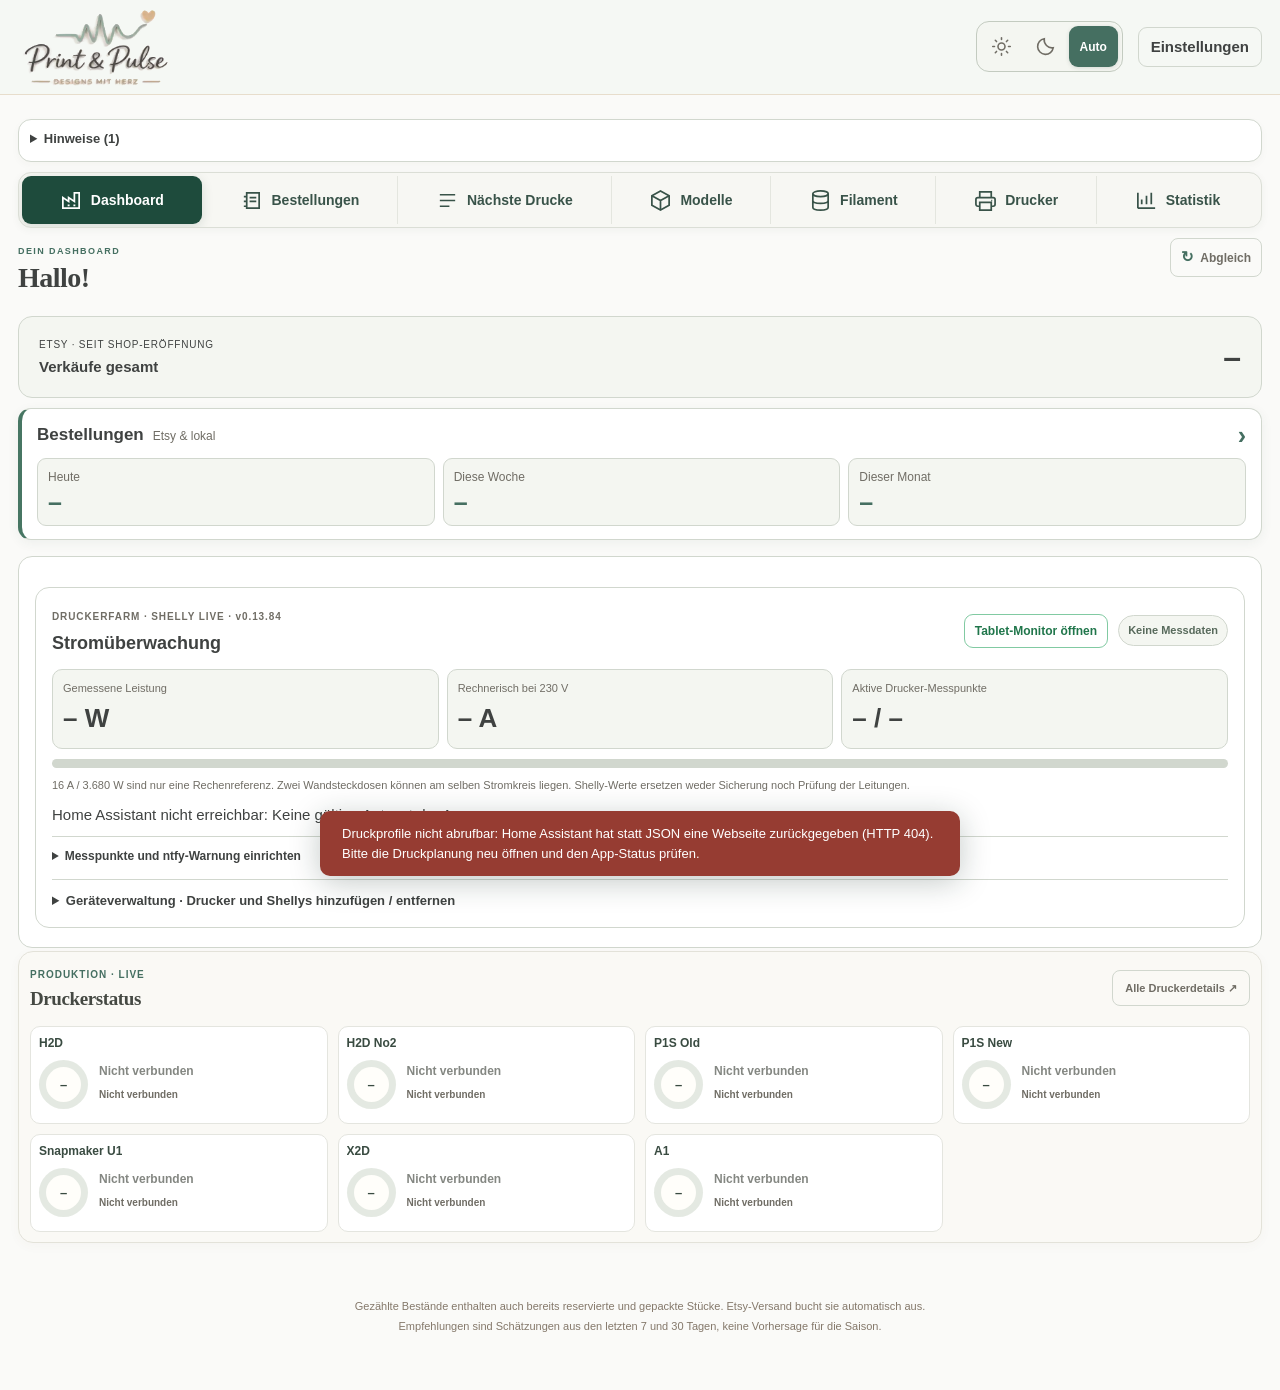
==== commit 63183a21: "Release 0.14.11: Remove calculator from navigation" ====
--- a/print_pulse_druckplaner/web/index.html
+++ b/print_pulse_druckplaner/web/index.html
@@ -1,5 +1,5 @@
 <!doctype html>
-<html lang="de"><head><meta charset="utf-8"><meta name="viewport" content="width=device-width,initial-scale=1"><title>Print &amp; Pulse · Lager</title><link rel="stylesheet" href="style.css?v=0.13.72"><link rel="stylesheet" href="dashboard-order-cards.css?v=0.13.46"><script src="app.js?v=0.13.94" defer></script><script src="filament-quick-ui.js?v=0.13.55" defer></script><script src="filament-stats-ui.js?v=0.13.55" defer></script><script src="farm-ui.js?v=0.13.94" defer></script><link rel="stylesheet" href="farm-ui.css?v=0.13.73"><script src="master-insights-ui.js?v=0.13.94" defer></script><script src="components-ui.js?v=0.13.61" defer></script><script src="catalog-3mf-info.js?v=0.13.94" defer></script><script src="priority-ui.js?v=0.13.72" defer></script><script src="production-pool-ui.js?v=0.13.75" defer></script><link rel="stylesheet" href="production-pool.css?v=0.13.75"><script src="economics-ui.js?v=0.13.66" defer></script><script src="import-ui.js" defer></script><script src="local-orders-ui.js?v=0.13.67" defer></script><script src="dialog-behavior.js?v=0.13.16" defer></script><script src="order-zoom-ui.js?v=0.13.72" defer></script><script src="stock-orders-ui.js?v=0.13.72" defer></script><script src="filament-planner-ui.js?v=0.13.5" defer></script><script src="filament-purchases-ui.js?v=0.13.32" defer></script><link rel="stylesheet" href="filament-purchases.css?v=0.13.43"><link rel="stylesheet" href="filament-planner.css?v=0.13.5"><script src="power-safety-ui.js?v=0.13.84" defer></script><script src="tablet-devices-ui.js?v=0.13.98" defer></script><link rel="stylesheet" href="power-safety-ui.css?v=0.13.84"></head>
+<html lang="de"><head><meta charset="utf-8"><meta name="viewport" content="width=device-width,initial-scale=1"><title>Print &amp; Pulse · Lager</title><script src="homescreen-link.js?v=0.14.1"></script><link rel="stylesheet" href="style.css?v=0.13.72"><link rel="stylesheet" href="dashboard-order-cards.css?v=0.13.46"><script src="app.js?v=0.13.94" defer></script><script src="filament-quick-ui.js?v=0.13.55" defer></script><script src="filament-stats-ui.js?v=0.13.55" defer></script><script src="farm-ui.js?v=0.13.94" defer></script><link rel="stylesheet" href="farm-ui.css?v=0.13.73"><script src="master-insights-ui.js?v=0.13.94" defer></script><script src="components-ui.js?v=0.13.61" defer></script><script src="catalog-3mf-info.js?v=0.13.94" defer></script><script src="priority-ui.js?v=0.13.72" defer></script><script src="production-pool-ui.js?v=0.13.75" defer></script><link rel="stylesheet" href="production-pool.css?v=0.13.75"><script src="economics-ui.js?v=0.13.66" defer></script><script src="import-ui.js" defer></script><script src="local-orders-ui.js?v=0.13.67" defer></script><script src="dialog-behavior.js?v=0.13.16" defer></script><script src="order-zoom-ui.js?v=0.13.72" defer></script><script src="stock-orders-ui.js?v=0.13.72" defer></script><script src="filament-planner-ui.js?v=0.13.5" defer></script><script src="filament-purchases-ui.js?v=0.13.32" defer></script><link rel="stylesheet" href="filament-purchases.css?v=0.13.43"><link rel="stylesheet" href="filament-planner.css?v=0.13.5"><script src="power-safety-ui.js?v=0.13.84" defer></script><script src="tablet-devices-ui.js?v=0.14.4" defer></script><link rel="stylesheet" href="power-safety-ui.css?v=0.13.84"></head>
 <body>
 <header><a class="brand" href="./" aria-label="Print &amp; Pulse Startseite"><img class="brand-logo" src="brand.svg" width="190" height="98" alt="Print &amp; Pulse – Designs mit Herz"></a><div class="theme-switch" role="group" aria-label="Darstellung wählen">
  <button type="button" class="theme-option" data-theme-mode="light" aria-label="Heller Modus" title="Hell" aria-pressed="false"><svg viewBox="0 0 24 24" aria-hidden="true" fill="none" stroke="currentColor" stroke-width="1.8" stroke-linecap="round"><circle cx="12" cy="12" r="4"/><path d="M12 2v2m0 16v2M4.93 4.93l1.41 1.41m11.32 11.32 1.41 1.41M2 12h2m16 0h2M4.93 19.07l1.41-1.41M17.66 6.34l1.41-1.41"/></svg></button>
@@ -25,7 +25,6 @@
  <button type="button" data-workspace="filament" aria-pressed="false"><svg viewBox="0 0 24 24" aria-hidden="true" fill="none" stroke="currentColor" stroke-width="1.8"><ellipse cx="12" cy="5" rx="8" ry="3"/><path d="M4 5v14c0 4 16 4 16 0V5M4 12c0 4 16 4 16 0"/></svg><span>Filament</span> <span id="filament-tab-count" class="workspace-count" hidden></span></button>
  <button type="button" data-workspace="printers" aria-pressed="false"><svg viewBox="0 0 24 24" aria-hidden="true" fill="none" stroke="currentColor" stroke-width="1.8"><path d="M6 9V3h12v6M6 18H4a2 2 0 0 1-2-2v-5a2 2 0 0 1 2-2h16a2 2 0 0 1 2 2v5a2 2 0 0 1-2 2h-2"/><path d="M6 14h12v8H6zM18 12h1"/></svg><span>Drucker</span></button>
 <button type="button" data-workspace="farm" aria-pressed="false"><svg viewBox="0 0 24 24" aria-hidden="true" fill="none" stroke="currentColor" stroke-width="1.8"><path d="M3 20V4m0 16h18M7 16v-5m5 5V7m5 9V4"/></svg><span>Statistik</span></button>
- <button type="button" data-workspace="calculator" aria-pressed="false"><svg viewBox="0 0 24 24" aria-hidden="true" fill="none" stroke="currentColor" stroke-width="1.8"><rect x="4" y="2" width="16" height="20" rx="2"/><path d="M8 7h8M8 12h2m4 0h2M8 17h2m4 0h2"/></svg><span>Rechner</span></button>
 </nav>
 <div class="dashboard-heading" id="dashboard-heading">
  <div id="dashboard-title"><span class="eyebrow">DEIN DASHBOARD</span><h1 id="dashboard-greeting">Hallo!</h1><p id="dashboard-greeting-sub" class="hint"></p></div>
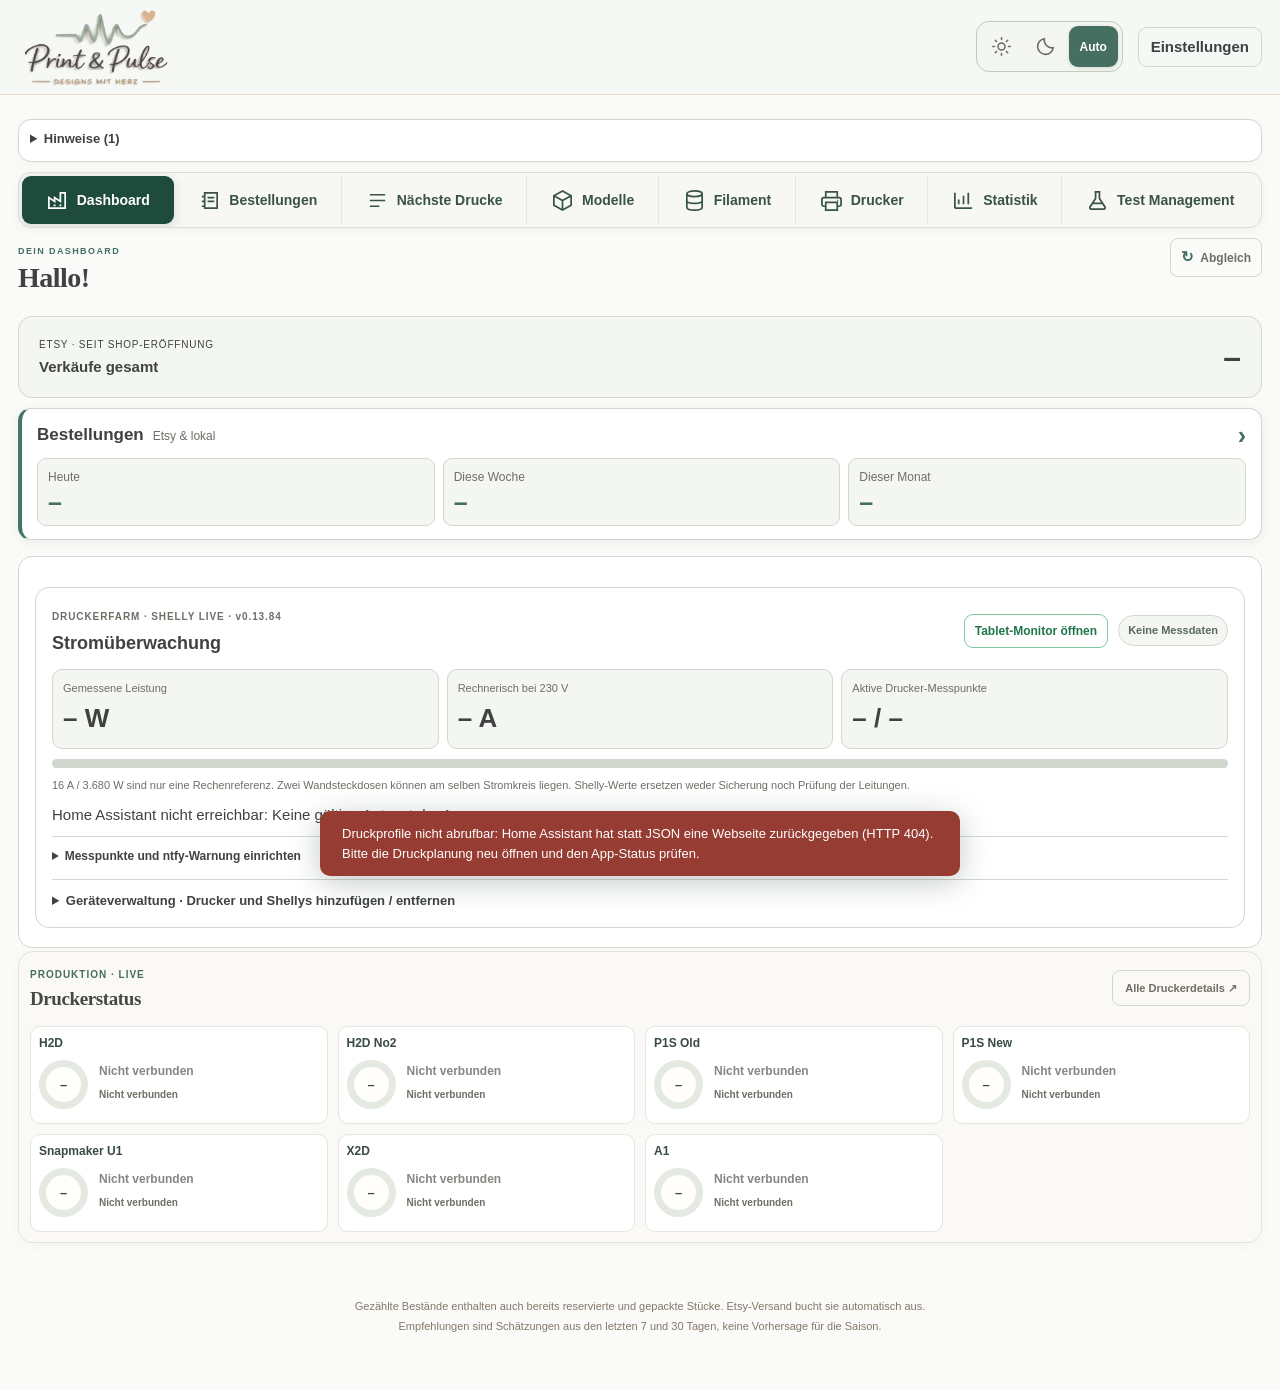
==== commit f2f64738: "Release 0.14.14: Add isolated live Test Management production planner" ====
--- a/print_pulse_druckplaner/web/index.html
+++ b/print_pulse_druckplaner/web/index.html
@@ -1,5 +1,5 @@
 <!doctype html>
-<html lang="de"><head><meta charset="utf-8"><meta name="viewport" content="width=device-width,initial-scale=1"><title>Print &amp; Pulse · Lager</title><script src="homescreen-link.js?v=0.14.1"></script><link rel="stylesheet" href="style.css?v=0.13.72"><link rel="stylesheet" href="dashboard-order-cards.css?v=0.13.46"><script src="app.js?v=0.13.94" defer></script><script src="filament-quick-ui.js?v=0.13.55" defer></script><script src="filament-stats-ui.js?v=0.13.55" defer></script><script src="farm-ui.js?v=0.13.94" defer></script><link rel="stylesheet" href="farm-ui.css?v=0.13.73"><script src="master-insights-ui.js?v=0.13.94" defer></script><script src="components-ui.js?v=0.13.61" defer></script><script src="catalog-3mf-info.js?v=0.13.94" defer></script><script src="priority-ui.js?v=0.13.72" defer></script><script src="production-pool-ui.js?v=0.13.75" defer></script><link rel="stylesheet" href="production-pool.css?v=0.13.75"><script src="economics-ui.js?v=0.13.66" defer></script><script src="import-ui.js" defer></script><script src="local-orders-ui.js?v=0.13.67" defer></script><script src="dialog-behavior.js?v=0.13.16" defer></script><script src="order-zoom-ui.js?v=0.13.72" defer></script><script src="stock-orders-ui.js?v=0.13.72" defer></script><script src="filament-planner-ui.js?v=0.13.5" defer></script><script src="filament-purchases-ui.js?v=0.13.32" defer></script><link rel="stylesheet" href="filament-purchases.css?v=0.13.43"><link rel="stylesheet" href="filament-planner.css?v=0.13.5"><script src="power-safety-ui.js?v=0.13.84" defer></script><script src="tablet-devices-ui.js?v=0.14.4" defer></script><link rel="stylesheet" href="power-safety-ui.css?v=0.13.84"></head>
+<html lang="de"><head><meta charset="utf-8"><meta name="viewport" content="width=device-width,initial-scale=1"><title>Print &amp; Pulse · Lager</title><script src="homescreen-link.js?v=0.14.1"></script><link rel="stylesheet" href="style.css?v=0.14.14"><link rel="stylesheet" href="dashboard-order-cards.css?v=0.13.46"><script src="app.js?v=0.14.14" defer></script><script src="filament-quick-ui.js?v=0.13.55" defer></script><script src="filament-stats-ui.js?v=0.13.55" defer></script><script src="farm-ui.js?v=0.13.94" defer></script><link rel="stylesheet" href="farm-ui.css?v=0.13.73"><script src="master-insights-ui.js?v=0.13.94" defer></script><script src="components-ui.js?v=0.13.61" defer></script><script src="catalog-3mf-info.js?v=0.13.94" defer></script><script src="priority-ui.js?v=0.13.72" defer></script><script src="production-pool-ui.js?v=0.13.75" defer></script><link rel="stylesheet" href="production-pool.css?v=0.13.75"><script src="economics-ui.js?v=0.13.66" defer></script><script src="import-ui.js" defer></script><script src="local-orders-ui.js?v=0.13.67" defer></script><script src="dialog-behavior.js?v=0.13.16" defer></script><script src="order-zoom-ui.js?v=0.13.72" defer></script><script src="stock-orders-ui.js?v=0.13.72" defer></script><script src="filament-planner-ui.js?v=0.13.5" defer></script><script src="filament-purchases-ui.js?v=0.13.32" defer></script><link rel="stylesheet" href="filament-purchases.css?v=0.13.43"><link rel="stylesheet" href="filament-planner.css?v=0.13.5"><script src="power-safety-ui.js?v=0.13.84" defer></script><script src="tablet-devices-ui.js?v=0.14.4" defer></script><link rel="stylesheet" href="power-safety-ui.css?v=0.13.84"><script src="test-management.js?v=0.14.14" defer></script></head>
 <body>
 <header><a class="brand" href="./" aria-label="Print &amp; Pulse Startseite"><img class="brand-logo" src="brand.svg" width="190" height="98" alt="Print &amp; Pulse – Designs mit Herz"></a><div class="theme-switch" role="group" aria-label="Darstellung wählen">
  <button type="button" class="theme-option" data-theme-mode="light" aria-label="Heller Modus" title="Hell" aria-pressed="false"><svg viewBox="0 0 24 24" aria-hidden="true" fill="none" stroke="currentColor" stroke-width="1.8" stroke-linecap="round"><circle cx="12" cy="12" r="4"/><path d="M12 2v2m0 16v2M4.93 4.93l1.41 1.41m11.32 11.32 1.41 1.41M2 12h2m16 0h2M4.93 19.07l1.41-1.41M17.66 6.34l1.41-1.41"/></svg></button>
@@ -25,7 +25,9 @@
  <button type="button" data-workspace="filament" aria-pressed="false"><svg viewBox="0 0 24 24" aria-hidden="true" fill="none" stroke="currentColor" stroke-width="1.8"><ellipse cx="12" cy="5" rx="8" ry="3"/><path d="M4 5v14c0 4 16 4 16 0V5M4 12c0 4 16 4 16 0"/></svg><span>Filament</span> <span id="filament-tab-count" class="workspace-count" hidden></span></button>
  <button type="button" data-workspace="printers" aria-pressed="false"><svg viewBox="0 0 24 24" aria-hidden="true" fill="none" stroke="currentColor" stroke-width="1.8"><path d="M6 9V3h12v6M6 18H4a2 2 0 0 1-2-2v-5a2 2 0 0 1 2-2h16a2 2 0 0 1 2 2v5a2 2 0 0 1-2 2h-2"/><path d="M6 14h12v8H6zM18 12h1"/></svg><span>Drucker</span></button>
 <button type="button" data-workspace="farm" aria-pressed="false"><svg viewBox="0 0 24 24" aria-hidden="true" fill="none" stroke="currentColor" stroke-width="1.8"><path d="M3 20V4m0 16h18M7 16v-5m5 5V7m5 9V4"/></svg><span>Statistik</span></button>
+ <button type="button" data-workspace="test-management" aria-pressed="false"><svg viewBox="0 0 24 24" aria-hidden="true" fill="none" stroke="currentColor" stroke-width="1.8"><path d="M9 3h6m-5 0v7L4 19a1.5 1.5 0 0 0 1.3 2h13.4a1.5 1.5 0 0 0 1.3-2l-6-9V3M7 15h10"/></svg><span>Test Management</span></button>
 </nav>
+<section id="pp-test-shell" hidden aria-label="Test Management"><div class="tm-header"><div><span class="eyebrow">PRINT &amp; PULSE · ENTWICKLUNG</span><h2>Test Management <small>Testumgebung</small></h2><p>Echte Daten · unabhängiger Produktionsplan · keine Änderung an Etsy oder dem Live-Betrieb</p></div><button type="button" id="tm-refresh" class="secondary">↻ Plan aktualisieren</button></div><div id="tm-content"><p class="hint">Daten werden geladen …</p></div></section>
 <div class="dashboard-heading" id="dashboard-heading">
  <div id="dashboard-title"><span class="eyebrow">DEIN DASHBOARD</span><h1 id="dashboard-greeting">Hallo!</h1><p id="dashboard-greeting-sub" class="hint"></p></div>
  <details class="dashboard-sync-details"><summary>Abgleich</summary><div class="dashboard-sync-line"><div id="sync-state" class="sync-state" role="status">Lager wird geladen …</div><button id="sync" class="secondary small">↻ Bestellungen aktualisieren</button></div></details>
@@ -132,6 +134,13 @@
  <p class="farm-legend">Druckzeit: HA-Status der fünf Produktionsdrucker, unabhängig vom geöffneten Browser. Fehlende Zeiten bleiben unbekannt. Druckzeit-Historie maximal 95 Tage. Strom: kumulative Zählerdifferenzen am selben Kalendertag; Zeiträume ohne gültige Messung und Zählerresets bleiben offen. Kosten basieren auf dem aktuell eingetragenen Tarif.</p>
 </section>
 <section id="printers-shell" class="printers-shell" hidden aria-label="Drucker-Monitor">
+ <div class="pp-connect-head"><h2>Druckerfarm</h2><div class="pp-connect-actions"><div class="pp-farm-theme" role="group" aria-label="Druckerfarm Darstellung"><button type="button" class="secondary small" data-farm-theme="light" aria-pressed="false">☀ Hell</button><button type="button" class="secondary small" data-farm-theme="dark" aria-pressed="false">☾ Dunkel</button><button type="button" class="secondary small" data-farm-theme="auto" aria-pressed="false">Auto</button></div><button type="button" id="printer-refresh" class="secondary small" aria-label="Druckerstatus aktualisieren">↻ Aktualisieren</button><button type="button" id="printer-full-view" class="secondary small" aria-expanded="false" aria-controls="printer-details-area">Detailansicht</button></div></div>
+ <div class="pp-farm-tabs" role="group" aria-label="Druckerfarm Bereich"><button type="button" id="pp-farm-printers" aria-pressed="true">Meine Drucker</button><button type="button" id="pp-farm-security" aria-pressed="false">Sicherheit · Kameras</button></div>
+ <p id="printer-connection" class="printer-connection" role="status">Verbindung mit Home Assistant wird geprüft …</p>
+ <div id="printer-connect-grid" class="pp-connect-grid" aria-label="Druckerübersicht"></div>
+ <section id="pp-farm-cameras" hidden aria-label="Sicherheitskameras"><div class="pp-camera-heading"><h3>Kameraübersicht</h3><span class="hint">Vorschaubilder alle 15 Sekunden · Klick öffnet HA-Kamera</span></div><div id="pp-camera-grid" class="pp-camera-grid"></div></section>
+ <div id="printer-details-area" hidden>
+ <section id="pp-printer-single" hidden><div class="pp-camera-heading"><button id="pp-printer-back" type="button" class="secondary small">← Meine Drucker</button><h3 id="pp-printer-title"></h3></div><div class="pp-single-layout"><div id="pp-single-camera" class="pp-single-camera"></div><div id="pp-single-extras"></div></div></section>
  <div id="printer-farm-area" hidden>
   <p id="printer-farm-status" class="printer-connection" role="status">Druckerfarm wird geladen …</p>
   <iframe id="printer-farm-frame" title="Home Assistant Druckerfarm" hidden></iframe>
@@ -139,10 +148,10 @@
   <button type="button" id="printer-farm-toggle" class="text-button" hidden>Sensorzuordnung / bisherige Ansicht</button>
  </div>
  <div id="printer-monitor-fallback">
- <div class="filament-head"><div><span class="eyebrow">LIVE-MONITOR</span><h2>Deine Drucker im Blick</h2><p>Fortschritt, Restzeit, Temperaturen und Druckköpfe – aus den Sensoren von Home Assistant. Keine Fernsteuerung.</p></div><button type="button" id="printer-refresh" class="secondary">Status aktualisieren</button></div>
- <p id="printer-connection" class="printer-connection" role="status">Verbindung mit Home Assistant wird geprüft …</p>
+ <div class="filament-head"><div><span class="eyebrow">LIVE-MONITOR</span><h2>Druckerdetails</h2></div></div>
  <div id="printer-detail-grid" class="printer-detail-grid"></div>
  <p class="hint">Einmal je Drucker „Sensoren zuordnen“ wählen. Bei zwei P1S die Geräte unbedingt einzeln zuordnen. Für den Snapmaker U1 wird eine passende Integration in Home Assistant benötigt.</p>
+ </div>
  </div>
 </section>
 <section id="catalog-shell" class="catalog-shell" hidden><div class="filament-head"><div><span class="eyebrow">PRODUKTE &amp; DRUCKDATEIEN</span><h2>Meine Modelle</h2><p>Produkte auswählen, Druckdateien ansehen und mit einem Klick im passenden Slicer öffnen.</p></div></div><div class="pp-catalog-toolbar"><label class="filament-search"><span>⌕</span><input id="catalog-search" type="search" placeholder="Produkt suchen" aria-label="Modelle suchen"></label><div class="pp-catalog-view-switch" role="group" aria-label="Produktansicht"><button type="button" data-catalog-view="grid" aria-pressed="true" title="Kartenansicht">▦ <span>Karten</span></button><button type="button" data-catalog-view="list" aria-pressed="false" title="Listenansicht">☷ <span>Liste</span></button></div></div><div id="catalog-rows" class="catalog-rows pp-catalog-grid"></div></section>
--- a/print_pulse_druckplaner/web/style.css
+++ b/print_pulse_druckplaner/web/style.css
@@ -3711,3 +3711,102 @@
 html[data-theme="dark"] .master-shared-printers{border-color:#496d56}
 @media(max-width:540px){.master-shared-printer-grid{grid-template-columns:repeat(2,minmax(0,1fr))}
 .master-shared-printers>summary{flex-wrap:wrap}.master-shared-printers>summary small{white-space:normal}}
+
+/* Compact Bambu Connect-inspired printer overview. */
+.pp-connect-head{display:flex;align-items:center;justify-content:space-between;gap:12px;flex-wrap:wrap}
+.pp-connect-head h2{font:600 19px system-ui,sans-serif;margin:0;color:var(--ink)}
+.pp-connect-actions{display:flex;gap:8px;flex-wrap:wrap}
+.pp-connect-grid{display:grid;grid-template-columns:repeat(auto-fit,minmax(min(100%,190px),1fr));gap:10px;align-items:stretch}
+.pp-connect-card{display:flex;align-items:center;gap:8px;text-align:left;min-width:0;min-height:108px;padding:10px;border:1px solid var(--line);border-radius:8px;background:#fff;color:var(--ink);box-shadow:none}
+.pp-connect-card:hover,.pp-connect-card:focus-visible{border-color:var(--green)}
+.pp-connect-picture{position:relative;display:grid;place-items:center;flex:0 0 64px;width:64px;height:76px;color:var(--muted)}
+.pp-connect-picture svg{width:44px;height:44px;grid-area:1/1}
+.pp-connect-picture img{grid-area:1/1;z-index:1;max-width:100%;width:100%;height:100%;object-fit:contain;background:#fff}
+.pp-connect-picture img[hidden]{display:none}
+.pp-connect-info{display:flex;flex-direction:column;gap:4px;flex:1;min-width:0;font:11px/1.3 system-ui,sans-serif}
+.pp-connect-info strong{font-size:13px;font-weight:650;overflow:hidden;text-overflow:ellipsis;white-space:nowrap}
+.pp-connect-info small{font-size:10px;color:var(--muted)}
+.pp-connect-state{color:var(--muted);font-weight:600}
+.pp-connect-card.printing .pp-connect-state,.pp-connect-card.idle .pp-connect-state,.pp-connect-card.finished .pp-connect-state{color:var(--green)}
+.pp-connect-card.offline .pp-connect-state,.pp-connect-card.error .pp-connect-state{color:#c64536}
+.pp-connect-card.paused .pp-connect-state,.pp-connect-card.preparing .pp-connect-state{color:#9a691d}
+.pp-connect-meta{display:flex;justify-content:space-between;gap:4px;font-size:10px;flex-wrap:wrap;font-variant-numeric:tabular-nums}
+.pp-connect-meta span:first-child{color:var(--green);font-weight:650}
+.pp-connect-track{height:4px;border-radius:4px;background:var(--line);overflow:hidden}
+.pp-connect-track>span{display:block;height:100%;background:var(--green);border-radius:4px}
+.pp-connect-file{font-size:10px;white-space:nowrap;overflow:hidden;text-overflow:ellipsis}
+#printer-details-area{margin-top:22px}
+#printer-details-area[hidden]{display:none!important}
+html[data-theme="dark"] .pp-connect-card{background:var(--surface-soft);border-color:var(--border-strong)}
+html[data-theme="dark"] .pp-connect-picture img{background:transparent}
+html[data-theme="dark"] .pp-connect-card.offline .pp-connect-state,html[data-theme="dark"] .pp-connect-card.error .pp-connect-state{color:#ff9386}
+html[data-theme="dark"] .pp-connect-card.paused .pp-connect-state,html[data-theme="dark"] .pp-connect-card.preparing .pp-connect-state{color:#e8c587}
+
+/* Printer workspace: local theme switch, per-printer detail and camera grid. */
+.pp-farm-theme,.pp-farm-tabs,.pp-camera-select{display:flex;flex-wrap:wrap;gap:7px;align-items:center}
+.pp-farm-tabs{margin-top:16px;border-bottom:1px solid var(--line);padding-bottom:10px}
+.pp-farm-tabs button{min-height:42px;padding:8px 15px;border:1px solid var(--line);border-radius:8px;background:var(--surface-soft);color:var(--ink);font-weight:600}
+.pp-farm-tabs button[aria-pressed="true"],.pp-farm-theme button[aria-pressed="true"],.pp-camera-select button[aria-pressed="true"]{background:var(--green);color:white;border-color:var(--green)}
+.pp-camera-heading{display:flex;gap:12px;align-items:center;justify-content:space-between;flex-wrap:wrap;margin:15px 0}
+.pp-camera-heading h3,.pp-camera-group h4,.pp-camera-card h4{margin:0;color:var(--ink);font:600 16px system-ui,sans-serif}
+.pp-camera-grid{display:grid;grid-template-columns:repeat(auto-fit,minmax(min(100%,290px),1fr));align-items:start;gap:14px}
+.pp-camera-group-grid{display:grid;grid-template-columns:minmax(0,1fr);gap:10px;margin-top:8px}
+.pp-camera-card{min-width:0;border:1px solid var(--line);border-radius:10px;padding:12px;background:var(--surface-soft,#fff);color:var(--ink)}
+.pp-camera-card-head{display:flex;justify-content:space-between;gap:8px;align-items:center}
+.pp-camera-card-head strong{font-size:13px;overflow-wrap:anywhere}
+.pp-camera-card small{font-size:11px;color:var(--muted)}
+.pp-camera-ok{color:var(--green);font-size:11px;white-space:nowrap}
+.pp-camera-off{color:var(--red);font-size:11px}
+.pp-camera-preview{display:grid;place-items:center;position:relative;width:100%;aspect-ratio:16/9;background:#252b2b;border:0;border-radius:8px;overflow:hidden;padding:0;margin-top:9px;color:white}
+.pp-camera-preview img,.pp-camera-placeholder{grid-area:1/1}
+.pp-camera-preview img{width:100%;height:100%;object-fit:contain;z-index:1}
+.pp-camera-preview img[hidden]{display:none}
+.pp-camera-placeholder{font-size:12px;color:#c5cccc}
+.pp-camera-open{position:absolute;z-index:2;right:8px;bottom:8px;background:#000b;color:#fff;border-radius:5px;padding:5px 8px;font-size:11px}
+.pp-single-layout{display:grid;grid-template-columns:minmax(0,1.3fr) minmax(0,1fr);gap:14px;align-items:start}
+.pp-single-camera .pp-camera-select{margin-bottom:8px}
+.pp-power-pair{display:grid;grid-template-columns:1fr 1fr;gap:8px;margin:12px 0}
+.pp-power-pair>div{border:1px solid var(--line);border-radius:7px;padding:10px;display:grid;gap:5px}
+.pp-power-pair strong{font-size:22px}
+#printers-shell [hidden]{display:none!important}
+#printer-detail-grid:has(.printer-panel[hidden]){grid-template-columns:minmax(0,1fr)}
+@media(max-width:700px){.pp-single-layout{grid-template-columns:1fr}.pp-camera-group-grid{grid-template-columns:1fr}}
+
+/* Isolated Test Management */
+#pp-test-shell{margin:18px 0}
+#pp-test-shell[hidden]{display:none!important}
+.tm-header{display:flex;justify-content:space-between;align-items:center;gap:14px;flex-wrap:wrap;margin-bottom:16px}
+.tm-header h2{font:700 26px system-ui,sans-serif;margin:4px 0;color:var(--ink)}
+.tm-header h2 small,.tm-panel h3 small,.tm-day h4 small{font:600 11px system-ui,sans-serif;color:var(--green);background:#27925715;border-radius:20px;padding:4px 8px;vertical-align:middle}
+.tm-header p{margin:4px 0;color:var(--muted);font-size:12px}
+.tm-layout{display:grid;grid-template-columns:minmax(170px,.75fr) minmax(290px,1.5fr) minmax(290px,1.5fr);gap:12px;align-items:start}
+.tm-column{display:grid;gap:12px;min-width:0}
+.tm-panel{min-width:0;border:1px solid var(--line);border-radius:13px;background:var(--surface-soft,#fff);padding:13px;color:var(--ink)}
+.tm-panel h3{margin:0 0 12px;font:650 16px system-ui,sans-serif;display:flex;align-items:center;justify-content:space-between;gap:5px}
+.tm-source{display:flex;align-items:center;gap:9px;padding:9px 0;border-bottom:1px solid var(--line)}
+.tm-source:last-child{border-bottom:0}
+.tm-source div,.tm-need div,.tm-order-line div{display:grid;gap:4px;min-width:0}
+.tm-source b,.tm-need b,.tm-order b{font-size:12px}
+.tm-source small,.tm-need small,.tm-order small,.tm-printer small{font-size:11px;color:var(--muted);overflow-wrap:anywhere}
+.tm-dot{width:9px;height:9px;border-radius:50%;background:#a6aaa6;flex:none}.tm-dot.good{background:#299763}
+.tm-need-grid{display:grid;grid-template-columns:repeat(auto-fit,minmax(min(100%,135px),1fr));gap:7px}
+.tm-need{display:flex;gap:8px;align-items:center;border:1px solid var(--line);border-radius:9px;padding:7px}
+.tm-photo{width:43px;height:43px;object-fit:cover;border-radius:7px;flex:none}
+.tm-placeholder{display:grid;place-items:center;background:var(--line);color:var(--muted)}
+.tm-day{margin-top:11px}.tm-day h4{font:650 13px system-ui,sans-serif;margin:0 0 8px;padding:8px;background:#2792570d;border-radius:7px}
+.tm-order{border:1px solid var(--line);border-radius:9px;margin:6px 0;padding:9px}
+.tm-order-title,.tm-printer-head{display:flex;align-items:center;justify-content:space-between;gap:6px}
+.tm-order-line{display:flex;align-items:flex-start;gap:8px;margin-top:8px}
+.tm-order-line strong{font-size:12px;overflow-wrap:anywhere}
+.tm-printer{border:1px solid var(--line);border-radius:9px;padding:10px;margin-top:8px}
+.tm-printer-head b{font-size:14px}.tm-printer-state{display:block}.tm-printer-state.printing,.tm-printer-state.idle,.tm-printer-state.finished{color:var(--green)}.tm-printer-state.offline,.tm-printer-state.error{color:var(--red)}
+.tm-disable,.tm-check{display:flex;align-items:center;gap:5px;font-size:11px}.tm-disable input,.tm-check input{width:auto;min-height:0}
+.tm-current,.tm-job,.tm-no-job{display:grid;gap:5px;padding:9px;margin-top:8px;border-radius:8px;background:#8080800d;font-size:12px;overflow-wrap:anywhere}
+.tm-job{background:#29976312;border:1px solid #29976335}.tm-job strong{font-size:14px;color:var(--ink)}.tm-job>small:first-child{color:var(--green);font-weight:700}
+.tm-open{background:#28784e;color:white!important;border-radius:7px;padding:9px 12px;font-weight:650;font-size:12px;text-decoration:none;display:inline-flex;align-items:center;justify-content:center}
+.tm-actions{display:flex;gap:6px;flex-wrap:wrap;align-items:center}.tm-no-job{color:var(--muted)}
+.tm-rule{border-top:1px solid var(--line);padding:8px 0;display:grid;gap:4px;font-size:12px}.tm-rule label,.tm-job label{font-size:11px;margin:0}.tm-rule select,.tm-job select,.tm-current select{max-width:100%;width:100%;font-size:11px;min-height:34px}
+.tm-panel details{margin:12px 0}.tm-panel summary{cursor:pointer;font-size:12px}.tm-warn,.tm-review p{color:#a46b20!important;font-size:11px}.tm-review p{margin:5px 0;overflow-wrap:anywhere}
+.tm-unplanned{padding-left:17px;font-size:12px;color:var(--muted);overflow-wrap:anywhere}.tm-unplanned li{margin:4px 0}
+@media(max-width:1100px){.tm-layout{grid-template-columns:minmax(0,1fr) minmax(0,1fr)}.tm-layout>aside{grid-column:1/-1;grid-template-columns:1fr 1fr}}
+@media(max-width:700px){.tm-layout{grid-template-columns:1fr}.tm-layout>aside{grid-template-columns:1fr}.tm-header h2{font-size:22px}}
